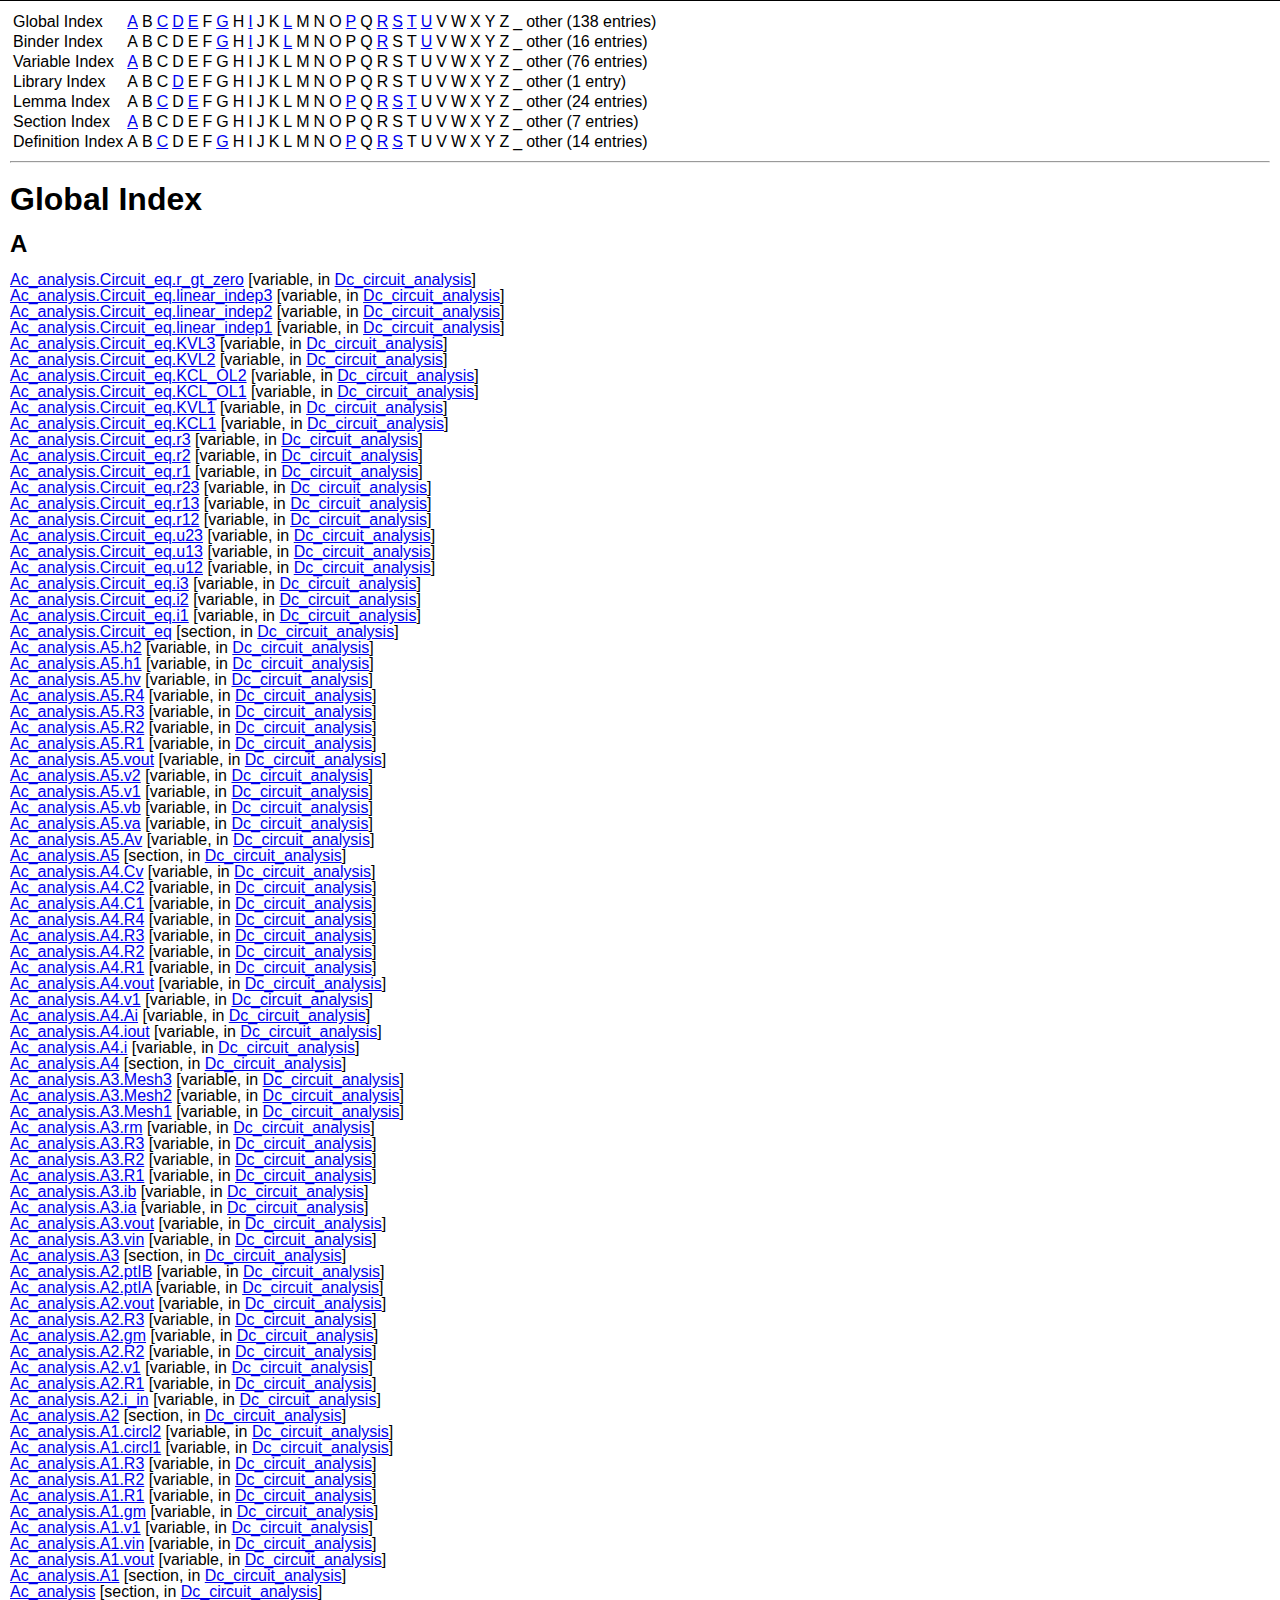
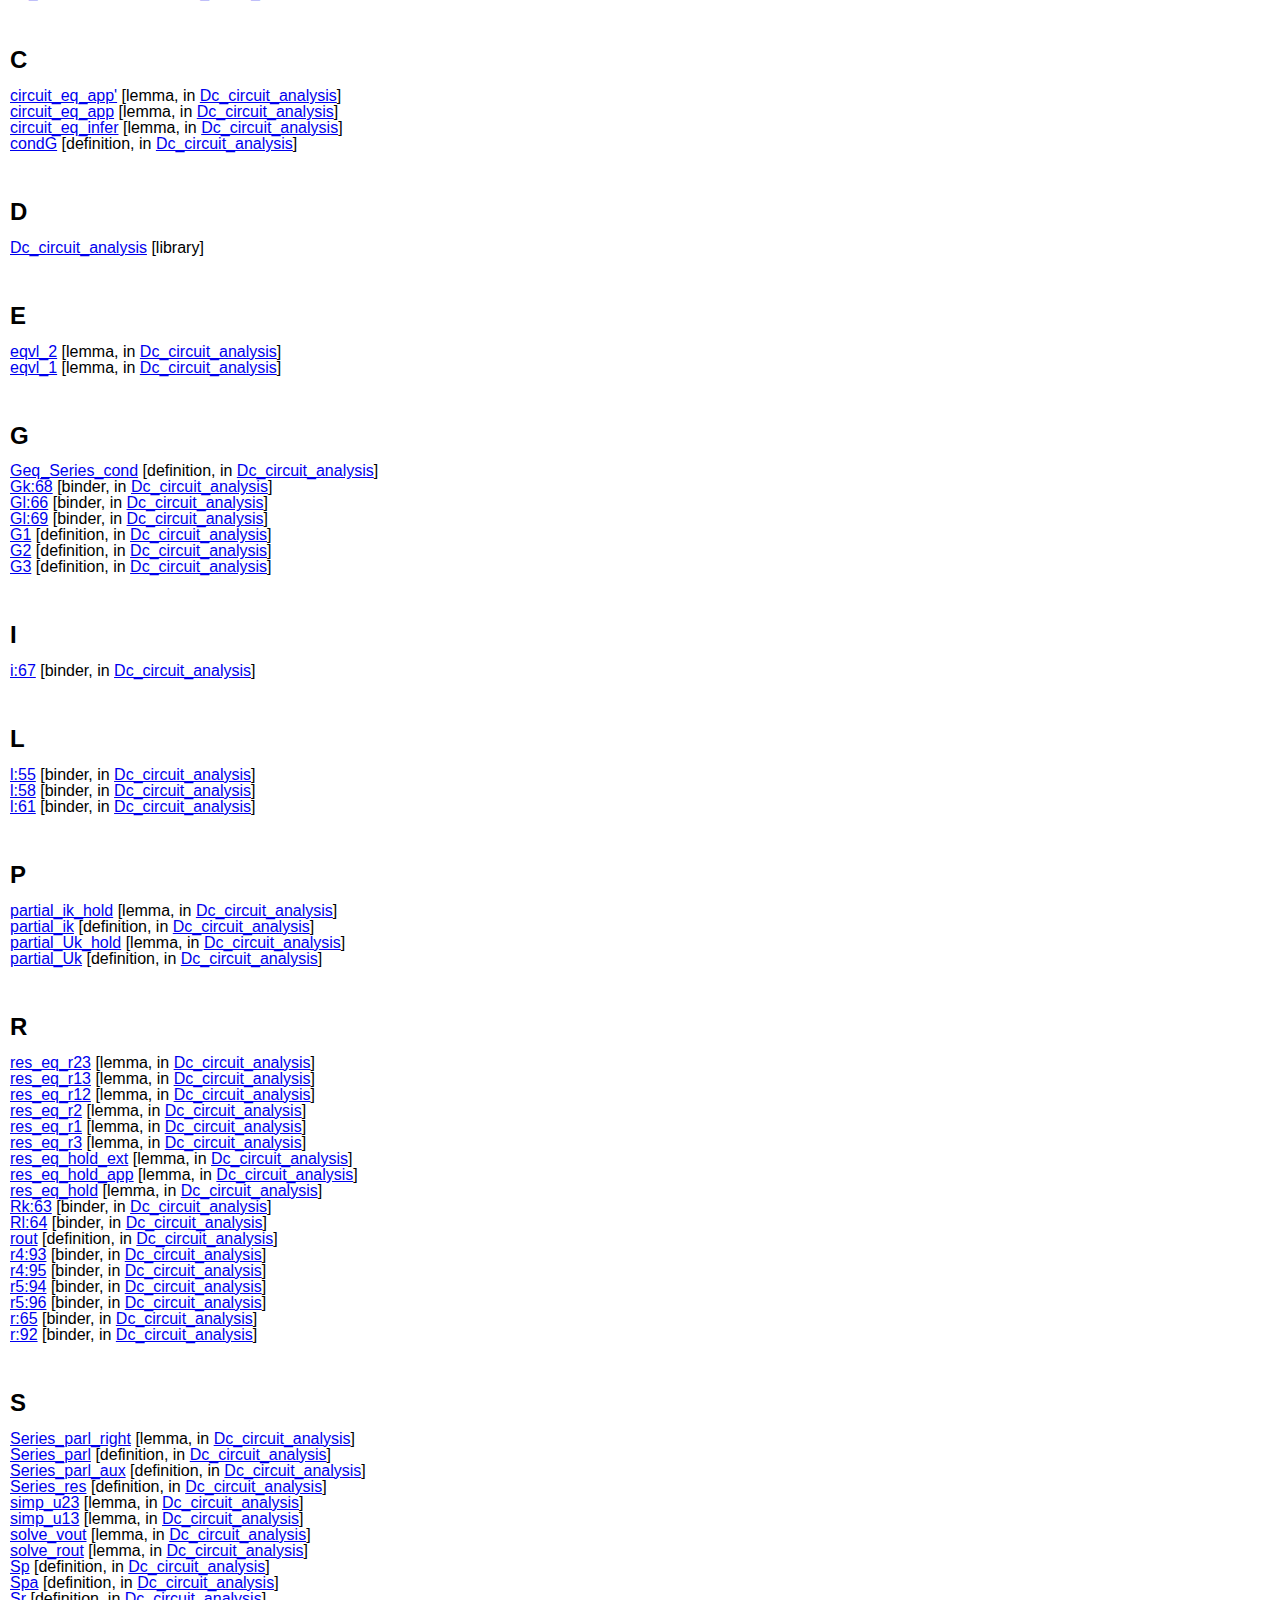
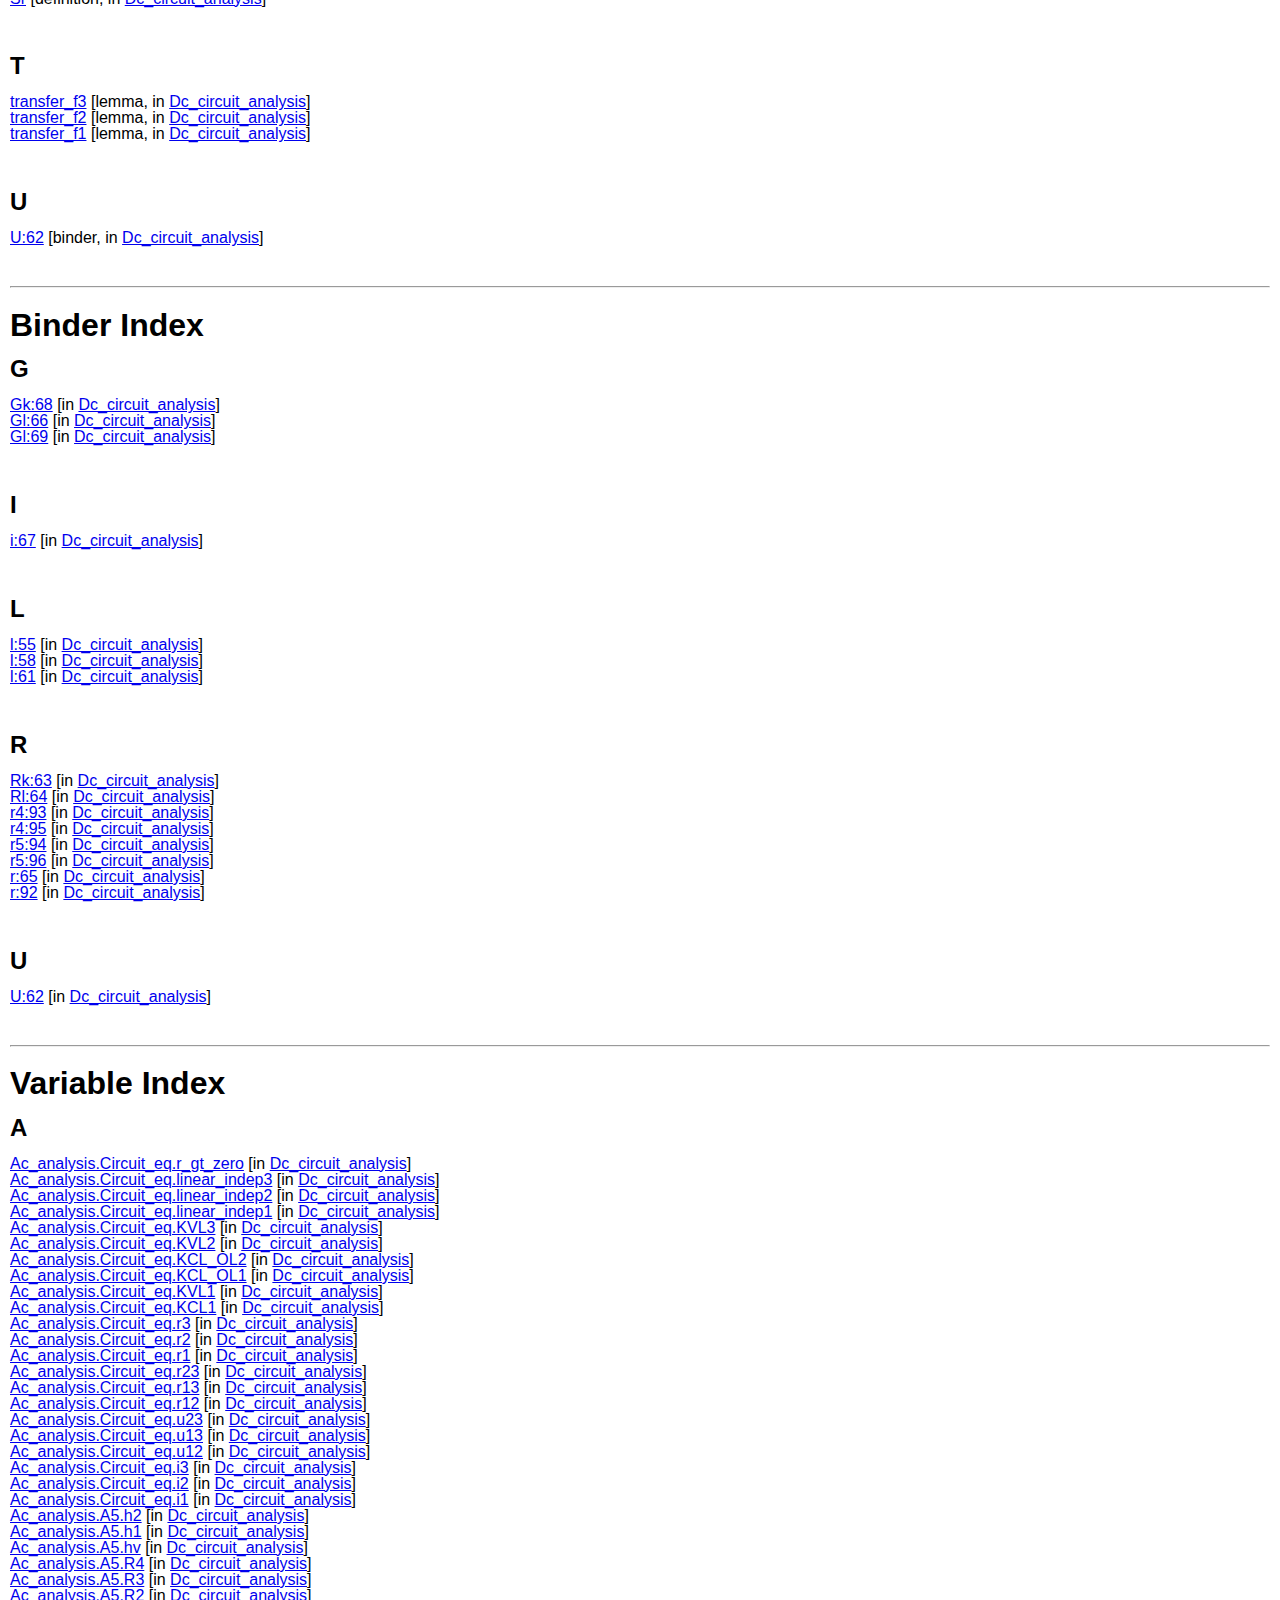
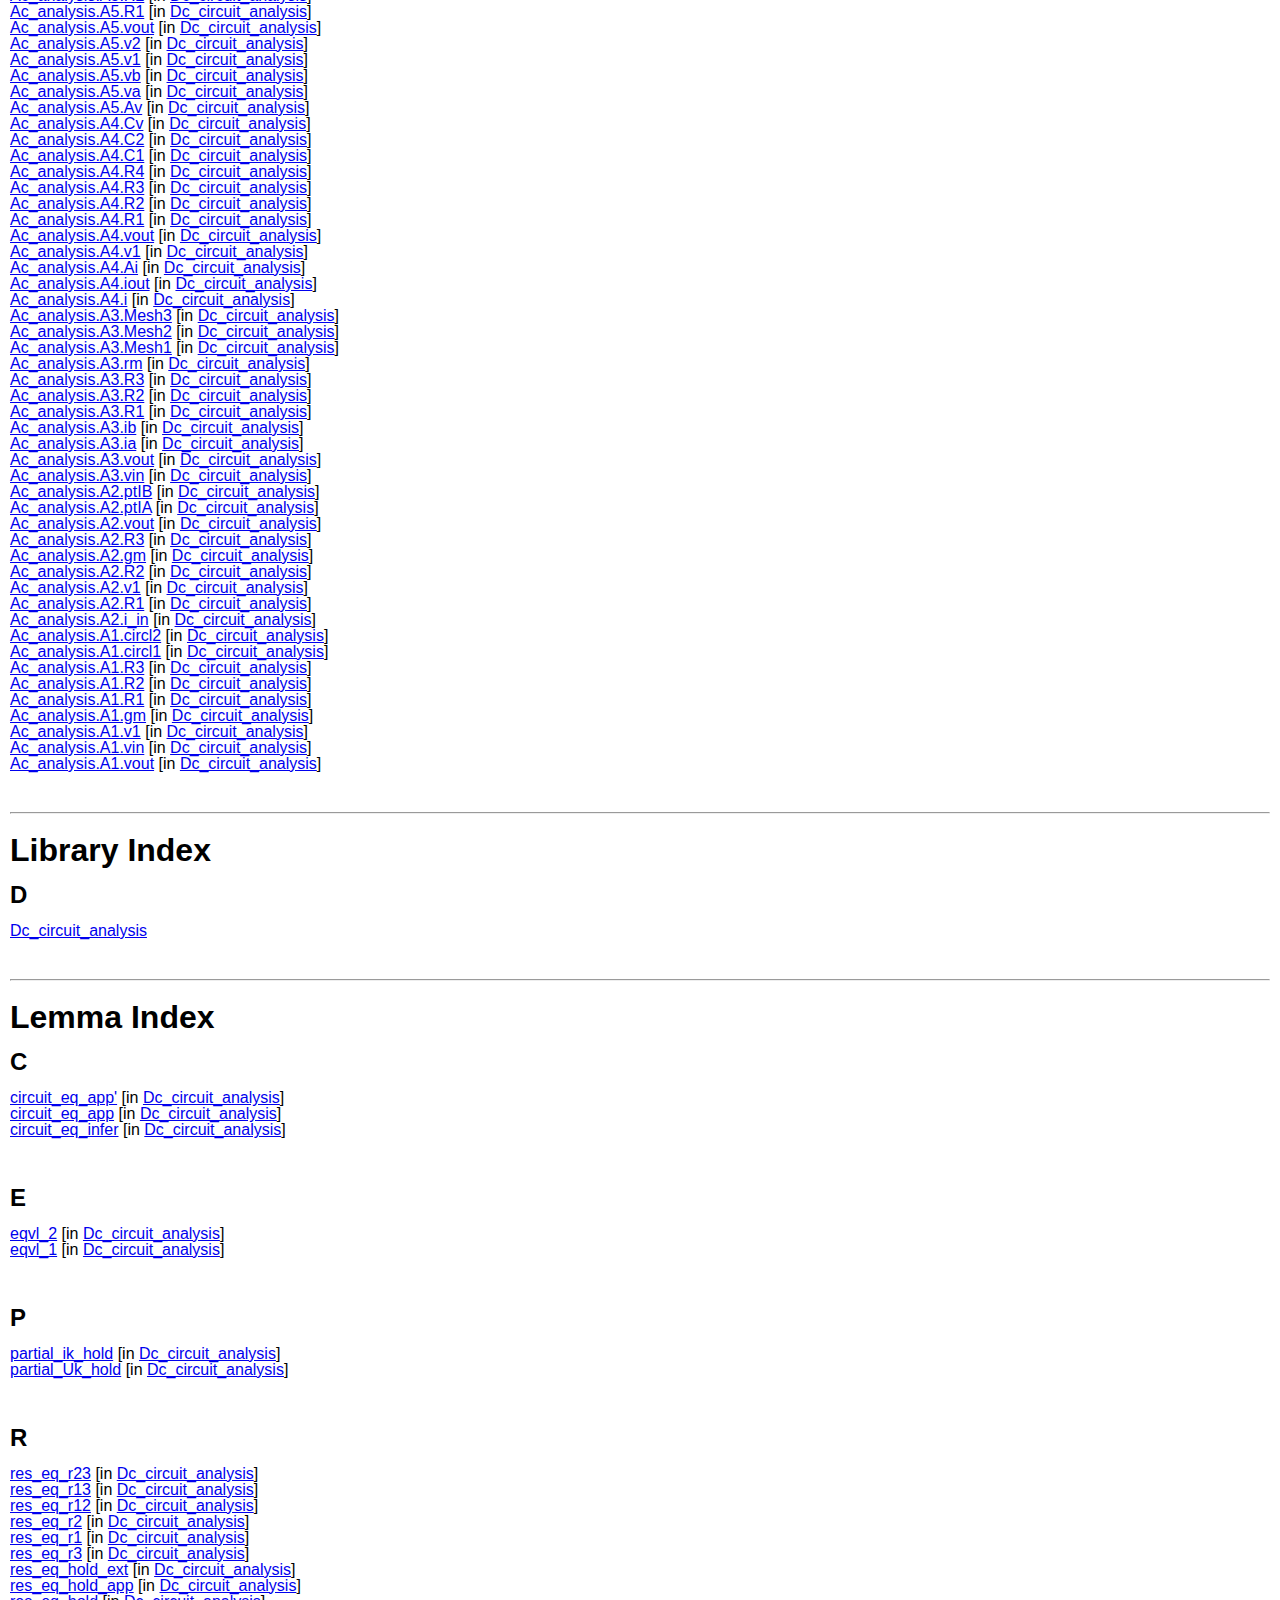
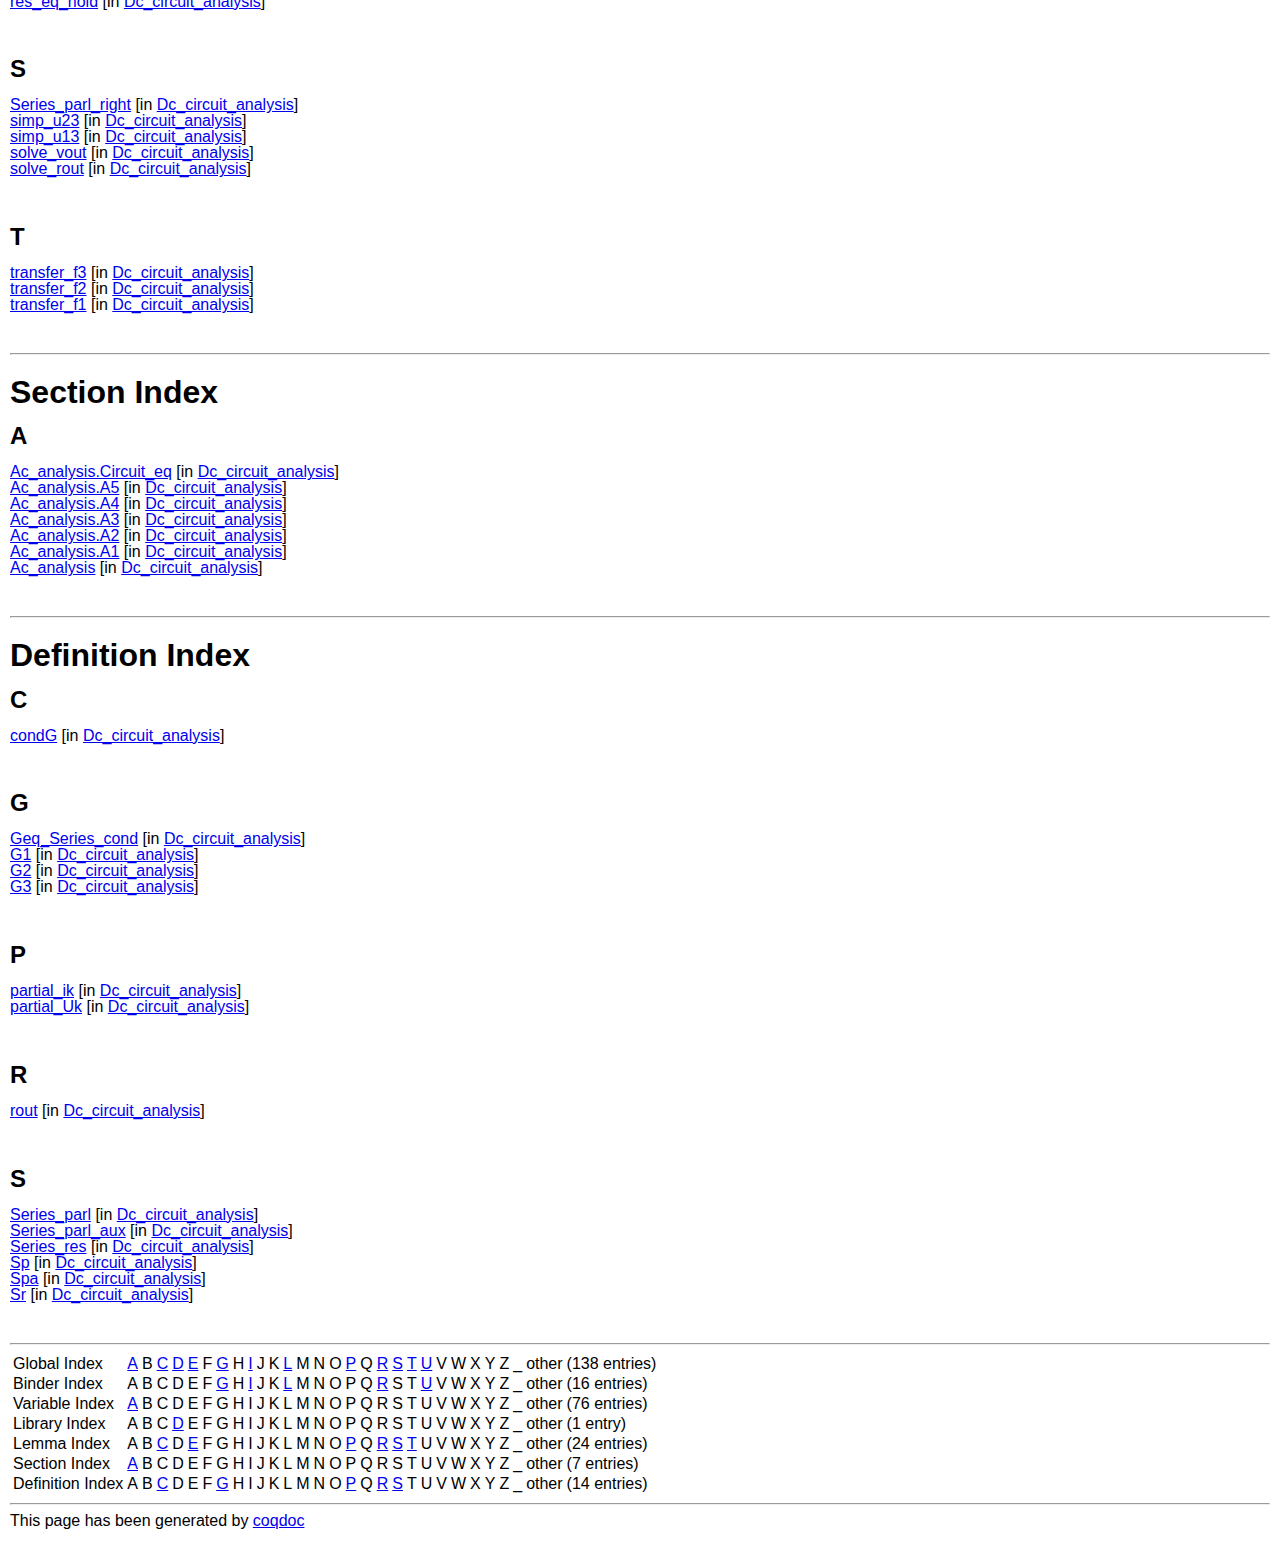
==== index.html @ 387dfbf7 "上传 HTML 文件" ====
<!DOCTYPE html PUBLIC "-//W3C//DTD XHTML 1.0 Strict//EN"
"http://www.w3.org/TR/xhtml1/DTD/xhtml1-strict.dtd">
<html xmlns="http://www.w3.org/1999/xhtml">
<head>
<meta http-equiv="Content-Type" content="text/html; charset=iso-8859-1" />
<link href="coqdoc.css" rel="stylesheet" type="text/css" />
<title>Index</title>
</head>

<body>

<div id="page">

<div id="header">
</div>

<div id="main">

<table>
<tr>
<td>Global Index</td>
<td><a href="index.html#global_A">A</a></td>
<td>B</td>
<td><a href="index.html#global_C">C</a></td>
<td><a href="index.html#global_D">D</a></td>
<td><a href="index.html#global_E">E</a></td>
<td>F</td>
<td><a href="index.html#global_G">G</a></td>
<td>H</td>
<td><a href="index.html#global_I">I</a></td>
<td>J</td>
<td>K</td>
<td><a href="index.html#global_L">L</a></td>
<td>M</td>
<td>N</td>
<td>O</td>
<td><a href="index.html#global_P">P</a></td>
<td>Q</td>
<td><a href="index.html#global_R">R</a></td>
<td><a href="index.html#global_S">S</a></td>
<td><a href="index.html#global_T">T</a></td>
<td><a href="index.html#global_U">U</a></td>
<td>V</td>
<td>W</td>
<td>X</td>
<td>Y</td>
<td>Z</td>
<td>_</td>
<td>other</td>
<td>(138 entries)</td>
</tr>
<tr>
<td>Binder Index</td>
<td>A</td>
<td>B</td>
<td>C</td>
<td>D</td>
<td>E</td>
<td>F</td>
<td><a href="index.html#binder_G">G</a></td>
<td>H</td>
<td><a href="index.html#binder_I">I</a></td>
<td>J</td>
<td>K</td>
<td><a href="index.html#binder_L">L</a></td>
<td>M</td>
<td>N</td>
<td>O</td>
<td>P</td>
<td>Q</td>
<td><a href="index.html#binder_R">R</a></td>
<td>S</td>
<td>T</td>
<td><a href="index.html#binder_U">U</a></td>
<td>V</td>
<td>W</td>
<td>X</td>
<td>Y</td>
<td>Z</td>
<td>_</td>
<td>other</td>
<td>(16 entries)</td>
</tr>
<tr>
<td>Variable Index</td>
<td><a href="index.html#variable_A">A</a></td>
<td>B</td>
<td>C</td>
<td>D</td>
<td>E</td>
<td>F</td>
<td>G</td>
<td>H</td>
<td>I</td>
<td>J</td>
<td>K</td>
<td>L</td>
<td>M</td>
<td>N</td>
<td>O</td>
<td>P</td>
<td>Q</td>
<td>R</td>
<td>S</td>
<td>T</td>
<td>U</td>
<td>V</td>
<td>W</td>
<td>X</td>
<td>Y</td>
<td>Z</td>
<td>_</td>
<td>other</td>
<td>(76 entries)</td>
</tr>
<tr>
<td>Library Index</td>
<td>A</td>
<td>B</td>
<td>C</td>
<td><a href="index.html#library_D">D</a></td>
<td>E</td>
<td>F</td>
<td>G</td>
<td>H</td>
<td>I</td>
<td>J</td>
<td>K</td>
<td>L</td>
<td>M</td>
<td>N</td>
<td>O</td>
<td>P</td>
<td>Q</td>
<td>R</td>
<td>S</td>
<td>T</td>
<td>U</td>
<td>V</td>
<td>W</td>
<td>X</td>
<td>Y</td>
<td>Z</td>
<td>_</td>
<td>other</td>
<td>(1 entry)</td>
</tr>
<tr>
<td>Lemma Index</td>
<td>A</td>
<td>B</td>
<td><a href="index.html#lemma_C">C</a></td>
<td>D</td>
<td><a href="index.html#lemma_E">E</a></td>
<td>F</td>
<td>G</td>
<td>H</td>
<td>I</td>
<td>J</td>
<td>K</td>
<td>L</td>
<td>M</td>
<td>N</td>
<td>O</td>
<td><a href="index.html#lemma_P">P</a></td>
<td>Q</td>
<td><a href="index.html#lemma_R">R</a></td>
<td><a href="index.html#lemma_S">S</a></td>
<td><a href="index.html#lemma_T">T</a></td>
<td>U</td>
<td>V</td>
<td>W</td>
<td>X</td>
<td>Y</td>
<td>Z</td>
<td>_</td>
<td>other</td>
<td>(24 entries)</td>
</tr>
<tr>
<td>Section Index</td>
<td><a href="index.html#section_A">A</a></td>
<td>B</td>
<td>C</td>
<td>D</td>
<td>E</td>
<td>F</td>
<td>G</td>
<td>H</td>
<td>I</td>
<td>J</td>
<td>K</td>
<td>L</td>
<td>M</td>
<td>N</td>
<td>O</td>
<td>P</td>
<td>Q</td>
<td>R</td>
<td>S</td>
<td>T</td>
<td>U</td>
<td>V</td>
<td>W</td>
<td>X</td>
<td>Y</td>
<td>Z</td>
<td>_</td>
<td>other</td>
<td>(7 entries)</td>
</tr>
<tr>
<td>Definition Index</td>
<td>A</td>
<td>B</td>
<td><a href="index.html#definition_C">C</a></td>
<td>D</td>
<td>E</td>
<td>F</td>
<td><a href="index.html#definition_G">G</a></td>
<td>H</td>
<td>I</td>
<td>J</td>
<td>K</td>
<td>L</td>
<td>M</td>
<td>N</td>
<td>O</td>
<td><a href="index.html#definition_P">P</a></td>
<td>Q</td>
<td><a href="index.html#definition_R">R</a></td>
<td><a href="index.html#definition_S">S</a></td>
<td>T</td>
<td>U</td>
<td>V</td>
<td>W</td>
<td>X</td>
<td>Y</td>
<td>Z</td>
<td>_</td>
<td>other</td>
<td>(14 entries)</td>
</tr>
</table>
<hr/>
<h1>Global Index</h1>
<a id="global_A"></a><h2>A </h2>
<a href="Dc_circuit_analysis.html#Ac_analysis.Circuit_eq.r_gt_zero">Ac_analysis.Circuit_eq.r_gt_zero</a> [variable, in <a href="Dc_circuit_analysis.html">Dc_circuit_analysis</a>]<br/>
<a href="Dc_circuit_analysis.html#Ac_analysis.Circuit_eq.linear_indep3">Ac_analysis.Circuit_eq.linear_indep3</a> [variable, in <a href="Dc_circuit_analysis.html">Dc_circuit_analysis</a>]<br/>
<a href="Dc_circuit_analysis.html#Ac_analysis.Circuit_eq.linear_indep2">Ac_analysis.Circuit_eq.linear_indep2</a> [variable, in <a href="Dc_circuit_analysis.html">Dc_circuit_analysis</a>]<br/>
<a href="Dc_circuit_analysis.html#Ac_analysis.Circuit_eq.linear_indep1">Ac_analysis.Circuit_eq.linear_indep1</a> [variable, in <a href="Dc_circuit_analysis.html">Dc_circuit_analysis</a>]<br/>
<a href="Dc_circuit_analysis.html#Ac_analysis.Circuit_eq.KVL3">Ac_analysis.Circuit_eq.KVL3</a> [variable, in <a href="Dc_circuit_analysis.html">Dc_circuit_analysis</a>]<br/>
<a href="Dc_circuit_analysis.html#Ac_analysis.Circuit_eq.KVL2">Ac_analysis.Circuit_eq.KVL2</a> [variable, in <a href="Dc_circuit_analysis.html">Dc_circuit_analysis</a>]<br/>
<a href="Dc_circuit_analysis.html#Ac_analysis.Circuit_eq.KCL_OL2">Ac_analysis.Circuit_eq.KCL_OL2</a> [variable, in <a href="Dc_circuit_analysis.html">Dc_circuit_analysis</a>]<br/>
<a href="Dc_circuit_analysis.html#Ac_analysis.Circuit_eq.KCL_OL1">Ac_analysis.Circuit_eq.KCL_OL1</a> [variable, in <a href="Dc_circuit_analysis.html">Dc_circuit_analysis</a>]<br/>
<a href="Dc_circuit_analysis.html#Ac_analysis.Circuit_eq.KVL1">Ac_analysis.Circuit_eq.KVL1</a> [variable, in <a href="Dc_circuit_analysis.html">Dc_circuit_analysis</a>]<br/>
<a href="Dc_circuit_analysis.html#Ac_analysis.Circuit_eq.KCL1">Ac_analysis.Circuit_eq.KCL1</a> [variable, in <a href="Dc_circuit_analysis.html">Dc_circuit_analysis</a>]<br/>
<a href="Dc_circuit_analysis.html#Ac_analysis.Circuit_eq.r3">Ac_analysis.Circuit_eq.r3</a> [variable, in <a href="Dc_circuit_analysis.html">Dc_circuit_analysis</a>]<br/>
<a href="Dc_circuit_analysis.html#Ac_analysis.Circuit_eq.r2">Ac_analysis.Circuit_eq.r2</a> [variable, in <a href="Dc_circuit_analysis.html">Dc_circuit_analysis</a>]<br/>
<a href="Dc_circuit_analysis.html#Ac_analysis.Circuit_eq.r1">Ac_analysis.Circuit_eq.r1</a> [variable, in <a href="Dc_circuit_analysis.html">Dc_circuit_analysis</a>]<br/>
<a href="Dc_circuit_analysis.html#Ac_analysis.Circuit_eq.r23">Ac_analysis.Circuit_eq.r23</a> [variable, in <a href="Dc_circuit_analysis.html">Dc_circuit_analysis</a>]<br/>
<a href="Dc_circuit_analysis.html#Ac_analysis.Circuit_eq.r13">Ac_analysis.Circuit_eq.r13</a> [variable, in <a href="Dc_circuit_analysis.html">Dc_circuit_analysis</a>]<br/>
<a href="Dc_circuit_analysis.html#Ac_analysis.Circuit_eq.r12">Ac_analysis.Circuit_eq.r12</a> [variable, in <a href="Dc_circuit_analysis.html">Dc_circuit_analysis</a>]<br/>
<a href="Dc_circuit_analysis.html#Ac_analysis.Circuit_eq.u23">Ac_analysis.Circuit_eq.u23</a> [variable, in <a href="Dc_circuit_analysis.html">Dc_circuit_analysis</a>]<br/>
<a href="Dc_circuit_analysis.html#Ac_analysis.Circuit_eq.u13">Ac_analysis.Circuit_eq.u13</a> [variable, in <a href="Dc_circuit_analysis.html">Dc_circuit_analysis</a>]<br/>
<a href="Dc_circuit_analysis.html#Ac_analysis.Circuit_eq.u12">Ac_analysis.Circuit_eq.u12</a> [variable, in <a href="Dc_circuit_analysis.html">Dc_circuit_analysis</a>]<br/>
<a href="Dc_circuit_analysis.html#Ac_analysis.Circuit_eq.i3">Ac_analysis.Circuit_eq.i3</a> [variable, in <a href="Dc_circuit_analysis.html">Dc_circuit_analysis</a>]<br/>
<a href="Dc_circuit_analysis.html#Ac_analysis.Circuit_eq.i2">Ac_analysis.Circuit_eq.i2</a> [variable, in <a href="Dc_circuit_analysis.html">Dc_circuit_analysis</a>]<br/>
<a href="Dc_circuit_analysis.html#Ac_analysis.Circuit_eq.i1">Ac_analysis.Circuit_eq.i1</a> [variable, in <a href="Dc_circuit_analysis.html">Dc_circuit_analysis</a>]<br/>
<a href="Dc_circuit_analysis.html#Ac_analysis.Circuit_eq">Ac_analysis.Circuit_eq</a> [section, in <a href="Dc_circuit_analysis.html">Dc_circuit_analysis</a>]<br/>
<a href="Dc_circuit_analysis.html#Ac_analysis.A5.h2">Ac_analysis.A5.h2</a> [variable, in <a href="Dc_circuit_analysis.html">Dc_circuit_analysis</a>]<br/>
<a href="Dc_circuit_analysis.html#Ac_analysis.A5.h1">Ac_analysis.A5.h1</a> [variable, in <a href="Dc_circuit_analysis.html">Dc_circuit_analysis</a>]<br/>
<a href="Dc_circuit_analysis.html#Ac_analysis.A5.hv">Ac_analysis.A5.hv</a> [variable, in <a href="Dc_circuit_analysis.html">Dc_circuit_analysis</a>]<br/>
<a href="Dc_circuit_analysis.html#Ac_analysis.A5.R4">Ac_analysis.A5.R4</a> [variable, in <a href="Dc_circuit_analysis.html">Dc_circuit_analysis</a>]<br/>
<a href="Dc_circuit_analysis.html#Ac_analysis.A5.R3">Ac_analysis.A5.R3</a> [variable, in <a href="Dc_circuit_analysis.html">Dc_circuit_analysis</a>]<br/>
<a href="Dc_circuit_analysis.html#Ac_analysis.A5.R2">Ac_analysis.A5.R2</a> [variable, in <a href="Dc_circuit_analysis.html">Dc_circuit_analysis</a>]<br/>
<a href="Dc_circuit_analysis.html#Ac_analysis.A5.R1">Ac_analysis.A5.R1</a> [variable, in <a href="Dc_circuit_analysis.html">Dc_circuit_analysis</a>]<br/>
<a href="Dc_circuit_analysis.html#Ac_analysis.A5.vout">Ac_analysis.A5.vout</a> [variable, in <a href="Dc_circuit_analysis.html">Dc_circuit_analysis</a>]<br/>
<a href="Dc_circuit_analysis.html#Ac_analysis.A5.v2">Ac_analysis.A5.v2</a> [variable, in <a href="Dc_circuit_analysis.html">Dc_circuit_analysis</a>]<br/>
<a href="Dc_circuit_analysis.html#Ac_analysis.A5.v1">Ac_analysis.A5.v1</a> [variable, in <a href="Dc_circuit_analysis.html">Dc_circuit_analysis</a>]<br/>
<a href="Dc_circuit_analysis.html#Ac_analysis.A5.vb">Ac_analysis.A5.vb</a> [variable, in <a href="Dc_circuit_analysis.html">Dc_circuit_analysis</a>]<br/>
<a href="Dc_circuit_analysis.html#Ac_analysis.A5.va">Ac_analysis.A5.va</a> [variable, in <a href="Dc_circuit_analysis.html">Dc_circuit_analysis</a>]<br/>
<a href="Dc_circuit_analysis.html#Ac_analysis.A5.Av">Ac_analysis.A5.Av</a> [variable, in <a href="Dc_circuit_analysis.html">Dc_circuit_analysis</a>]<br/>
<a href="Dc_circuit_analysis.html#Ac_analysis.A5">Ac_analysis.A5</a> [section, in <a href="Dc_circuit_analysis.html">Dc_circuit_analysis</a>]<br/>
<a href="Dc_circuit_analysis.html#Ac_analysis.A4.Cv">Ac_analysis.A4.Cv</a> [variable, in <a href="Dc_circuit_analysis.html">Dc_circuit_analysis</a>]<br/>
<a href="Dc_circuit_analysis.html#Ac_analysis.A4.C2">Ac_analysis.A4.C2</a> [variable, in <a href="Dc_circuit_analysis.html">Dc_circuit_analysis</a>]<br/>
<a href="Dc_circuit_analysis.html#Ac_analysis.A4.C1">Ac_analysis.A4.C1</a> [variable, in <a href="Dc_circuit_analysis.html">Dc_circuit_analysis</a>]<br/>
<a href="Dc_circuit_analysis.html#Ac_analysis.A4.R4">Ac_analysis.A4.R4</a> [variable, in <a href="Dc_circuit_analysis.html">Dc_circuit_analysis</a>]<br/>
<a href="Dc_circuit_analysis.html#Ac_analysis.A4.R3">Ac_analysis.A4.R3</a> [variable, in <a href="Dc_circuit_analysis.html">Dc_circuit_analysis</a>]<br/>
<a href="Dc_circuit_analysis.html#Ac_analysis.A4.R2">Ac_analysis.A4.R2</a> [variable, in <a href="Dc_circuit_analysis.html">Dc_circuit_analysis</a>]<br/>
<a href="Dc_circuit_analysis.html#Ac_analysis.A4.R1">Ac_analysis.A4.R1</a> [variable, in <a href="Dc_circuit_analysis.html">Dc_circuit_analysis</a>]<br/>
<a href="Dc_circuit_analysis.html#Ac_analysis.A4.vout">Ac_analysis.A4.vout</a> [variable, in <a href="Dc_circuit_analysis.html">Dc_circuit_analysis</a>]<br/>
<a href="Dc_circuit_analysis.html#Ac_analysis.A4.v1">Ac_analysis.A4.v1</a> [variable, in <a href="Dc_circuit_analysis.html">Dc_circuit_analysis</a>]<br/>
<a href="Dc_circuit_analysis.html#Ac_analysis.A4.Ai">Ac_analysis.A4.Ai</a> [variable, in <a href="Dc_circuit_analysis.html">Dc_circuit_analysis</a>]<br/>
<a href="Dc_circuit_analysis.html#Ac_analysis.A4.iout">Ac_analysis.A4.iout</a> [variable, in <a href="Dc_circuit_analysis.html">Dc_circuit_analysis</a>]<br/>
<a href="Dc_circuit_analysis.html#Ac_analysis.A4.i">Ac_analysis.A4.i</a> [variable, in <a href="Dc_circuit_analysis.html">Dc_circuit_analysis</a>]<br/>
<a href="Dc_circuit_analysis.html#Ac_analysis.A4">Ac_analysis.A4</a> [section, in <a href="Dc_circuit_analysis.html">Dc_circuit_analysis</a>]<br/>
<a href="Dc_circuit_analysis.html#Ac_analysis.A3.Mesh3">Ac_analysis.A3.Mesh3</a> [variable, in <a href="Dc_circuit_analysis.html">Dc_circuit_analysis</a>]<br/>
<a href="Dc_circuit_analysis.html#Ac_analysis.A3.Mesh2">Ac_analysis.A3.Mesh2</a> [variable, in <a href="Dc_circuit_analysis.html">Dc_circuit_analysis</a>]<br/>
<a href="Dc_circuit_analysis.html#Ac_analysis.A3.Mesh1">Ac_analysis.A3.Mesh1</a> [variable, in <a href="Dc_circuit_analysis.html">Dc_circuit_analysis</a>]<br/>
<a href="Dc_circuit_analysis.html#Ac_analysis.A3.rm">Ac_analysis.A3.rm</a> [variable, in <a href="Dc_circuit_analysis.html">Dc_circuit_analysis</a>]<br/>
<a href="Dc_circuit_analysis.html#Ac_analysis.A3.R3">Ac_analysis.A3.R3</a> [variable, in <a href="Dc_circuit_analysis.html">Dc_circuit_analysis</a>]<br/>
<a href="Dc_circuit_analysis.html#Ac_analysis.A3.R2">Ac_analysis.A3.R2</a> [variable, in <a href="Dc_circuit_analysis.html">Dc_circuit_analysis</a>]<br/>
<a href="Dc_circuit_analysis.html#Ac_analysis.A3.R1">Ac_analysis.A3.R1</a> [variable, in <a href="Dc_circuit_analysis.html">Dc_circuit_analysis</a>]<br/>
<a href="Dc_circuit_analysis.html#Ac_analysis.A3.ib">Ac_analysis.A3.ib</a> [variable, in <a href="Dc_circuit_analysis.html">Dc_circuit_analysis</a>]<br/>
<a href="Dc_circuit_analysis.html#Ac_analysis.A3.ia">Ac_analysis.A3.ia</a> [variable, in <a href="Dc_circuit_analysis.html">Dc_circuit_analysis</a>]<br/>
<a href="Dc_circuit_analysis.html#Ac_analysis.A3.vout">Ac_analysis.A3.vout</a> [variable, in <a href="Dc_circuit_analysis.html">Dc_circuit_analysis</a>]<br/>
<a href="Dc_circuit_analysis.html#Ac_analysis.A3.vin">Ac_analysis.A3.vin</a> [variable, in <a href="Dc_circuit_analysis.html">Dc_circuit_analysis</a>]<br/>
<a href="Dc_circuit_analysis.html#Ac_analysis.A3">Ac_analysis.A3</a> [section, in <a href="Dc_circuit_analysis.html">Dc_circuit_analysis</a>]<br/>
<a href="Dc_circuit_analysis.html#Ac_analysis.A2.ptIB">Ac_analysis.A2.ptIB</a> [variable, in <a href="Dc_circuit_analysis.html">Dc_circuit_analysis</a>]<br/>
<a href="Dc_circuit_analysis.html#Ac_analysis.A2.ptIA">Ac_analysis.A2.ptIA</a> [variable, in <a href="Dc_circuit_analysis.html">Dc_circuit_analysis</a>]<br/>
<a href="Dc_circuit_analysis.html#Ac_analysis.A2.vout">Ac_analysis.A2.vout</a> [variable, in <a href="Dc_circuit_analysis.html">Dc_circuit_analysis</a>]<br/>
<a href="Dc_circuit_analysis.html#Ac_analysis.A2.R3">Ac_analysis.A2.R3</a> [variable, in <a href="Dc_circuit_analysis.html">Dc_circuit_analysis</a>]<br/>
<a href="Dc_circuit_analysis.html#Ac_analysis.A2.gm">Ac_analysis.A2.gm</a> [variable, in <a href="Dc_circuit_analysis.html">Dc_circuit_analysis</a>]<br/>
<a href="Dc_circuit_analysis.html#Ac_analysis.A2.R2">Ac_analysis.A2.R2</a> [variable, in <a href="Dc_circuit_analysis.html">Dc_circuit_analysis</a>]<br/>
<a href="Dc_circuit_analysis.html#Ac_analysis.A2.v1">Ac_analysis.A2.v1</a> [variable, in <a href="Dc_circuit_analysis.html">Dc_circuit_analysis</a>]<br/>
<a href="Dc_circuit_analysis.html#Ac_analysis.A2.R1">Ac_analysis.A2.R1</a> [variable, in <a href="Dc_circuit_analysis.html">Dc_circuit_analysis</a>]<br/>
<a href="Dc_circuit_analysis.html#Ac_analysis.A2.i_in">Ac_analysis.A2.i_in</a> [variable, in <a href="Dc_circuit_analysis.html">Dc_circuit_analysis</a>]<br/>
<a href="Dc_circuit_analysis.html#Ac_analysis.A2">Ac_analysis.A2</a> [section, in <a href="Dc_circuit_analysis.html">Dc_circuit_analysis</a>]<br/>
<a href="Dc_circuit_analysis.html#Ac_analysis.A1.circl2">Ac_analysis.A1.circl2</a> [variable, in <a href="Dc_circuit_analysis.html">Dc_circuit_analysis</a>]<br/>
<a href="Dc_circuit_analysis.html#Ac_analysis.A1.circl1">Ac_analysis.A1.circl1</a> [variable, in <a href="Dc_circuit_analysis.html">Dc_circuit_analysis</a>]<br/>
<a href="Dc_circuit_analysis.html#Ac_analysis.A1.R3">Ac_analysis.A1.R3</a> [variable, in <a href="Dc_circuit_analysis.html">Dc_circuit_analysis</a>]<br/>
<a href="Dc_circuit_analysis.html#Ac_analysis.A1.R2">Ac_analysis.A1.R2</a> [variable, in <a href="Dc_circuit_analysis.html">Dc_circuit_analysis</a>]<br/>
<a href="Dc_circuit_analysis.html#Ac_analysis.A1.R1">Ac_analysis.A1.R1</a> [variable, in <a href="Dc_circuit_analysis.html">Dc_circuit_analysis</a>]<br/>
<a href="Dc_circuit_analysis.html#Ac_analysis.A1.gm">Ac_analysis.A1.gm</a> [variable, in <a href="Dc_circuit_analysis.html">Dc_circuit_analysis</a>]<br/>
<a href="Dc_circuit_analysis.html#Ac_analysis.A1.v1">Ac_analysis.A1.v1</a> [variable, in <a href="Dc_circuit_analysis.html">Dc_circuit_analysis</a>]<br/>
<a href="Dc_circuit_analysis.html#Ac_analysis.A1.vin">Ac_analysis.A1.vin</a> [variable, in <a href="Dc_circuit_analysis.html">Dc_circuit_analysis</a>]<br/>
<a href="Dc_circuit_analysis.html#Ac_analysis.A1.vout">Ac_analysis.A1.vout</a> [variable, in <a href="Dc_circuit_analysis.html">Dc_circuit_analysis</a>]<br/>
<a href="Dc_circuit_analysis.html#Ac_analysis.A1">Ac_analysis.A1</a> [section, in <a href="Dc_circuit_analysis.html">Dc_circuit_analysis</a>]<br/>
<a href="Dc_circuit_analysis.html#Ac_analysis">Ac_analysis</a> [section, in <a href="Dc_circuit_analysis.html">Dc_circuit_analysis</a>]<br/>
<br/><br/><a id="global_C"></a><h2>C </h2>
<a href="Dc_circuit_analysis.html#circuit_eq_app'">circuit_eq_app'</a> [lemma, in <a href="Dc_circuit_analysis.html">Dc_circuit_analysis</a>]<br/>
<a href="Dc_circuit_analysis.html#circuit_eq_app">circuit_eq_app</a> [lemma, in <a href="Dc_circuit_analysis.html">Dc_circuit_analysis</a>]<br/>
<a href="Dc_circuit_analysis.html#circuit_eq_infer">circuit_eq_infer</a> [lemma, in <a href="Dc_circuit_analysis.html">Dc_circuit_analysis</a>]<br/>
<a href="Dc_circuit_analysis.html#condG">condG</a> [definition, in <a href="Dc_circuit_analysis.html">Dc_circuit_analysis</a>]<br/>
<br/><br/><a id="global_D"></a><h2>D </h2>
<a href="Dc_circuit_analysis.html">Dc_circuit_analysis</a> [library]<br/>
<br/><br/><a id="global_E"></a><h2>E </h2>
<a href="Dc_circuit_analysis.html#eqvl_2">eqvl_2</a> [lemma, in <a href="Dc_circuit_analysis.html">Dc_circuit_analysis</a>]<br/>
<a href="Dc_circuit_analysis.html#eqvl_1">eqvl_1</a> [lemma, in <a href="Dc_circuit_analysis.html">Dc_circuit_analysis</a>]<br/>
<br/><br/><a id="global_G"></a><h2>G </h2>
<a href="Dc_circuit_analysis.html#Geq_Series_cond">Geq_Series_cond</a> [definition, in <a href="Dc_circuit_analysis.html">Dc_circuit_analysis</a>]<br/>
<a href="Dc_circuit_analysis.html#Gk:68">Gk:68</a> [binder, in <a href="Dc_circuit_analysis.html">Dc_circuit_analysis</a>]<br/>
<a href="Dc_circuit_analysis.html#Gl:66">Gl:66</a> [binder, in <a href="Dc_circuit_analysis.html">Dc_circuit_analysis</a>]<br/>
<a href="Dc_circuit_analysis.html#Gl:69">Gl:69</a> [binder, in <a href="Dc_circuit_analysis.html">Dc_circuit_analysis</a>]<br/>
<a href="Dc_circuit_analysis.html#G1">G1</a> [definition, in <a href="Dc_circuit_analysis.html">Dc_circuit_analysis</a>]<br/>
<a href="Dc_circuit_analysis.html#G2">G2</a> [definition, in <a href="Dc_circuit_analysis.html">Dc_circuit_analysis</a>]<br/>
<a href="Dc_circuit_analysis.html#G3">G3</a> [definition, in <a href="Dc_circuit_analysis.html">Dc_circuit_analysis</a>]<br/>
<br/><br/><a id="global_I"></a><h2>I </h2>
<a href="Dc_circuit_analysis.html#i:67">i:67</a> [binder, in <a href="Dc_circuit_analysis.html">Dc_circuit_analysis</a>]<br/>
<br/><br/><a id="global_L"></a><h2>L </h2>
<a href="Dc_circuit_analysis.html#l:55">l:55</a> [binder, in <a href="Dc_circuit_analysis.html">Dc_circuit_analysis</a>]<br/>
<a href="Dc_circuit_analysis.html#l:58">l:58</a> [binder, in <a href="Dc_circuit_analysis.html">Dc_circuit_analysis</a>]<br/>
<a href="Dc_circuit_analysis.html#l:61">l:61</a> [binder, in <a href="Dc_circuit_analysis.html">Dc_circuit_analysis</a>]<br/>
<br/><br/><a id="global_P"></a><h2>P </h2>
<a href="Dc_circuit_analysis.html#partial_ik_hold">partial_ik_hold</a> [lemma, in <a href="Dc_circuit_analysis.html">Dc_circuit_analysis</a>]<br/>
<a href="Dc_circuit_analysis.html#partial_ik">partial_ik</a> [definition, in <a href="Dc_circuit_analysis.html">Dc_circuit_analysis</a>]<br/>
<a href="Dc_circuit_analysis.html#partial_Uk_hold">partial_Uk_hold</a> [lemma, in <a href="Dc_circuit_analysis.html">Dc_circuit_analysis</a>]<br/>
<a href="Dc_circuit_analysis.html#partial_Uk">partial_Uk</a> [definition, in <a href="Dc_circuit_analysis.html">Dc_circuit_analysis</a>]<br/>
<br/><br/><a id="global_R"></a><h2>R </h2>
<a href="Dc_circuit_analysis.html#res_eq_r23">res_eq_r23</a> [lemma, in <a href="Dc_circuit_analysis.html">Dc_circuit_analysis</a>]<br/>
<a href="Dc_circuit_analysis.html#res_eq_r13">res_eq_r13</a> [lemma, in <a href="Dc_circuit_analysis.html">Dc_circuit_analysis</a>]<br/>
<a href="Dc_circuit_analysis.html#res_eq_r12">res_eq_r12</a> [lemma, in <a href="Dc_circuit_analysis.html">Dc_circuit_analysis</a>]<br/>
<a href="Dc_circuit_analysis.html#res_eq_r2">res_eq_r2</a> [lemma, in <a href="Dc_circuit_analysis.html">Dc_circuit_analysis</a>]<br/>
<a href="Dc_circuit_analysis.html#res_eq_r1">res_eq_r1</a> [lemma, in <a href="Dc_circuit_analysis.html">Dc_circuit_analysis</a>]<br/>
<a href="Dc_circuit_analysis.html#res_eq_r3">res_eq_r3</a> [lemma, in <a href="Dc_circuit_analysis.html">Dc_circuit_analysis</a>]<br/>
<a href="Dc_circuit_analysis.html#res_eq_hold_ext">res_eq_hold_ext</a> [lemma, in <a href="Dc_circuit_analysis.html">Dc_circuit_analysis</a>]<br/>
<a href="Dc_circuit_analysis.html#res_eq_hold_app">res_eq_hold_app</a> [lemma, in <a href="Dc_circuit_analysis.html">Dc_circuit_analysis</a>]<br/>
<a href="Dc_circuit_analysis.html#res_eq_hold">res_eq_hold</a> [lemma, in <a href="Dc_circuit_analysis.html">Dc_circuit_analysis</a>]<br/>
<a href="Dc_circuit_analysis.html#Rk:63">Rk:63</a> [binder, in <a href="Dc_circuit_analysis.html">Dc_circuit_analysis</a>]<br/>
<a href="Dc_circuit_analysis.html#Rl:64">Rl:64</a> [binder, in <a href="Dc_circuit_analysis.html">Dc_circuit_analysis</a>]<br/>
<a href="Dc_circuit_analysis.html#rout">rout</a> [definition, in <a href="Dc_circuit_analysis.html">Dc_circuit_analysis</a>]<br/>
<a href="Dc_circuit_analysis.html#r4:93">r4:93</a> [binder, in <a href="Dc_circuit_analysis.html">Dc_circuit_analysis</a>]<br/>
<a href="Dc_circuit_analysis.html#r4:95">r4:95</a> [binder, in <a href="Dc_circuit_analysis.html">Dc_circuit_analysis</a>]<br/>
<a href="Dc_circuit_analysis.html#r5:94">r5:94</a> [binder, in <a href="Dc_circuit_analysis.html">Dc_circuit_analysis</a>]<br/>
<a href="Dc_circuit_analysis.html#r5:96">r5:96</a> [binder, in <a href="Dc_circuit_analysis.html">Dc_circuit_analysis</a>]<br/>
<a href="Dc_circuit_analysis.html#r:65">r:65</a> [binder, in <a href="Dc_circuit_analysis.html">Dc_circuit_analysis</a>]<br/>
<a href="Dc_circuit_analysis.html#r:92">r:92</a> [binder, in <a href="Dc_circuit_analysis.html">Dc_circuit_analysis</a>]<br/>
<br/><br/><a id="global_S"></a><h2>S </h2>
<a href="Dc_circuit_analysis.html#Series_parl_right">Series_parl_right</a> [lemma, in <a href="Dc_circuit_analysis.html">Dc_circuit_analysis</a>]<br/>
<a href="Dc_circuit_analysis.html#Series_parl">Series_parl</a> [definition, in <a href="Dc_circuit_analysis.html">Dc_circuit_analysis</a>]<br/>
<a href="Dc_circuit_analysis.html#Series_parl_aux">Series_parl_aux</a> [definition, in <a href="Dc_circuit_analysis.html">Dc_circuit_analysis</a>]<br/>
<a href="Dc_circuit_analysis.html#Series_res">Series_res</a> [definition, in <a href="Dc_circuit_analysis.html">Dc_circuit_analysis</a>]<br/>
<a href="Dc_circuit_analysis.html#simp_u23">simp_u23</a> [lemma, in <a href="Dc_circuit_analysis.html">Dc_circuit_analysis</a>]<br/>
<a href="Dc_circuit_analysis.html#simp_u13">simp_u13</a> [lemma, in <a href="Dc_circuit_analysis.html">Dc_circuit_analysis</a>]<br/>
<a href="Dc_circuit_analysis.html#solve_vout">solve_vout</a> [lemma, in <a href="Dc_circuit_analysis.html">Dc_circuit_analysis</a>]<br/>
<a href="Dc_circuit_analysis.html#solve_rout">solve_rout</a> [lemma, in <a href="Dc_circuit_analysis.html">Dc_circuit_analysis</a>]<br/>
<a href="Dc_circuit_analysis.html#Sp">Sp</a> [definition, in <a href="Dc_circuit_analysis.html">Dc_circuit_analysis</a>]<br/>
<a href="Dc_circuit_analysis.html#Spa">Spa</a> [definition, in <a href="Dc_circuit_analysis.html">Dc_circuit_analysis</a>]<br/>
<a href="Dc_circuit_analysis.html#Sr">Sr</a> [definition, in <a href="Dc_circuit_analysis.html">Dc_circuit_analysis</a>]<br/>
<br/><br/><a id="global_T"></a><h2>T </h2>
<a href="Dc_circuit_analysis.html#transfer_f3">transfer_f3</a> [lemma, in <a href="Dc_circuit_analysis.html">Dc_circuit_analysis</a>]<br/>
<a href="Dc_circuit_analysis.html#transfer_f2">transfer_f2</a> [lemma, in <a href="Dc_circuit_analysis.html">Dc_circuit_analysis</a>]<br/>
<a href="Dc_circuit_analysis.html#transfer_f1">transfer_f1</a> [lemma, in <a href="Dc_circuit_analysis.html">Dc_circuit_analysis</a>]<br/>
<br/><br/><a id="global_U"></a><h2>U </h2>
<a href="Dc_circuit_analysis.html#U:62">U:62</a> [binder, in <a href="Dc_circuit_analysis.html">Dc_circuit_analysis</a>]<br/>
<br/><br/><hr/>
<h1>Binder Index</h1>
<a id="binder_G"></a><h2>G </h2>
<a href="Dc_circuit_analysis.html#Gk:68">Gk:68</a> [in <a href="Dc_circuit_analysis.html">Dc_circuit_analysis</a>]<br/>
<a href="Dc_circuit_analysis.html#Gl:66">Gl:66</a> [in <a href="Dc_circuit_analysis.html">Dc_circuit_analysis</a>]<br/>
<a href="Dc_circuit_analysis.html#Gl:69">Gl:69</a> [in <a href="Dc_circuit_analysis.html">Dc_circuit_analysis</a>]<br/>
<br/><br/><a id="binder_I"></a><h2>I </h2>
<a href="Dc_circuit_analysis.html#i:67">i:67</a> [in <a href="Dc_circuit_analysis.html">Dc_circuit_analysis</a>]<br/>
<br/><br/><a id="binder_L"></a><h2>L </h2>
<a href="Dc_circuit_analysis.html#l:55">l:55</a> [in <a href="Dc_circuit_analysis.html">Dc_circuit_analysis</a>]<br/>
<a href="Dc_circuit_analysis.html#l:58">l:58</a> [in <a href="Dc_circuit_analysis.html">Dc_circuit_analysis</a>]<br/>
<a href="Dc_circuit_analysis.html#l:61">l:61</a> [in <a href="Dc_circuit_analysis.html">Dc_circuit_analysis</a>]<br/>
<br/><br/><a id="binder_R"></a><h2>R </h2>
<a href="Dc_circuit_analysis.html#Rk:63">Rk:63</a> [in <a href="Dc_circuit_analysis.html">Dc_circuit_analysis</a>]<br/>
<a href="Dc_circuit_analysis.html#Rl:64">Rl:64</a> [in <a href="Dc_circuit_analysis.html">Dc_circuit_analysis</a>]<br/>
<a href="Dc_circuit_analysis.html#r4:93">r4:93</a> [in <a href="Dc_circuit_analysis.html">Dc_circuit_analysis</a>]<br/>
<a href="Dc_circuit_analysis.html#r4:95">r4:95</a> [in <a href="Dc_circuit_analysis.html">Dc_circuit_analysis</a>]<br/>
<a href="Dc_circuit_analysis.html#r5:94">r5:94</a> [in <a href="Dc_circuit_analysis.html">Dc_circuit_analysis</a>]<br/>
<a href="Dc_circuit_analysis.html#r5:96">r5:96</a> [in <a href="Dc_circuit_analysis.html">Dc_circuit_analysis</a>]<br/>
<a href="Dc_circuit_analysis.html#r:65">r:65</a> [in <a href="Dc_circuit_analysis.html">Dc_circuit_analysis</a>]<br/>
<a href="Dc_circuit_analysis.html#r:92">r:92</a> [in <a href="Dc_circuit_analysis.html">Dc_circuit_analysis</a>]<br/>
<br/><br/><a id="binder_U"></a><h2>U </h2>
<a href="Dc_circuit_analysis.html#U:62">U:62</a> [in <a href="Dc_circuit_analysis.html">Dc_circuit_analysis</a>]<br/>
<br/><br/><hr/>
<h1>Variable Index</h1>
<a id="variable_A"></a><h2>A </h2>
<a href="Dc_circuit_analysis.html#Ac_analysis.Circuit_eq.r_gt_zero">Ac_analysis.Circuit_eq.r_gt_zero</a> [in <a href="Dc_circuit_analysis.html">Dc_circuit_analysis</a>]<br/>
<a href="Dc_circuit_analysis.html#Ac_analysis.Circuit_eq.linear_indep3">Ac_analysis.Circuit_eq.linear_indep3</a> [in <a href="Dc_circuit_analysis.html">Dc_circuit_analysis</a>]<br/>
<a href="Dc_circuit_analysis.html#Ac_analysis.Circuit_eq.linear_indep2">Ac_analysis.Circuit_eq.linear_indep2</a> [in <a href="Dc_circuit_analysis.html">Dc_circuit_analysis</a>]<br/>
<a href="Dc_circuit_analysis.html#Ac_analysis.Circuit_eq.linear_indep1">Ac_analysis.Circuit_eq.linear_indep1</a> [in <a href="Dc_circuit_analysis.html">Dc_circuit_analysis</a>]<br/>
<a href="Dc_circuit_analysis.html#Ac_analysis.Circuit_eq.KVL3">Ac_analysis.Circuit_eq.KVL3</a> [in <a href="Dc_circuit_analysis.html">Dc_circuit_analysis</a>]<br/>
<a href="Dc_circuit_analysis.html#Ac_analysis.Circuit_eq.KVL2">Ac_analysis.Circuit_eq.KVL2</a> [in <a href="Dc_circuit_analysis.html">Dc_circuit_analysis</a>]<br/>
<a href="Dc_circuit_analysis.html#Ac_analysis.Circuit_eq.KCL_OL2">Ac_analysis.Circuit_eq.KCL_OL2</a> [in <a href="Dc_circuit_analysis.html">Dc_circuit_analysis</a>]<br/>
<a href="Dc_circuit_analysis.html#Ac_analysis.Circuit_eq.KCL_OL1">Ac_analysis.Circuit_eq.KCL_OL1</a> [in <a href="Dc_circuit_analysis.html">Dc_circuit_analysis</a>]<br/>
<a href="Dc_circuit_analysis.html#Ac_analysis.Circuit_eq.KVL1">Ac_analysis.Circuit_eq.KVL1</a> [in <a href="Dc_circuit_analysis.html">Dc_circuit_analysis</a>]<br/>
<a href="Dc_circuit_analysis.html#Ac_analysis.Circuit_eq.KCL1">Ac_analysis.Circuit_eq.KCL1</a> [in <a href="Dc_circuit_analysis.html">Dc_circuit_analysis</a>]<br/>
<a href="Dc_circuit_analysis.html#Ac_analysis.Circuit_eq.r3">Ac_analysis.Circuit_eq.r3</a> [in <a href="Dc_circuit_analysis.html">Dc_circuit_analysis</a>]<br/>
<a href="Dc_circuit_analysis.html#Ac_analysis.Circuit_eq.r2">Ac_analysis.Circuit_eq.r2</a> [in <a href="Dc_circuit_analysis.html">Dc_circuit_analysis</a>]<br/>
<a href="Dc_circuit_analysis.html#Ac_analysis.Circuit_eq.r1">Ac_analysis.Circuit_eq.r1</a> [in <a href="Dc_circuit_analysis.html">Dc_circuit_analysis</a>]<br/>
<a href="Dc_circuit_analysis.html#Ac_analysis.Circuit_eq.r23">Ac_analysis.Circuit_eq.r23</a> [in <a href="Dc_circuit_analysis.html">Dc_circuit_analysis</a>]<br/>
<a href="Dc_circuit_analysis.html#Ac_analysis.Circuit_eq.r13">Ac_analysis.Circuit_eq.r13</a> [in <a href="Dc_circuit_analysis.html">Dc_circuit_analysis</a>]<br/>
<a href="Dc_circuit_analysis.html#Ac_analysis.Circuit_eq.r12">Ac_analysis.Circuit_eq.r12</a> [in <a href="Dc_circuit_analysis.html">Dc_circuit_analysis</a>]<br/>
<a href="Dc_circuit_analysis.html#Ac_analysis.Circuit_eq.u23">Ac_analysis.Circuit_eq.u23</a> [in <a href="Dc_circuit_analysis.html">Dc_circuit_analysis</a>]<br/>
<a href="Dc_circuit_analysis.html#Ac_analysis.Circuit_eq.u13">Ac_analysis.Circuit_eq.u13</a> [in <a href="Dc_circuit_analysis.html">Dc_circuit_analysis</a>]<br/>
<a href="Dc_circuit_analysis.html#Ac_analysis.Circuit_eq.u12">Ac_analysis.Circuit_eq.u12</a> [in <a href="Dc_circuit_analysis.html">Dc_circuit_analysis</a>]<br/>
<a href="Dc_circuit_analysis.html#Ac_analysis.Circuit_eq.i3">Ac_analysis.Circuit_eq.i3</a> [in <a href="Dc_circuit_analysis.html">Dc_circuit_analysis</a>]<br/>
<a href="Dc_circuit_analysis.html#Ac_analysis.Circuit_eq.i2">Ac_analysis.Circuit_eq.i2</a> [in <a href="Dc_circuit_analysis.html">Dc_circuit_analysis</a>]<br/>
<a href="Dc_circuit_analysis.html#Ac_analysis.Circuit_eq.i1">Ac_analysis.Circuit_eq.i1</a> [in <a href="Dc_circuit_analysis.html">Dc_circuit_analysis</a>]<br/>
<a href="Dc_circuit_analysis.html#Ac_analysis.A5.h2">Ac_analysis.A5.h2</a> [in <a href="Dc_circuit_analysis.html">Dc_circuit_analysis</a>]<br/>
<a href="Dc_circuit_analysis.html#Ac_analysis.A5.h1">Ac_analysis.A5.h1</a> [in <a href="Dc_circuit_analysis.html">Dc_circuit_analysis</a>]<br/>
<a href="Dc_circuit_analysis.html#Ac_analysis.A5.hv">Ac_analysis.A5.hv</a> [in <a href="Dc_circuit_analysis.html">Dc_circuit_analysis</a>]<br/>
<a href="Dc_circuit_analysis.html#Ac_analysis.A5.R4">Ac_analysis.A5.R4</a> [in <a href="Dc_circuit_analysis.html">Dc_circuit_analysis</a>]<br/>
<a href="Dc_circuit_analysis.html#Ac_analysis.A5.R3">Ac_analysis.A5.R3</a> [in <a href="Dc_circuit_analysis.html">Dc_circuit_analysis</a>]<br/>
<a href="Dc_circuit_analysis.html#Ac_analysis.A5.R2">Ac_analysis.A5.R2</a> [in <a href="Dc_circuit_analysis.html">Dc_circuit_analysis</a>]<br/>
<a href="Dc_circuit_analysis.html#Ac_analysis.A5.R1">Ac_analysis.A5.R1</a> [in <a href="Dc_circuit_analysis.html">Dc_circuit_analysis</a>]<br/>
<a href="Dc_circuit_analysis.html#Ac_analysis.A5.vout">Ac_analysis.A5.vout</a> [in <a href="Dc_circuit_analysis.html">Dc_circuit_analysis</a>]<br/>
<a href="Dc_circuit_analysis.html#Ac_analysis.A5.v2">Ac_analysis.A5.v2</a> [in <a href="Dc_circuit_analysis.html">Dc_circuit_analysis</a>]<br/>
<a href="Dc_circuit_analysis.html#Ac_analysis.A5.v1">Ac_analysis.A5.v1</a> [in <a href="Dc_circuit_analysis.html">Dc_circuit_analysis</a>]<br/>
<a href="Dc_circuit_analysis.html#Ac_analysis.A5.vb">Ac_analysis.A5.vb</a> [in <a href="Dc_circuit_analysis.html">Dc_circuit_analysis</a>]<br/>
<a href="Dc_circuit_analysis.html#Ac_analysis.A5.va">Ac_analysis.A5.va</a> [in <a href="Dc_circuit_analysis.html">Dc_circuit_analysis</a>]<br/>
<a href="Dc_circuit_analysis.html#Ac_analysis.A5.Av">Ac_analysis.A5.Av</a> [in <a href="Dc_circuit_analysis.html">Dc_circuit_analysis</a>]<br/>
<a href="Dc_circuit_analysis.html#Ac_analysis.A4.Cv">Ac_analysis.A4.Cv</a> [in <a href="Dc_circuit_analysis.html">Dc_circuit_analysis</a>]<br/>
<a href="Dc_circuit_analysis.html#Ac_analysis.A4.C2">Ac_analysis.A4.C2</a> [in <a href="Dc_circuit_analysis.html">Dc_circuit_analysis</a>]<br/>
<a href="Dc_circuit_analysis.html#Ac_analysis.A4.C1">Ac_analysis.A4.C1</a> [in <a href="Dc_circuit_analysis.html">Dc_circuit_analysis</a>]<br/>
<a href="Dc_circuit_analysis.html#Ac_analysis.A4.R4">Ac_analysis.A4.R4</a> [in <a href="Dc_circuit_analysis.html">Dc_circuit_analysis</a>]<br/>
<a href="Dc_circuit_analysis.html#Ac_analysis.A4.R3">Ac_analysis.A4.R3</a> [in <a href="Dc_circuit_analysis.html">Dc_circuit_analysis</a>]<br/>
<a href="Dc_circuit_analysis.html#Ac_analysis.A4.R2">Ac_analysis.A4.R2</a> [in <a href="Dc_circuit_analysis.html">Dc_circuit_analysis</a>]<br/>
<a href="Dc_circuit_analysis.html#Ac_analysis.A4.R1">Ac_analysis.A4.R1</a> [in <a href="Dc_circuit_analysis.html">Dc_circuit_analysis</a>]<br/>
<a href="Dc_circuit_analysis.html#Ac_analysis.A4.vout">Ac_analysis.A4.vout</a> [in <a href="Dc_circuit_analysis.html">Dc_circuit_analysis</a>]<br/>
<a href="Dc_circuit_analysis.html#Ac_analysis.A4.v1">Ac_analysis.A4.v1</a> [in <a href="Dc_circuit_analysis.html">Dc_circuit_analysis</a>]<br/>
<a href="Dc_circuit_analysis.html#Ac_analysis.A4.Ai">Ac_analysis.A4.Ai</a> [in <a href="Dc_circuit_analysis.html">Dc_circuit_analysis</a>]<br/>
<a href="Dc_circuit_analysis.html#Ac_analysis.A4.iout">Ac_analysis.A4.iout</a> [in <a href="Dc_circuit_analysis.html">Dc_circuit_analysis</a>]<br/>
<a href="Dc_circuit_analysis.html#Ac_analysis.A4.i">Ac_analysis.A4.i</a> [in <a href="Dc_circuit_analysis.html">Dc_circuit_analysis</a>]<br/>
<a href="Dc_circuit_analysis.html#Ac_analysis.A3.Mesh3">Ac_analysis.A3.Mesh3</a> [in <a href="Dc_circuit_analysis.html">Dc_circuit_analysis</a>]<br/>
<a href="Dc_circuit_analysis.html#Ac_analysis.A3.Mesh2">Ac_analysis.A3.Mesh2</a> [in <a href="Dc_circuit_analysis.html">Dc_circuit_analysis</a>]<br/>
<a href="Dc_circuit_analysis.html#Ac_analysis.A3.Mesh1">Ac_analysis.A3.Mesh1</a> [in <a href="Dc_circuit_analysis.html">Dc_circuit_analysis</a>]<br/>
<a href="Dc_circuit_analysis.html#Ac_analysis.A3.rm">Ac_analysis.A3.rm</a> [in <a href="Dc_circuit_analysis.html">Dc_circuit_analysis</a>]<br/>
<a href="Dc_circuit_analysis.html#Ac_analysis.A3.R3">Ac_analysis.A3.R3</a> [in <a href="Dc_circuit_analysis.html">Dc_circuit_analysis</a>]<br/>
<a href="Dc_circuit_analysis.html#Ac_analysis.A3.R2">Ac_analysis.A3.R2</a> [in <a href="Dc_circuit_analysis.html">Dc_circuit_analysis</a>]<br/>
<a href="Dc_circuit_analysis.html#Ac_analysis.A3.R1">Ac_analysis.A3.R1</a> [in <a href="Dc_circuit_analysis.html">Dc_circuit_analysis</a>]<br/>
<a href="Dc_circuit_analysis.html#Ac_analysis.A3.ib">Ac_analysis.A3.ib</a> [in <a href="Dc_circuit_analysis.html">Dc_circuit_analysis</a>]<br/>
<a href="Dc_circuit_analysis.html#Ac_analysis.A3.ia">Ac_analysis.A3.ia</a> [in <a href="Dc_circuit_analysis.html">Dc_circuit_analysis</a>]<br/>
<a href="Dc_circuit_analysis.html#Ac_analysis.A3.vout">Ac_analysis.A3.vout</a> [in <a href="Dc_circuit_analysis.html">Dc_circuit_analysis</a>]<br/>
<a href="Dc_circuit_analysis.html#Ac_analysis.A3.vin">Ac_analysis.A3.vin</a> [in <a href="Dc_circuit_analysis.html">Dc_circuit_analysis</a>]<br/>
<a href="Dc_circuit_analysis.html#Ac_analysis.A2.ptIB">Ac_analysis.A2.ptIB</a> [in <a href="Dc_circuit_analysis.html">Dc_circuit_analysis</a>]<br/>
<a href="Dc_circuit_analysis.html#Ac_analysis.A2.ptIA">Ac_analysis.A2.ptIA</a> [in <a href="Dc_circuit_analysis.html">Dc_circuit_analysis</a>]<br/>
<a href="Dc_circuit_analysis.html#Ac_analysis.A2.vout">Ac_analysis.A2.vout</a> [in <a href="Dc_circuit_analysis.html">Dc_circuit_analysis</a>]<br/>
<a href="Dc_circuit_analysis.html#Ac_analysis.A2.R3">Ac_analysis.A2.R3</a> [in <a href="Dc_circuit_analysis.html">Dc_circuit_analysis</a>]<br/>
<a href="Dc_circuit_analysis.html#Ac_analysis.A2.gm">Ac_analysis.A2.gm</a> [in <a href="Dc_circuit_analysis.html">Dc_circuit_analysis</a>]<br/>
<a href="Dc_circuit_analysis.html#Ac_analysis.A2.R2">Ac_analysis.A2.R2</a> [in <a href="Dc_circuit_analysis.html">Dc_circuit_analysis</a>]<br/>
<a href="Dc_circuit_analysis.html#Ac_analysis.A2.v1">Ac_analysis.A2.v1</a> [in <a href="Dc_circuit_analysis.html">Dc_circuit_analysis</a>]<br/>
<a href="Dc_circuit_analysis.html#Ac_analysis.A2.R1">Ac_analysis.A2.R1</a> [in <a href="Dc_circuit_analysis.html">Dc_circuit_analysis</a>]<br/>
<a href="Dc_circuit_analysis.html#Ac_analysis.A2.i_in">Ac_analysis.A2.i_in</a> [in <a href="Dc_circuit_analysis.html">Dc_circuit_analysis</a>]<br/>
<a href="Dc_circuit_analysis.html#Ac_analysis.A1.circl2">Ac_analysis.A1.circl2</a> [in <a href="Dc_circuit_analysis.html">Dc_circuit_analysis</a>]<br/>
<a href="Dc_circuit_analysis.html#Ac_analysis.A1.circl1">Ac_analysis.A1.circl1</a> [in <a href="Dc_circuit_analysis.html">Dc_circuit_analysis</a>]<br/>
<a href="Dc_circuit_analysis.html#Ac_analysis.A1.R3">Ac_analysis.A1.R3</a> [in <a href="Dc_circuit_analysis.html">Dc_circuit_analysis</a>]<br/>
<a href="Dc_circuit_analysis.html#Ac_analysis.A1.R2">Ac_analysis.A1.R2</a> [in <a href="Dc_circuit_analysis.html">Dc_circuit_analysis</a>]<br/>
<a href="Dc_circuit_analysis.html#Ac_analysis.A1.R1">Ac_analysis.A1.R1</a> [in <a href="Dc_circuit_analysis.html">Dc_circuit_analysis</a>]<br/>
<a href="Dc_circuit_analysis.html#Ac_analysis.A1.gm">Ac_analysis.A1.gm</a> [in <a href="Dc_circuit_analysis.html">Dc_circuit_analysis</a>]<br/>
<a href="Dc_circuit_analysis.html#Ac_analysis.A1.v1">Ac_analysis.A1.v1</a> [in <a href="Dc_circuit_analysis.html">Dc_circuit_analysis</a>]<br/>
<a href="Dc_circuit_analysis.html#Ac_analysis.A1.vin">Ac_analysis.A1.vin</a> [in <a href="Dc_circuit_analysis.html">Dc_circuit_analysis</a>]<br/>
<a href="Dc_circuit_analysis.html#Ac_analysis.A1.vout">Ac_analysis.A1.vout</a> [in <a href="Dc_circuit_analysis.html">Dc_circuit_analysis</a>]<br/>
<br/><br/><hr/>
<h1>Library Index</h1>
<a id="library_D"></a><h2>D </h2>
<a href="Dc_circuit_analysis.html">Dc_circuit_analysis</a> <br/>
<br/><br/><hr/>
<h1>Lemma Index</h1>
<a id="lemma_C"></a><h2>C </h2>
<a href="Dc_circuit_analysis.html#circuit_eq_app'">circuit_eq_app'</a> [in <a href="Dc_circuit_analysis.html">Dc_circuit_analysis</a>]<br/>
<a href="Dc_circuit_analysis.html#circuit_eq_app">circuit_eq_app</a> [in <a href="Dc_circuit_analysis.html">Dc_circuit_analysis</a>]<br/>
<a href="Dc_circuit_analysis.html#circuit_eq_infer">circuit_eq_infer</a> [in <a href="Dc_circuit_analysis.html">Dc_circuit_analysis</a>]<br/>
<br/><br/><a id="lemma_E"></a><h2>E </h2>
<a href="Dc_circuit_analysis.html#eqvl_2">eqvl_2</a> [in <a href="Dc_circuit_analysis.html">Dc_circuit_analysis</a>]<br/>
<a href="Dc_circuit_analysis.html#eqvl_1">eqvl_1</a> [in <a href="Dc_circuit_analysis.html">Dc_circuit_analysis</a>]<br/>
<br/><br/><a id="lemma_P"></a><h2>P </h2>
<a href="Dc_circuit_analysis.html#partial_ik_hold">partial_ik_hold</a> [in <a href="Dc_circuit_analysis.html">Dc_circuit_analysis</a>]<br/>
<a href="Dc_circuit_analysis.html#partial_Uk_hold">partial_Uk_hold</a> [in <a href="Dc_circuit_analysis.html">Dc_circuit_analysis</a>]<br/>
<br/><br/><a id="lemma_R"></a><h2>R </h2>
<a href="Dc_circuit_analysis.html#res_eq_r23">res_eq_r23</a> [in <a href="Dc_circuit_analysis.html">Dc_circuit_analysis</a>]<br/>
<a href="Dc_circuit_analysis.html#res_eq_r13">res_eq_r13</a> [in <a href="Dc_circuit_analysis.html">Dc_circuit_analysis</a>]<br/>
<a href="Dc_circuit_analysis.html#res_eq_r12">res_eq_r12</a> [in <a href="Dc_circuit_analysis.html">Dc_circuit_analysis</a>]<br/>
<a href="Dc_circuit_analysis.html#res_eq_r2">res_eq_r2</a> [in <a href="Dc_circuit_analysis.html">Dc_circuit_analysis</a>]<br/>
<a href="Dc_circuit_analysis.html#res_eq_r1">res_eq_r1</a> [in <a href="Dc_circuit_analysis.html">Dc_circuit_analysis</a>]<br/>
<a href="Dc_circuit_analysis.html#res_eq_r3">res_eq_r3</a> [in <a href="Dc_circuit_analysis.html">Dc_circuit_analysis</a>]<br/>
<a href="Dc_circuit_analysis.html#res_eq_hold_ext">res_eq_hold_ext</a> [in <a href="Dc_circuit_analysis.html">Dc_circuit_analysis</a>]<br/>
<a href="Dc_circuit_analysis.html#res_eq_hold_app">res_eq_hold_app</a> [in <a href="Dc_circuit_analysis.html">Dc_circuit_analysis</a>]<br/>
<a href="Dc_circuit_analysis.html#res_eq_hold">res_eq_hold</a> [in <a href="Dc_circuit_analysis.html">Dc_circuit_analysis</a>]<br/>
<br/><br/><a id="lemma_S"></a><h2>S </h2>
<a href="Dc_circuit_analysis.html#Series_parl_right">Series_parl_right</a> [in <a href="Dc_circuit_analysis.html">Dc_circuit_analysis</a>]<br/>
<a href="Dc_circuit_analysis.html#simp_u23">simp_u23</a> [in <a href="Dc_circuit_analysis.html">Dc_circuit_analysis</a>]<br/>
<a href="Dc_circuit_analysis.html#simp_u13">simp_u13</a> [in <a href="Dc_circuit_analysis.html">Dc_circuit_analysis</a>]<br/>
<a href="Dc_circuit_analysis.html#solve_vout">solve_vout</a> [in <a href="Dc_circuit_analysis.html">Dc_circuit_analysis</a>]<br/>
<a href="Dc_circuit_analysis.html#solve_rout">solve_rout</a> [in <a href="Dc_circuit_analysis.html">Dc_circuit_analysis</a>]<br/>
<br/><br/><a id="lemma_T"></a><h2>T </h2>
<a href="Dc_circuit_analysis.html#transfer_f3">transfer_f3</a> [in <a href="Dc_circuit_analysis.html">Dc_circuit_analysis</a>]<br/>
<a href="Dc_circuit_analysis.html#transfer_f2">transfer_f2</a> [in <a href="Dc_circuit_analysis.html">Dc_circuit_analysis</a>]<br/>
<a href="Dc_circuit_analysis.html#transfer_f1">transfer_f1</a> [in <a href="Dc_circuit_analysis.html">Dc_circuit_analysis</a>]<br/>
<br/><br/><hr/>
<h1>Section Index</h1>
<a id="section_A"></a><h2>A </h2>
<a href="Dc_circuit_analysis.html#Ac_analysis.Circuit_eq">Ac_analysis.Circuit_eq</a> [in <a href="Dc_circuit_analysis.html">Dc_circuit_analysis</a>]<br/>
<a href="Dc_circuit_analysis.html#Ac_analysis.A5">Ac_analysis.A5</a> [in <a href="Dc_circuit_analysis.html">Dc_circuit_analysis</a>]<br/>
<a href="Dc_circuit_analysis.html#Ac_analysis.A4">Ac_analysis.A4</a> [in <a href="Dc_circuit_analysis.html">Dc_circuit_analysis</a>]<br/>
<a href="Dc_circuit_analysis.html#Ac_analysis.A3">Ac_analysis.A3</a> [in <a href="Dc_circuit_analysis.html">Dc_circuit_analysis</a>]<br/>
<a href="Dc_circuit_analysis.html#Ac_analysis.A2">Ac_analysis.A2</a> [in <a href="Dc_circuit_analysis.html">Dc_circuit_analysis</a>]<br/>
<a href="Dc_circuit_analysis.html#Ac_analysis.A1">Ac_analysis.A1</a> [in <a href="Dc_circuit_analysis.html">Dc_circuit_analysis</a>]<br/>
<a href="Dc_circuit_analysis.html#Ac_analysis">Ac_analysis</a> [in <a href="Dc_circuit_analysis.html">Dc_circuit_analysis</a>]<br/>
<br/><br/><hr/>
<h1>Definition Index</h1>
<a id="definition_C"></a><h2>C </h2>
<a href="Dc_circuit_analysis.html#condG">condG</a> [in <a href="Dc_circuit_analysis.html">Dc_circuit_analysis</a>]<br/>
<br/><br/><a id="definition_G"></a><h2>G </h2>
<a href="Dc_circuit_analysis.html#Geq_Series_cond">Geq_Series_cond</a> [in <a href="Dc_circuit_analysis.html">Dc_circuit_analysis</a>]<br/>
<a href="Dc_circuit_analysis.html#G1">G1</a> [in <a href="Dc_circuit_analysis.html">Dc_circuit_analysis</a>]<br/>
<a href="Dc_circuit_analysis.html#G2">G2</a> [in <a href="Dc_circuit_analysis.html">Dc_circuit_analysis</a>]<br/>
<a href="Dc_circuit_analysis.html#G3">G3</a> [in <a href="Dc_circuit_analysis.html">Dc_circuit_analysis</a>]<br/>
<br/><br/><a id="definition_P"></a><h2>P </h2>
<a href="Dc_circuit_analysis.html#partial_ik">partial_ik</a> [in <a href="Dc_circuit_analysis.html">Dc_circuit_analysis</a>]<br/>
<a href="Dc_circuit_analysis.html#partial_Uk">partial_Uk</a> [in <a href="Dc_circuit_analysis.html">Dc_circuit_analysis</a>]<br/>
<br/><br/><a id="definition_R"></a><h2>R </h2>
<a href="Dc_circuit_analysis.html#rout">rout</a> [in <a href="Dc_circuit_analysis.html">Dc_circuit_analysis</a>]<br/>
<br/><br/><a id="definition_S"></a><h2>S </h2>
<a href="Dc_circuit_analysis.html#Series_parl">Series_parl</a> [in <a href="Dc_circuit_analysis.html">Dc_circuit_analysis</a>]<br/>
<a href="Dc_circuit_analysis.html#Series_parl_aux">Series_parl_aux</a> [in <a href="Dc_circuit_analysis.html">Dc_circuit_analysis</a>]<br/>
<a href="Dc_circuit_analysis.html#Series_res">Series_res</a> [in <a href="Dc_circuit_analysis.html">Dc_circuit_analysis</a>]<br/>
<a href="Dc_circuit_analysis.html#Sp">Sp</a> [in <a href="Dc_circuit_analysis.html">Dc_circuit_analysis</a>]<br/>
<a href="Dc_circuit_analysis.html#Spa">Spa</a> [in <a href="Dc_circuit_analysis.html">Dc_circuit_analysis</a>]<br/>
<a href="Dc_circuit_analysis.html#Sr">Sr</a> [in <a href="Dc_circuit_analysis.html">Dc_circuit_analysis</a>]<br/>
<br/><br/><hr/><table>
<tr>
<td>Global Index</td>
<td><a href="index.html#global_A">A</a></td>
<td>B</td>
<td><a href="index.html#global_C">C</a></td>
<td><a href="index.html#global_D">D</a></td>
<td><a href="index.html#global_E">E</a></td>
<td>F</td>
<td><a href="index.html#global_G">G</a></td>
<td>H</td>
<td><a href="index.html#global_I">I</a></td>
<td>J</td>
<td>K</td>
<td><a href="index.html#global_L">L</a></td>
<td>M</td>
<td>N</td>
<td>O</td>
<td><a href="index.html#global_P">P</a></td>
<td>Q</td>
<td><a href="index.html#global_R">R</a></td>
<td><a href="index.html#global_S">S</a></td>
<td><a href="index.html#global_T">T</a></td>
<td><a href="index.html#global_U">U</a></td>
<td>V</td>
<td>W</td>
<td>X</td>
<td>Y</td>
<td>Z</td>
<td>_</td>
<td>other</td>
<td>(138 entries)</td>
</tr>
<tr>
<td>Binder Index</td>
<td>A</td>
<td>B</td>
<td>C</td>
<td>D</td>
<td>E</td>
<td>F</td>
<td><a href="index.html#binder_G">G</a></td>
<td>H</td>
<td><a href="index.html#binder_I">I</a></td>
<td>J</td>
<td>K</td>
<td><a href="index.html#binder_L">L</a></td>
<td>M</td>
<td>N</td>
<td>O</td>
<td>P</td>
<td>Q</td>
<td><a href="index.html#binder_R">R</a></td>
<td>S</td>
<td>T</td>
<td><a href="index.html#binder_U">U</a></td>
<td>V</td>
<td>W</td>
<td>X</td>
<td>Y</td>
<td>Z</td>
<td>_</td>
<td>other</td>
<td>(16 entries)</td>
</tr>
<tr>
<td>Variable Index</td>
<td><a href="index.html#variable_A">A</a></td>
<td>B</td>
<td>C</td>
<td>D</td>
<td>E</td>
<td>F</td>
<td>G</td>
<td>H</td>
<td>I</td>
<td>J</td>
<td>K</td>
<td>L</td>
<td>M</td>
<td>N</td>
<td>O</td>
<td>P</td>
<td>Q</td>
<td>R</td>
<td>S</td>
<td>T</td>
<td>U</td>
<td>V</td>
<td>W</td>
<td>X</td>
<td>Y</td>
<td>Z</td>
<td>_</td>
<td>other</td>
<td>(76 entries)</td>
</tr>
<tr>
<td>Library Index</td>
<td>A</td>
<td>B</td>
<td>C</td>
<td><a href="index.html#library_D">D</a></td>
<td>E</td>
<td>F</td>
<td>G</td>
<td>H</td>
<td>I</td>
<td>J</td>
<td>K</td>
<td>L</td>
<td>M</td>
<td>N</td>
<td>O</td>
<td>P</td>
<td>Q</td>
<td>R</td>
<td>S</td>
<td>T</td>
<td>U</td>
<td>V</td>
<td>W</td>
<td>X</td>
<td>Y</td>
<td>Z</td>
<td>_</td>
<td>other</td>
<td>(1 entry)</td>
</tr>
<tr>
<td>Lemma Index</td>
<td>A</td>
<td>B</td>
<td><a href="index.html#lemma_C">C</a></td>
<td>D</td>
<td><a href="index.html#lemma_E">E</a></td>
<td>F</td>
<td>G</td>
<td>H</td>
<td>I</td>
<td>J</td>
<td>K</td>
<td>L</td>
<td>M</td>
<td>N</td>
<td>O</td>
<td><a href="index.html#lemma_P">P</a></td>
<td>Q</td>
<td><a href="index.html#lemma_R">R</a></td>
<td><a href="index.html#lemma_S">S</a></td>
<td><a href="index.html#lemma_T">T</a></td>
<td>U</td>
<td>V</td>
<td>W</td>
<td>X</td>
<td>Y</td>
<td>Z</td>
<td>_</td>
<td>other</td>
<td>(24 entries)</td>
</tr>
<tr>
<td>Section Index</td>
<td><a href="index.html#section_A">A</a></td>
<td>B</td>
<td>C</td>
<td>D</td>
<td>E</td>
<td>F</td>
<td>G</td>
<td>H</td>
<td>I</td>
<td>J</td>
<td>K</td>
<td>L</td>
<td>M</td>
<td>N</td>
<td>O</td>
<td>P</td>
<td>Q</td>
<td>R</td>
<td>S</td>
<td>T</td>
<td>U</td>
<td>V</td>
<td>W</td>
<td>X</td>
<td>Y</td>
<td>Z</td>
<td>_</td>
<td>other</td>
<td>(7 entries)</td>
</tr>
<tr>
<td>Definition Index</td>
<td>A</td>
<td>B</td>
<td><a href="index.html#definition_C">C</a></td>
<td>D</td>
<td>E</td>
<td>F</td>
<td><a href="index.html#definition_G">G</a></td>
<td>H</td>
<td>I</td>
<td>J</td>
<td>K</td>
<td>L</td>
<td>M</td>
<td>N</td>
<td>O</td>
<td><a href="index.html#definition_P">P</a></td>
<td>Q</td>
<td><a href="index.html#definition_R">R</a></td>
<td><a href="index.html#definition_S">S</a></td>
<td>T</td>
<td>U</td>
<td>V</td>
<td>W</td>
<td>X</td>
<td>Y</td>
<td>Z</td>
<td>_</td>
<td>other</td>
<td>(14 entries)</td>
</tr>
</table>
<hr/>This page has been generated by <a href="http://coq.inria.fr/">coqdoc</a>
</div>

</div>

</body>
</html>
---- coqdoc.css ----
body { padding: 0px 0px;
       margin: 0px 0px; 
       background-color: white }

#page { display: block;
        padding: 0px;
        margin: 0px;
        padding-bottom: 10px; }

#header { display: block;
          position: relative;
          padding: 0;
          margin: 0;
          vertical-align: middle;
          border-bottom-style: solid;
          border-width: thin }

#header h1 { padding: 0; 
             margin: 0;}


/* Contents */

#main{ display: block;
       padding: 10px;
       font-family: sans-serif;
       font-size: 100%;
       line-height: 100% }

#main  h1 { line-height: 95% } /* allow for multi-line headers */

#main  a.idref:visited {color : #416DFF; text-decoration : none; }
#main  a.idref:link {color : #416DFF; text-decoration : none; }
#main  a.idref:hover {text-decoration : none; }
#main  a.idref:active {text-decoration : none; }

#main  a.modref:visited {color : #416DFF; text-decoration : none; }
#main  a.modref:link {color : #416DFF; text-decoration : none; }
#main  a.modref:hover {text-decoration : none; }
#main  a.modref:active {text-decoration : none; }

#main .keyword { color : #cf1d1d }
#main { color: black }

.section { background-color: rgb(60%,60%,100%);
           padding-top: 13px; 
           padding-bottom: 13px; 
           padding-left: 3px; 
           margin-top: 5px;
           margin-bottom: 5px;
           font-size : 175% }

h2.section { background-color: rgb(80%,80%,100%);
             padding-left: 3px; 
             padding-top: 12px; 
             padding-bottom: 10px; 
             font-size : 130% }

h3.section { background-color: rgb(90%,90%,100%);
             padding-left: 3px; 
             padding-top: 7px; 
             padding-bottom: 7px; 
             font-size : 115% }

h4.section { 
/*
                   background-color: rgb(80%,80%,80%);
                   max-width: 20em;
                   padding-left: 5px; 
                   padding-top: 5px; 
                   padding-bottom: 5px; 
*/
                   background-color: white;
                   padding-left: 0px; 
                   padding-top: 0px; 
                   padding-bottom: 0px; 
                   font-size : 100%;
                   font-weight : bold;
                   text-decoration : underline;
 }

#main .doc { margin: 0px;
             font-family: sans-serif;
             font-size: 100%;
	     line-height: 125%;
             max-width: 40em;
             color: black;
	     padding: 10px;
             background-color: #90bdff }

.inlinecode { 
    display: inline;
/*    font-size: 125%; */
    color: #666666;
    font-family: monospace } 

.doc .inlinecode { 
    display: inline;
    font-size: 120%; 
    color: rgb(30%,30%,70%);
    font-family: monospace } 

.doc .inlinecode .id { 
    color: rgb(30%,30%,70%); 
} 

.inlinecodenm { 
    display: inline;
    color: #444444;
}

.doc .code { 
    display: inline;
    font-size: 120%; 
    color: rgb(30%,30%,70%); 
    font-family: monospace } 

.comment { 
    display: inline;
    font-family: monospace;
    color: rgb(50%,50%,80%); 
} 

.code { 
    display: block;
/*  padding-left: 15px; */
    font-size: 110%; 
    font-family: monospace;
 } 

table.infrule {
  border: 0px;
  margin-left: 50px;
  margin-top: 10px;
  margin-bottom: 10px;
}

td.infrule {
    font-family: monospace;
    text-align: center;
/*    color: rgb(35%,35%,70%);  */
    padding: 0px;
    line-height: 100%;
}

tr.infrulemiddle hr {
    margin: 1px 0 1px 0;
}

.infrulenamecol {
    color: rgb(60%,60%,60%); 
    font-size: 80%;
    padding-left: 1em;
    padding-bottom: 0.1em
}

/* Pied de page */

#footer { font-size: 65%;
          font-family: sans-serif; }

/* Identifiers: <span class="id" title="...">) */

.id { display: inline; }

.id[title="constructor"] {
    color: rgb(60%,0%,0%);
}

.id[title="var"] {
    color: rgb(40%,0%,40%);
}

.id[title="variable"] {
    color: rgb(40%,0%,40%);
}

.id[title="definition"] {
    color: rgb(0%,40%,0%);
}

.id[title="abbreviation"] {
    color: rgb(0%,40%,0%);
}

.id[title="lemma"] {
    color: rgb(0%,40%,0%);
}

.id[title="instance"] {
    color: rgb(0%,40%,0%);
}

.id[title="projection"] {
    color: rgb(0%,40%,0%);
}

.id[title="method"] {
    color: rgb(0%,40%,0%);
}

.id[title="inductive"] {
    color: rgb(0%,0%,80%);
}

.id[title="record"] {
    color: rgb(0%,0%,80%);
}

.id[title="class"] {
    color: rgb(0%,0%,80%);
}

.id[title="keyword"] {
 color : #cf1d1d;
/*     color: black; */
}

/* Deprecated rules using the 'type' attribute of <span> (not xhtml valid) */

.id[type="constructor"] { 
    color: rgb(60%,0%,0%);
}

.id[type="var"] { 
    color: rgb(40%,0%,40%);
}

.id[type="variable"] { 
    color: rgb(40%,0%,40%);
}

.id[title="binder"] {
    color: rgb(40%,0%,40%);
}

.id[type="definition"] { 
    color: rgb(0%,40%,0%);
}

.id[type="abbreviation"] { 
    color: rgb(0%,40%,0%);
}

.id[type="lemma"] { 
    color: rgb(0%,40%,0%);
}

.id[type="instance"] { 
    color: rgb(0%,40%,0%);
}

.id[type="projection"] { 
    color: rgb(0%,40%,0%);
}

.id[type="method"] { 
    color: rgb(0%,40%,0%);
}

.id[type="inductive"] { 
    color: rgb(0%,0%,80%);
}

.id[type="record"] { 
    color: rgb(0%,0%,80%);
}

.id[type="class"] { 
    color: rgb(0%,0%,80%);
}

.id[type="keyword"] { 
 color : #cf1d1d;
/*     color: black; */
}

.inlinecode .id {
    color: rgb(0%,0%,0%);
}


/* TOC */

#toc h2 {
    padding: 10px;
    background-color: rgb(60%,60%,100%);
}

#toc li {
    padding-bottom: 8px;
}

/* Index */

#index {
    margin: 0;
    padding: 0;
    width: 100%;
}

#index #frontispiece {
    margin: 1em auto;
    padding: 1em;
    width: 60%;
}

.booktitle { font-size : 140%  }
.authors { font-size : 90%;
	         line-height: 115%;  }
.moreauthors { font-size : 60%  }

#index #entrance {
    text-align: center;
}

#index #entrance .spacer {
    margin: 0 30px 0 30px;
}

#index #footer {
    position: absolute;
    bottom: 0;
}

.paragraph {
    height: 0.75em;
}

ul.doclist {
    margin-top: 0em;
    margin-bottom: 0em;
}

.code :target {
    border: 2px solid #D4D4D4;
    background-color: #e5eecc;
}
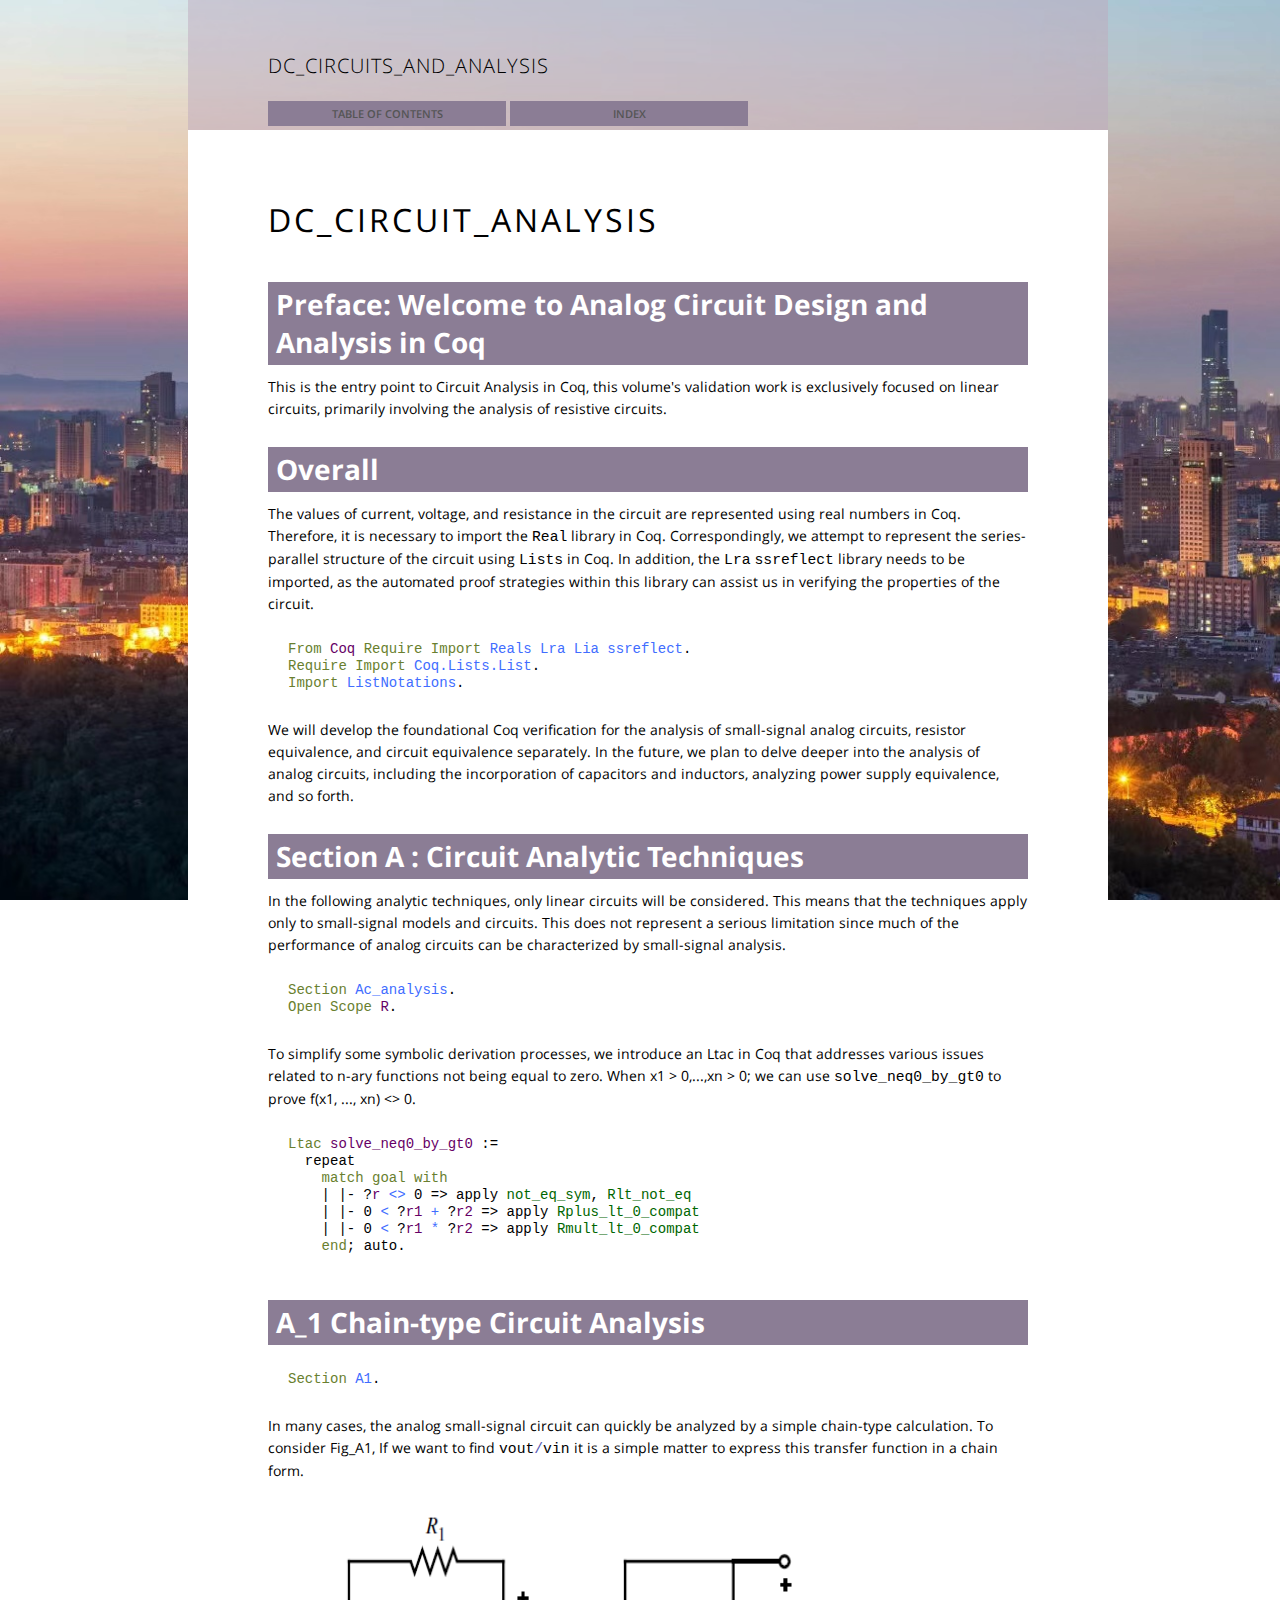
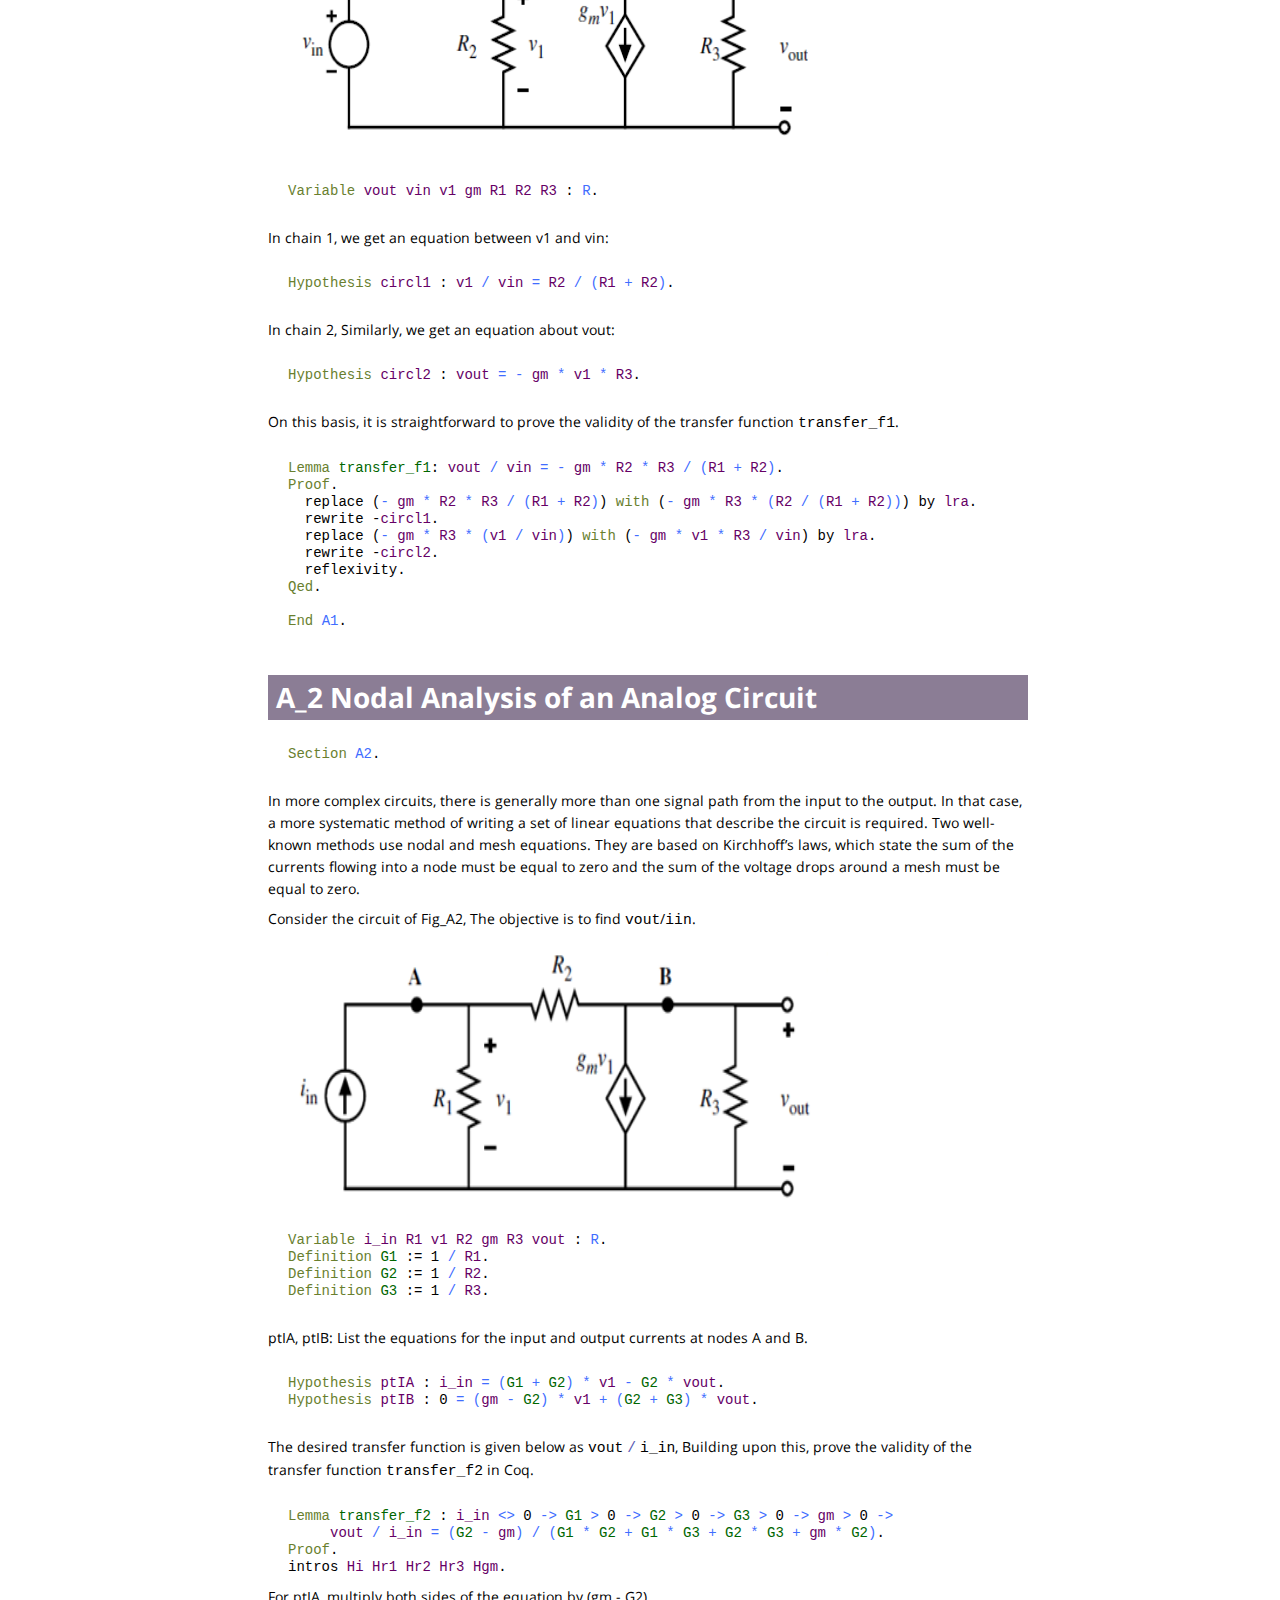
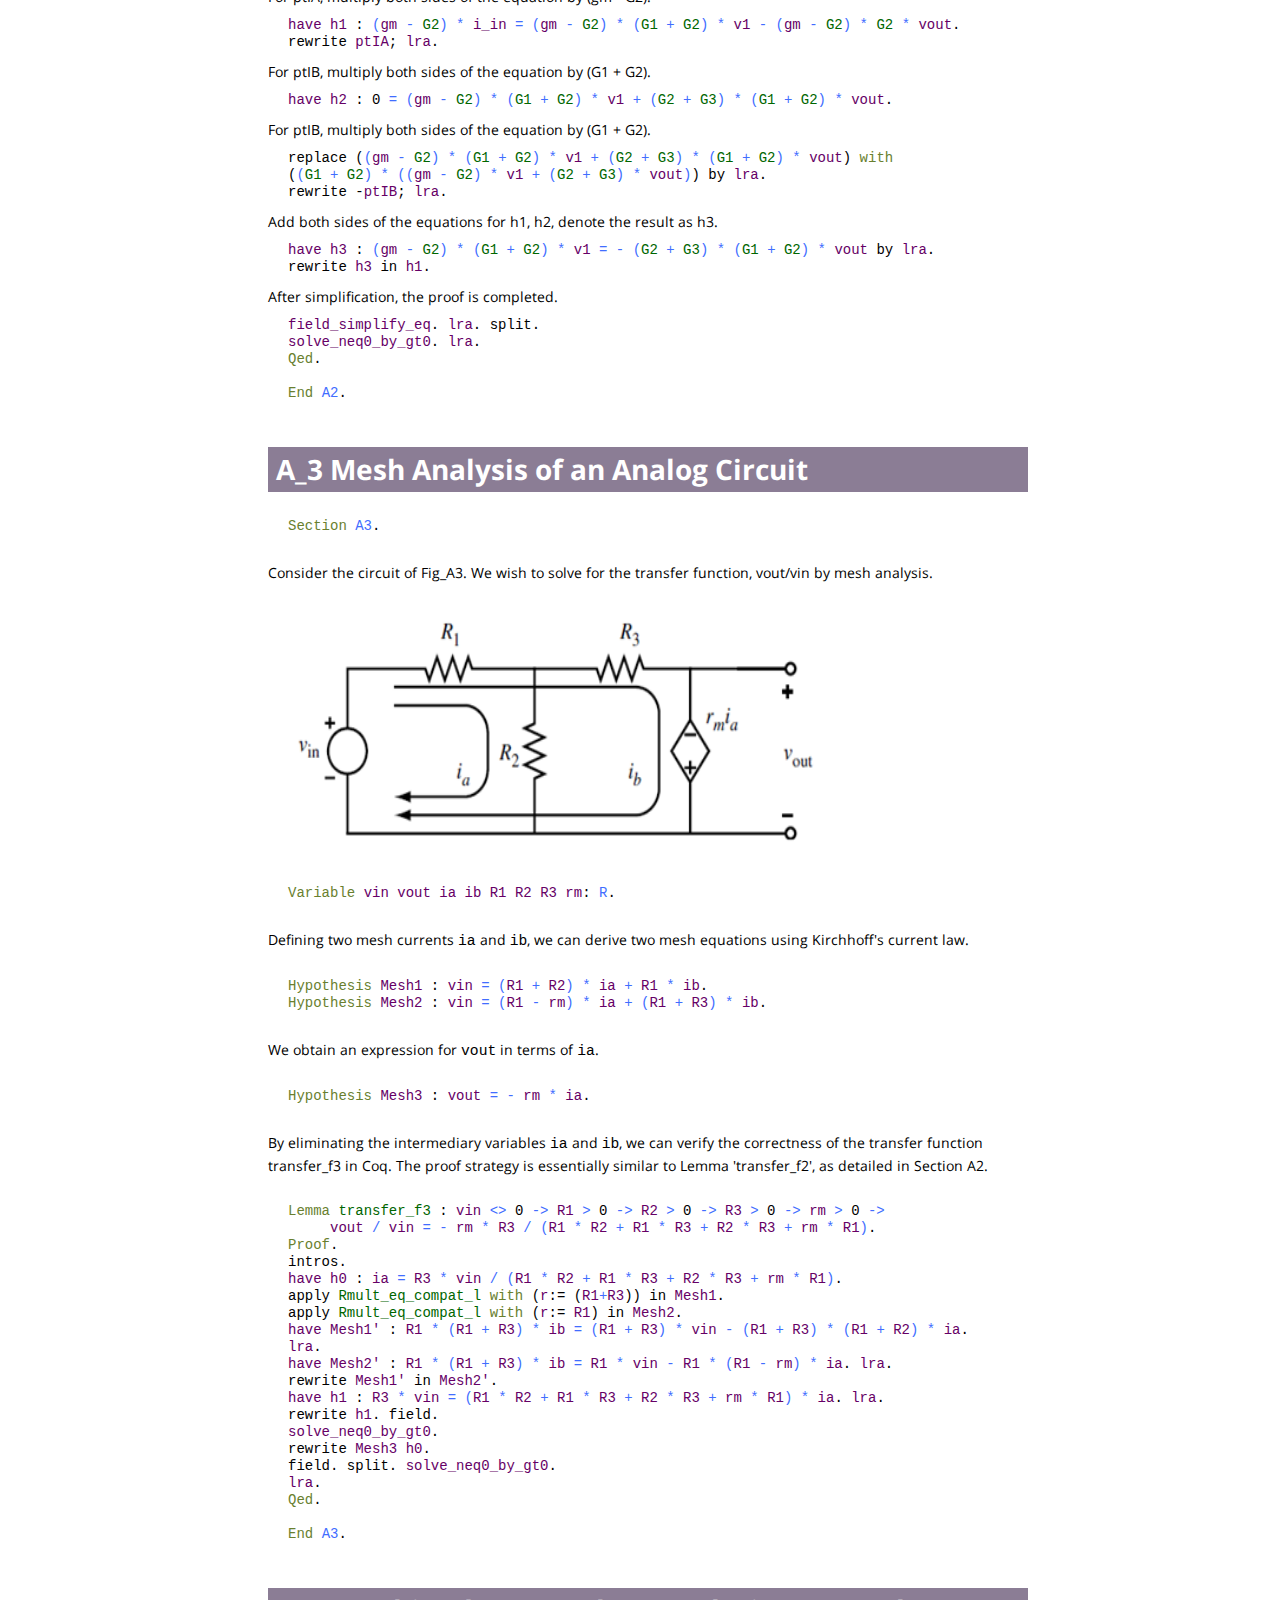
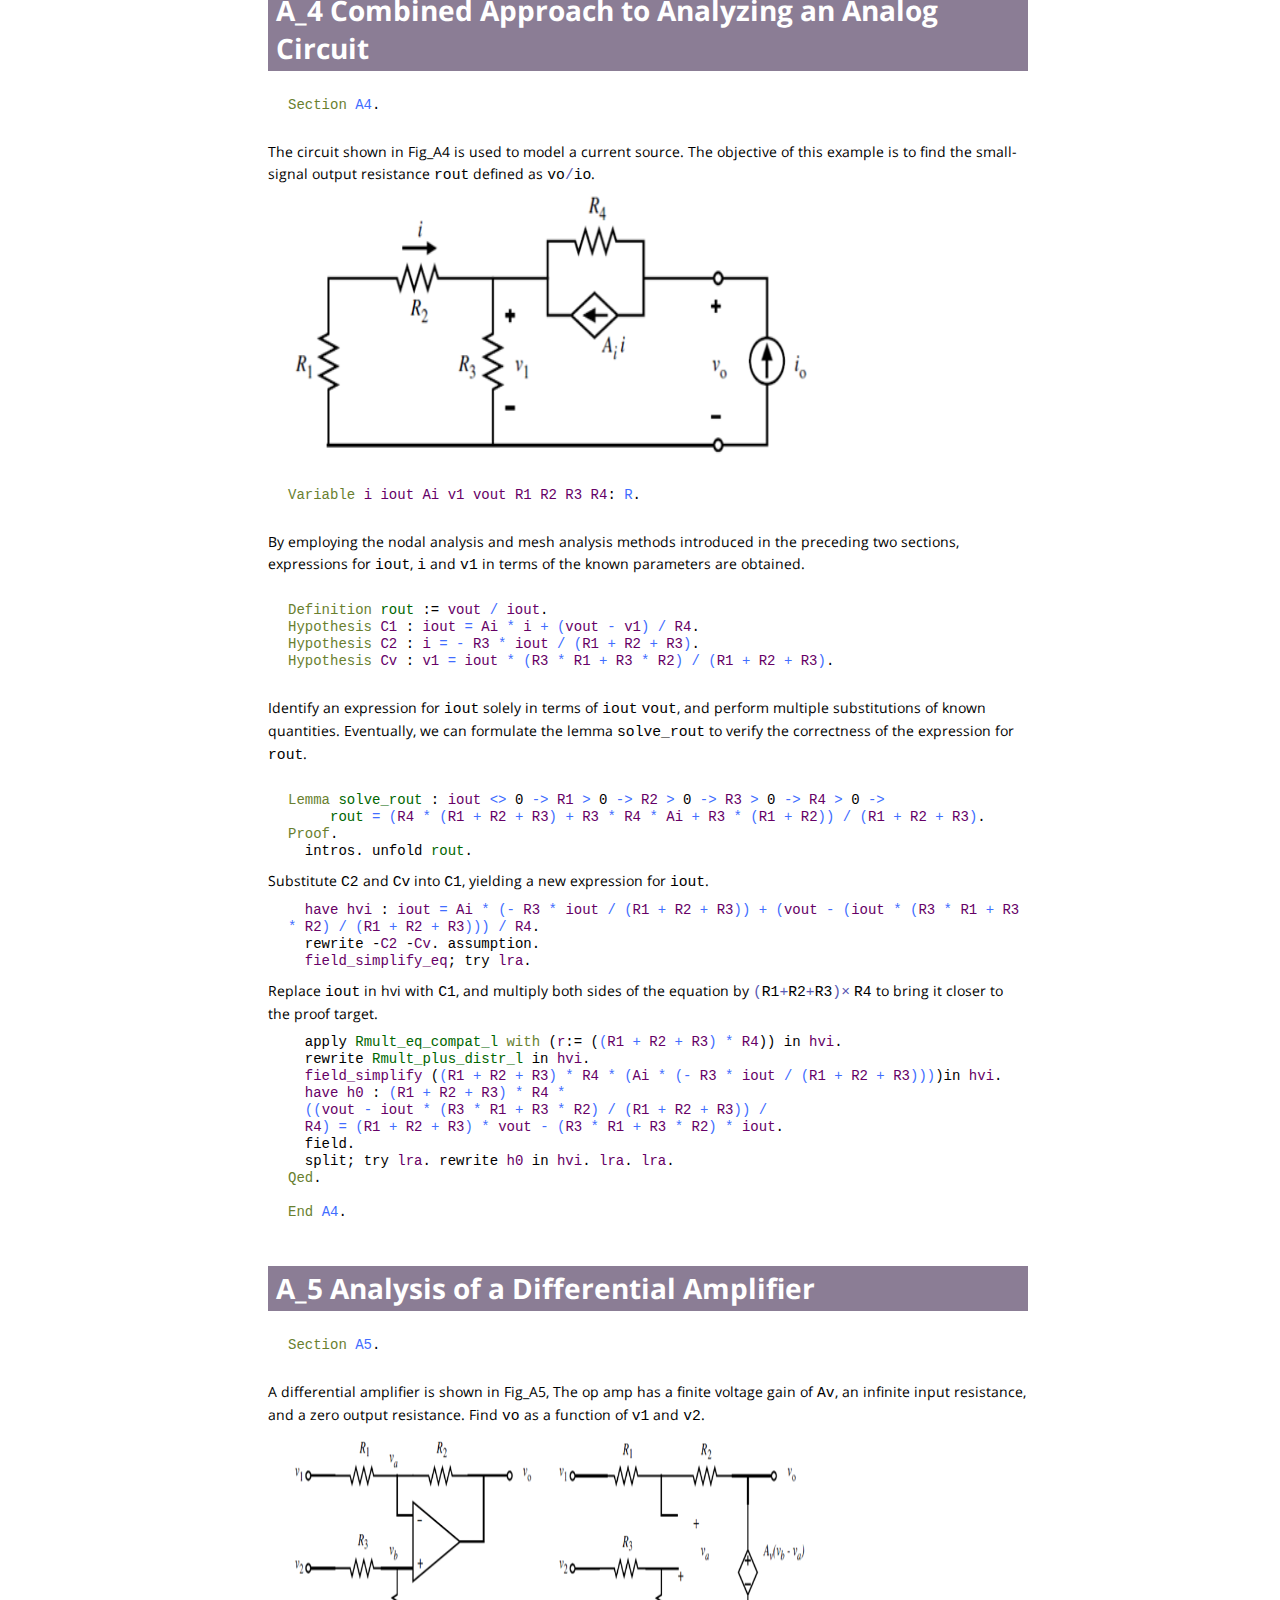
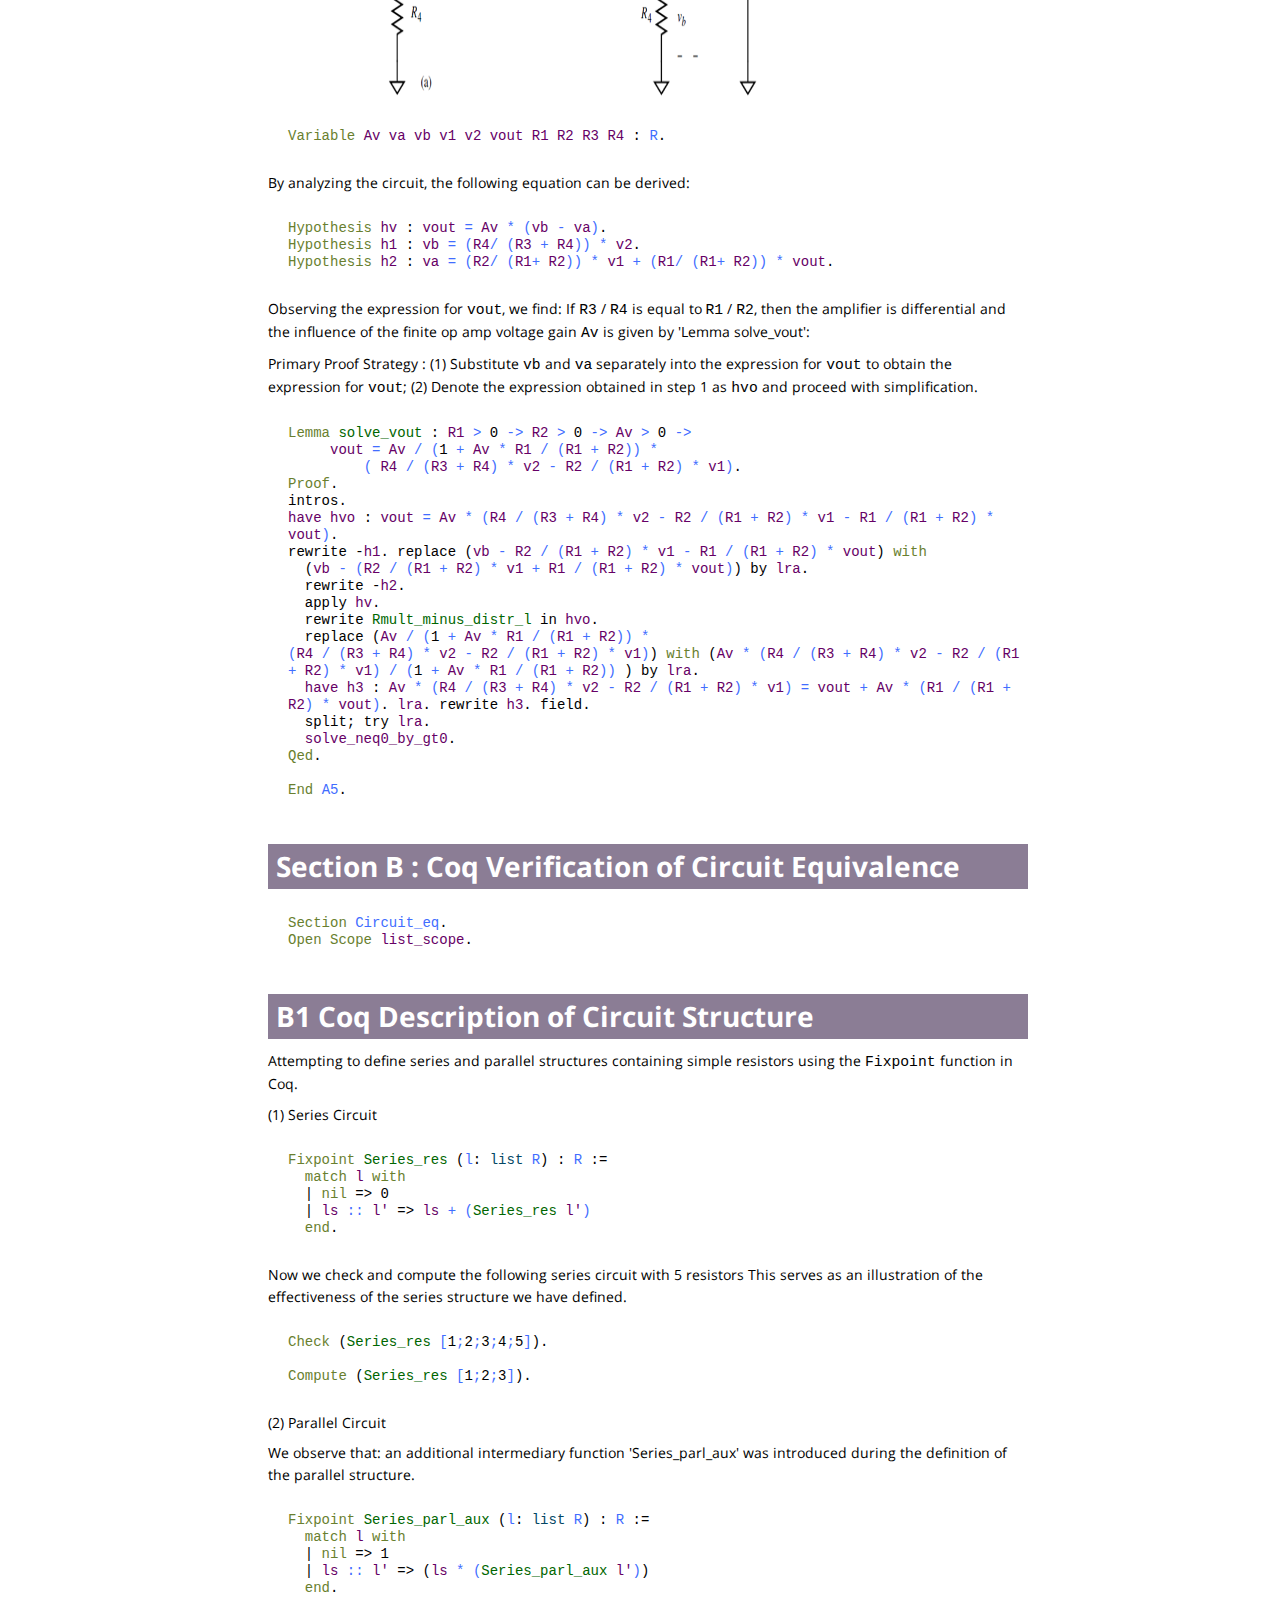
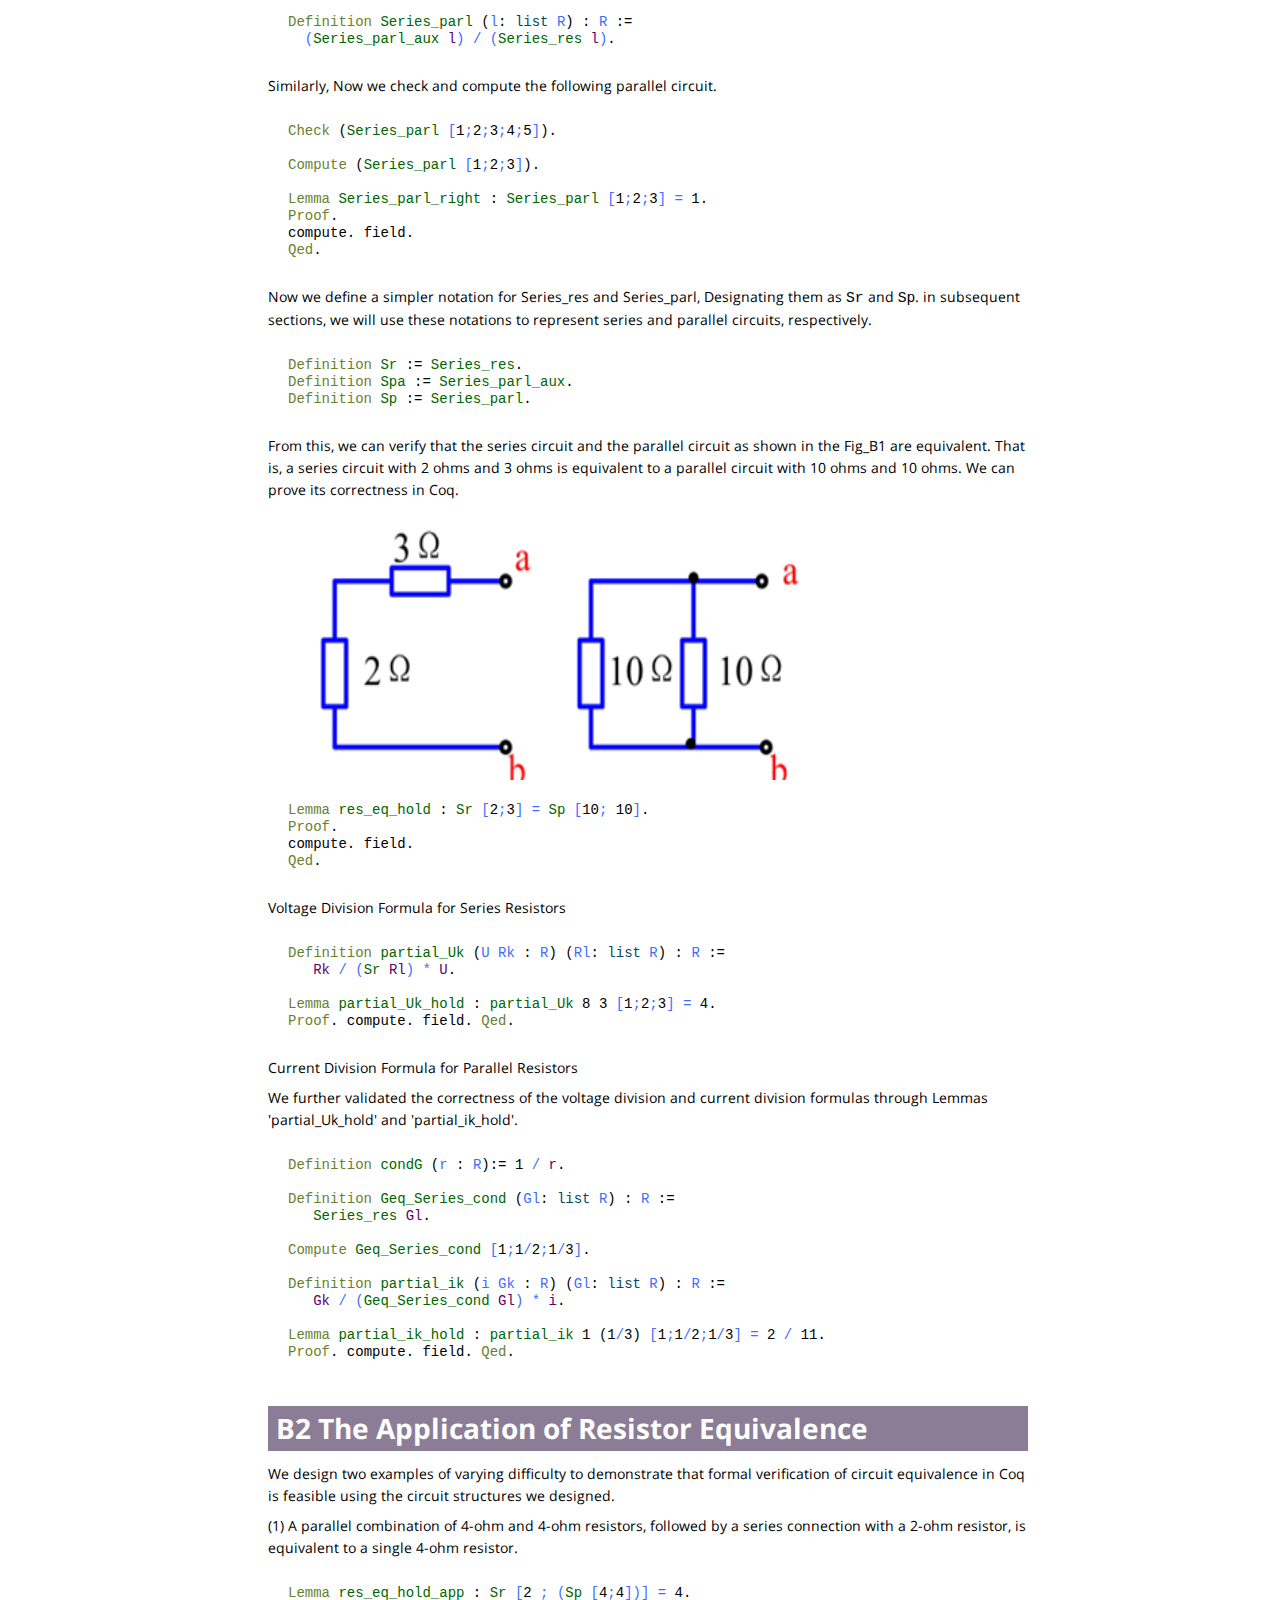
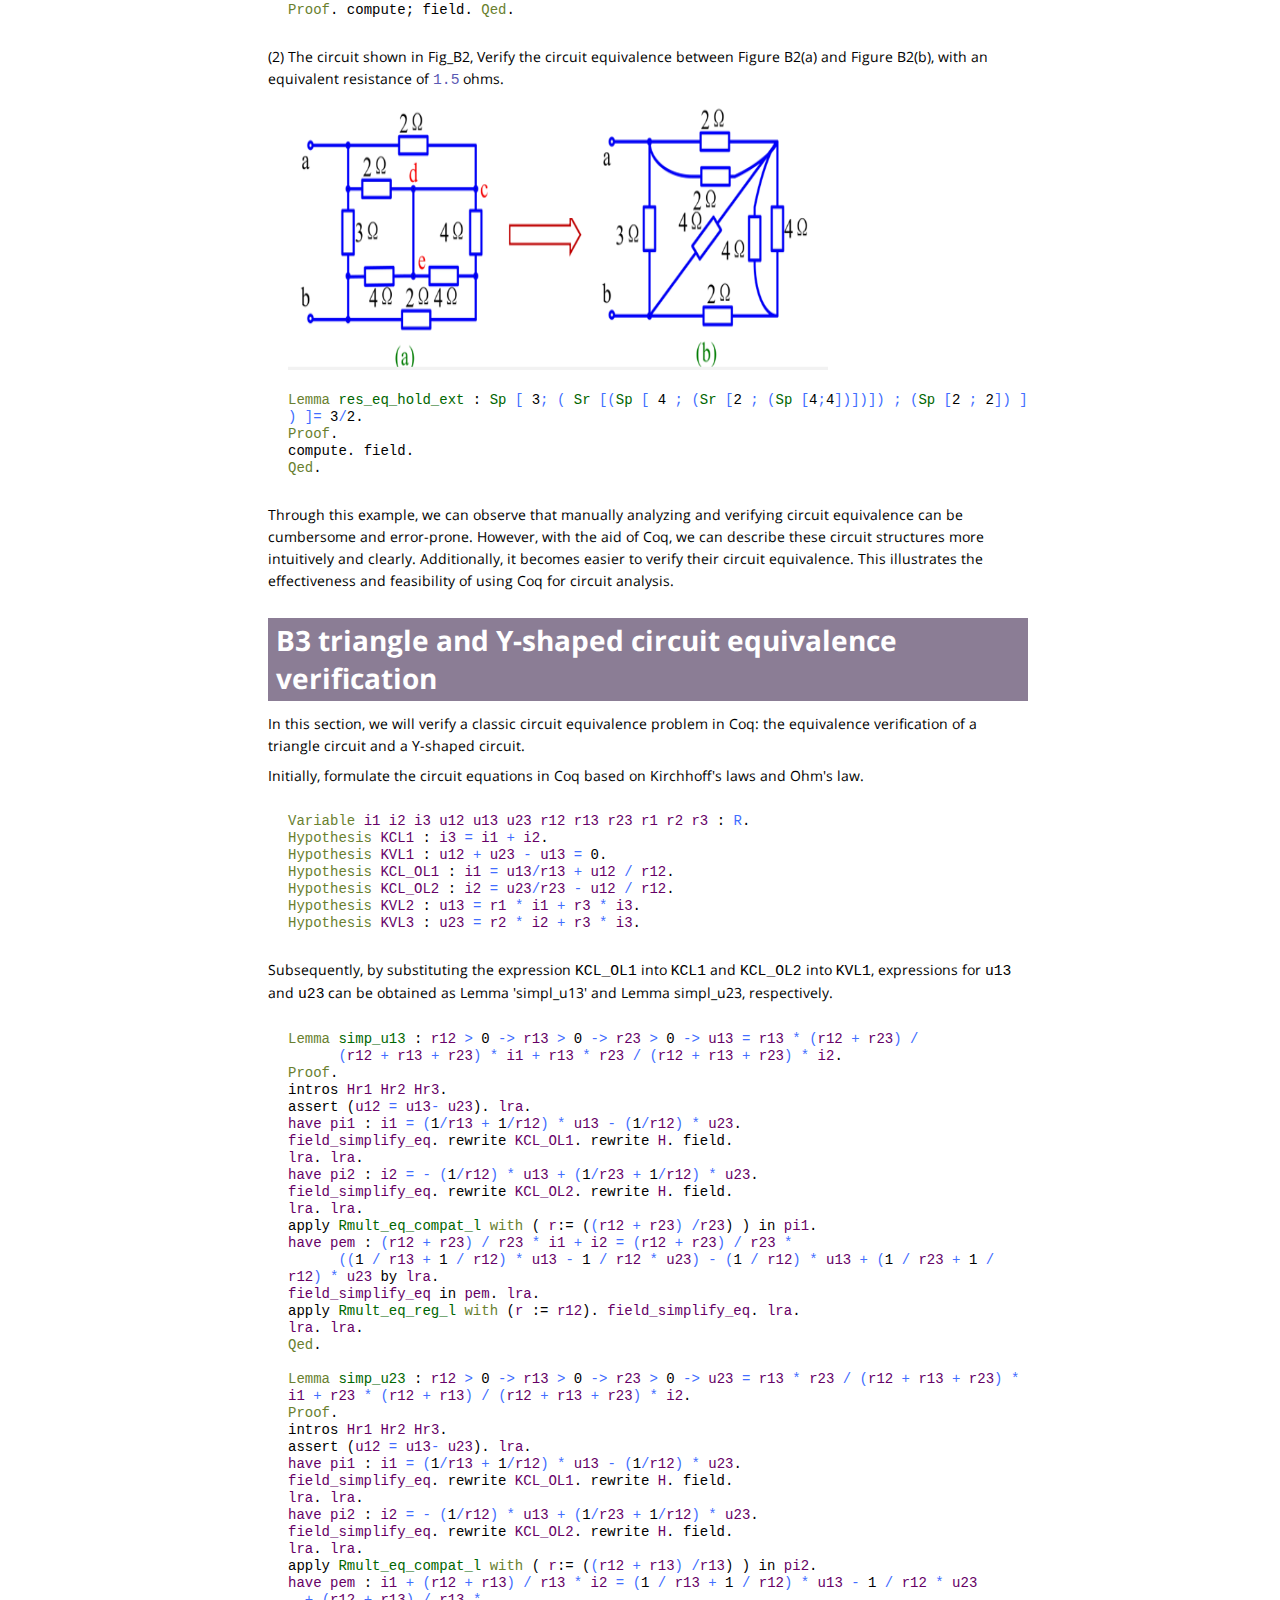
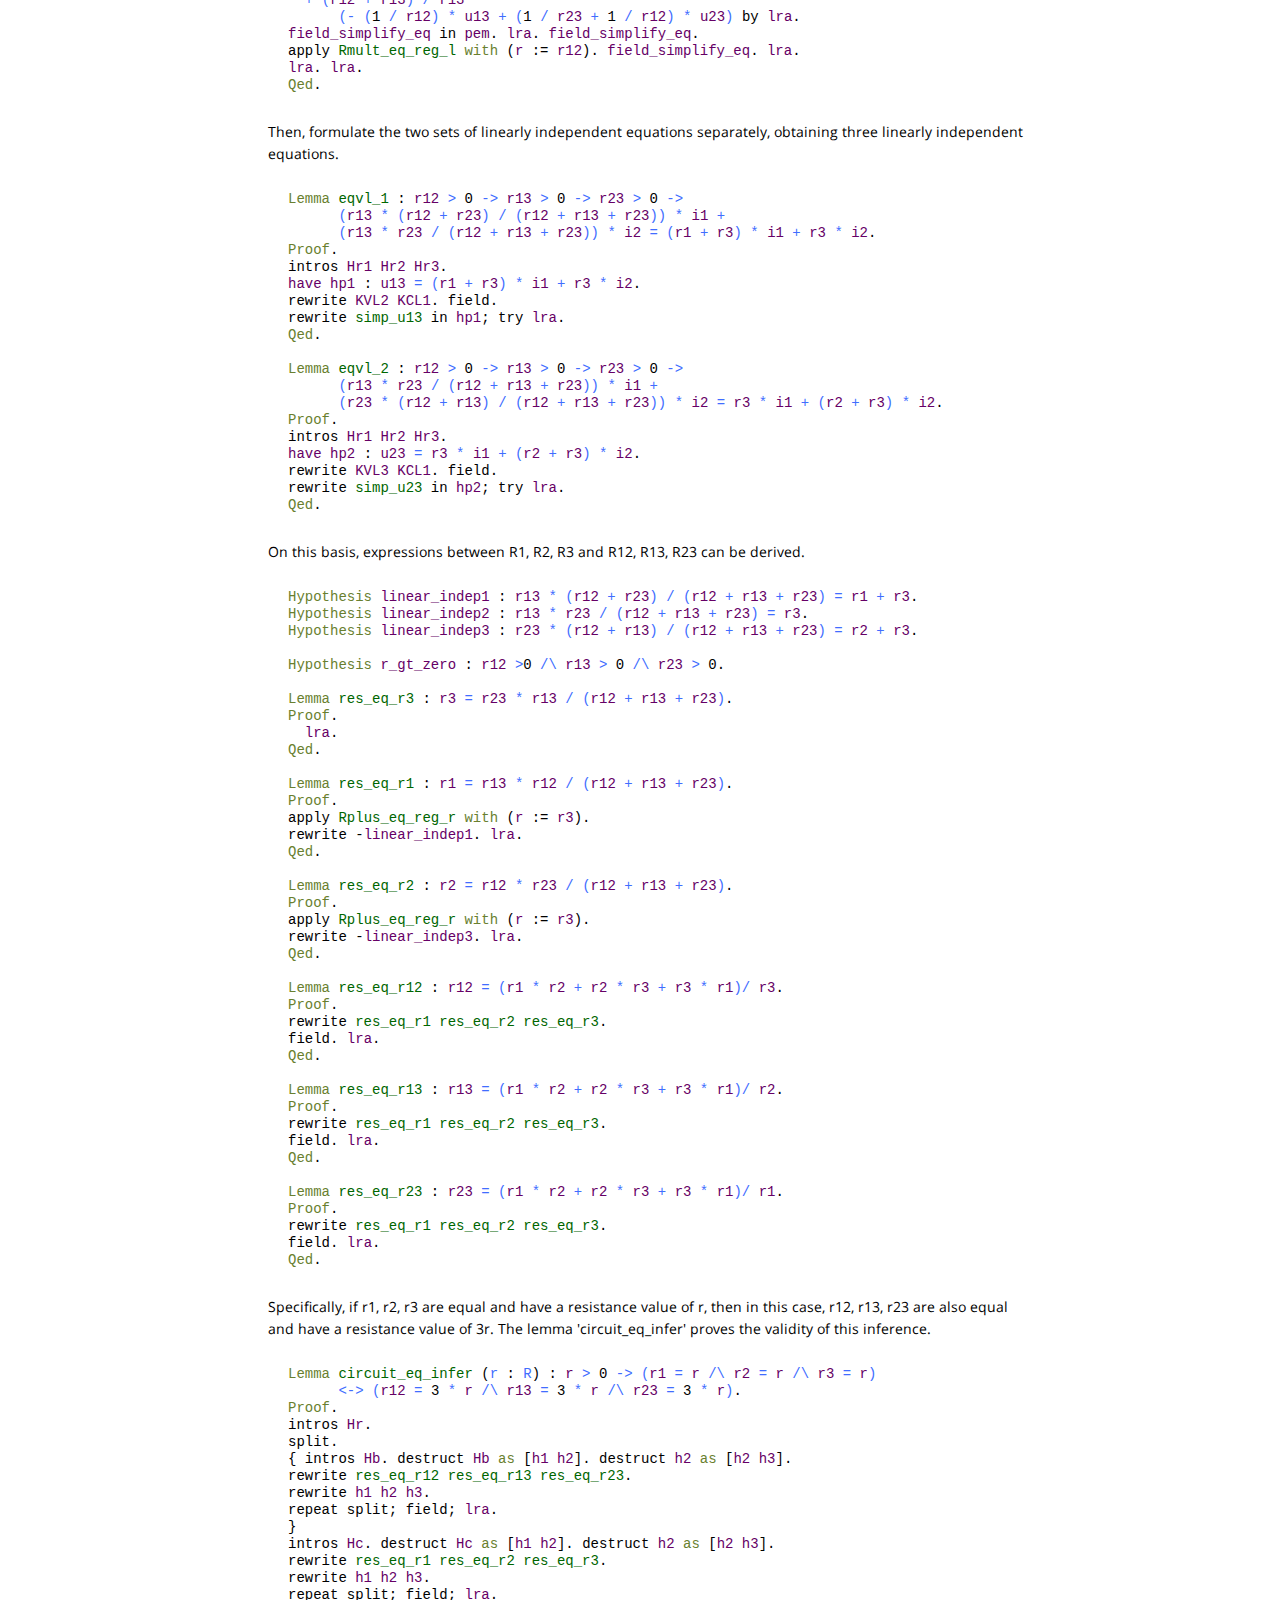
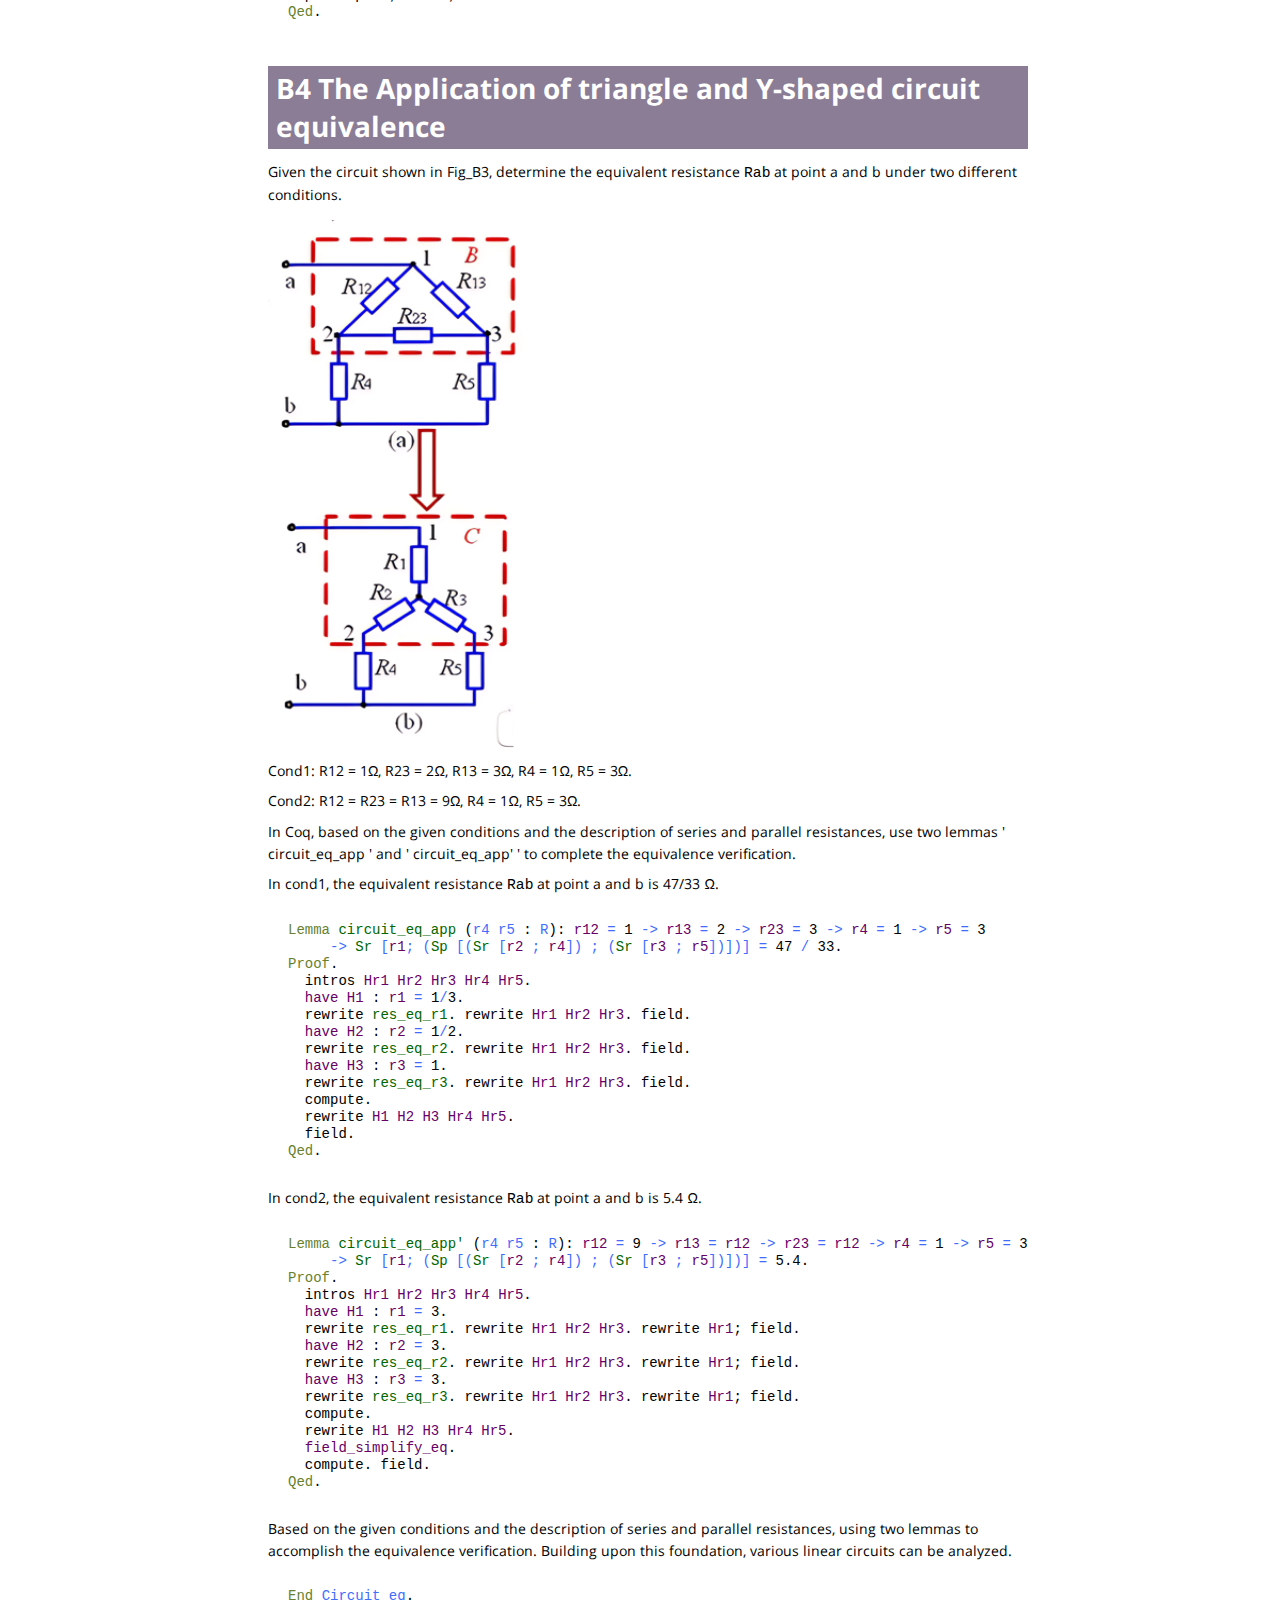
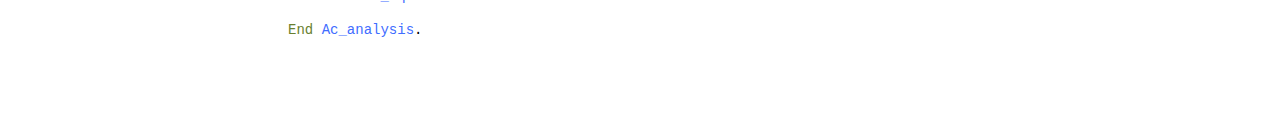
==== commit c621ea93: "Update and rename Dc_circuit_analysis.html to index.html" ====
--- a/index.html
+++ b/index.html
@@ -2,797 +2,986 @@
 "http://www.w3.org/TR/xhtml1/DTD/xhtml1-strict.dtd">
 <html xmlns="http://www.w3.org/1999/xhtml">
 <head>
-<meta http-equiv="Content-Type" content="text/html; charset=iso-8859-1" />
-<link href="coqdoc.css" rel="stylesheet" type="text/css" />
-<title>Index</title>
+<meta http-equiv="Content-Type" content="text/html; charset=utf-8" />
+<link href="common/css/sf.css" rel="stylesheet" type="text/css" />
+<title>Dc_circuit_analysis</title>
+<link href="common/jquery-ui/jquery-ui.css" rel="stylesheet">
+<script src="common/jquery-ui/external/jquery/jquery.js"></script>
+<script src="common/jquery-ui/jquery-ui.js"></script>
+<script src="common/toggleproofs.js"></script>
+<link href="common/css/qc.css" rel="stylesheet" type="text/css"/>
 </head>
 
 <body>
 
 <div id="page">
 
+<!-- 这里面的链接后面统一修改 -->
 <div id="header">
+    <br/>
+    <div class='booktitleinheader'><a href='index.html'>DC_CIRCUITS_AND_ANALYSIS</a></div>
+    <ul id='menu'>
+        <li class='section_name'><a href='toc.html'>Table of Contents</a></li>
+        <li class='section_name'><a href='coqindex.html'>Index</a></li>
+    </ul>
 </div>
 
 <div id="main">
 
-<table>
-<tr>
-<td>Global Index</td>
-<td><a href="index.html#global_A">A</a></td>
-<td>B</td>
-<td><a href="index.html#global_C">C</a></td>
-<td><a href="index.html#global_D">D</a></td>
-<td><a href="index.html#global_E">E</a></td>
-<td>F</td>
-<td><a href="index.html#global_G">G</a></td>
-<td>H</td>
-<td><a href="index.html#global_I">I</a></td>
-<td>J</td>
-<td>K</td>
-<td><a href="index.html#global_L">L</a></td>
-<td>M</td>
-<td>N</td>
-<td>O</td>
-<td><a href="index.html#global_P">P</a></td>
-<td>Q</td>
-<td><a href="index.html#global_R">R</a></td>
-<td><a href="index.html#global_S">S</a></td>
-<td><a href="index.html#global_T">T</a></td>
-<td><a href="index.html#global_U">U</a></td>
-<td>V</td>
-<td>W</td>
-<td>X</td>
-<td>Y</td>
-<td>Z</td>
-<td>_</td>
-<td>other</td>
-<td>(138 entries)</td>
-</tr>
-<tr>
-<td>Binder Index</td>
-<td>A</td>
-<td>B</td>
-<td>C</td>
-<td>D</td>
-<td>E</td>
-<td>F</td>
-<td><a href="index.html#binder_G">G</a></td>
-<td>H</td>
-<td><a href="index.html#binder_I">I</a></td>
-<td>J</td>
-<td>K</td>
-<td><a href="index.html#binder_L">L</a></td>
-<td>M</td>
-<td>N</td>
-<td>O</td>
-<td>P</td>
-<td>Q</td>
-<td><a href="index.html#binder_R">R</a></td>
-<td>S</td>
-<td>T</td>
-<td><a href="index.html#binder_U">U</a></td>
-<td>V</td>
-<td>W</td>
-<td>X</td>
-<td>Y</td>
-<td>Z</td>
-<td>_</td>
-<td>other</td>
-<td>(16 entries)</td>
-</tr>
-<tr>
-<td>Variable Index</td>
-<td><a href="index.html#variable_A">A</a></td>
-<td>B</td>
-<td>C</td>
-<td>D</td>
-<td>E</td>
-<td>F</td>
-<td>G</td>
-<td>H</td>
-<td>I</td>
-<td>J</td>
-<td>K</td>
-<td>L</td>
-<td>M</td>
-<td>N</td>
-<td>O</td>
-<td>P</td>
-<td>Q</td>
-<td>R</td>
-<td>S</td>
-<td>T</td>
-<td>U</td>
-<td>V</td>
-<td>W</td>
-<td>X</td>
-<td>Y</td>
-<td>Z</td>
-<td>_</td>
-<td>other</td>
-<td>(76 entries)</td>
-</tr>
-<tr>
-<td>Library Index</td>
-<td>A</td>
-<td>B</td>
-<td>C</td>
-<td><a href="index.html#library_D">D</a></td>
-<td>E</td>
-<td>F</td>
-<td>G</td>
-<td>H</td>
-<td>I</td>
-<td>J</td>
-<td>K</td>
-<td>L</td>
-<td>M</td>
-<td>N</td>
-<td>O</td>
-<td>P</td>
-<td>Q</td>
-<td>R</td>
-<td>S</td>
-<td>T</td>
-<td>U</td>
-<td>V</td>
-<td>W</td>
-<td>X</td>
-<td>Y</td>
-<td>Z</td>
-<td>_</td>
-<td>other</td>
-<td>(1 entry)</td>
-</tr>
-<tr>
-<td>Lemma Index</td>
-<td>A</td>
-<td>B</td>
-<td><a href="index.html#lemma_C">C</a></td>
-<td>D</td>
-<td><a href="index.html#lemma_E">E</a></td>
-<td>F</td>
-<td>G</td>
-<td>H</td>
-<td>I</td>
-<td>J</td>
-<td>K</td>
-<td>L</td>
-<td>M</td>
-<td>N</td>
-<td>O</td>
-<td><a href="index.html#lemma_P">P</a></td>
-<td>Q</td>
-<td><a href="index.html#lemma_R">R</a></td>
-<td><a href="index.html#lemma_S">S</a></td>
-<td><a href="index.html#lemma_T">T</a></td>
-<td>U</td>
-<td>V</td>
-<td>W</td>
-<td>X</td>
-<td>Y</td>
-<td>Z</td>
-<td>_</td>
-<td>other</td>
-<td>(24 entries)</td>
-</tr>
-<tr>
-<td>Section Index</td>
-<td><a href="index.html#section_A">A</a></td>
-<td>B</td>
-<td>C</td>
-<td>D</td>
-<td>E</td>
-<td>F</td>
-<td>G</td>
-<td>H</td>
-<td>I</td>
-<td>J</td>
-<td>K</td>
-<td>L</td>
-<td>M</td>
-<td>N</td>
-<td>O</td>
-<td>P</td>
-<td>Q</td>
-<td>R</td>
-<td>S</td>
-<td>T</td>
-<td>U</td>
-<td>V</td>
-<td>W</td>
-<td>X</td>
-<td>Y</td>
-<td>Z</td>
-<td>_</td>
-<td>other</td>
-<td>(7 entries)</td>
-</tr>
-<tr>
-<td>Definition Index</td>
-<td>A</td>
-<td>B</td>
-<td><a href="index.html#definition_C">C</a></td>
-<td>D</td>
-<td>E</td>
-<td>F</td>
-<td><a href="index.html#definition_G">G</a></td>
-<td>H</td>
-<td>I</td>
-<td>J</td>
-<td>K</td>
-<td>L</td>
-<td>M</td>
-<td>N</td>
-<td>O</td>
-<td><a href="index.html#definition_P">P</a></td>
-<td>Q</td>
-<td><a href="index.html#definition_R">R</a></td>
-<td><a href="index.html#definition_S">S</a></td>
-<td>T</td>
-<td>U</td>
-<td>V</td>
-<td>W</td>
-<td>X</td>
-<td>Y</td>
-<td>Z</td>
-<td>_</td>
-<td>other</td>
-<td>(14 entries)</td>
-</tr>
-</table>
-<hr/>
-<h1>Global Index</h1>
-<a id="global_A"></a><h2>A </h2>
-<a href="Dc_circuit_analysis.html#Ac_analysis.Circuit_eq.r_gt_zero">Ac_analysis.Circuit_eq.r_gt_zero</a> [variable, in <a href="Dc_circuit_analysis.html">Dc_circuit_analysis</a>]<br/>
-<a href="Dc_circuit_analysis.html#Ac_analysis.Circuit_eq.linear_indep3">Ac_analysis.Circuit_eq.linear_indep3</a> [variable, in <a href="Dc_circuit_analysis.html">Dc_circuit_analysis</a>]<br/>
-<a href="Dc_circuit_analysis.html#Ac_analysis.Circuit_eq.linear_indep2">Ac_analysis.Circuit_eq.linear_indep2</a> [variable, in <a href="Dc_circuit_analysis.html">Dc_circuit_analysis</a>]<br/>
-<a href="Dc_circuit_analysis.html#Ac_analysis.Circuit_eq.linear_indep1">Ac_analysis.Circuit_eq.linear_indep1</a> [variable, in <a href="Dc_circuit_analysis.html">Dc_circuit_analysis</a>]<br/>
-<a href="Dc_circuit_analysis.html#Ac_analysis.Circuit_eq.KVL3">Ac_analysis.Circuit_eq.KVL3</a> [variable, in <a href="Dc_circuit_analysis.html">Dc_circuit_analysis</a>]<br/>
-<a href="Dc_circuit_analysis.html#Ac_analysis.Circuit_eq.KVL2">Ac_analysis.Circuit_eq.KVL2</a> [variable, in <a href="Dc_circuit_analysis.html">Dc_circuit_analysis</a>]<br/>
-<a href="Dc_circuit_analysis.html#Ac_analysis.Circuit_eq.KCL_OL2">Ac_analysis.Circuit_eq.KCL_OL2</a> [variable, in <a href="Dc_circuit_analysis.html">Dc_circuit_analysis</a>]<br/>
-<a href="Dc_circuit_analysis.html#Ac_analysis.Circuit_eq.KCL_OL1">Ac_analysis.Circuit_eq.KCL_OL1</a> [variable, in <a href="Dc_circuit_analysis.html">Dc_circuit_analysis</a>]<br/>
-<a href="Dc_circuit_analysis.html#Ac_analysis.Circuit_eq.KVL1">Ac_analysis.Circuit_eq.KVL1</a> [variable, in <a href="Dc_circuit_analysis.html">Dc_circuit_analysis</a>]<br/>
-<a href="Dc_circuit_analysis.html#Ac_analysis.Circuit_eq.KCL1">Ac_analysis.Circuit_eq.KCL1</a> [variable, in <a href="Dc_circuit_analysis.html">Dc_circuit_analysis</a>]<br/>
-<a href="Dc_circuit_analysis.html#Ac_analysis.Circuit_eq.r3">Ac_analysis.Circuit_eq.r3</a> [variable, in <a href="Dc_circuit_analysis.html">Dc_circuit_analysis</a>]<br/>
-<a href="Dc_circuit_analysis.html#Ac_analysis.Circuit_eq.r2">Ac_analysis.Circuit_eq.r2</a> [variable, in <a href="Dc_circuit_analysis.html">Dc_circuit_analysis</a>]<br/>
-<a href="Dc_circuit_analysis.html#Ac_analysis.Circuit_eq.r1">Ac_analysis.Circuit_eq.r1</a> [variable, in <a href="Dc_circuit_analysis.html">Dc_circuit_analysis</a>]<br/>
-<a href="Dc_circuit_analysis.html#Ac_analysis.Circuit_eq.r23">Ac_analysis.Circuit_eq.r23</a> [variable, in <a href="Dc_circuit_analysis.html">Dc_circuit_analysis</a>]<br/>
-<a href="Dc_circuit_analysis.html#Ac_analysis.Circuit_eq.r13">Ac_analysis.Circuit_eq.r13</a> [variable, in <a href="Dc_circuit_analysis.html">Dc_circuit_analysis</a>]<br/>
-<a href="Dc_circuit_analysis.html#Ac_analysis.Circuit_eq.r12">Ac_analysis.Circuit_eq.r12</a> [variable, in <a href="Dc_circuit_analysis.html">Dc_circuit_analysis</a>]<br/>
-<a href="Dc_circuit_analysis.html#Ac_analysis.Circuit_eq.u23">Ac_analysis.Circuit_eq.u23</a> [variable, in <a href="Dc_circuit_analysis.html">Dc_circuit_analysis</a>]<br/>
-<a href="Dc_circuit_analysis.html#Ac_analysis.Circuit_eq.u13">Ac_analysis.Circuit_eq.u13</a> [variable, in <a href="Dc_circuit_analysis.html">Dc_circuit_analysis</a>]<br/>
-<a href="Dc_circuit_analysis.html#Ac_analysis.Circuit_eq.u12">Ac_analysis.Circuit_eq.u12</a> [variable, in <a href="Dc_circuit_analysis.html">Dc_circuit_analysis</a>]<br/>
-<a href="Dc_circuit_analysis.html#Ac_analysis.Circuit_eq.i3">Ac_analysis.Circuit_eq.i3</a> [variable, in <a href="Dc_circuit_analysis.html">Dc_circuit_analysis</a>]<br/>
-<a href="Dc_circuit_analysis.html#Ac_analysis.Circuit_eq.i2">Ac_analysis.Circuit_eq.i2</a> [variable, in <a href="Dc_circuit_analysis.html">Dc_circuit_analysis</a>]<br/>
-<a href="Dc_circuit_analysis.html#Ac_analysis.Circuit_eq.i1">Ac_analysis.Circuit_eq.i1</a> [variable, in <a href="Dc_circuit_analysis.html">Dc_circuit_analysis</a>]<br/>
-<a href="Dc_circuit_analysis.html#Ac_analysis.Circuit_eq">Ac_analysis.Circuit_eq</a> [section, in <a href="Dc_circuit_analysis.html">Dc_circuit_analysis</a>]<br/>
-<a href="Dc_circuit_analysis.html#Ac_analysis.A5.h2">Ac_analysis.A5.h2</a> [variable, in <a href="Dc_circuit_analysis.html">Dc_circuit_analysis</a>]<br/>
-<a href="Dc_circuit_analysis.html#Ac_analysis.A5.h1">Ac_analysis.A5.h1</a> [variable, in <a href="Dc_circuit_analysis.html">Dc_circuit_analysis</a>]<br/>
-<a href="Dc_circuit_analysis.html#Ac_analysis.A5.hv">Ac_analysis.A5.hv</a> [variable, in <a href="Dc_circuit_analysis.html">Dc_circuit_analysis</a>]<br/>
-<a href="Dc_circuit_analysis.html#Ac_analysis.A5.R4">Ac_analysis.A5.R4</a> [variable, in <a href="Dc_circuit_analysis.html">Dc_circuit_analysis</a>]<br/>
-<a href="Dc_circuit_analysis.html#Ac_analysis.A5.R3">Ac_analysis.A5.R3</a> [variable, in <a href="Dc_circuit_analysis.html">Dc_circuit_analysis</a>]<br/>
-<a href="Dc_circuit_analysis.html#Ac_analysis.A5.R2">Ac_analysis.A5.R2</a> [variable, in <a href="Dc_circuit_analysis.html">Dc_circuit_analysis</a>]<br/>
-<a href="Dc_circuit_analysis.html#Ac_analysis.A5.R1">Ac_analysis.A5.R1</a> [variable, in <a href="Dc_circuit_analysis.html">Dc_circuit_analysis</a>]<br/>
-<a href="Dc_circuit_analysis.html#Ac_analysis.A5.vout">Ac_analysis.A5.vout</a> [variable, in <a href="Dc_circuit_analysis.html">Dc_circuit_analysis</a>]<br/>
-<a href="Dc_circuit_analysis.html#Ac_analysis.A5.v2">Ac_analysis.A5.v2</a> [variable, in <a href="Dc_circuit_analysis.html">Dc_circuit_analysis</a>]<br/>
-<a href="Dc_circuit_analysis.html#Ac_analysis.A5.v1">Ac_analysis.A5.v1</a> [variable, in <a href="Dc_circuit_analysis.html">Dc_circuit_analysis</a>]<br/>
-<a href="Dc_circuit_analysis.html#Ac_analysis.A5.vb">Ac_analysis.A5.vb</a> [variable, in <a href="Dc_circuit_analysis.html">Dc_circuit_analysis</a>]<br/>
-<a href="Dc_circuit_analysis.html#Ac_analysis.A5.va">Ac_analysis.A5.va</a> [variable, in <a href="Dc_circuit_analysis.html">Dc_circuit_analysis</a>]<br/>
-<a href="Dc_circuit_analysis.html#Ac_analysis.A5.Av">Ac_analysis.A5.Av</a> [variable, in <a href="Dc_circuit_analysis.html">Dc_circuit_analysis</a>]<br/>
-<a href="Dc_circuit_analysis.html#Ac_analysis.A5">Ac_analysis.A5</a> [section, in <a href="Dc_circuit_analysis.html">Dc_circuit_analysis</a>]<br/>
-<a href="Dc_circuit_analysis.html#Ac_analysis.A4.Cv">Ac_analysis.A4.Cv</a> [variable, in <a href="Dc_circuit_analysis.html">Dc_circuit_analysis</a>]<br/>
-<a href="Dc_circuit_analysis.html#Ac_analysis.A4.C2">Ac_analysis.A4.C2</a> [variable, in <a href="Dc_circuit_analysis.html">Dc_circuit_analysis</a>]<br/>
-<a href="Dc_circuit_analysis.html#Ac_analysis.A4.C1">Ac_analysis.A4.C1</a> [variable, in <a href="Dc_circuit_analysis.html">Dc_circuit_analysis</a>]<br/>
-<a href="Dc_circuit_analysis.html#Ac_analysis.A4.R4">Ac_analysis.A4.R4</a> [variable, in <a href="Dc_circuit_analysis.html">Dc_circuit_analysis</a>]<br/>
-<a href="Dc_circuit_analysis.html#Ac_analysis.A4.R3">Ac_analysis.A4.R3</a> [variable, in <a href="Dc_circuit_analysis.html">Dc_circuit_analysis</a>]<br/>
-<a href="Dc_circuit_analysis.html#Ac_analysis.A4.R2">Ac_analysis.A4.R2</a> [variable, in <a href="Dc_circuit_analysis.html">Dc_circuit_analysis</a>]<br/>
-<a href="Dc_circuit_analysis.html#Ac_analysis.A4.R1">Ac_analysis.A4.R1</a> [variable, in <a href="Dc_circuit_analysis.html">Dc_circuit_analysis</a>]<br/>
-<a href="Dc_circuit_analysis.html#Ac_analysis.A4.vout">Ac_analysis.A4.vout</a> [variable, in <a href="Dc_circuit_analysis.html">Dc_circuit_analysis</a>]<br/>
-<a href="Dc_circuit_analysis.html#Ac_analysis.A4.v1">Ac_analysis.A4.v1</a> [variable, in <a href="Dc_circuit_analysis.html">Dc_circuit_analysis</a>]<br/>
-<a href="Dc_circuit_analysis.html#Ac_analysis.A4.Ai">Ac_analysis.A4.Ai</a> [variable, in <a href="Dc_circuit_analysis.html">Dc_circuit_analysis</a>]<br/>
-<a href="Dc_circuit_analysis.html#Ac_analysis.A4.iout">Ac_analysis.A4.iout</a> [variable, in <a href="Dc_circuit_analysis.html">Dc_circuit_analysis</a>]<br/>
-<a href="Dc_circuit_analysis.html#Ac_analysis.A4.i">Ac_analysis.A4.i</a> [variable, in <a href="Dc_circuit_analysis.html">Dc_circuit_analysis</a>]<br/>
-<a href="Dc_circuit_analysis.html#Ac_analysis.A4">Ac_analysis.A4</a> [section, in <a href="Dc_circuit_analysis.html">Dc_circuit_analysis</a>]<br/>
-<a href="Dc_circuit_analysis.html#Ac_analysis.A3.Mesh3">Ac_analysis.A3.Mesh3</a> [variable, in <a href="Dc_circuit_analysis.html">Dc_circuit_analysis</a>]<br/>
-<a href="Dc_circuit_analysis.html#Ac_analysis.A3.Mesh2">Ac_analysis.A3.Mesh2</a> [variable, in <a href="Dc_circuit_analysis.html">Dc_circuit_analysis</a>]<br/>
-<a href="Dc_circuit_analysis.html#Ac_analysis.A3.Mesh1">Ac_analysis.A3.Mesh1</a> [variable, in <a href="Dc_circuit_analysis.html">Dc_circuit_analysis</a>]<br/>
-<a href="Dc_circuit_analysis.html#Ac_analysis.A3.rm">Ac_analysis.A3.rm</a> [variable, in <a href="Dc_circuit_analysis.html">Dc_circuit_analysis</a>]<br/>
-<a href="Dc_circuit_analysis.html#Ac_analysis.A3.R3">Ac_analysis.A3.R3</a> [variable, in <a href="Dc_circuit_analysis.html">Dc_circuit_analysis</a>]<br/>
-<a href="Dc_circuit_analysis.html#Ac_analysis.A3.R2">Ac_analysis.A3.R2</a> [variable, in <a href="Dc_circuit_analysis.html">Dc_circuit_analysis</a>]<br/>
-<a href="Dc_circuit_analysis.html#Ac_analysis.A3.R1">Ac_analysis.A3.R1</a> [variable, in <a href="Dc_circuit_analysis.html">Dc_circuit_analysis</a>]<br/>
-<a href="Dc_circuit_analysis.html#Ac_analysis.A3.ib">Ac_analysis.A3.ib</a> [variable, in <a href="Dc_circuit_analysis.html">Dc_circuit_analysis</a>]<br/>
-<a href="Dc_circuit_analysis.html#Ac_analysis.A3.ia">Ac_analysis.A3.ia</a> [variable, in <a href="Dc_circuit_analysis.html">Dc_circuit_analysis</a>]<br/>
-<a href="Dc_circuit_analysis.html#Ac_analysis.A3.vout">Ac_analysis.A3.vout</a> [variable, in <a href="Dc_circuit_analysis.html">Dc_circuit_analysis</a>]<br/>
-<a href="Dc_circuit_analysis.html#Ac_analysis.A3.vin">Ac_analysis.A3.vin</a> [variable, in <a href="Dc_circuit_analysis.html">Dc_circuit_analysis</a>]<br/>
-<a href="Dc_circuit_analysis.html#Ac_analysis.A3">Ac_analysis.A3</a> [section, in <a href="Dc_circuit_analysis.html">Dc_circuit_analysis</a>]<br/>
-<a href="Dc_circuit_analysis.html#Ac_analysis.A2.ptIB">Ac_analysis.A2.ptIB</a> [variable, in <a href="Dc_circuit_analysis.html">Dc_circuit_analysis</a>]<br/>
-<a href="Dc_circuit_analysis.html#Ac_analysis.A2.ptIA">Ac_analysis.A2.ptIA</a> [variable, in <a href="Dc_circuit_analysis.html">Dc_circuit_analysis</a>]<br/>
-<a href="Dc_circuit_analysis.html#Ac_analysis.A2.vout">Ac_analysis.A2.vout</a> [variable, in <a href="Dc_circuit_analysis.html">Dc_circuit_analysis</a>]<br/>
-<a href="Dc_circuit_analysis.html#Ac_analysis.A2.R3">Ac_analysis.A2.R3</a> [variable, in <a href="Dc_circuit_analysis.html">Dc_circuit_analysis</a>]<br/>
-<a href="Dc_circuit_analysis.html#Ac_analysis.A2.gm">Ac_analysis.A2.gm</a> [variable, in <a href="Dc_circuit_analysis.html">Dc_circuit_analysis</a>]<br/>
-<a href="Dc_circuit_analysis.html#Ac_analysis.A2.R2">Ac_analysis.A2.R2</a> [variable, in <a href="Dc_circuit_analysis.html">Dc_circuit_analysis</a>]<br/>
-<a href="Dc_circuit_analysis.html#Ac_analysis.A2.v1">Ac_analysis.A2.v1</a> [variable, in <a href="Dc_circuit_analysis.html">Dc_circuit_analysis</a>]<br/>
-<a href="Dc_circuit_analysis.html#Ac_analysis.A2.R1">Ac_analysis.A2.R1</a> [variable, in <a href="Dc_circuit_analysis.html">Dc_circuit_analysis</a>]<br/>
-<a href="Dc_circuit_analysis.html#Ac_analysis.A2.i_in">Ac_analysis.A2.i_in</a> [variable, in <a href="Dc_circuit_analysis.html">Dc_circuit_analysis</a>]<br/>
-<a href="Dc_circuit_analysis.html#Ac_analysis.A2">Ac_analysis.A2</a> [section, in <a href="Dc_circuit_analysis.html">Dc_circuit_analysis</a>]<br/>
-<a href="Dc_circuit_analysis.html#Ac_analysis.A1.circl2">Ac_analysis.A1.circl2</a> [variable, in <a href="Dc_circuit_analysis.html">Dc_circuit_analysis</a>]<br/>
-<a href="Dc_circuit_analysis.html#Ac_analysis.A1.circl1">Ac_analysis.A1.circl1</a> [variable, in <a href="Dc_circuit_analysis.html">Dc_circuit_analysis</a>]<br/>
-<a href="Dc_circuit_analysis.html#Ac_analysis.A1.R3">Ac_analysis.A1.R3</a> [variable, in <a href="Dc_circuit_analysis.html">Dc_circuit_analysis</a>]<br/>
-<a href="Dc_circuit_analysis.html#Ac_analysis.A1.R2">Ac_analysis.A1.R2</a> [variable, in <a href="Dc_circuit_analysis.html">Dc_circuit_analysis</a>]<br/>
-<a href="Dc_circuit_analysis.html#Ac_analysis.A1.R1">Ac_analysis.A1.R1</a> [variable, in <a href="Dc_circuit_analysis.html">Dc_circuit_analysis</a>]<br/>
-<a href="Dc_circuit_analysis.html#Ac_analysis.A1.gm">Ac_analysis.A1.gm</a> [variable, in <a href="Dc_circuit_analysis.html">Dc_circuit_analysis</a>]<br/>
-<a href="Dc_circuit_analysis.html#Ac_analysis.A1.v1">Ac_analysis.A1.v1</a> [variable, in <a href="Dc_circuit_analysis.html">Dc_circuit_analysis</a>]<br/>
-<a href="Dc_circuit_analysis.html#Ac_analysis.A1.vin">Ac_analysis.A1.vin</a> [variable, in <a href="Dc_circuit_analysis.html">Dc_circuit_analysis</a>]<br/>
-<a href="Dc_circuit_analysis.html#Ac_analysis.A1.vout">Ac_analysis.A1.vout</a> [variable, in <a href="Dc_circuit_analysis.html">Dc_circuit_analysis</a>]<br/>
-<a href="Dc_circuit_analysis.html#Ac_analysis.A1">Ac_analysis.A1</a> [section, in <a href="Dc_circuit_analysis.html">Dc_circuit_analysis</a>]<br/>
-<a href="Dc_circuit_analysis.html#Ac_analysis">Ac_analysis</a> [section, in <a href="Dc_circuit_analysis.html">Dc_circuit_analysis</a>]<br/>
-<br/><br/><a id="global_C"></a><h2>C </h2>
-<a href="Dc_circuit_analysis.html#circuit_eq_app'">circuit_eq_app'</a> [lemma, in <a href="Dc_circuit_analysis.html">Dc_circuit_analysis</a>]<br/>
-<a href="Dc_circuit_analysis.html#circuit_eq_app">circuit_eq_app</a> [lemma, in <a href="Dc_circuit_analysis.html">Dc_circuit_analysis</a>]<br/>
-<a href="Dc_circuit_analysis.html#circuit_eq_infer">circuit_eq_infer</a> [lemma, in <a href="Dc_circuit_analysis.html">Dc_circuit_analysis</a>]<br/>
-<a href="Dc_circuit_analysis.html#condG">condG</a> [definition, in <a href="Dc_circuit_analysis.html">Dc_circuit_analysis</a>]<br/>
-<br/><br/><a id="global_D"></a><h2>D </h2>
-<a href="Dc_circuit_analysis.html">Dc_circuit_analysis</a> [library]<br/>
-<br/><br/><a id="global_E"></a><h2>E </h2>
-<a href="Dc_circuit_analysis.html#eqvl_2">eqvl_2</a> [lemma, in <a href="Dc_circuit_analysis.html">Dc_circuit_analysis</a>]<br/>
-<a href="Dc_circuit_analysis.html#eqvl_1">eqvl_1</a> [lemma, in <a href="Dc_circuit_analysis.html">Dc_circuit_analysis</a>]<br/>
-<br/><br/><a id="global_G"></a><h2>G </h2>
-<a href="Dc_circuit_analysis.html#Geq_Series_cond">Geq_Series_cond</a> [definition, in <a href="Dc_circuit_analysis.html">Dc_circuit_analysis</a>]<br/>
-<a href="Dc_circuit_analysis.html#Gk:68">Gk:68</a> [binder, in <a href="Dc_circuit_analysis.html">Dc_circuit_analysis</a>]<br/>
-<a href="Dc_circuit_analysis.html#Gl:66">Gl:66</a> [binder, in <a href="Dc_circuit_analysis.html">Dc_circuit_analysis</a>]<br/>
-<a href="Dc_circuit_analysis.html#Gl:69">Gl:69</a> [binder, in <a href="Dc_circuit_analysis.html">Dc_circuit_analysis</a>]<br/>
-<a href="Dc_circuit_analysis.html#G1">G1</a> [definition, in <a href="Dc_circuit_analysis.html">Dc_circuit_analysis</a>]<br/>
-<a href="Dc_circuit_analysis.html#G2">G2</a> [definition, in <a href="Dc_circuit_analysis.html">Dc_circuit_analysis</a>]<br/>
-<a href="Dc_circuit_analysis.html#G3">G3</a> [definition, in <a href="Dc_circuit_analysis.html">Dc_circuit_analysis</a>]<br/>
-<br/><br/><a id="global_I"></a><h2>I </h2>
-<a href="Dc_circuit_analysis.html#i:67">i:67</a> [binder, in <a href="Dc_circuit_analysis.html">Dc_circuit_analysis</a>]<br/>
-<br/><br/><a id="global_L"></a><h2>L </h2>
-<a href="Dc_circuit_analysis.html#l:55">l:55</a> [binder, in <a href="Dc_circuit_analysis.html">Dc_circuit_analysis</a>]<br/>
-<a href="Dc_circuit_analysis.html#l:58">l:58</a> [binder, in <a href="Dc_circuit_analysis.html">Dc_circuit_analysis</a>]<br/>
-<a href="Dc_circuit_analysis.html#l:61">l:61</a> [binder, in <a href="Dc_circuit_analysis.html">Dc_circuit_analysis</a>]<br/>
-<br/><br/><a id="global_P"></a><h2>P </h2>
-<a href="Dc_circuit_analysis.html#partial_ik_hold">partial_ik_hold</a> [lemma, in <a href="Dc_circuit_analysis.html">Dc_circuit_analysis</a>]<br/>
-<a href="Dc_circuit_analysis.html#partial_ik">partial_ik</a> [definition, in <a href="Dc_circuit_analysis.html">Dc_circuit_analysis</a>]<br/>
-<a href="Dc_circuit_analysis.html#partial_Uk_hold">partial_Uk_hold</a> [lemma, in <a href="Dc_circuit_analysis.html">Dc_circuit_analysis</a>]<br/>
-<a href="Dc_circuit_analysis.html#partial_Uk">partial_Uk</a> [definition, in <a href="Dc_circuit_analysis.html">Dc_circuit_analysis</a>]<br/>
-<br/><br/><a id="global_R"></a><h2>R </h2>
-<a href="Dc_circuit_analysis.html#res_eq_r23">res_eq_r23</a> [lemma, in <a href="Dc_circuit_analysis.html">Dc_circuit_analysis</a>]<br/>
-<a href="Dc_circuit_analysis.html#res_eq_r13">res_eq_r13</a> [lemma, in <a href="Dc_circuit_analysis.html">Dc_circuit_analysis</a>]<br/>
-<a href="Dc_circuit_analysis.html#res_eq_r12">res_eq_r12</a> [lemma, in <a href="Dc_circuit_analysis.html">Dc_circuit_analysis</a>]<br/>
-<a href="Dc_circuit_analysis.html#res_eq_r2">res_eq_r2</a> [lemma, in <a href="Dc_circuit_analysis.html">Dc_circuit_analysis</a>]<br/>
-<a href="Dc_circuit_analysis.html#res_eq_r1">res_eq_r1</a> [lemma, in <a href="Dc_circuit_analysis.html">Dc_circuit_analysis</a>]<br/>
-<a href="Dc_circuit_analysis.html#res_eq_r3">res_eq_r3</a> [lemma, in <a href="Dc_circuit_analysis.html">Dc_circuit_analysis</a>]<br/>
-<a href="Dc_circuit_analysis.html#res_eq_hold_ext">res_eq_hold_ext</a> [lemma, in <a href="Dc_circuit_analysis.html">Dc_circuit_analysis</a>]<br/>
-<a href="Dc_circuit_analysis.html#res_eq_hold_app">res_eq_hold_app</a> [lemma, in <a href="Dc_circuit_analysis.html">Dc_circuit_analysis</a>]<br/>
-<a href="Dc_circuit_analysis.html#res_eq_hold">res_eq_hold</a> [lemma, in <a href="Dc_circuit_analysis.html">Dc_circuit_analysis</a>]<br/>
-<a href="Dc_circuit_analysis.html#Rk:63">Rk:63</a> [binder, in <a href="Dc_circuit_analysis.html">Dc_circuit_analysis</a>]<br/>
-<a href="Dc_circuit_analysis.html#Rl:64">Rl:64</a> [binder, in <a href="Dc_circuit_analysis.html">Dc_circuit_analysis</a>]<br/>
-<a href="Dc_circuit_analysis.html#rout">rout</a> [definition, in <a href="Dc_circuit_analysis.html">Dc_circuit_analysis</a>]<br/>
-<a href="Dc_circuit_analysis.html#r4:93">r4:93</a> [binder, in <a href="Dc_circuit_analysis.html">Dc_circuit_analysis</a>]<br/>
-<a href="Dc_circuit_analysis.html#r4:95">r4:95</a> [binder, in <a href="Dc_circuit_analysis.html">Dc_circuit_analysis</a>]<br/>
-<a href="Dc_circuit_analysis.html#r5:94">r5:94</a> [binder, in <a href="Dc_circuit_analysis.html">Dc_circuit_analysis</a>]<br/>
-<a href="Dc_circuit_analysis.html#r5:96">r5:96</a> [binder, in <a href="Dc_circuit_analysis.html">Dc_circuit_analysis</a>]<br/>
-<a href="Dc_circuit_analysis.html#r:65">r:65</a> [binder, in <a href="Dc_circuit_analysis.html">Dc_circuit_analysis</a>]<br/>
-<a href="Dc_circuit_analysis.html#r:92">r:92</a> [binder, in <a href="Dc_circuit_analysis.html">Dc_circuit_analysis</a>]<br/>
-<br/><br/><a id="global_S"></a><h2>S </h2>
-<a href="Dc_circuit_analysis.html#Series_parl_right">Series_parl_right</a> [lemma, in <a href="Dc_circuit_analysis.html">Dc_circuit_analysis</a>]<br/>
-<a href="Dc_circuit_analysis.html#Series_parl">Series_parl</a> [definition, in <a href="Dc_circuit_analysis.html">Dc_circuit_analysis</a>]<br/>
-<a href="Dc_circuit_analysis.html#Series_parl_aux">Series_parl_aux</a> [definition, in <a href="Dc_circuit_analysis.html">Dc_circuit_analysis</a>]<br/>
-<a href="Dc_circuit_analysis.html#Series_res">Series_res</a> [definition, in <a href="Dc_circuit_analysis.html">Dc_circuit_analysis</a>]<br/>
-<a href="Dc_circuit_analysis.html#simp_u23">simp_u23</a> [lemma, in <a href="Dc_circuit_analysis.html">Dc_circuit_analysis</a>]<br/>
-<a href="Dc_circuit_analysis.html#simp_u13">simp_u13</a> [lemma, in <a href="Dc_circuit_analysis.html">Dc_circuit_analysis</a>]<br/>
-<a href="Dc_circuit_analysis.html#solve_vout">solve_vout</a> [lemma, in <a href="Dc_circuit_analysis.html">Dc_circuit_analysis</a>]<br/>
-<a href="Dc_circuit_analysis.html#solve_rout">solve_rout</a> [lemma, in <a href="Dc_circuit_analysis.html">Dc_circuit_analysis</a>]<br/>
-<a href="Dc_circuit_analysis.html#Sp">Sp</a> [definition, in <a href="Dc_circuit_analysis.html">Dc_circuit_analysis</a>]<br/>
-<a href="Dc_circuit_analysis.html#Spa">Spa</a> [definition, in <a href="Dc_circuit_analysis.html">Dc_circuit_analysis</a>]<br/>
-<a href="Dc_circuit_analysis.html#Sr">Sr</a> [definition, in <a href="Dc_circuit_analysis.html">Dc_circuit_analysis</a>]<br/>
-<br/><br/><a id="global_T"></a><h2>T </h2>
-<a href="Dc_circuit_analysis.html#transfer_f3">transfer_f3</a> [lemma, in <a href="Dc_circuit_analysis.html">Dc_circuit_analysis</a>]<br/>
-<a href="Dc_circuit_analysis.html#transfer_f2">transfer_f2</a> [lemma, in <a href="Dc_circuit_analysis.html">Dc_circuit_analysis</a>]<br/>
-<a href="Dc_circuit_analysis.html#transfer_f1">transfer_f1</a> [lemma, in <a href="Dc_circuit_analysis.html">Dc_circuit_analysis</a>]<br/>
-<br/><br/><a id="global_U"></a><h2>U </h2>
-<a href="Dc_circuit_analysis.html#U:62">U:62</a> [binder, in <a href="Dc_circuit_analysis.html">Dc_circuit_analysis</a>]<br/>
-<br/><br/><hr/>
-<h1>Binder Index</h1>
-<a id="binder_G"></a><h2>G </h2>
-<a href="Dc_circuit_analysis.html#Gk:68">Gk:68</a> [in <a href="Dc_circuit_analysis.html">Dc_circuit_analysis</a>]<br/>
-<a href="Dc_circuit_analysis.html#Gl:66">Gl:66</a> [in <a href="Dc_circuit_analysis.html">Dc_circuit_analysis</a>]<br/>
-<a href="Dc_circuit_analysis.html#Gl:69">Gl:69</a> [in <a href="Dc_circuit_analysis.html">Dc_circuit_analysis</a>]<br/>
-<br/><br/><a id="binder_I"></a><h2>I </h2>
-<a href="Dc_circuit_analysis.html#i:67">i:67</a> [in <a href="Dc_circuit_analysis.html">Dc_circuit_analysis</a>]<br/>
-<br/><br/><a id="binder_L"></a><h2>L </h2>
-<a href="Dc_circuit_analysis.html#l:55">l:55</a> [in <a href="Dc_circuit_analysis.html">Dc_circuit_analysis</a>]<br/>
-<a href="Dc_circuit_analysis.html#l:58">l:58</a> [in <a href="Dc_circuit_analysis.html">Dc_circuit_analysis</a>]<br/>
-<a href="Dc_circuit_analysis.html#l:61">l:61</a> [in <a href="Dc_circuit_analysis.html">Dc_circuit_analysis</a>]<br/>
-<br/><br/><a id="binder_R"></a><h2>R </h2>
-<a href="Dc_circuit_analysis.html#Rk:63">Rk:63</a> [in <a href="Dc_circuit_analysis.html">Dc_circuit_analysis</a>]<br/>
-<a href="Dc_circuit_analysis.html#Rl:64">Rl:64</a> [in <a href="Dc_circuit_analysis.html">Dc_circuit_analysis</a>]<br/>
-<a href="Dc_circuit_analysis.html#r4:93">r4:93</a> [in <a href="Dc_circuit_analysis.html">Dc_circuit_analysis</a>]<br/>
-<a href="Dc_circuit_analysis.html#r4:95">r4:95</a> [in <a href="Dc_circuit_analysis.html">Dc_circuit_analysis</a>]<br/>
-<a href="Dc_circuit_analysis.html#r5:94">r5:94</a> [in <a href="Dc_circuit_analysis.html">Dc_circuit_analysis</a>]<br/>
-<a href="Dc_circuit_analysis.html#r5:96">r5:96</a> [in <a href="Dc_circuit_analysis.html">Dc_circuit_analysis</a>]<br/>
-<a href="Dc_circuit_analysis.html#r:65">r:65</a> [in <a href="Dc_circuit_analysis.html">Dc_circuit_analysis</a>]<br/>
-<a href="Dc_circuit_analysis.html#r:92">r:92</a> [in <a href="Dc_circuit_analysis.html">Dc_circuit_analysis</a>]<br/>
-<br/><br/><a id="binder_U"></a><h2>U </h2>
-<a href="Dc_circuit_analysis.html#U:62">U:62</a> [in <a href="Dc_circuit_analysis.html">Dc_circuit_analysis</a>]<br/>
-<br/><br/><hr/>
-<h1>Variable Index</h1>
-<a id="variable_A"></a><h2>A </h2>
-<a href="Dc_circuit_analysis.html#Ac_analysis.Circuit_eq.r_gt_zero">Ac_analysis.Circuit_eq.r_gt_zero</a> [in <a href="Dc_circuit_analysis.html">Dc_circuit_analysis</a>]<br/>
-<a href="Dc_circuit_analysis.html#Ac_analysis.Circuit_eq.linear_indep3">Ac_analysis.Circuit_eq.linear_indep3</a> [in <a href="Dc_circuit_analysis.html">Dc_circuit_analysis</a>]<br/>
-<a href="Dc_circuit_analysis.html#Ac_analysis.Circuit_eq.linear_indep2">Ac_analysis.Circuit_eq.linear_indep2</a> [in <a href="Dc_circuit_analysis.html">Dc_circuit_analysis</a>]<br/>
-<a href="Dc_circuit_analysis.html#Ac_analysis.Circuit_eq.linear_indep1">Ac_analysis.Circuit_eq.linear_indep1</a> [in <a href="Dc_circuit_analysis.html">Dc_circuit_analysis</a>]<br/>
-<a href="Dc_circuit_analysis.html#Ac_analysis.Circuit_eq.KVL3">Ac_analysis.Circuit_eq.KVL3</a> [in <a href="Dc_circuit_analysis.html">Dc_circuit_analysis</a>]<br/>
-<a href="Dc_circuit_analysis.html#Ac_analysis.Circuit_eq.KVL2">Ac_analysis.Circuit_eq.KVL2</a> [in <a href="Dc_circuit_analysis.html">Dc_circuit_analysis</a>]<br/>
-<a href="Dc_circuit_analysis.html#Ac_analysis.Circuit_eq.KCL_OL2">Ac_analysis.Circuit_eq.KCL_OL2</a> [in <a href="Dc_circuit_analysis.html">Dc_circuit_analysis</a>]<br/>
-<a href="Dc_circuit_analysis.html#Ac_analysis.Circuit_eq.KCL_OL1">Ac_analysis.Circuit_eq.KCL_OL1</a> [in <a href="Dc_circuit_analysis.html">Dc_circuit_analysis</a>]<br/>
-<a href="Dc_circuit_analysis.html#Ac_analysis.Circuit_eq.KVL1">Ac_analysis.Circuit_eq.KVL1</a> [in <a href="Dc_circuit_analysis.html">Dc_circuit_analysis</a>]<br/>
-<a href="Dc_circuit_analysis.html#Ac_analysis.Circuit_eq.KCL1">Ac_analysis.Circuit_eq.KCL1</a> [in <a href="Dc_circuit_analysis.html">Dc_circuit_analysis</a>]<br/>
-<a href="Dc_circuit_analysis.html#Ac_analysis.Circuit_eq.r3">Ac_analysis.Circuit_eq.r3</a> [in <a href="Dc_circuit_analysis.html">Dc_circuit_analysis</a>]<br/>
-<a href="Dc_circuit_analysis.html#Ac_analysis.Circuit_eq.r2">Ac_analysis.Circuit_eq.r2</a> [in <a href="Dc_circuit_analysis.html">Dc_circuit_analysis</a>]<br/>
-<a href="Dc_circuit_analysis.html#Ac_analysis.Circuit_eq.r1">Ac_analysis.Circuit_eq.r1</a> [in <a href="Dc_circuit_analysis.html">Dc_circuit_analysis</a>]<br/>
-<a href="Dc_circuit_analysis.html#Ac_analysis.Circuit_eq.r23">Ac_analysis.Circuit_eq.r23</a> [in <a href="Dc_circuit_analysis.html">Dc_circuit_analysis</a>]<br/>
-<a href="Dc_circuit_analysis.html#Ac_analysis.Circuit_eq.r13">Ac_analysis.Circuit_eq.r13</a> [in <a href="Dc_circuit_analysis.html">Dc_circuit_analysis</a>]<br/>
-<a href="Dc_circuit_analysis.html#Ac_analysis.Circuit_eq.r12">Ac_analysis.Circuit_eq.r12</a> [in <a href="Dc_circuit_analysis.html">Dc_circuit_analysis</a>]<br/>
-<a href="Dc_circuit_analysis.html#Ac_analysis.Circuit_eq.u23">Ac_analysis.Circuit_eq.u23</a> [in <a href="Dc_circuit_analysis.html">Dc_circuit_analysis</a>]<br/>
-<a href="Dc_circuit_analysis.html#Ac_analysis.Circuit_eq.u13">Ac_analysis.Circuit_eq.u13</a> [in <a href="Dc_circuit_analysis.html">Dc_circuit_analysis</a>]<br/>
-<a href="Dc_circuit_analysis.html#Ac_analysis.Circuit_eq.u12">Ac_analysis.Circuit_eq.u12</a> [in <a href="Dc_circuit_analysis.html">Dc_circuit_analysis</a>]<br/>
-<a href="Dc_circuit_analysis.html#Ac_analysis.Circuit_eq.i3">Ac_analysis.Circuit_eq.i3</a> [in <a href="Dc_circuit_analysis.html">Dc_circuit_analysis</a>]<br/>
-<a href="Dc_circuit_analysis.html#Ac_analysis.Circuit_eq.i2">Ac_analysis.Circuit_eq.i2</a> [in <a href="Dc_circuit_analysis.html">Dc_circuit_analysis</a>]<br/>
-<a href="Dc_circuit_analysis.html#Ac_analysis.Circuit_eq.i1">Ac_analysis.Circuit_eq.i1</a> [in <a href="Dc_circuit_analysis.html">Dc_circuit_analysis</a>]<br/>
-<a href="Dc_circuit_analysis.html#Ac_analysis.A5.h2">Ac_analysis.A5.h2</a> [in <a href="Dc_circuit_analysis.html">Dc_circuit_analysis</a>]<br/>
-<a href="Dc_circuit_analysis.html#Ac_analysis.A5.h1">Ac_analysis.A5.h1</a> [in <a href="Dc_circuit_analysis.html">Dc_circuit_analysis</a>]<br/>
-<a href="Dc_circuit_analysis.html#Ac_analysis.A5.hv">Ac_analysis.A5.hv</a> [in <a href="Dc_circuit_analysis.html">Dc_circuit_analysis</a>]<br/>
-<a href="Dc_circuit_analysis.html#Ac_analysis.A5.R4">Ac_analysis.A5.R4</a> [in <a href="Dc_circuit_analysis.html">Dc_circuit_analysis</a>]<br/>
-<a href="Dc_circuit_analysis.html#Ac_analysis.A5.R3">Ac_analysis.A5.R3</a> [in <a href="Dc_circuit_analysis.html">Dc_circuit_analysis</a>]<br/>
-<a href="Dc_circuit_analysis.html#Ac_analysis.A5.R2">Ac_analysis.A5.R2</a> [in <a href="Dc_circuit_analysis.html">Dc_circuit_analysis</a>]<br/>
-<a href="Dc_circuit_analysis.html#Ac_analysis.A5.R1">Ac_analysis.A5.R1</a> [in <a href="Dc_circuit_analysis.html">Dc_circuit_analysis</a>]<br/>
-<a href="Dc_circuit_analysis.html#Ac_analysis.A5.vout">Ac_analysis.A5.vout</a> [in <a href="Dc_circuit_analysis.html">Dc_circuit_analysis</a>]<br/>
-<a href="Dc_circuit_analysis.html#Ac_analysis.A5.v2">Ac_analysis.A5.v2</a> [in <a href="Dc_circuit_analysis.html">Dc_circuit_analysis</a>]<br/>
-<a href="Dc_circuit_analysis.html#Ac_analysis.A5.v1">Ac_analysis.A5.v1</a> [in <a href="Dc_circuit_analysis.html">Dc_circuit_analysis</a>]<br/>
-<a href="Dc_circuit_analysis.html#Ac_analysis.A5.vb">Ac_analysis.A5.vb</a> [in <a href="Dc_circuit_analysis.html">Dc_circuit_analysis</a>]<br/>
-<a href="Dc_circuit_analysis.html#Ac_analysis.A5.va">Ac_analysis.A5.va</a> [in <a href="Dc_circuit_analysis.html">Dc_circuit_analysis</a>]<br/>
-<a href="Dc_circuit_analysis.html#Ac_analysis.A5.Av">Ac_analysis.A5.Av</a> [in <a href="Dc_circuit_analysis.html">Dc_circuit_analysis</a>]<br/>
-<a href="Dc_circuit_analysis.html#Ac_analysis.A4.Cv">Ac_analysis.A4.Cv</a> [in <a href="Dc_circuit_analysis.html">Dc_circuit_analysis</a>]<br/>
-<a href="Dc_circuit_analysis.html#Ac_analysis.A4.C2">Ac_analysis.A4.C2</a> [in <a href="Dc_circuit_analysis.html">Dc_circuit_analysis</a>]<br/>
-<a href="Dc_circuit_analysis.html#Ac_analysis.A4.C1">Ac_analysis.A4.C1</a> [in <a href="Dc_circuit_analysis.html">Dc_circuit_analysis</a>]<br/>
-<a href="Dc_circuit_analysis.html#Ac_analysis.A4.R4">Ac_analysis.A4.R4</a> [in <a href="Dc_circuit_analysis.html">Dc_circuit_analysis</a>]<br/>
-<a href="Dc_circuit_analysis.html#Ac_analysis.A4.R3">Ac_analysis.A4.R3</a> [in <a href="Dc_circuit_analysis.html">Dc_circuit_analysis</a>]<br/>
-<a href="Dc_circuit_analysis.html#Ac_analysis.A4.R2">Ac_analysis.A4.R2</a> [in <a href="Dc_circuit_analysis.html">Dc_circuit_analysis</a>]<br/>
-<a href="Dc_circuit_analysis.html#Ac_analysis.A4.R1">Ac_analysis.A4.R1</a> [in <a href="Dc_circuit_analysis.html">Dc_circuit_analysis</a>]<br/>
-<a href="Dc_circuit_analysis.html#Ac_analysis.A4.vout">Ac_analysis.A4.vout</a> [in <a href="Dc_circuit_analysis.html">Dc_circuit_analysis</a>]<br/>
-<a href="Dc_circuit_analysis.html#Ac_analysis.A4.v1">Ac_analysis.A4.v1</a> [in <a href="Dc_circuit_analysis.html">Dc_circuit_analysis</a>]<br/>
-<a href="Dc_circuit_analysis.html#Ac_analysis.A4.Ai">Ac_analysis.A4.Ai</a> [in <a href="Dc_circuit_analysis.html">Dc_circuit_analysis</a>]<br/>
-<a href="Dc_circuit_analysis.html#Ac_analysis.A4.iout">Ac_analysis.A4.iout</a> [in <a href="Dc_circuit_analysis.html">Dc_circuit_analysis</a>]<br/>
-<a href="Dc_circuit_analysis.html#Ac_analysis.A4.i">Ac_analysis.A4.i</a> [in <a href="Dc_circuit_analysis.html">Dc_circuit_analysis</a>]<br/>
-<a href="Dc_circuit_analysis.html#Ac_analysis.A3.Mesh3">Ac_analysis.A3.Mesh3</a> [in <a href="Dc_circuit_analysis.html">Dc_circuit_analysis</a>]<br/>
-<a href="Dc_circuit_analysis.html#Ac_analysis.A3.Mesh2">Ac_analysis.A3.Mesh2</a> [in <a href="Dc_circuit_analysis.html">Dc_circuit_analysis</a>]<br/>
-<a href="Dc_circuit_analysis.html#Ac_analysis.A3.Mesh1">Ac_analysis.A3.Mesh1</a> [in <a href="Dc_circuit_analysis.html">Dc_circuit_analysis</a>]<br/>
-<a href="Dc_circuit_analysis.html#Ac_analysis.A3.rm">Ac_analysis.A3.rm</a> [in <a href="Dc_circuit_analysis.html">Dc_circuit_analysis</a>]<br/>
-<a href="Dc_circuit_analysis.html#Ac_analysis.A3.R3">Ac_analysis.A3.R3</a> [in <a href="Dc_circuit_analysis.html">Dc_circuit_analysis</a>]<br/>
-<a href="Dc_circuit_analysis.html#Ac_analysis.A3.R2">Ac_analysis.A3.R2</a> [in <a href="Dc_circuit_analysis.html">Dc_circuit_analysis</a>]<br/>
-<a href="Dc_circuit_analysis.html#Ac_analysis.A3.R1">Ac_analysis.A3.R1</a> [in <a href="Dc_circuit_analysis.html">Dc_circuit_analysis</a>]<br/>
-<a href="Dc_circuit_analysis.html#Ac_analysis.A3.ib">Ac_analysis.A3.ib</a> [in <a href="Dc_circuit_analysis.html">Dc_circuit_analysis</a>]<br/>
-<a href="Dc_circuit_analysis.html#Ac_analysis.A3.ia">Ac_analysis.A3.ia</a> [in <a href="Dc_circuit_analysis.html">Dc_circuit_analysis</a>]<br/>
-<a href="Dc_circuit_analysis.html#Ac_analysis.A3.vout">Ac_analysis.A3.vout</a> [in <a href="Dc_circuit_analysis.html">Dc_circuit_analysis</a>]<br/>
-<a href="Dc_circuit_analysis.html#Ac_analysis.A3.vin">Ac_analysis.A3.vin</a> [in <a href="Dc_circuit_analysis.html">Dc_circuit_analysis</a>]<br/>
-<a href="Dc_circuit_analysis.html#Ac_analysis.A2.ptIB">Ac_analysis.A2.ptIB</a> [in <a href="Dc_circuit_analysis.html">Dc_circuit_analysis</a>]<br/>
-<a href="Dc_circuit_analysis.html#Ac_analysis.A2.ptIA">Ac_analysis.A2.ptIA</a> [in <a href="Dc_circuit_analysis.html">Dc_circuit_analysis</a>]<br/>
-<a href="Dc_circuit_analysis.html#Ac_analysis.A2.vout">Ac_analysis.A2.vout</a> [in <a href="Dc_circuit_analysis.html">Dc_circuit_analysis</a>]<br/>
-<a href="Dc_circuit_analysis.html#Ac_analysis.A2.R3">Ac_analysis.A2.R3</a> [in <a href="Dc_circuit_analysis.html">Dc_circuit_analysis</a>]<br/>
-<a href="Dc_circuit_analysis.html#Ac_analysis.A2.gm">Ac_analysis.A2.gm</a> [in <a href="Dc_circuit_analysis.html">Dc_circuit_analysis</a>]<br/>
-<a href="Dc_circuit_analysis.html#Ac_analysis.A2.R2">Ac_analysis.A2.R2</a> [in <a href="Dc_circuit_analysis.html">Dc_circuit_analysis</a>]<br/>
-<a href="Dc_circuit_analysis.html#Ac_analysis.A2.v1">Ac_analysis.A2.v1</a> [in <a href="Dc_circuit_analysis.html">Dc_circuit_analysis</a>]<br/>
-<a href="Dc_circuit_analysis.html#Ac_analysis.A2.R1">Ac_analysis.A2.R1</a> [in <a href="Dc_circuit_analysis.html">Dc_circuit_analysis</a>]<br/>
-<a href="Dc_circuit_analysis.html#Ac_analysis.A2.i_in">Ac_analysis.A2.i_in</a> [in <a href="Dc_circuit_analysis.html">Dc_circuit_analysis</a>]<br/>
-<a href="Dc_circuit_analysis.html#Ac_analysis.A1.circl2">Ac_analysis.A1.circl2</a> [in <a href="Dc_circuit_analysis.html">Dc_circuit_analysis</a>]<br/>
-<a href="Dc_circuit_analysis.html#Ac_analysis.A1.circl1">Ac_analysis.A1.circl1</a> [in <a href="Dc_circuit_analysis.html">Dc_circuit_analysis</a>]<br/>
-<a href="Dc_circuit_analysis.html#Ac_analysis.A1.R3">Ac_analysis.A1.R3</a> [in <a href="Dc_circuit_analysis.html">Dc_circuit_analysis</a>]<br/>
-<a href="Dc_circuit_analysis.html#Ac_analysis.A1.R2">Ac_analysis.A1.R2</a> [in <a href="Dc_circuit_analysis.html">Dc_circuit_analysis</a>]<br/>
-<a href="Dc_circuit_analysis.html#Ac_analysis.A1.R1">Ac_analysis.A1.R1</a> [in <a href="Dc_circuit_analysis.html">Dc_circuit_analysis</a>]<br/>
-<a href="Dc_circuit_analysis.html#Ac_analysis.A1.gm">Ac_analysis.A1.gm</a> [in <a href="Dc_circuit_analysis.html">Dc_circuit_analysis</a>]<br/>
-<a href="Dc_circuit_analysis.html#Ac_analysis.A1.v1">Ac_analysis.A1.v1</a> [in <a href="Dc_circuit_analysis.html">Dc_circuit_analysis</a>]<br/>
-<a href="Dc_circuit_analysis.html#Ac_analysis.A1.vin">Ac_analysis.A1.vin</a> [in <a href="Dc_circuit_analysis.html">Dc_circuit_analysis</a>]<br/>
-<a href="Dc_circuit_analysis.html#Ac_analysis.A1.vout">Ac_analysis.A1.vout</a> [in <a href="Dc_circuit_analysis.html">Dc_circuit_analysis</a>]<br/>
-<br/><br/><hr/>
-<h1>Library Index</h1>
-<a id="library_D"></a><h2>D </h2>
-<a href="Dc_circuit_analysis.html">Dc_circuit_analysis</a> <br/>
-<br/><br/><hr/>
-<h1>Lemma Index</h1>
-<a id="lemma_C"></a><h2>C </h2>
-<a href="Dc_circuit_analysis.html#circuit_eq_app'">circuit_eq_app'</a> [in <a href="Dc_circuit_analysis.html">Dc_circuit_analysis</a>]<br/>
-<a href="Dc_circuit_analysis.html#circuit_eq_app">circuit_eq_app</a> [in <a href="Dc_circuit_analysis.html">Dc_circuit_analysis</a>]<br/>
-<a href="Dc_circuit_analysis.html#circuit_eq_infer">circuit_eq_infer</a> [in <a href="Dc_circuit_analysis.html">Dc_circuit_analysis</a>]<br/>
-<br/><br/><a id="lemma_E"></a><h2>E </h2>
-<a href="Dc_circuit_analysis.html#eqvl_2">eqvl_2</a> [in <a href="Dc_circuit_analysis.html">Dc_circuit_analysis</a>]<br/>
-<a href="Dc_circuit_analysis.html#eqvl_1">eqvl_1</a> [in <a href="Dc_circuit_analysis.html">Dc_circuit_analysis</a>]<br/>
-<br/><br/><a id="lemma_P"></a><h2>P </h2>
-<a href="Dc_circuit_analysis.html#partial_ik_hold">partial_ik_hold</a> [in <a href="Dc_circuit_analysis.html">Dc_circuit_analysis</a>]<br/>
-<a href="Dc_circuit_analysis.html#partial_Uk_hold">partial_Uk_hold</a> [in <a href="Dc_circuit_analysis.html">Dc_circuit_analysis</a>]<br/>
-<br/><br/><a id="lemma_R"></a><h2>R </h2>
-<a href="Dc_circuit_analysis.html#res_eq_r23">res_eq_r23</a> [in <a href="Dc_circuit_analysis.html">Dc_circuit_analysis</a>]<br/>
-<a href="Dc_circuit_analysis.html#res_eq_r13">res_eq_r13</a> [in <a href="Dc_circuit_analysis.html">Dc_circuit_analysis</a>]<br/>
-<a href="Dc_circuit_analysis.html#res_eq_r12">res_eq_r12</a> [in <a href="Dc_circuit_analysis.html">Dc_circuit_analysis</a>]<br/>
-<a href="Dc_circuit_analysis.html#res_eq_r2">res_eq_r2</a> [in <a href="Dc_circuit_analysis.html">Dc_circuit_analysis</a>]<br/>
-<a href="Dc_circuit_analysis.html#res_eq_r1">res_eq_r1</a> [in <a href="Dc_circuit_analysis.html">Dc_circuit_analysis</a>]<br/>
-<a href="Dc_circuit_analysis.html#res_eq_r3">res_eq_r3</a> [in <a href="Dc_circuit_analysis.html">Dc_circuit_analysis</a>]<br/>
-<a href="Dc_circuit_analysis.html#res_eq_hold_ext">res_eq_hold_ext</a> [in <a href="Dc_circuit_analysis.html">Dc_circuit_analysis</a>]<br/>
-<a href="Dc_circuit_analysis.html#res_eq_hold_app">res_eq_hold_app</a> [in <a href="Dc_circuit_analysis.html">Dc_circuit_analysis</a>]<br/>
-<a href="Dc_circuit_analysis.html#res_eq_hold">res_eq_hold</a> [in <a href="Dc_circuit_analysis.html">Dc_circuit_analysis</a>]<br/>
-<br/><br/><a id="lemma_S"></a><h2>S </h2>
-<a href="Dc_circuit_analysis.html#Series_parl_right">Series_parl_right</a> [in <a href="Dc_circuit_analysis.html">Dc_circuit_analysis</a>]<br/>
-<a href="Dc_circuit_analysis.html#simp_u23">simp_u23</a> [in <a href="Dc_circuit_analysis.html">Dc_circuit_analysis</a>]<br/>
-<a href="Dc_circuit_analysis.html#simp_u13">simp_u13</a> [in <a href="Dc_circuit_analysis.html">Dc_circuit_analysis</a>]<br/>
-<a href="Dc_circuit_analysis.html#solve_vout">solve_vout</a> [in <a href="Dc_circuit_analysis.html">Dc_circuit_analysis</a>]<br/>
-<a href="Dc_circuit_analysis.html#solve_rout">solve_rout</a> [in <a href="Dc_circuit_analysis.html">Dc_circuit_analysis</a>]<br/>
-<br/><br/><a id="lemma_T"></a><h2>T </h2>
-<a href="Dc_circuit_analysis.html#transfer_f3">transfer_f3</a> [in <a href="Dc_circuit_analysis.html">Dc_circuit_analysis</a>]<br/>
-<a href="Dc_circuit_analysis.html#transfer_f2">transfer_f2</a> [in <a href="Dc_circuit_analysis.html">Dc_circuit_analysis</a>]<br/>
-<a href="Dc_circuit_analysis.html#transfer_f1">transfer_f1</a> [in <a href="Dc_circuit_analysis.html">Dc_circuit_analysis</a>]<br/>
-<br/><br/><hr/>
-<h1>Section Index</h1>
-<a id="section_A"></a><h2>A </h2>
-<a href="Dc_circuit_analysis.html#Ac_analysis.Circuit_eq">Ac_analysis.Circuit_eq</a> [in <a href="Dc_circuit_analysis.html">Dc_circuit_analysis</a>]<br/>
-<a href="Dc_circuit_analysis.html#Ac_analysis.A5">Ac_analysis.A5</a> [in <a href="Dc_circuit_analysis.html">Dc_circuit_analysis</a>]<br/>
-<a href="Dc_circuit_analysis.html#Ac_analysis.A4">Ac_analysis.A4</a> [in <a href="Dc_circuit_analysis.html">Dc_circuit_analysis</a>]<br/>
-<a href="Dc_circuit_analysis.html#Ac_analysis.A3">Ac_analysis.A3</a> [in <a href="Dc_circuit_analysis.html">Dc_circuit_analysis</a>]<br/>
-<a href="Dc_circuit_analysis.html#Ac_analysis.A2">Ac_analysis.A2</a> [in <a href="Dc_circuit_analysis.html">Dc_circuit_analysis</a>]<br/>
-<a href="Dc_circuit_analysis.html#Ac_analysis.A1">Ac_analysis.A1</a> [in <a href="Dc_circuit_analysis.html">Dc_circuit_analysis</a>]<br/>
-<a href="Dc_circuit_analysis.html#Ac_analysis">Ac_analysis</a> [in <a href="Dc_circuit_analysis.html">Dc_circuit_analysis</a>]<br/>
-<br/><br/><hr/>
-<h1>Definition Index</h1>
-<a id="definition_C"></a><h2>C </h2>
-<a href="Dc_circuit_analysis.html#condG">condG</a> [in <a href="Dc_circuit_analysis.html">Dc_circuit_analysis</a>]<br/>
-<br/><br/><a id="definition_G"></a><h2>G </h2>
-<a href="Dc_circuit_analysis.html#Geq_Series_cond">Geq_Series_cond</a> [in <a href="Dc_circuit_analysis.html">Dc_circuit_analysis</a>]<br/>
-<a href="Dc_circuit_analysis.html#G1">G1</a> [in <a href="Dc_circuit_analysis.html">Dc_circuit_analysis</a>]<br/>
-<a href="Dc_circuit_analysis.html#G2">G2</a> [in <a href="Dc_circuit_analysis.html">Dc_circuit_analysis</a>]<br/>
-<a href="Dc_circuit_analysis.html#G3">G3</a> [in <a href="Dc_circuit_analysis.html">Dc_circuit_analysis</a>]<br/>
-<br/><br/><a id="definition_P"></a><h2>P </h2>
-<a href="Dc_circuit_analysis.html#partial_ik">partial_ik</a> [in <a href="Dc_circuit_analysis.html">Dc_circuit_analysis</a>]<br/>
-<a href="Dc_circuit_analysis.html#partial_Uk">partial_Uk</a> [in <a href="Dc_circuit_analysis.html">Dc_circuit_analysis</a>]<br/>
-<br/><br/><a id="definition_R"></a><h2>R </h2>
-<a href="Dc_circuit_analysis.html#rout">rout</a> [in <a href="Dc_circuit_analysis.html">Dc_circuit_analysis</a>]<br/>
-<br/><br/><a id="definition_S"></a><h2>S </h2>
-<a href="Dc_circuit_analysis.html#Series_parl">Series_parl</a> [in <a href="Dc_circuit_analysis.html">Dc_circuit_analysis</a>]<br/>
-<a href="Dc_circuit_analysis.html#Series_parl_aux">Series_parl_aux</a> [in <a href="Dc_circuit_analysis.html">Dc_circuit_analysis</a>]<br/>
-<a href="Dc_circuit_analysis.html#Series_res">Series_res</a> [in <a href="Dc_circuit_analysis.html">Dc_circuit_analysis</a>]<br/>
-<a href="Dc_circuit_analysis.html#Sp">Sp</a> [in <a href="Dc_circuit_analysis.html">Dc_circuit_analysis</a>]<br/>
-<a href="Dc_circuit_analysis.html#Spa">Spa</a> [in <a href="Dc_circuit_analysis.html">Dc_circuit_analysis</a>]<br/>
-<a href="Dc_circuit_analysis.html#Sr">Sr</a> [in <a href="Dc_circuit_analysis.html">Dc_circuit_analysis</a>]<br/>
-<br/><br/><hr/><table>
-<tr>
-<td>Global Index</td>
-<td><a href="index.html#global_A">A</a></td>
-<td>B</td>
-<td><a href="index.html#global_C">C</a></td>
-<td><a href="index.html#global_D">D</a></td>
-<td><a href="index.html#global_E">E</a></td>
-<td>F</td>
-<td><a href="index.html#global_G">G</a></td>
-<td>H</td>
-<td><a href="index.html#global_I">I</a></td>
-<td>J</td>
-<td>K</td>
-<td><a href="index.html#global_L">L</a></td>
-<td>M</td>
-<td>N</td>
-<td>O</td>
-<td><a href="index.html#global_P">P</a></td>
-<td>Q</td>
-<td><a href="index.html#global_R">R</a></td>
-<td><a href="index.html#global_S">S</a></td>
-<td><a href="index.html#global_T">T</a></td>
-<td><a href="index.html#global_U">U</a></td>
-<td>V</td>
-<td>W</td>
-<td>X</td>
-<td>Y</td>
-<td>Z</td>
-<td>_</td>
-<td>other</td>
-<td>(138 entries)</td>
-</tr>
-<tr>
-<td>Binder Index</td>
-<td>A</td>
-<td>B</td>
-<td>C</td>
-<td>D</td>
-<td>E</td>
-<td>F</td>
-<td><a href="index.html#binder_G">G</a></td>
-<td>H</td>
-<td><a href="index.html#binder_I">I</a></td>
-<td>J</td>
-<td>K</td>
-<td><a href="index.html#binder_L">L</a></td>
-<td>M</td>
-<td>N</td>
-<td>O</td>
-<td>P</td>
-<td>Q</td>
-<td><a href="index.html#binder_R">R</a></td>
-<td>S</td>
-<td>T</td>
-<td><a href="index.html#binder_U">U</a></td>
-<td>V</td>
-<td>W</td>
-<td>X</td>
-<td>Y</td>
-<td>Z</td>
-<td>_</td>
-<td>other</td>
-<td>(16 entries)</td>
-</tr>
-<tr>
-<td>Variable Index</td>
-<td><a href="index.html#variable_A">A</a></td>
-<td>B</td>
-<td>C</td>
-<td>D</td>
-<td>E</td>
-<td>F</td>
-<td>G</td>
-<td>H</td>
-<td>I</td>
-<td>J</td>
-<td>K</td>
-<td>L</td>
-<td>M</td>
-<td>N</td>
-<td>O</td>
-<td>P</td>
-<td>Q</td>
-<td>R</td>
-<td>S</td>
-<td>T</td>
-<td>U</td>
-<td>V</td>
-<td>W</td>
-<td>X</td>
-<td>Y</td>
-<td>Z</td>
-<td>_</td>
-<td>other</td>
-<td>(76 entries)</td>
-</tr>
-<tr>
-<td>Library Index</td>
-<td>A</td>
-<td>B</td>
-<td>C</td>
-<td><a href="index.html#library_D">D</a></td>
-<td>E</td>
-<td>F</td>
-<td>G</td>
-<td>H</td>
-<td>I</td>
-<td>J</td>
-<td>K</td>
-<td>L</td>
-<td>M</td>
-<td>N</td>
-<td>O</td>
-<td>P</td>
-<td>Q</td>
-<td>R</td>
-<td>S</td>
-<td>T</td>
-<td>U</td>
-<td>V</td>
-<td>W</td>
-<td>X</td>
-<td>Y</td>
-<td>Z</td>
-<td>_</td>
-<td>other</td>
-<td>(1 entry)</td>
-</tr>
-<tr>
-<td>Lemma Index</td>
-<td>A</td>
-<td>B</td>
-<td><a href="index.html#lemma_C">C</a></td>
-<td>D</td>
-<td><a href="index.html#lemma_E">E</a></td>
-<td>F</td>
-<td>G</td>
-<td>H</td>
-<td>I</td>
-<td>J</td>
-<td>K</td>
-<td>L</td>
-<td>M</td>
-<td>N</td>
-<td>O</td>
-<td><a href="index.html#lemma_P">P</a></td>
-<td>Q</td>
-<td><a href="index.html#lemma_R">R</a></td>
-<td><a href="index.html#lemma_S">S</a></td>
-<td><a href="index.html#lemma_T">T</a></td>
-<td>U</td>
-<td>V</td>
-<td>W</td>
-<td>X</td>
-<td>Y</td>
-<td>Z</td>
-<td>_</td>
-<td>other</td>
-<td>(24 entries)</td>
-</tr>
-<tr>
-<td>Section Index</td>
-<td><a href="index.html#section_A">A</a></td>
-<td>B</td>
-<td>C</td>
-<td>D</td>
-<td>E</td>
-<td>F</td>
-<td>G</td>
-<td>H</td>
-<td>I</td>
-<td>J</td>
-<td>K</td>
-<td>L</td>
-<td>M</td>
-<td>N</td>
-<td>O</td>
-<td>P</td>
-<td>Q</td>
-<td>R</td>
-<td>S</td>
-<td>T</td>
-<td>U</td>
-<td>V</td>
-<td>W</td>
-<td>X</td>
-<td>Y</td>
-<td>Z</td>
-<td>_</td>
-<td>other</td>
-<td>(7 entries)</td>
-</tr>
-<tr>
-<td>Definition Index</td>
-<td>A</td>
-<td>B</td>
-<td><a href="index.html#definition_C">C</a></td>
-<td>D</td>
-<td>E</td>
-<td>F</td>
-<td><a href="index.html#definition_G">G</a></td>
-<td>H</td>
-<td>I</td>
-<td>J</td>
-<td>K</td>
-<td>L</td>
-<td>M</td>
-<td>N</td>
-<td>O</td>
-<td><a href="index.html#definition_P">P</a></td>
-<td>Q</td>
-<td><a href="index.html#definition_R">R</a></td>
-<td><a href="index.html#definition_S">S</a></td>
-<td>T</td>
-<td>U</td>
-<td>V</td>
-<td>W</td>
-<td>X</td>
-<td>Y</td>
-<td>Z</td>
-<td>_</td>
-<td>other</td>
-<td>(14 entries)</td>
-</tr>
-</table>
-<hr/>This page has been generated by <a href="http://coq.inria.fr/">coqdoc</a>
-</div>
+<h1 class="libtitle">Dc_circuit_analysis</h1>
+
+<div class="code">
+</div>
+
+<div class="doc">
+<a id="lab1"></a><h1 class="section">Preface: Welcome to Analog Circuit Design and Analysis in Coq</h1>
+
+<div class="paragraph"> </div>
+
+ This is the entry point to Circuit Analysis in Coq, this volume's validation work is exclusively focused on linear circuits, primarily involving the analysis of resistive circuits. 
+<div class="paragraph"> </div>
+
+<a id="lab2"></a><h1 class="section">Overall</h1>
+
+<div class="paragraph"> </div>
+
+ The values of current, voltage, and resistance in the circuit are represented using real numbers in Coq. Therefore, it is necessary to import the <span class="inlinecode"><span class="id" title="var">Real</span></span> library in Coq. Correspondingly, we attempt to represent the series-parallel structure of the circuit using <span class="inlinecode"><span class="id" title="var">Lists</span></span> in Coq. In addition, the <span class="inlinecode"><span class="id" title="var">Lra</span></span> <span class="inlinecode"><span class="id" title="var">ssreflect</span></span> library needs to be imported, as the automated proof strategies within this library can assist us in verifying the properties of the circuit. 
+</div>
+<div class="code">
+
+<br/>
+<span class="id" title="keyword">From</span> <span class="id" title="var">Coq</span> <span class="id" title="keyword">Require</span> <span class="id" title="keyword">Import</span> <a class="idref" href="http://coq.inria.fr/distrib/V8.17.1/stdlib//Coq.Reals.Reals.html#"><span class="id" title="library">Reals</span></a> <a class="idref" href="http://coq.inria.fr/distrib/V8.17.1/stdlib//Coq.micromega.Lra.html#"><span class="id" title="library">Lra</span></a> <a class="idref" href="http://coq.inria.fr/distrib/V8.17.1/stdlib//Coq.micromega.Lia.html#"><span class="id" title="library">Lia</span></a> <a class="idref" href="http://coq.inria.fr/distrib/V8.17.1/stdlib//Coq.ssr.ssreflect.html#"><span class="id" title="library">ssreflect</span></a>.<br/>
+<span class="id" title="keyword">Require</span> <span class="id" title="keyword">Import</span> <a class="idref" href="http://coq.inria.fr/distrib/V8.17.1/stdlib//Coq.Lists.List.html#"><span class="id" title="library">Coq.Lists.List</span></a>.<br/>
+<span class="id" title="keyword">Import</span> <a class="idref" href="http://coq.inria.fr/distrib/V8.17.1/stdlib//Coq.Lists.List.html#ListNotations"><span class="id" title="module">ListNotations</span></a>.<br/>
+
+<br/>
+</div>
+
+<div class="doc">
+We will develop the foundational Coq verification for the analysis of small-signal analog circuits, resistor equivalence, and circuit equivalence separately. In the future, we plan to delve deeper into the analysis of analog circuits, including the incorporation of capacitors and inductors, analyzing power supply equivalence, and so forth. 
+<div class="paragraph"> </div>
+
+<a id="lab3"></a><h1 class="section">Section A : Circuit Analytic Techniques</h1>
+
+<div class="paragraph"> </div>
+
+ In the following analytic techniques, only linear circuits will be considered. This means that the techniques apply only to small-signal models and circuits. This does not represent a serious limitation since much of the performance of analog circuits can be characterized by small-signal analysis. 
+</div>
+<div class="code">
+
+<br/>
+<span class="id" title="keyword">Section</span> <a id="Ac_analysis" class="idref" href="#Ac_analysis"><span class="id" title="section">Ac_analysis</span></a>.<br/>
+<span class="id" title="keyword">Open</span> <span class="id" title="keyword">Scope</span> <span class="id" title="var">R</span>.<br/>
+
+<br/>
+</div>
+
+<div class="doc">
+To simplify some symbolic derivation processes, we introduce an Ltac in Coq that addresses various issues related to n-ary functions not being equal to zero. When x1 &gt; 0,...,xn &gt; 0; we can use <span class="inlinecode"><span class="id" title="var">solve_neq0_by_gt0</span></span> to prove f(x1, ..., xn) &lt;&gt; 0. 
+</div>
+<div class="code">
+
+<br/>
+<span class="id" title="keyword">Ltac</span> <span class="id" title="var">solve_neq0_by_gt0</span> :=<br/>
+&nbsp;&nbsp;<span class="id" title="tactic">repeat</span><br/>
+&nbsp;&nbsp;&nbsp;&nbsp;<span class="id" title="keyword">match</span> <span class="id" title="keyword">goal</span> <span class="id" title="keyword">with</span><br/>
+&nbsp;&nbsp;&nbsp;&nbsp;| |- ?<span class="id" title="var">r</span> <a class="idref" href="http://coq.inria.fr/distrib/V8.17.1/stdlib//Coq.Init.Logic.html#::type_scope:x_'&lt;&gt;'_x"><span class="id" title="notation">&lt;&gt;</span></a> 0 =&gt; <span class="id" title="tactic">apply</span> <a class="idref" href="http://coq.inria.fr/distrib/V8.17.1/stdlib//Coq.Init.Logic.html#not_eq_sym"><span class="id" title="lemma">not_eq_sym</span></a>, <a class="idref" href="http://coq.inria.fr/distrib/V8.17.1/stdlib//Coq.Reals.RIneq.html#Rlt_not_eq"><span class="id" title="lemma">Rlt_not_eq</span></a><br/>
+&nbsp;&nbsp;&nbsp;&nbsp;| |- 0 <a class="idref" href="http://coq.inria.fr/distrib/V8.17.1/stdlib//Coq.Reals.Rdefinitions.html#::R_scope:x_'&lt;'_x"><span class="id" title="notation">&lt;</span></a> ?<span class="id" title="var">r1</span> <a class="idref" href="http://coq.inria.fr/distrib/V8.17.1/stdlib//Coq.Reals.Rdefinitions.html#3e57074ab0a6a36b253e873a1bdac6ad"><span class="id" title="notation">+</span></a> ?<span class="id" title="var">r2</span> =&gt; <span class="id" title="tactic">apply</span> <a class="idref" href="http://coq.inria.fr/distrib/V8.17.1/stdlib//Coq.Reals.RIneq.html#Rplus_lt_0_compat"><span class="id" title="lemma">Rplus_lt_0_compat</span></a><br/>
+&nbsp;&nbsp;&nbsp;&nbsp;| |- 0 <a class="idref" href="http://coq.inria.fr/distrib/V8.17.1/stdlib//Coq.Reals.Rdefinitions.html#::R_scope:x_'&lt;'_x"><span class="id" title="notation">&lt;</span></a> ?<span class="id" title="var">r1</span> <a class="idref" href="http://coq.inria.fr/distrib/V8.17.1/stdlib//Coq.Reals.Rdefinitions.html#e1dae7ed53bffa765009199d058dd327"><span class="id" title="notation">*</span></a> ?<span class="id" title="var">r2</span> =&gt; <span class="id" title="tactic">apply</span> <a class="idref" href="http://coq.inria.fr/distrib/V8.17.1/stdlib//Coq.Reals.RIneq.html#Rmult_lt_0_compat"><span class="id" title="lemma">Rmult_lt_0_compat</span></a><br/>
+&nbsp;&nbsp;&nbsp;&nbsp;<span class="id" title="keyword">end</span>; <span class="id" title="tactic">auto</span>.<br/>
+
+<br/>
+</div>
+
+<div class="doc">
+<a id="lab4"></a><h1 class="section">A_1 Chain-type Circuit Analysis</h1>
+
+</div>
+<div class="code">
+
+<br/>
+<span class="id" title="keyword">Section</span> <a id="Ac_analysis.A1" class="idref" href="#Ac_analysis.A1"><span class="id" title="section">A1</span></a>.<br/>
+
+<br/>
+</div>
+
+<div class="doc">
+In many cases, the analog small-signal circuit can
+quickly be analyzed by a simple chain-type calculation. To consider Fig_A1, If we want to find <span class="inlinecode"><span class="id" title="var">vout</span>/<span class="id" title="var">vin</span></span> it is a simple matter to express this transfer function in a chain form. 
+</div>
+<div class="code">
+
+<div>
+    <img src="circuit/Fig_A1.png" width="540" height="270" />
+</div>
+
+<br/>
+<span class="id" title="keyword">Variable</span> <a id="Ac_analysis.A1.vout" class="idref" href="#Ac_analysis.A1.vout"><span class="id" title="variable">vout</span></a> <a id="Ac_analysis.A1.vin" class="idref" href="#Ac_analysis.A1.vin"><span class="id" title="variable">vin</span></a> <a id="Ac_analysis.A1.v1" class="idref" href="#Ac_analysis.A1.v1"><span class="id" title="variable">v1</span></a> <a id="Ac_analysis.A1.gm" class="idref" href="#Ac_analysis.A1.gm"><span class="id" title="variable">gm</span></a> <a id="Ac_analysis.A1.R1" class="idref" href="#Ac_analysis.A1.R1"><span class="id" title="variable">R1</span></a> <a id="Ac_analysis.A1.R2" class="idref" href="#Ac_analysis.A1.R2"><span class="id" title="variable">R2</span></a> <a id="Ac_analysis.A1.R3" class="idref" href="#Ac_analysis.A1.R3"><span class="id" title="variable">R3</span></a> : <a class="idref" href="http://coq.inria.fr/distrib/V8.17.1/stdlib//Coq.Reals.Rdefinitions.html#RbaseSymbolsImpl.R"><span class="id" title="axiom">R</span></a>.<br/>
+
+<br/>
+</div>
+
+<div class="doc">
+In chain 1, we get an equation between v1 and vin: 
+</div>
+<div class="code">
+
+<br/>
+<span class="id" title="keyword">Hypothesis</span> <a id="Ac_analysis.A1.circl1" class="idref" href="#Ac_analysis.A1.circl1"><span class="id" title="variable">circl1</span></a> : <a class="idref" href="Dc_circuit_analysis.html#Ac_analysis.A1.v1"><span class="id" title="variable">v1</span></a> <a class="idref" href="http://coq.inria.fr/distrib/V8.17.1/stdlib//Coq.Reals.Rdefinitions.html#3942bfc45fbeaeee49010b741755982b"><span class="id" title="notation">/</span></a> <a class="idref" href="Dc_circuit_analysis.html#Ac_analysis.A1.vin"><span class="id" title="variable">vin</span></a> <a class="idref" href="http://coq.inria.fr/distrib/V8.17.1/stdlib//Coq.Init.Logic.html#6cd0f7b28b6092304087c7049437bb1a"><span class="id" title="notation">=</span></a> <a class="idref" href="Dc_circuit_analysis.html#Ac_analysis.A1.R2"><span class="id" title="variable">R2</span></a> <a class="idref" href="http://coq.inria.fr/distrib/V8.17.1/stdlib//Coq.Reals.Rdefinitions.html#3942bfc45fbeaeee49010b741755982b"><span class="id" title="notation">/</span></a> <a class="idref" href="http://coq.inria.fr/distrib/V8.17.1/stdlib//Coq.Reals.Rdefinitions.html#3942bfc45fbeaeee49010b741755982b"><span class="id" title="notation">(</span></a><a class="idref" href="Dc_circuit_analysis.html#Ac_analysis.A1.R1"><span class="id" title="variable">R1</span></a> <a class="idref" href="http://coq.inria.fr/distrib/V8.17.1/stdlib//Coq.Reals.Rdefinitions.html#3e57074ab0a6a36b253e873a1bdac6ad"><span class="id" title="notation">+</span></a> <a class="idref" href="Dc_circuit_analysis.html#Ac_analysis.A1.R2"><span class="id" title="variable">R2</span></a><a class="idref" href="http://coq.inria.fr/distrib/V8.17.1/stdlib//Coq.Reals.Rdefinitions.html#3942bfc45fbeaeee49010b741755982b"><span class="id" title="notation">)</span></a>.<br/>
+
+<br/>
+</div>
+
+<div class="doc">
+In chain 2, Similarly, we get an equation about vout: 
+</div>
+<div class="code">
+
+<br/>
+<span class="id" title="keyword">Hypothesis</span> <a id="Ac_analysis.A1.circl2" class="idref" href="#Ac_analysis.A1.circl2"><span class="id" title="variable">circl2</span></a> : <a class="idref" href="Dc_circuit_analysis.html#Ac_analysis.A1.vout"><span class="id" title="variable">vout</span></a>  <a class="idref" href="http://coq.inria.fr/distrib/V8.17.1/stdlib//Coq.Init.Logic.html#6cd0f7b28b6092304087c7049437bb1a"><span class="id" title="notation">=</span></a> <a class="idref" href="http://coq.inria.fr/distrib/V8.17.1/stdlib//Coq.Reals.Rdefinitions.html#::R_scope:'-'_x"><span class="id" title="notation">-</span></a> <a class="idref" href="Dc_circuit_analysis.html#Ac_analysis.A1.gm"><span class="id" title="variable">gm</span></a> <a class="idref" href="http://coq.inria.fr/distrib/V8.17.1/stdlib//Coq.Reals.Rdefinitions.html#e1dae7ed53bffa765009199d058dd327"><span class="id" title="notation">*</span></a> <a class="idref" href="Dc_circuit_analysis.html#Ac_analysis.A1.v1"><span class="id" title="variable">v1</span></a> <a class="idref" href="http://coq.inria.fr/distrib/V8.17.1/stdlib//Coq.Reals.Rdefinitions.html#e1dae7ed53bffa765009199d058dd327"><span class="id" title="notation">*</span></a> <a class="idref" href="Dc_circuit_analysis.html#Ac_analysis.A1.R3"><span class="id" title="variable">R3</span></a>.<br/>
+
+<br/>
+</div>
+
+<div class="doc">
+On this basis, it is straightforward to prove the validity of the transfer function <span class="inlinecode"><span class="id" title="var">transfer_f1</span></span>. 
+</div>
+<div class="code">
+
+<br/>
+<span class="id" title="keyword">Lemma</span> <a id="transfer_f1" class="idref" href="#transfer_f1"><span class="id" title="lemma">transfer_f1</span></a>: <a class="idref" href="Dc_circuit_analysis.html#Ac_analysis.A1.vout"><span class="id" title="variable">vout</span></a> <a class="idref" href="http://coq.inria.fr/distrib/V8.17.1/stdlib//Coq.Reals.Rdefinitions.html#3942bfc45fbeaeee49010b741755982b"><span class="id" title="notation">/</span></a> <a class="idref" href="Dc_circuit_analysis.html#Ac_analysis.A1.vin"><span class="id" title="variable">vin</span></a> <a class="idref" href="http://coq.inria.fr/distrib/V8.17.1/stdlib//Coq.Init.Logic.html#6cd0f7b28b6092304087c7049437bb1a"><span class="id" title="notation">=</span></a> <a class="idref" href="http://coq.inria.fr/distrib/V8.17.1/stdlib//Coq.Reals.Rdefinitions.html#::R_scope:'-'_x"><span class="id" title="notation">-</span></a> <a class="idref" href="Dc_circuit_analysis.html#Ac_analysis.A1.gm"><span class="id" title="variable">gm</span></a> <a class="idref" href="http://coq.inria.fr/distrib/V8.17.1/stdlib//Coq.Reals.Rdefinitions.html#e1dae7ed53bffa765009199d058dd327"><span class="id" title="notation">*</span></a> <a class="idref" href="Dc_circuit_analysis.html#Ac_analysis.A1.R2"><span class="id" title="variable">R2</span></a> <a class="idref" href="http://coq.inria.fr/distrib/V8.17.1/stdlib//Coq.Reals.Rdefinitions.html#e1dae7ed53bffa765009199d058dd327"><span class="id" title="notation">*</span></a> <a class="idref" href="Dc_circuit_analysis.html#Ac_analysis.A1.R3"><span class="id" title="variable">R3</span></a> <a class="idref" href="http://coq.inria.fr/distrib/V8.17.1/stdlib//Coq.Reals.Rdefinitions.html#3942bfc45fbeaeee49010b741755982b"><span class="id" title="notation">/</span></a> <a class="idref" href="http://coq.inria.fr/distrib/V8.17.1/stdlib//Coq.Reals.Rdefinitions.html#3942bfc45fbeaeee49010b741755982b"><span class="id" title="notation">(</span></a><a class="idref" href="Dc_circuit_analysis.html#Ac_analysis.A1.R1"><span class="id" title="variable">R1</span></a> <a class="idref" href="http://coq.inria.fr/distrib/V8.17.1/stdlib//Coq.Reals.Rdefinitions.html#3e57074ab0a6a36b253e873a1bdac6ad"><span class="id" title="notation">+</span></a> <a class="idref" href="Dc_circuit_analysis.html#Ac_analysis.A1.R2"><span class="id" title="variable">R2</span></a><a class="idref" href="http://coq.inria.fr/distrib/V8.17.1/stdlib//Coq.Reals.Rdefinitions.html#3942bfc45fbeaeee49010b741755982b"><span class="id" title="notation">)</span></a>.<br/>
+<span class="id" title="keyword">Proof</span>.<br/>
+&nbsp;&nbsp;<span class="id" title="tactic">replace</span> (<a class="idref" href="http://coq.inria.fr/distrib/V8.17.1/stdlib//Coq.Reals.Rdefinitions.html#::R_scope:'-'_x"><span class="id" title="notation">-</span></a> <a class="idref" href="Dc_circuit_analysis.html#Ac_analysis.A1.gm"><span class="id" title="variable">gm</span></a> <a class="idref" href="http://coq.inria.fr/distrib/V8.17.1/stdlib//Coq.Reals.Rdefinitions.html#e1dae7ed53bffa765009199d058dd327"><span class="id" title="notation">*</span></a> <a class="idref" href="Dc_circuit_analysis.html#Ac_analysis.A1.R2"><span class="id" title="variable">R2</span></a> <a class="idref" href="http://coq.inria.fr/distrib/V8.17.1/stdlib//Coq.Reals.Rdefinitions.html#e1dae7ed53bffa765009199d058dd327"><span class="id" title="notation">*</span></a> <a class="idref" href="Dc_circuit_analysis.html#Ac_analysis.A1.R3"><span class="id" title="variable">R3</span></a> <a class="idref" href="http://coq.inria.fr/distrib/V8.17.1/stdlib//Coq.Reals.Rdefinitions.html#3942bfc45fbeaeee49010b741755982b"><span class="id" title="notation">/</span></a> <a class="idref" href="http://coq.inria.fr/distrib/V8.17.1/stdlib//Coq.Reals.Rdefinitions.html#3942bfc45fbeaeee49010b741755982b"><span class="id" title="notation">(</span></a><a class="idref" href="Dc_circuit_analysis.html#Ac_analysis.A1.R1"><span class="id" title="variable">R1</span></a> <a class="idref" href="http://coq.inria.fr/distrib/V8.17.1/stdlib//Coq.Reals.Rdefinitions.html#3e57074ab0a6a36b253e873a1bdac6ad"><span class="id" title="notation">+</span></a> <a class="idref" href="Dc_circuit_analysis.html#Ac_analysis.A1.R2"><span class="id" title="variable">R2</span></a><a class="idref" href="http://coq.inria.fr/distrib/V8.17.1/stdlib//Coq.Reals.Rdefinitions.html#3942bfc45fbeaeee49010b741755982b"><span class="id" title="notation">)</span></a>) <span class="id" title="keyword">with</span> (<a class="idref" href="http://coq.inria.fr/distrib/V8.17.1/stdlib//Coq.Reals.Rdefinitions.html#::R_scope:'-'_x"><span class="id" title="notation">-</span></a> <a class="idref" href="Dc_circuit_analysis.html#Ac_analysis.A1.gm"><span class="id" title="variable">gm</span></a> <a class="idref" href="http://coq.inria.fr/distrib/V8.17.1/stdlib//Coq.Reals.Rdefinitions.html#e1dae7ed53bffa765009199d058dd327"><span class="id" title="notation">*</span></a> <a class="idref" href="Dc_circuit_analysis.html#Ac_analysis.A1.R3"><span class="id" title="variable">R3</span></a> <a class="idref" href="http://coq.inria.fr/distrib/V8.17.1/stdlib//Coq.Reals.Rdefinitions.html#e1dae7ed53bffa765009199d058dd327"><span class="id" title="notation">*</span></a> <a class="idref" href="http://coq.inria.fr/distrib/V8.17.1/stdlib//Coq.Reals.Rdefinitions.html#e1dae7ed53bffa765009199d058dd327"><span class="id" title="notation">(</span></a><a class="idref" href="Dc_circuit_analysis.html#Ac_analysis.A1.R2"><span class="id" title="variable">R2</span></a> <a class="idref" href="http://coq.inria.fr/distrib/V8.17.1/stdlib//Coq.Reals.Rdefinitions.html#3942bfc45fbeaeee49010b741755982b"><span class="id" title="notation">/</span></a> <a class="idref" href="http://coq.inria.fr/distrib/V8.17.1/stdlib//Coq.Reals.Rdefinitions.html#3942bfc45fbeaeee49010b741755982b"><span class="id" title="notation">(</span></a><a class="idref" href="Dc_circuit_analysis.html#Ac_analysis.A1.R1"><span class="id" title="variable">R1</span></a> <a class="idref" href="http://coq.inria.fr/distrib/V8.17.1/stdlib//Coq.Reals.Rdefinitions.html#3e57074ab0a6a36b253e873a1bdac6ad"><span class="id" title="notation">+</span></a> <a class="idref" href="Dc_circuit_analysis.html#Ac_analysis.A1.R2"><span class="id" title="variable">R2</span></a><a class="idref" href="http://coq.inria.fr/distrib/V8.17.1/stdlib//Coq.Reals.Rdefinitions.html#3942bfc45fbeaeee49010b741755982b"><span class="id" title="notation">)</span></a><a class="idref" href="http://coq.inria.fr/distrib/V8.17.1/stdlib//Coq.Reals.Rdefinitions.html#e1dae7ed53bffa765009199d058dd327"><span class="id" title="notation">)</span></a>) <span class="id" title="tactic">by</span> <span class="id" title="var">lra</span>.<br/>
+&nbsp;&nbsp;<span class="id" title="tactic">rewrite</span> -<a class="idref" href="Dc_circuit_analysis.html#Ac_analysis.A1.circl1"><span class="id" title="variable">circl1</span></a>.<br/>
+&nbsp;&nbsp;<span class="id" title="tactic">replace</span> (<a class="idref" href="http://coq.inria.fr/distrib/V8.17.1/stdlib//Coq.Reals.Rdefinitions.html#::R_scope:'-'_x"><span class="id" title="notation">-</span></a> <a class="idref" href="Dc_circuit_analysis.html#Ac_analysis.A1.gm"><span class="id" title="variable">gm</span></a> <a class="idref" href="http://coq.inria.fr/distrib/V8.17.1/stdlib//Coq.Reals.Rdefinitions.html#e1dae7ed53bffa765009199d058dd327"><span class="id" title="notation">*</span></a> <a class="idref" href="Dc_circuit_analysis.html#Ac_analysis.A1.R3"><span class="id" title="variable">R3</span></a> <a class="idref" href="http://coq.inria.fr/distrib/V8.17.1/stdlib//Coq.Reals.Rdefinitions.html#e1dae7ed53bffa765009199d058dd327"><span class="id" title="notation">*</span></a> <a class="idref" href="http://coq.inria.fr/distrib/V8.17.1/stdlib//Coq.Reals.Rdefinitions.html#e1dae7ed53bffa765009199d058dd327"><span class="id" title="notation">(</span></a><a class="idref" href="Dc_circuit_analysis.html#Ac_analysis.A1.v1"><span class="id" title="variable">v1</span></a> <a class="idref" href="http://coq.inria.fr/distrib/V8.17.1/stdlib//Coq.Reals.Rdefinitions.html#3942bfc45fbeaeee49010b741755982b"><span class="id" title="notation">/</span></a> <a class="idref" href="Dc_circuit_analysis.html#Ac_analysis.A1.vin"><span class="id" title="variable">vin</span></a><a class="idref" href="http://coq.inria.fr/distrib/V8.17.1/stdlib//Coq.Reals.Rdefinitions.html#e1dae7ed53bffa765009199d058dd327"><span class="id" title="notation">)</span></a>) <span class="id" title="keyword">with</span> (<a class="idref" href="http://coq.inria.fr/distrib/V8.17.1/stdlib//Coq.Reals.Rdefinitions.html#::R_scope:'-'_x"><span class="id" title="notation">-</span></a> <a class="idref" href="Dc_circuit_analysis.html#Ac_analysis.A1.gm"><span class="id" title="variable">gm</span></a> <a class="idref" href="http://coq.inria.fr/distrib/V8.17.1/stdlib//Coq.Reals.Rdefinitions.html#e1dae7ed53bffa765009199d058dd327"><span class="id" title="notation">*</span></a> <a class="idref" href="Dc_circuit_analysis.html#Ac_analysis.A1.v1"><span class="id" title="variable">v1</span></a> <a class="idref" href="http://coq.inria.fr/distrib/V8.17.1/stdlib//Coq.Reals.Rdefinitions.html#e1dae7ed53bffa765009199d058dd327"><span class="id" title="notation">*</span></a> <a class="idref" href="Dc_circuit_analysis.html#Ac_analysis.A1.R3"><span class="id" title="variable">R3</span></a> <a class="idref" href="http://coq.inria.fr/distrib/V8.17.1/stdlib//Coq.Reals.Rdefinitions.html#3942bfc45fbeaeee49010b741755982b"><span class="id" title="notation">/</span></a> <a class="idref" href="Dc_circuit_analysis.html#Ac_analysis.A1.vin"><span class="id" title="variable">vin</span></a>) <span class="id" title="tactic">by</span> <span class="id" title="var">lra</span>.<br/>
+&nbsp;&nbsp;<span class="id" title="tactic">rewrite</span> -<a class="idref" href="Dc_circuit_analysis.html#Ac_analysis.A1.circl2"><span class="id" title="variable">circl2</span></a>.<br/>
+&nbsp;&nbsp;<span class="id" title="tactic">reflexivity</span>.<br/>
+<span class="id" title="keyword">Qed</span>.<br/>
+
+<br/>
+<span class="id" title="keyword">End</span> <a class="idref" href="Dc_circuit_analysis.html#Ac_analysis.A1"><span class="id" title="section">A1</span></a>.<br/>
+
+<br/>
+</div>
+
+<div class="doc">
+<a id="lab5"></a><h1 class="section">A_2 Nodal Analysis of an Analog Circuit</h1>
+
+</div>
+<div class="code">
+
+<br/>
+<span class="id" title="keyword">Section</span> <a id="Ac_analysis.A2" class="idref" href="#Ac_analysis.A2"><span class="id" title="section">A2</span></a>.<br/>
+
+<br/>
+</div>
+
+<div class="doc">
+In more complex circuits, there is generally more than one signal path from the input to the output. In that case, a more systematic method of writing a set of linear equations that describe the circuit is required. Two well-known methods use nodal and mesh equations. They are based on Kirchhoff’s laws, which state the sum of the currents flowing into a node must be equal to zero and the sum of the voltage drops around a mesh must be equal to zero. 
+<div class="paragraph"> </div>
+
+ Consider the circuit of Fig_A2, The objective is to find <span class="inlinecode"><span class="id" title="var">vout</span></span>/<span class="inlinecode"><span class="id" title="var">iin</span></span>. 
+</div>
+<div class="code">
+
+<div>
+    <img src="circuit/Fig_A2.png" width="540" height="270" />
+</div>
+
+<br/>
+<span class="id" title="keyword">Variable</span> <a id="Ac_analysis.A2.i_in" class="idref" href="#Ac_analysis.A2.i_in"><span class="id" title="variable">i_in</span></a> <a id="Ac_analysis.A2.R1" class="idref" href="#Ac_analysis.A2.R1"><span class="id" title="variable">R1</span></a> <a id="Ac_analysis.A2.v1" class="idref" href="#Ac_analysis.A2.v1"><span class="id" title="variable">v1</span></a> <a id="Ac_analysis.A2.R2" class="idref" href="#Ac_analysis.A2.R2"><span class="id" title="variable">R2</span></a> <a id="Ac_analysis.A2.gm" class="idref" href="#Ac_analysis.A2.gm"><span class="id" title="variable">gm</span></a> <a id="Ac_analysis.A2.R3" class="idref" href="#Ac_analysis.A2.R3"><span class="id" title="variable">R3</span></a> <a id="Ac_analysis.A2.vout" class="idref" href="#Ac_analysis.A2.vout"><span class="id" title="variable">vout</span></a> : <a class="idref" href="http://coq.inria.fr/distrib/V8.17.1/stdlib//Coq.Reals.Rdefinitions.html#RbaseSymbolsImpl.R"><span class="id" title="axiom">R</span></a>.<br/>
+<span class="id" title="keyword">Definition</span> <a id="G1" class="idref" href="#G1"><span class="id" title="definition">G1</span></a> := 1 <a class="idref" href="http://coq.inria.fr/distrib/V8.17.1/stdlib//Coq.Reals.Rdefinitions.html#3942bfc45fbeaeee49010b741755982b"><span class="id" title="notation">/</span></a> <a class="idref" href="Dc_circuit_analysis.html#Ac_analysis.A2.R1"><span class="id" title="variable">R1</span></a>.<br/>
+<span class="id" title="keyword">Definition</span> <a id="G2" class="idref" href="#G2"><span class="id" title="definition">G2</span></a> := 1 <a class="idref" href="http://coq.inria.fr/distrib/V8.17.1/stdlib//Coq.Reals.Rdefinitions.html#3942bfc45fbeaeee49010b741755982b"><span class="id" title="notation">/</span></a> <a class="idref" href="Dc_circuit_analysis.html#Ac_analysis.A2.R2"><span class="id" title="variable">R2</span></a>.<br/>
+<span class="id" title="keyword">Definition</span> <a id="G3" class="idref" href="#G3"><span class="id" title="definition">G3</span></a> := 1 <a class="idref" href="http://coq.inria.fr/distrib/V8.17.1/stdlib//Coq.Reals.Rdefinitions.html#3942bfc45fbeaeee49010b741755982b"><span class="id" title="notation">/</span></a> <a class="idref" href="Dc_circuit_analysis.html#Ac_analysis.A2.R3"><span class="id" title="variable">R3</span></a>.<br/>
+
+<br/>
+</div>
+
+<div class="doc">
+ptIA, ptIB: List the equations for the input and output currents at nodes A and B. 
+</div>
+<div class="code">
+
+<br/>
+<span class="id" title="keyword">Hypothesis</span> <a id="Ac_analysis.A2.ptIA" class="idref" href="#Ac_analysis.A2.ptIA"><span class="id" title="variable">ptIA</span></a> : <a class="idref" href="Dc_circuit_analysis.html#Ac_analysis.A2.i_in"><span class="id" title="variable">i_in</span></a> <a class="idref" href="http://coq.inria.fr/distrib/V8.17.1/stdlib//Coq.Init.Logic.html#6cd0f7b28b6092304087c7049437bb1a"><span class="id" title="notation">=</span></a> <a class="idref" href="http://coq.inria.fr/distrib/V8.17.1/stdlib//Coq.Reals.Rdefinitions.html#e1dae7ed53bffa765009199d058dd327"><span class="id" title="notation">(</span></a><a class="idref" href="Dc_circuit_analysis.html#G1"><span class="id" title="definition">G1</span></a> <a class="idref" href="http://coq.inria.fr/distrib/V8.17.1/stdlib//Coq.Reals.Rdefinitions.html#3e57074ab0a6a36b253e873a1bdac6ad"><span class="id" title="notation">+</span></a> <a class="idref" href="Dc_circuit_analysis.html#G2"><span class="id" title="definition">G2</span></a><a class="idref" href="http://coq.inria.fr/distrib/V8.17.1/stdlib//Coq.Reals.Rdefinitions.html#e1dae7ed53bffa765009199d058dd327"><span class="id" title="notation">)</span></a> <a class="idref" href="http://coq.inria.fr/distrib/V8.17.1/stdlib//Coq.Reals.Rdefinitions.html#e1dae7ed53bffa765009199d058dd327"><span class="id" title="notation">*</span></a> <a class="idref" href="Dc_circuit_analysis.html#Ac_analysis.A2.v1"><span class="id" title="variable">v1</span></a> <a class="idref" href="http://coq.inria.fr/distrib/V8.17.1/stdlib//Coq.Reals.Rdefinitions.html#::R_scope:x_'-'_x"><span class="id" title="notation">-</span></a> <a class="idref" href="Dc_circuit_analysis.html#G2"><span class="id" title="definition">G2</span></a> <a class="idref" href="http://coq.inria.fr/distrib/V8.17.1/stdlib//Coq.Reals.Rdefinitions.html#e1dae7ed53bffa765009199d058dd327"><span class="id" title="notation">*</span></a> <a class="idref" href="Dc_circuit_analysis.html#Ac_analysis.A2.vout"><span class="id" title="variable">vout</span></a>.<br/>
+<span class="id" title="keyword">Hypothesis</span> <a id="Ac_analysis.A2.ptIB" class="idref" href="#Ac_analysis.A2.ptIB"><span class="id" title="variable">ptIB</span></a> : 0 <a class="idref" href="http://coq.inria.fr/distrib/V8.17.1/stdlib//Coq.Init.Logic.html#6cd0f7b28b6092304087c7049437bb1a"><span class="id" title="notation">=</span></a> <a class="idref" href="http://coq.inria.fr/distrib/V8.17.1/stdlib//Coq.Reals.Rdefinitions.html#e1dae7ed53bffa765009199d058dd327"><span class="id" title="notation">(</span></a><a class="idref" href="Dc_circuit_analysis.html#Ac_analysis.A2.gm"><span class="id" title="variable">gm</span></a> <a class="idref" href="http://coq.inria.fr/distrib/V8.17.1/stdlib//Coq.Reals.Rdefinitions.html#::R_scope:x_'-'_x"><span class="id" title="notation">-</span></a> <a class="idref" href="Dc_circuit_analysis.html#G2"><span class="id" title="definition">G2</span></a><a class="idref" href="http://coq.inria.fr/distrib/V8.17.1/stdlib//Coq.Reals.Rdefinitions.html#e1dae7ed53bffa765009199d058dd327"><span class="id" title="notation">)</span></a> <a class="idref" href="http://coq.inria.fr/distrib/V8.17.1/stdlib//Coq.Reals.Rdefinitions.html#e1dae7ed53bffa765009199d058dd327"><span class="id" title="notation">*</span></a> <a class="idref" href="Dc_circuit_analysis.html#Ac_analysis.A2.v1"><span class="id" title="variable">v1</span></a> <a class="idref" href="http://coq.inria.fr/distrib/V8.17.1/stdlib//Coq.Reals.Rdefinitions.html#3e57074ab0a6a36b253e873a1bdac6ad"><span class="id" title="notation">+</span></a> <a class="idref" href="http://coq.inria.fr/distrib/V8.17.1/stdlib//Coq.Reals.Rdefinitions.html#e1dae7ed53bffa765009199d058dd327"><span class="id" title="notation">(</span></a><a class="idref" href="Dc_circuit_analysis.html#G2"><span class="id" title="definition">G2</span></a> <a class="idref" href="http://coq.inria.fr/distrib/V8.17.1/stdlib//Coq.Reals.Rdefinitions.html#3e57074ab0a6a36b253e873a1bdac6ad"><span class="id" title="notation">+</span></a> <a class="idref" href="Dc_circuit_analysis.html#G3"><span class="id" title="definition">G3</span></a><a class="idref" href="http://coq.inria.fr/distrib/V8.17.1/stdlib//Coq.Reals.Rdefinitions.html#e1dae7ed53bffa765009199d058dd327"><span class="id" title="notation">)</span></a> <a class="idref" href="http://coq.inria.fr/distrib/V8.17.1/stdlib//Coq.Reals.Rdefinitions.html#e1dae7ed53bffa765009199d058dd327"><span class="id" title="notation">*</span></a> <a class="idref" href="Dc_circuit_analysis.html#Ac_analysis.A2.vout"><span class="id" title="variable">vout</span></a>.<br/>
+
+<br/>
+</div>
+
+<div class="doc">
+The desired transfer function is given below as <span class="inlinecode"><span class="id" title="var">vout</span></span> <span class="inlinecode">/</span> <span class="inlinecode"><span class="id" title="var">i_in</span></span>, Building upon this, prove the validity of the transfer function <span class="inlinecode"><span class="id" title="var">transfer_f2</span></span> in Coq. 
+</div>
+<div class="code">
+
+<br/>
+<span class="id" title="keyword">Lemma</span> <a id="transfer_f2" class="idref" href="#transfer_f2"><span class="id" title="lemma">transfer_f2</span></a> : <a class="idref" href="Dc_circuit_analysis.html#Ac_analysis.A2.i_in"><span class="id" title="variable">i_in</span></a> <a class="idref" href="http://coq.inria.fr/distrib/V8.17.1/stdlib//Coq.Init.Logic.html#::type_scope:x_'&lt;&gt;'_x"><span class="id" title="notation">&lt;&gt;</span></a> 0 <a class="idref" href="http://coq.inria.fr/distrib/V8.17.1/stdlib//Coq.Init.Logic.html#::type_scope:x_'-&gt;'_x"><span class="id" title="notation">-&gt;</span></a> <a class="idref" href="Dc_circuit_analysis.html#G1"><span class="id" title="definition">G1</span></a> <a class="idref" href="http://coq.inria.fr/distrib/V8.17.1/stdlib//Coq.Reals.Rdefinitions.html#::R_scope:x_'&gt;'_x"><span class="id" title="notation">&gt;</span></a> 0 <a class="idref" href="http://coq.inria.fr/distrib/V8.17.1/stdlib//Coq.Init.Logic.html#::type_scope:x_'-&gt;'_x"><span class="id" title="notation">-&gt;</span></a> <a class="idref" href="Dc_circuit_analysis.html#G2"><span class="id" title="definition">G2</span></a> <a class="idref" href="http://coq.inria.fr/distrib/V8.17.1/stdlib//Coq.Reals.Rdefinitions.html#::R_scope:x_'&gt;'_x"><span class="id" title="notation">&gt;</span></a> 0 <a class="idref" href="http://coq.inria.fr/distrib/V8.17.1/stdlib//Coq.Init.Logic.html#::type_scope:x_'-&gt;'_x"><span class="id" title="notation">-&gt;</span></a> <a class="idref" href="Dc_circuit_analysis.html#G3"><span class="id" title="definition">G3</span></a> <a class="idref" href="http://coq.inria.fr/distrib/V8.17.1/stdlib//Coq.Reals.Rdefinitions.html#::R_scope:x_'&gt;'_x"><span class="id" title="notation">&gt;</span></a> 0 <a class="idref" href="http://coq.inria.fr/distrib/V8.17.1/stdlib//Coq.Init.Logic.html#::type_scope:x_'-&gt;'_x"><span class="id" title="notation">-&gt;</span></a> <a class="idref" href="Dc_circuit_analysis.html#Ac_analysis.A2.gm"><span class="id" title="variable">gm</span></a> <a class="idref" href="http://coq.inria.fr/distrib/V8.17.1/stdlib//Coq.Reals.Rdefinitions.html#::R_scope:x_'&gt;'_x"><span class="id" title="notation">&gt;</span></a> 0 <a class="idref" href="http://coq.inria.fr/distrib/V8.17.1/stdlib//Coq.Init.Logic.html#::type_scope:x_'-&gt;'_x"><span class="id" title="notation">-&gt;</span></a><br/>
+&nbsp;&nbsp;&nbsp;&nbsp;&nbsp;<a class="idref" href="Dc_circuit_analysis.html#Ac_analysis.A2.vout"><span class="id" title="variable">vout</span></a> <a class="idref" href="http://coq.inria.fr/distrib/V8.17.1/stdlib//Coq.Reals.Rdefinitions.html#3942bfc45fbeaeee49010b741755982b"><span class="id" title="notation">/</span></a> <a class="idref" href="Dc_circuit_analysis.html#Ac_analysis.A2.i_in"><span class="id" title="variable">i_in</span></a> <a class="idref" href="http://coq.inria.fr/distrib/V8.17.1/stdlib//Coq.Init.Logic.html#6cd0f7b28b6092304087c7049437bb1a"><span class="id" title="notation">=</span></a> <a class="idref" href="http://coq.inria.fr/distrib/V8.17.1/stdlib//Coq.Reals.Rdefinitions.html#3942bfc45fbeaeee49010b741755982b"><span class="id" title="notation">(</span></a><a class="idref" href="Dc_circuit_analysis.html#G2"><span class="id" title="definition">G2</span></a> <a class="idref" href="http://coq.inria.fr/distrib/V8.17.1/stdlib//Coq.Reals.Rdefinitions.html#::R_scope:x_'-'_x"><span class="id" title="notation">-</span></a> <a class="idref" href="Dc_circuit_analysis.html#Ac_analysis.A2.gm"><span class="id" title="variable">gm</span></a><a class="idref" href="http://coq.inria.fr/distrib/V8.17.1/stdlib//Coq.Reals.Rdefinitions.html#3942bfc45fbeaeee49010b741755982b"><span class="id" title="notation">)</span></a> <a class="idref" href="http://coq.inria.fr/distrib/V8.17.1/stdlib//Coq.Reals.Rdefinitions.html#3942bfc45fbeaeee49010b741755982b"><span class="id" title="notation">/</span></a> <a class="idref" href="http://coq.inria.fr/distrib/V8.17.1/stdlib//Coq.Reals.Rdefinitions.html#3942bfc45fbeaeee49010b741755982b"><span class="id" title="notation">(</span></a><a class="idref" href="Dc_circuit_analysis.html#G1"><span class="id" title="definition">G1</span></a> <a class="idref" href="http://coq.inria.fr/distrib/V8.17.1/stdlib//Coq.Reals.Rdefinitions.html#e1dae7ed53bffa765009199d058dd327"><span class="id" title="notation">*</span></a> <a class="idref" href="Dc_circuit_analysis.html#G2"><span class="id" title="definition">G2</span></a> <a class="idref" href="http://coq.inria.fr/distrib/V8.17.1/stdlib//Coq.Reals.Rdefinitions.html#3e57074ab0a6a36b253e873a1bdac6ad"><span class="id" title="notation">+</span></a> <a class="idref" href="Dc_circuit_analysis.html#G1"><span class="id" title="definition">G1</span></a> <a class="idref" href="http://coq.inria.fr/distrib/V8.17.1/stdlib//Coq.Reals.Rdefinitions.html#e1dae7ed53bffa765009199d058dd327"><span class="id" title="notation">*</span></a> <a class="idref" href="Dc_circuit_analysis.html#G3"><span class="id" title="definition">G3</span></a> <a class="idref" href="http://coq.inria.fr/distrib/V8.17.1/stdlib//Coq.Reals.Rdefinitions.html#3e57074ab0a6a36b253e873a1bdac6ad"><span class="id" title="notation">+</span></a> <a class="idref" href="Dc_circuit_analysis.html#G2"><span class="id" title="definition">G2</span></a> <a class="idref" href="http://coq.inria.fr/distrib/V8.17.1/stdlib//Coq.Reals.Rdefinitions.html#e1dae7ed53bffa765009199d058dd327"><span class="id" title="notation">*</span></a> <a class="idref" href="Dc_circuit_analysis.html#G3"><span class="id" title="definition">G3</span></a> <a class="idref" href="http://coq.inria.fr/distrib/V8.17.1/stdlib//Coq.Reals.Rdefinitions.html#3e57074ab0a6a36b253e873a1bdac6ad"><span class="id" title="notation">+</span></a> <a class="idref" href="Dc_circuit_analysis.html#Ac_analysis.A2.gm"><span class="id" title="variable">gm</span></a> <a class="idref" href="http://coq.inria.fr/distrib/V8.17.1/stdlib//Coq.Reals.Rdefinitions.html#e1dae7ed53bffa765009199d058dd327"><span class="id" title="notation">*</span></a> <a class="idref" href="Dc_circuit_analysis.html#G2"><span class="id" title="definition">G2</span></a><a class="idref" href="http://coq.inria.fr/distrib/V8.17.1/stdlib//Coq.Reals.Rdefinitions.html#3942bfc45fbeaeee49010b741755982b"><span class="id" title="notation">)</span></a>.<br/>
+<span class="id" title="keyword">Proof</span>.<br/>
+<span class="id" title="tactic">intros</span> <span class="id" title="var">Hi</span> <span class="id" title="var">Hr1</span> <span class="id" title="var">Hr2</span> <span class="id" title="var">Hr3</span> <span class="id" title="var">Hgm</span>.<br/>
+</div>
+
+<div class="doc">
+For ptIA, multiply both sides of the equation by (gm - G2). 
+</div>
+<div class="code">
+<span class="id" title="var">have</span> <span class="id" title="var">h1</span> : <a class="idref" href="http://coq.inria.fr/distrib/V8.17.1/stdlib//Coq.Reals.Rdefinitions.html#e1dae7ed53bffa765009199d058dd327"><span class="id" title="notation">(</span></a><a class="idref" href="Dc_circuit_analysis.html#Ac_analysis.A2.gm"><span class="id" title="variable">gm</span></a> <a class="idref" href="http://coq.inria.fr/distrib/V8.17.1/stdlib//Coq.Reals.Rdefinitions.html#::R_scope:x_'-'_x"><span class="id" title="notation">-</span></a> <a class="idref" href="Dc_circuit_analysis.html#G2"><span class="id" title="definition">G2</span></a><a class="idref" href="http://coq.inria.fr/distrib/V8.17.1/stdlib//Coq.Reals.Rdefinitions.html#e1dae7ed53bffa765009199d058dd327"><span class="id" title="notation">)</span></a> <a class="idref" href="http://coq.inria.fr/distrib/V8.17.1/stdlib//Coq.Reals.Rdefinitions.html#e1dae7ed53bffa765009199d058dd327"><span class="id" title="notation">*</span></a> <a class="idref" href="Dc_circuit_analysis.html#Ac_analysis.A2.i_in"><span class="id" title="variable">i_in</span></a> <a class="idref" href="http://coq.inria.fr/distrib/V8.17.1/stdlib//Coq.Init.Logic.html#6cd0f7b28b6092304087c7049437bb1a"><span class="id" title="notation">=</span></a> <a class="idref" href="http://coq.inria.fr/distrib/V8.17.1/stdlib//Coq.Reals.Rdefinitions.html#e1dae7ed53bffa765009199d058dd327"><span class="id" title="notation">(</span></a><a class="idref" href="Dc_circuit_analysis.html#Ac_analysis.A2.gm"><span class="id" title="variable">gm</span></a> <a class="idref" href="http://coq.inria.fr/distrib/V8.17.1/stdlib//Coq.Reals.Rdefinitions.html#::R_scope:x_'-'_x"><span class="id" title="notation">-</span></a> <a class="idref" href="Dc_circuit_analysis.html#G2"><span class="id" title="definition">G2</span></a><a class="idref" href="http://coq.inria.fr/distrib/V8.17.1/stdlib//Coq.Reals.Rdefinitions.html#e1dae7ed53bffa765009199d058dd327"><span class="id" title="notation">)</span></a> <a class="idref" href="http://coq.inria.fr/distrib/V8.17.1/stdlib//Coq.Reals.Rdefinitions.html#e1dae7ed53bffa765009199d058dd327"><span class="id" title="notation">*</span></a> <a class="idref" href="http://coq.inria.fr/distrib/V8.17.1/stdlib//Coq.Reals.Rdefinitions.html#e1dae7ed53bffa765009199d058dd327"><span class="id" title="notation">(</span></a><a class="idref" href="Dc_circuit_analysis.html#G1"><span class="id" title="definition">G1</span></a> <a class="idref" href="http://coq.inria.fr/distrib/V8.17.1/stdlib//Coq.Reals.Rdefinitions.html#3e57074ab0a6a36b253e873a1bdac6ad"><span class="id" title="notation">+</span></a> <a class="idref" href="Dc_circuit_analysis.html#G2"><span class="id" title="definition">G2</span></a><a class="idref" href="http://coq.inria.fr/distrib/V8.17.1/stdlib//Coq.Reals.Rdefinitions.html#e1dae7ed53bffa765009199d058dd327"><span class="id" title="notation">)</span></a> <a class="idref" href="http://coq.inria.fr/distrib/V8.17.1/stdlib//Coq.Reals.Rdefinitions.html#e1dae7ed53bffa765009199d058dd327"><span class="id" title="notation">*</span></a> <a class="idref" href="Dc_circuit_analysis.html#Ac_analysis.A2.v1"><span class="id" title="variable">v1</span></a> <a class="idref" href="http://coq.inria.fr/distrib/V8.17.1/stdlib//Coq.Reals.Rdefinitions.html#::R_scope:x_'-'_x"><span class="id" title="notation">-</span></a> <a class="idref" href="http://coq.inria.fr/distrib/V8.17.1/stdlib//Coq.Reals.Rdefinitions.html#e1dae7ed53bffa765009199d058dd327"><span class="id" title="notation">(</span></a><a class="idref" href="Dc_circuit_analysis.html#Ac_analysis.A2.gm"><span class="id" title="variable">gm</span></a> <a class="idref" href="http://coq.inria.fr/distrib/V8.17.1/stdlib//Coq.Reals.Rdefinitions.html#::R_scope:x_'-'_x"><span class="id" title="notation">-</span></a> <a class="idref" href="Dc_circuit_analysis.html#G2"><span class="id" title="definition">G2</span></a><a class="idref" href="http://coq.inria.fr/distrib/V8.17.1/stdlib//Coq.Reals.Rdefinitions.html#e1dae7ed53bffa765009199d058dd327"><span class="id" title="notation">)</span></a> <a class="idref" href="http://coq.inria.fr/distrib/V8.17.1/stdlib//Coq.Reals.Rdefinitions.html#e1dae7ed53bffa765009199d058dd327"><span class="id" title="notation">*</span></a> <a class="idref" href="Dc_circuit_analysis.html#G2"><span class="id" title="definition">G2</span></a> <a class="idref" href="http://coq.inria.fr/distrib/V8.17.1/stdlib//Coq.Reals.Rdefinitions.html#e1dae7ed53bffa765009199d058dd327"><span class="id" title="notation">*</span></a> <a class="idref" href="Dc_circuit_analysis.html#Ac_analysis.A2.vout"><span class="id" title="variable">vout</span></a>.<br/>
+<span class="id" title="tactic">rewrite</span> <a class="idref" href="Dc_circuit_analysis.html#Ac_analysis.A2.ptIA"><span class="id" title="variable">ptIA</span></a>; <span class="id" title="var">lra</span>.<br/>
+</div>
+
+<div class="doc">
+For ptIB, multiply both sides of the equation by (G1 + G2). 
+</div>
+<div class="code">
+<span class="id" title="var">have</span> <span class="id" title="var">h2</span> : 0 <a class="idref" href="http://coq.inria.fr/distrib/V8.17.1/stdlib//Coq.Init.Logic.html#6cd0f7b28b6092304087c7049437bb1a"><span class="id" title="notation">=</span></a> <a class="idref" href="http://coq.inria.fr/distrib/V8.17.1/stdlib//Coq.Reals.Rdefinitions.html#e1dae7ed53bffa765009199d058dd327"><span class="id" title="notation">(</span></a><a class="idref" href="Dc_circuit_analysis.html#Ac_analysis.A2.gm"><span class="id" title="variable">gm</span></a> <a class="idref" href="http://coq.inria.fr/distrib/V8.17.1/stdlib//Coq.Reals.Rdefinitions.html#::R_scope:x_'-'_x"><span class="id" title="notation">-</span></a> <a class="idref" href="Dc_circuit_analysis.html#G2"><span class="id" title="definition">G2</span></a><a class="idref" href="http://coq.inria.fr/distrib/V8.17.1/stdlib//Coq.Reals.Rdefinitions.html#e1dae7ed53bffa765009199d058dd327"><span class="id" title="notation">)</span></a> <a class="idref" href="http://coq.inria.fr/distrib/V8.17.1/stdlib//Coq.Reals.Rdefinitions.html#e1dae7ed53bffa765009199d058dd327"><span class="id" title="notation">*</span></a> <a class="idref" href="http://coq.inria.fr/distrib/V8.17.1/stdlib//Coq.Reals.Rdefinitions.html#e1dae7ed53bffa765009199d058dd327"><span class="id" title="notation">(</span></a><a class="idref" href="Dc_circuit_analysis.html#G1"><span class="id" title="definition">G1</span></a> <a class="idref" href="http://coq.inria.fr/distrib/V8.17.1/stdlib//Coq.Reals.Rdefinitions.html#3e57074ab0a6a36b253e873a1bdac6ad"><span class="id" title="notation">+</span></a> <a class="idref" href="Dc_circuit_analysis.html#G2"><span class="id" title="definition">G2</span></a><a class="idref" href="http://coq.inria.fr/distrib/V8.17.1/stdlib//Coq.Reals.Rdefinitions.html#e1dae7ed53bffa765009199d058dd327"><span class="id" title="notation">)</span></a> <a class="idref" href="http://coq.inria.fr/distrib/V8.17.1/stdlib//Coq.Reals.Rdefinitions.html#e1dae7ed53bffa765009199d058dd327"><span class="id" title="notation">*</span></a> <a class="idref" href="Dc_circuit_analysis.html#Ac_analysis.A2.v1"><span class="id" title="variable">v1</span></a> <a class="idref" href="http://coq.inria.fr/distrib/V8.17.1/stdlib//Coq.Reals.Rdefinitions.html#3e57074ab0a6a36b253e873a1bdac6ad"><span class="id" title="notation">+</span></a> <a class="idref" href="http://coq.inria.fr/distrib/V8.17.1/stdlib//Coq.Reals.Rdefinitions.html#e1dae7ed53bffa765009199d058dd327"><span class="id" title="notation">(</span></a><a class="idref" href="Dc_circuit_analysis.html#G2"><span class="id" title="definition">G2</span></a> <a class="idref" href="http://coq.inria.fr/distrib/V8.17.1/stdlib//Coq.Reals.Rdefinitions.html#3e57074ab0a6a36b253e873a1bdac6ad"><span class="id" title="notation">+</span></a> <a class="idref" href="Dc_circuit_analysis.html#G3"><span class="id" title="definition">G3</span></a><a class="idref" href="http://coq.inria.fr/distrib/V8.17.1/stdlib//Coq.Reals.Rdefinitions.html#e1dae7ed53bffa765009199d058dd327"><span class="id" title="notation">)</span></a> <a class="idref" href="http://coq.inria.fr/distrib/V8.17.1/stdlib//Coq.Reals.Rdefinitions.html#e1dae7ed53bffa765009199d058dd327"><span class="id" title="notation">*</span></a> <a class="idref" href="http://coq.inria.fr/distrib/V8.17.1/stdlib//Coq.Reals.Rdefinitions.html#e1dae7ed53bffa765009199d058dd327"><span class="id" title="notation">(</span></a><a class="idref" href="Dc_circuit_analysis.html#G1"><span class="id" title="definition">G1</span></a> <a class="idref" href="http://coq.inria.fr/distrib/V8.17.1/stdlib//Coq.Reals.Rdefinitions.html#3e57074ab0a6a36b253e873a1bdac6ad"><span class="id" title="notation">+</span></a> <a class="idref" href="Dc_circuit_analysis.html#G2"><span class="id" title="definition">G2</span></a><a class="idref" href="http://coq.inria.fr/distrib/V8.17.1/stdlib//Coq.Reals.Rdefinitions.html#e1dae7ed53bffa765009199d058dd327"><span class="id" title="notation">)</span></a>  <a class="idref" href="http://coq.inria.fr/distrib/V8.17.1/stdlib//Coq.Reals.Rdefinitions.html#e1dae7ed53bffa765009199d058dd327"><span class="id" title="notation">*</span></a> <a class="idref" href="Dc_circuit_analysis.html#Ac_analysis.A2.vout"><span class="id" title="variable">vout</span></a>.<br/>
+</div>
+
+<div class="doc">
+For ptIB, multiply both sides of the equation by (G1 + G2). 
+</div>
+<div class="code">
+<span class="id" title="tactic">replace</span> (<a class="idref" href="http://coq.inria.fr/distrib/V8.17.1/stdlib//Coq.Reals.Rdefinitions.html#e1dae7ed53bffa765009199d058dd327"><span class="id" title="notation">(</span></a><a class="idref" href="Dc_circuit_analysis.html#Ac_analysis.A2.gm"><span class="id" title="variable">gm</span></a> <a class="idref" href="http://coq.inria.fr/distrib/V8.17.1/stdlib//Coq.Reals.Rdefinitions.html#::R_scope:x_'-'_x"><span class="id" title="notation">-</span></a> <a class="idref" href="Dc_circuit_analysis.html#G2"><span class="id" title="definition">G2</span></a><a class="idref" href="http://coq.inria.fr/distrib/V8.17.1/stdlib//Coq.Reals.Rdefinitions.html#e1dae7ed53bffa765009199d058dd327"><span class="id" title="notation">)</span></a> <a class="idref" href="http://coq.inria.fr/distrib/V8.17.1/stdlib//Coq.Reals.Rdefinitions.html#e1dae7ed53bffa765009199d058dd327"><span class="id" title="notation">*</span></a> <a class="idref" href="http://coq.inria.fr/distrib/V8.17.1/stdlib//Coq.Reals.Rdefinitions.html#e1dae7ed53bffa765009199d058dd327"><span class="id" title="notation">(</span></a><a class="idref" href="Dc_circuit_analysis.html#G1"><span class="id" title="definition">G1</span></a> <a class="idref" href="http://coq.inria.fr/distrib/V8.17.1/stdlib//Coq.Reals.Rdefinitions.html#3e57074ab0a6a36b253e873a1bdac6ad"><span class="id" title="notation">+</span></a> <a class="idref" href="Dc_circuit_analysis.html#G2"><span class="id" title="definition">G2</span></a><a class="idref" href="http://coq.inria.fr/distrib/V8.17.1/stdlib//Coq.Reals.Rdefinitions.html#e1dae7ed53bffa765009199d058dd327"><span class="id" title="notation">)</span></a> <a class="idref" href="http://coq.inria.fr/distrib/V8.17.1/stdlib//Coq.Reals.Rdefinitions.html#e1dae7ed53bffa765009199d058dd327"><span class="id" title="notation">*</span></a> <a class="idref" href="Dc_circuit_analysis.html#Ac_analysis.A2.v1"><span class="id" title="variable">v1</span></a> <a class="idref" href="http://coq.inria.fr/distrib/V8.17.1/stdlib//Coq.Reals.Rdefinitions.html#3e57074ab0a6a36b253e873a1bdac6ad"><span class="id" title="notation">+</span></a> <a class="idref" href="http://coq.inria.fr/distrib/V8.17.1/stdlib//Coq.Reals.Rdefinitions.html#e1dae7ed53bffa765009199d058dd327"><span class="id" title="notation">(</span></a><a class="idref" href="Dc_circuit_analysis.html#G2"><span class="id" title="definition">G2</span></a> <a class="idref" href="http://coq.inria.fr/distrib/V8.17.1/stdlib//Coq.Reals.Rdefinitions.html#3e57074ab0a6a36b253e873a1bdac6ad"><span class="id" title="notation">+</span></a> <a class="idref" href="Dc_circuit_analysis.html#G3"><span class="id" title="definition">G3</span></a><a class="idref" href="http://coq.inria.fr/distrib/V8.17.1/stdlib//Coq.Reals.Rdefinitions.html#e1dae7ed53bffa765009199d058dd327"><span class="id" title="notation">)</span></a> <a class="idref" href="http://coq.inria.fr/distrib/V8.17.1/stdlib//Coq.Reals.Rdefinitions.html#e1dae7ed53bffa765009199d058dd327"><span class="id" title="notation">*</span></a> <a class="idref" href="http://coq.inria.fr/distrib/V8.17.1/stdlib//Coq.Reals.Rdefinitions.html#e1dae7ed53bffa765009199d058dd327"><span class="id" title="notation">(</span></a><a class="idref" href="Dc_circuit_analysis.html#G1"><span class="id" title="definition">G1</span></a> <a class="idref" href="http://coq.inria.fr/distrib/V8.17.1/stdlib//Coq.Reals.Rdefinitions.html#3e57074ab0a6a36b253e873a1bdac6ad"><span class="id" title="notation">+</span></a> <a class="idref" href="Dc_circuit_analysis.html#G2"><span class="id" title="definition">G2</span></a><a class="idref" href="http://coq.inria.fr/distrib/V8.17.1/stdlib//Coq.Reals.Rdefinitions.html#e1dae7ed53bffa765009199d058dd327"><span class="id" title="notation">)</span></a> <a class="idref" href="http://coq.inria.fr/distrib/V8.17.1/stdlib//Coq.Reals.Rdefinitions.html#e1dae7ed53bffa765009199d058dd327"><span class="id" title="notation">*</span></a> <a class="idref" href="Dc_circuit_analysis.html#Ac_analysis.A2.vout"><span class="id" title="variable">vout</span></a>) <span class="id" title="keyword">with</span> <br/>
+(<a class="idref" href="http://coq.inria.fr/distrib/V8.17.1/stdlib//Coq.Reals.Rdefinitions.html#e1dae7ed53bffa765009199d058dd327"><span class="id" title="notation">(</span></a><a class="idref" href="Dc_circuit_analysis.html#G1"><span class="id" title="definition">G1</span></a> <a class="idref" href="http://coq.inria.fr/distrib/V8.17.1/stdlib//Coq.Reals.Rdefinitions.html#3e57074ab0a6a36b253e873a1bdac6ad"><span class="id" title="notation">+</span></a> <a class="idref" href="Dc_circuit_analysis.html#G2"><span class="id" title="definition">G2</span></a><a class="idref" href="http://coq.inria.fr/distrib/V8.17.1/stdlib//Coq.Reals.Rdefinitions.html#e1dae7ed53bffa765009199d058dd327"><span class="id" title="notation">)</span></a> <a class="idref" href="http://coq.inria.fr/distrib/V8.17.1/stdlib//Coq.Reals.Rdefinitions.html#e1dae7ed53bffa765009199d058dd327"><span class="id" title="notation">*</span></a> <a class="idref" href="http://coq.inria.fr/distrib/V8.17.1/stdlib//Coq.Reals.Rdefinitions.html#e1dae7ed53bffa765009199d058dd327"><span class="id" title="notation">((</span></a><a class="idref" href="Dc_circuit_analysis.html#Ac_analysis.A2.gm"><span class="id" title="variable">gm</span></a> <a class="idref" href="http://coq.inria.fr/distrib/V8.17.1/stdlib//Coq.Reals.Rdefinitions.html#::R_scope:x_'-'_x"><span class="id" title="notation">-</span></a> <a class="idref" href="Dc_circuit_analysis.html#G2"><span class="id" title="definition">G2</span></a><a class="idref" href="http://coq.inria.fr/distrib/V8.17.1/stdlib//Coq.Reals.Rdefinitions.html#e1dae7ed53bffa765009199d058dd327"><span class="id" title="notation">)</span></a> <a class="idref" href="http://coq.inria.fr/distrib/V8.17.1/stdlib//Coq.Reals.Rdefinitions.html#e1dae7ed53bffa765009199d058dd327"><span class="id" title="notation">*</span></a> <a class="idref" href="Dc_circuit_analysis.html#Ac_analysis.A2.v1"><span class="id" title="variable">v1</span></a> <a class="idref" href="http://coq.inria.fr/distrib/V8.17.1/stdlib//Coq.Reals.Rdefinitions.html#3e57074ab0a6a36b253e873a1bdac6ad"><span class="id" title="notation">+</span></a> <a class="idref" href="http://coq.inria.fr/distrib/V8.17.1/stdlib//Coq.Reals.Rdefinitions.html#e1dae7ed53bffa765009199d058dd327"><span class="id" title="notation">(</span></a><a class="idref" href="Dc_circuit_analysis.html#G2"><span class="id" title="definition">G2</span></a> <a class="idref" href="http://coq.inria.fr/distrib/V8.17.1/stdlib//Coq.Reals.Rdefinitions.html#3e57074ab0a6a36b253e873a1bdac6ad"><span class="id" title="notation">+</span></a> <a class="idref" href="Dc_circuit_analysis.html#G3"><span class="id" title="definition">G3</span></a><a class="idref" href="http://coq.inria.fr/distrib/V8.17.1/stdlib//Coq.Reals.Rdefinitions.html#e1dae7ed53bffa765009199d058dd327"><span class="id" title="notation">)</span></a> <a class="idref" href="http://coq.inria.fr/distrib/V8.17.1/stdlib//Coq.Reals.Rdefinitions.html#e1dae7ed53bffa765009199d058dd327"><span class="id" title="notation">*</span></a> <a class="idref" href="Dc_circuit_analysis.html#Ac_analysis.A2.vout"><span class="id" title="variable">vout</span></a><a class="idref" href="http://coq.inria.fr/distrib/V8.17.1/stdlib//Coq.Reals.Rdefinitions.html#e1dae7ed53bffa765009199d058dd327"><span class="id" title="notation">)</span></a>) <span class="id" title="tactic">by</span> <span class="id" title="var">lra</span>.<br/>
+<span class="id" title="tactic">rewrite</span> -<a class="idref" href="Dc_circuit_analysis.html#Ac_analysis.A2.ptIB"><span class="id" title="variable">ptIB</span></a>; <span class="id" title="var">lra</span>.<br/>
+</div>
+
+<div class="doc">
+Add both sides of the equations for h1, h2, denote the result as h3. 
+</div>
+<div class="code">
+<span class="id" title="var">have</span> <span class="id" title="var">h3</span> : <a class="idref" href="http://coq.inria.fr/distrib/V8.17.1/stdlib//Coq.Reals.Rdefinitions.html#e1dae7ed53bffa765009199d058dd327"><span class="id" title="notation">(</span></a><a class="idref" href="Dc_circuit_analysis.html#Ac_analysis.A2.gm"><span class="id" title="variable">gm</span></a> <a class="idref" href="http://coq.inria.fr/distrib/V8.17.1/stdlib//Coq.Reals.Rdefinitions.html#::R_scope:x_'-'_x"><span class="id" title="notation">-</span></a> <a class="idref" href="Dc_circuit_analysis.html#G2"><span class="id" title="definition">G2</span></a><a class="idref" href="http://coq.inria.fr/distrib/V8.17.1/stdlib//Coq.Reals.Rdefinitions.html#e1dae7ed53bffa765009199d058dd327"><span class="id" title="notation">)</span></a> <a class="idref" href="http://coq.inria.fr/distrib/V8.17.1/stdlib//Coq.Reals.Rdefinitions.html#e1dae7ed53bffa765009199d058dd327"><span class="id" title="notation">*</span></a> <a class="idref" href="http://coq.inria.fr/distrib/V8.17.1/stdlib//Coq.Reals.Rdefinitions.html#e1dae7ed53bffa765009199d058dd327"><span class="id" title="notation">(</span></a><a class="idref" href="Dc_circuit_analysis.html#G1"><span class="id" title="definition">G1</span></a> <a class="idref" href="http://coq.inria.fr/distrib/V8.17.1/stdlib//Coq.Reals.Rdefinitions.html#3e57074ab0a6a36b253e873a1bdac6ad"><span class="id" title="notation">+</span></a> <a class="idref" href="Dc_circuit_analysis.html#G2"><span class="id" title="definition">G2</span></a><a class="idref" href="http://coq.inria.fr/distrib/V8.17.1/stdlib//Coq.Reals.Rdefinitions.html#e1dae7ed53bffa765009199d058dd327"><span class="id" title="notation">)</span></a> <a class="idref" href="http://coq.inria.fr/distrib/V8.17.1/stdlib//Coq.Reals.Rdefinitions.html#e1dae7ed53bffa765009199d058dd327"><span class="id" title="notation">*</span></a> <a class="idref" href="Dc_circuit_analysis.html#Ac_analysis.A2.v1"><span class="id" title="variable">v1</span></a> <a class="idref" href="http://coq.inria.fr/distrib/V8.17.1/stdlib//Coq.Init.Logic.html#6cd0f7b28b6092304087c7049437bb1a"><span class="id" title="notation">=</span></a> <a class="idref" href="http://coq.inria.fr/distrib/V8.17.1/stdlib//Coq.Reals.Rdefinitions.html#::R_scope:'-'_x"><span class="id" title="notation">-</span></a> <a class="idref" href="http://coq.inria.fr/distrib/V8.17.1/stdlib//Coq.Reals.Rdefinitions.html#::R_scope:'-'_x"><span class="id" title="notation">(</span></a><a class="idref" href="Dc_circuit_analysis.html#G2"><span class="id" title="definition">G2</span></a> <a class="idref" href="http://coq.inria.fr/distrib/V8.17.1/stdlib//Coq.Reals.Rdefinitions.html#3e57074ab0a6a36b253e873a1bdac6ad"><span class="id" title="notation">+</span></a> <a class="idref" href="Dc_circuit_analysis.html#G3"><span class="id" title="definition">G3</span></a><a class="idref" href="http://coq.inria.fr/distrib/V8.17.1/stdlib//Coq.Reals.Rdefinitions.html#::R_scope:'-'_x"><span class="id" title="notation">)</span></a> <a class="idref" href="http://coq.inria.fr/distrib/V8.17.1/stdlib//Coq.Reals.Rdefinitions.html#e1dae7ed53bffa765009199d058dd327"><span class="id" title="notation">*</span></a> <a class="idref" href="http://coq.inria.fr/distrib/V8.17.1/stdlib//Coq.Reals.Rdefinitions.html#e1dae7ed53bffa765009199d058dd327"><span class="id" title="notation">(</span></a><a class="idref" href="Dc_circuit_analysis.html#G1"><span class="id" title="definition">G1</span></a> <a class="idref" href="http://coq.inria.fr/distrib/V8.17.1/stdlib//Coq.Reals.Rdefinitions.html#3e57074ab0a6a36b253e873a1bdac6ad"><span class="id" title="notation">+</span></a> <a class="idref" href="Dc_circuit_analysis.html#G2"><span class="id" title="definition">G2</span></a><a class="idref" href="http://coq.inria.fr/distrib/V8.17.1/stdlib//Coq.Reals.Rdefinitions.html#e1dae7ed53bffa765009199d058dd327"><span class="id" title="notation">)</span></a> <a class="idref" href="http://coq.inria.fr/distrib/V8.17.1/stdlib//Coq.Reals.Rdefinitions.html#e1dae7ed53bffa765009199d058dd327"><span class="id" title="notation">*</span></a> <a class="idref" href="Dc_circuit_analysis.html#Ac_analysis.A2.vout"><span class="id" title="variable">vout</span></a> <span class="id" title="tactic">by</span> <span class="id" title="var">lra</span>.<br/>
+<span class="id" title="tactic">rewrite</span> <span class="id" title="var">h3</span> <span class="id" title="tactic">in</span> <span class="id" title="var">h1</span>.<br/>
+</div>
+
+<div class="doc">
+After simplification, the proof is completed. 
+</div>
+<div class="code">
+<span class="id" title="var">field_simplify_eq</span>. <span class="id" title="var">lra</span>. <span class="id" title="tactic">split</span>.<br/>
+<span class="id" title="var">solve_neq0_by_gt0</span>. <span class="id" title="var">lra</span>.<br/>
+<span class="id" title="keyword">Qed</span>.<br/>
+
+<br/>
+<span class="id" title="keyword">End</span> <a class="idref" href="Dc_circuit_analysis.html#Ac_analysis.A2"><span class="id" title="section">A2</span></a>.<br/>
+
+<br/>
+</div>
+
+<div class="doc">
+<a id="lab6"></a><h1 class="section">A_3 Mesh Analysis of an Analog Circuit</h1>
+
+</div>
+<div class="code">
+
+<br/>
+<span class="id" title="keyword">Section</span> <a id="Ac_analysis.A3" class="idref" href="#Ac_analysis.A3"><span class="id" title="section">A3</span></a>.<br/>
+
+<br/>
+</div>
+
+<div class="doc">
+Consider the circuit of Fig_A3. We wish to solve for the transfer function, vout/vin by mesh analysis. 
+</div>
+<div class="code">
+
+<div>
+     <img src="circuit/Fig_A3.png" width="540" height="270" />
+</div>
+
+<br/>
+<span class="id" title="keyword">Variable</span> <a id="Ac_analysis.A3.vin" class="idref" href="#Ac_analysis.A3.vin"><span class="id" title="variable">vin</span></a> <a id="Ac_analysis.A3.vout" class="idref" href="#Ac_analysis.A3.vout"><span class="id" title="variable">vout</span></a> <a id="Ac_analysis.A3.ia" class="idref" href="#Ac_analysis.A3.ia"><span class="id" title="variable">ia</span></a> <a id="Ac_analysis.A3.ib" class="idref" href="#Ac_analysis.A3.ib"><span class="id" title="variable">ib</span></a> <a id="Ac_analysis.A3.R1" class="idref" href="#Ac_analysis.A3.R1"><span class="id" title="variable">R1</span></a> <a id="Ac_analysis.A3.R2" class="idref" href="#Ac_analysis.A3.R2"><span class="id" title="variable">R2</span></a> <a id="Ac_analysis.A3.R3" class="idref" href="#Ac_analysis.A3.R3"><span class="id" title="variable">R3</span></a> <a id="Ac_analysis.A3.rm" class="idref" href="#Ac_analysis.A3.rm"><span class="id" title="variable">rm</span></a>: <a class="idref" href="http://coq.inria.fr/distrib/V8.17.1/stdlib//Coq.Reals.Rdefinitions.html#RbaseSymbolsImpl.R"><span class="id" title="axiom">R</span></a>.<br/>
+
+<br/>
+</div>
+
+<div class="doc">
+Defining two mesh currents <span class="inlinecode"><span class="id" title="var">ia</span></span> and <span class="inlinecode"><span class="id" title="var">ib</span></span>, we can derive two mesh equations using Kirchhoff's current law. 
+</div>
+<div class="code">
+
+<br/>
+<span class="id" title="keyword">Hypothesis</span> <a id="Ac_analysis.A3.Mesh1" class="idref" href="#Ac_analysis.A3.Mesh1"><span class="id" title="variable">Mesh1</span></a> : <a class="idref" href="Dc_circuit_analysis.html#Ac_analysis.A3.vin"><span class="id" title="variable">vin</span></a> <a class="idref" href="http://coq.inria.fr/distrib/V8.17.1/stdlib//Coq.Init.Logic.html#6cd0f7b28b6092304087c7049437bb1a"><span class="id" title="notation">=</span></a> <a class="idref" href="http://coq.inria.fr/distrib/V8.17.1/stdlib//Coq.Reals.Rdefinitions.html#e1dae7ed53bffa765009199d058dd327"><span class="id" title="notation">(</span></a><a class="idref" href="Dc_circuit_analysis.html#Ac_analysis.A3.R1"><span class="id" title="variable">R1</span></a> <a class="idref" href="http://coq.inria.fr/distrib/V8.17.1/stdlib//Coq.Reals.Rdefinitions.html#3e57074ab0a6a36b253e873a1bdac6ad"><span class="id" title="notation">+</span></a> <a class="idref" href="Dc_circuit_analysis.html#Ac_analysis.A3.R2"><span class="id" title="variable">R2</span></a><a class="idref" href="http://coq.inria.fr/distrib/V8.17.1/stdlib//Coq.Reals.Rdefinitions.html#e1dae7ed53bffa765009199d058dd327"><span class="id" title="notation">)</span></a> <a class="idref" href="http://coq.inria.fr/distrib/V8.17.1/stdlib//Coq.Reals.Rdefinitions.html#e1dae7ed53bffa765009199d058dd327"><span class="id" title="notation">*</span></a> <a class="idref" href="Dc_circuit_analysis.html#Ac_analysis.A3.ia"><span class="id" title="variable">ia</span></a> <a class="idref" href="http://coq.inria.fr/distrib/V8.17.1/stdlib//Coq.Reals.Rdefinitions.html#3e57074ab0a6a36b253e873a1bdac6ad"><span class="id" title="notation">+</span></a> <a class="idref" href="Dc_circuit_analysis.html#Ac_analysis.A3.R1"><span class="id" title="variable">R1</span></a> <a class="idref" href="http://coq.inria.fr/distrib/V8.17.1/stdlib//Coq.Reals.Rdefinitions.html#e1dae7ed53bffa765009199d058dd327"><span class="id" title="notation">*</span></a> <a class="idref" href="Dc_circuit_analysis.html#Ac_analysis.A3.ib"><span class="id" title="variable">ib</span></a>.<br/>
+<span class="id" title="keyword">Hypothesis</span> <a id="Ac_analysis.A3.Mesh2" class="idref" href="#Ac_analysis.A3.Mesh2"><span class="id" title="variable">Mesh2</span></a> : <a class="idref" href="Dc_circuit_analysis.html#Ac_analysis.A3.vin"><span class="id" title="variable">vin</span></a> <a class="idref" href="http://coq.inria.fr/distrib/V8.17.1/stdlib//Coq.Init.Logic.html#6cd0f7b28b6092304087c7049437bb1a"><span class="id" title="notation">=</span></a> <a class="idref" href="http://coq.inria.fr/distrib/V8.17.1/stdlib//Coq.Reals.Rdefinitions.html#e1dae7ed53bffa765009199d058dd327"><span class="id" title="notation">(</span></a><a class="idref" href="Dc_circuit_analysis.html#Ac_analysis.A3.R1"><span class="id" title="variable">R1</span></a> <a class="idref" href="http://coq.inria.fr/distrib/V8.17.1/stdlib//Coq.Reals.Rdefinitions.html#::R_scope:x_'-'_x"><span class="id" title="notation">-</span></a> <a class="idref" href="Dc_circuit_analysis.html#Ac_analysis.A3.rm"><span class="id" title="variable">rm</span></a><a class="idref" href="http://coq.inria.fr/distrib/V8.17.1/stdlib//Coq.Reals.Rdefinitions.html#e1dae7ed53bffa765009199d058dd327"><span class="id" title="notation">)</span></a> <a class="idref" href="http://coq.inria.fr/distrib/V8.17.1/stdlib//Coq.Reals.Rdefinitions.html#e1dae7ed53bffa765009199d058dd327"><span class="id" title="notation">*</span></a> <a class="idref" href="Dc_circuit_analysis.html#Ac_analysis.A3.ia"><span class="id" title="variable">ia</span></a> <a class="idref" href="http://coq.inria.fr/distrib/V8.17.1/stdlib//Coq.Reals.Rdefinitions.html#3e57074ab0a6a36b253e873a1bdac6ad"><span class="id" title="notation">+</span></a> <a class="idref" href="http://coq.inria.fr/distrib/V8.17.1/stdlib//Coq.Reals.Rdefinitions.html#e1dae7ed53bffa765009199d058dd327"><span class="id" title="notation">(</span></a><a class="idref" href="Dc_circuit_analysis.html#Ac_analysis.A3.R1"><span class="id" title="variable">R1</span></a> <a class="idref" href="http://coq.inria.fr/distrib/V8.17.1/stdlib//Coq.Reals.Rdefinitions.html#3e57074ab0a6a36b253e873a1bdac6ad"><span class="id" title="notation">+</span></a> <a class="idref" href="Dc_circuit_analysis.html#Ac_analysis.A3.R3"><span class="id" title="variable">R3</span></a><a class="idref" href="http://coq.inria.fr/distrib/V8.17.1/stdlib//Coq.Reals.Rdefinitions.html#e1dae7ed53bffa765009199d058dd327"><span class="id" title="notation">)</span></a> <a class="idref" href="http://coq.inria.fr/distrib/V8.17.1/stdlib//Coq.Reals.Rdefinitions.html#e1dae7ed53bffa765009199d058dd327"><span class="id" title="notation">*</span></a> <a class="idref" href="Dc_circuit_analysis.html#Ac_analysis.A3.ib"><span class="id" title="variable">ib</span></a>.<br/>
+
+<br/>
+</div>
+
+<div class="doc">
+We obtain an expression for <span class="inlinecode"><span class="id" title="var">vout</span></span> in terms of <span class="inlinecode"><span class="id" title="var">ia</span></span>. 
+</div>
+<div class="code">
+
+<br/>
+<span class="id" title="keyword">Hypothesis</span> <a id="Ac_analysis.A3.Mesh3" class="idref" href="#Ac_analysis.A3.Mesh3"><span class="id" title="variable">Mesh3</span></a> : <a class="idref" href="Dc_circuit_analysis.html#Ac_analysis.A3.vout"><span class="id" title="variable">vout</span></a> <a class="idref" href="http://coq.inria.fr/distrib/V8.17.1/stdlib//Coq.Init.Logic.html#6cd0f7b28b6092304087c7049437bb1a"><span class="id" title="notation">=</span></a> <a class="idref" href="http://coq.inria.fr/distrib/V8.17.1/stdlib//Coq.Reals.Rdefinitions.html#::R_scope:'-'_x"><span class="id" title="notation">-</span></a> <a class="idref" href="Dc_circuit_analysis.html#Ac_analysis.A3.rm"><span class="id" title="variable">rm</span></a> <a class="idref" href="http://coq.inria.fr/distrib/V8.17.1/stdlib//Coq.Reals.Rdefinitions.html#e1dae7ed53bffa765009199d058dd327"><span class="id" title="notation">*</span></a> <a class="idref" href="Dc_circuit_analysis.html#Ac_analysis.A3.ia"><span class="id" title="variable">ia</span></a>.<br/>
+
+<br/>
+</div>
+
+<div class="doc">
+By eliminating the intermediary variables <span class="inlinecode"><span class="id" title="var">ia</span></span> and <span class="inlinecode"><span class="id" title="var">ib</span></span>, we can verify the correctness of the transfer function transfer_f3 in Coq. The proof strategy is essentially similar to Lemma 'transfer_f2', as detailed in Section A2. 
+</div>
+<div class="code">
+
+<br/>
+<span class="id" title="keyword">Lemma</span> <a id="transfer_f3" class="idref" href="#transfer_f3"><span class="id" title="lemma">transfer_f3</span></a> :  <a class="idref" href="Dc_circuit_analysis.html#Ac_analysis.A3.vin"><span class="id" title="variable">vin</span></a> <a class="idref" href="http://coq.inria.fr/distrib/V8.17.1/stdlib//Coq.Init.Logic.html#::type_scope:x_'&lt;&gt;'_x"><span class="id" title="notation">&lt;&gt;</span></a> 0 <a class="idref" href="http://coq.inria.fr/distrib/V8.17.1/stdlib//Coq.Init.Logic.html#::type_scope:x_'-&gt;'_x"><span class="id" title="notation">-&gt;</span></a> <a class="idref" href="Dc_circuit_analysis.html#Ac_analysis.A3.R1"><span class="id" title="variable">R1</span></a> <a class="idref" href="http://coq.inria.fr/distrib/V8.17.1/stdlib//Coq.Reals.Rdefinitions.html#::R_scope:x_'&gt;'_x"><span class="id" title="notation">&gt;</span></a> 0 <a class="idref" href="http://coq.inria.fr/distrib/V8.17.1/stdlib//Coq.Init.Logic.html#::type_scope:x_'-&gt;'_x"><span class="id" title="notation">-&gt;</span></a> <a class="idref" href="Dc_circuit_analysis.html#Ac_analysis.A3.R2"><span class="id" title="variable">R2</span></a> <a class="idref" href="http://coq.inria.fr/distrib/V8.17.1/stdlib//Coq.Reals.Rdefinitions.html#::R_scope:x_'&gt;'_x"><span class="id" title="notation">&gt;</span></a> 0 <a class="idref" href="http://coq.inria.fr/distrib/V8.17.1/stdlib//Coq.Init.Logic.html#::type_scope:x_'-&gt;'_x"><span class="id" title="notation">-&gt;</span></a> <a class="idref" href="Dc_circuit_analysis.html#Ac_analysis.A3.R3"><span class="id" title="variable">R3</span></a> <a class="idref" href="http://coq.inria.fr/distrib/V8.17.1/stdlib//Coq.Reals.Rdefinitions.html#::R_scope:x_'&gt;'_x"><span class="id" title="notation">&gt;</span></a> 0 <a class="idref" href="http://coq.inria.fr/distrib/V8.17.1/stdlib//Coq.Init.Logic.html#::type_scope:x_'-&gt;'_x"><span class="id" title="notation">-&gt;</span></a> <a class="idref" href="Dc_circuit_analysis.html#Ac_analysis.A3.rm"><span class="id" title="variable">rm</span></a> <a class="idref" href="http://coq.inria.fr/distrib/V8.17.1/stdlib//Coq.Reals.Rdefinitions.html#::R_scope:x_'&gt;'_x"><span class="id" title="notation">&gt;</span></a> 0 <a class="idref" href="http://coq.inria.fr/distrib/V8.17.1/stdlib//Coq.Init.Logic.html#::type_scope:x_'-&gt;'_x"><span class="id" title="notation">-&gt;</span></a><br/>
+&nbsp;&nbsp;&nbsp;&nbsp;&nbsp;<a class="idref" href="Dc_circuit_analysis.html#Ac_analysis.A3.vout"><span class="id" title="variable">vout</span></a> <a class="idref" href="http://coq.inria.fr/distrib/V8.17.1/stdlib//Coq.Reals.Rdefinitions.html#3942bfc45fbeaeee49010b741755982b"><span class="id" title="notation">/</span></a> <a class="idref" href="Dc_circuit_analysis.html#Ac_analysis.A3.vin"><span class="id" title="variable">vin</span></a> <a class="idref" href="http://coq.inria.fr/distrib/V8.17.1/stdlib//Coq.Init.Logic.html#6cd0f7b28b6092304087c7049437bb1a"><span class="id" title="notation">=</span></a> <a class="idref" href="http://coq.inria.fr/distrib/V8.17.1/stdlib//Coq.Reals.Rdefinitions.html#::R_scope:'-'_x"><span class="id" title="notation">-</span></a> <a class="idref" href="Dc_circuit_analysis.html#Ac_analysis.A3.rm"><span class="id" title="variable">rm</span></a> <a class="idref" href="http://coq.inria.fr/distrib/V8.17.1/stdlib//Coq.Reals.Rdefinitions.html#e1dae7ed53bffa765009199d058dd327"><span class="id" title="notation">*</span></a> <a class="idref" href="Dc_circuit_analysis.html#Ac_analysis.A3.R3"><span class="id" title="variable">R3</span></a> <a class="idref" href="http://coq.inria.fr/distrib/V8.17.1/stdlib//Coq.Reals.Rdefinitions.html#3942bfc45fbeaeee49010b741755982b"><span class="id" title="notation">/</span></a> <a class="idref" href="http://coq.inria.fr/distrib/V8.17.1/stdlib//Coq.Reals.Rdefinitions.html#3942bfc45fbeaeee49010b741755982b"><span class="id" title="notation">(</span></a><a class="idref" href="Dc_circuit_analysis.html#Ac_analysis.A3.R1"><span class="id" title="variable">R1</span></a> <a class="idref" href="http://coq.inria.fr/distrib/V8.17.1/stdlib//Coq.Reals.Rdefinitions.html#e1dae7ed53bffa765009199d058dd327"><span class="id" title="notation">*</span></a> <a class="idref" href="Dc_circuit_analysis.html#Ac_analysis.A3.R2"><span class="id" title="variable">R2</span></a> <a class="idref" href="http://coq.inria.fr/distrib/V8.17.1/stdlib//Coq.Reals.Rdefinitions.html#3e57074ab0a6a36b253e873a1bdac6ad"><span class="id" title="notation">+</span></a> <a class="idref" href="Dc_circuit_analysis.html#Ac_analysis.A3.R1"><span class="id" title="variable">R1</span></a> <a class="idref" href="http://coq.inria.fr/distrib/V8.17.1/stdlib//Coq.Reals.Rdefinitions.html#e1dae7ed53bffa765009199d058dd327"><span class="id" title="notation">*</span></a> <a class="idref" href="Dc_circuit_analysis.html#Ac_analysis.A3.R3"><span class="id" title="variable">R3</span></a> <a class="idref" href="http://coq.inria.fr/distrib/V8.17.1/stdlib//Coq.Reals.Rdefinitions.html#3e57074ab0a6a36b253e873a1bdac6ad"><span class="id" title="notation">+</span></a> <a class="idref" href="Dc_circuit_analysis.html#Ac_analysis.A3.R2"><span class="id" title="variable">R2</span></a> <a class="idref" href="http://coq.inria.fr/distrib/V8.17.1/stdlib//Coq.Reals.Rdefinitions.html#e1dae7ed53bffa765009199d058dd327"><span class="id" title="notation">*</span></a> <a class="idref" href="Dc_circuit_analysis.html#Ac_analysis.A3.R3"><span class="id" title="variable">R3</span></a> <a class="idref" href="http://coq.inria.fr/distrib/V8.17.1/stdlib//Coq.Reals.Rdefinitions.html#3e57074ab0a6a36b253e873a1bdac6ad"><span class="id" title="notation">+</span></a> <a class="idref" href="Dc_circuit_analysis.html#Ac_analysis.A3.rm"><span class="id" title="variable">rm</span></a> <a class="idref" href="http://coq.inria.fr/distrib/V8.17.1/stdlib//Coq.Reals.Rdefinitions.html#e1dae7ed53bffa765009199d058dd327"><span class="id" title="notation">*</span></a> <a class="idref" href="Dc_circuit_analysis.html#Ac_analysis.A3.R1"><span class="id" title="variable">R1</span></a><a class="idref" href="http://coq.inria.fr/distrib/V8.17.1/stdlib//Coq.Reals.Rdefinitions.html#3942bfc45fbeaeee49010b741755982b"><span class="id" title="notation">)</span></a>.<br/>
+<span class="id" title="keyword">Proof</span>.<br/>
+<span class="id" title="tactic">intros</span>.<br/>
+<span class="id" title="var">have</span> <span class="id" title="var">h0</span> : <a class="idref" href="Dc_circuit_analysis.html#Ac_analysis.A3.ia"><span class="id" title="variable">ia</span></a> <a class="idref" href="http://coq.inria.fr/distrib/V8.17.1/stdlib//Coq.Init.Logic.html#6cd0f7b28b6092304087c7049437bb1a"><span class="id" title="notation">=</span></a> <a class="idref" href="Dc_circuit_analysis.html#Ac_analysis.A3.R3"><span class="id" title="variable">R3</span></a> <a class="idref" href="http://coq.inria.fr/distrib/V8.17.1/stdlib//Coq.Reals.Rdefinitions.html#e1dae7ed53bffa765009199d058dd327"><span class="id" title="notation">*</span></a> <a class="idref" href="Dc_circuit_analysis.html#Ac_analysis.A3.vin"><span class="id" title="variable">vin</span></a> <a class="idref" href="http://coq.inria.fr/distrib/V8.17.1/stdlib//Coq.Reals.Rdefinitions.html#3942bfc45fbeaeee49010b741755982b"><span class="id" title="notation">/</span></a> <a class="idref" href="http://coq.inria.fr/distrib/V8.17.1/stdlib//Coq.Reals.Rdefinitions.html#3942bfc45fbeaeee49010b741755982b"><span class="id" title="notation">(</span></a><a class="idref" href="Dc_circuit_analysis.html#Ac_analysis.A3.R1"><span class="id" title="variable">R1</span></a> <a class="idref" href="http://coq.inria.fr/distrib/V8.17.1/stdlib//Coq.Reals.Rdefinitions.html#e1dae7ed53bffa765009199d058dd327"><span class="id" title="notation">*</span></a> <a class="idref" href="Dc_circuit_analysis.html#Ac_analysis.A3.R2"><span class="id" title="variable">R2</span></a> <a class="idref" href="http://coq.inria.fr/distrib/V8.17.1/stdlib//Coq.Reals.Rdefinitions.html#3e57074ab0a6a36b253e873a1bdac6ad"><span class="id" title="notation">+</span></a> <a class="idref" href="Dc_circuit_analysis.html#Ac_analysis.A3.R1"><span class="id" title="variable">R1</span></a> <a class="idref" href="http://coq.inria.fr/distrib/V8.17.1/stdlib//Coq.Reals.Rdefinitions.html#e1dae7ed53bffa765009199d058dd327"><span class="id" title="notation">*</span></a> <a class="idref" href="Dc_circuit_analysis.html#Ac_analysis.A3.R3"><span class="id" title="variable">R3</span></a> <a class="idref" href="http://coq.inria.fr/distrib/V8.17.1/stdlib//Coq.Reals.Rdefinitions.html#3e57074ab0a6a36b253e873a1bdac6ad"><span class="id" title="notation">+</span></a> <a class="idref" href="Dc_circuit_analysis.html#Ac_analysis.A3.R2"><span class="id" title="variable">R2</span></a> <a class="idref" href="http://coq.inria.fr/distrib/V8.17.1/stdlib//Coq.Reals.Rdefinitions.html#e1dae7ed53bffa765009199d058dd327"><span class="id" title="notation">*</span></a> <a class="idref" href="Dc_circuit_analysis.html#Ac_analysis.A3.R3"><span class="id" title="variable">R3</span></a> <a class="idref" href="http://coq.inria.fr/distrib/V8.17.1/stdlib//Coq.Reals.Rdefinitions.html#3e57074ab0a6a36b253e873a1bdac6ad"><span class="id" title="notation">+</span></a> <a class="idref" href="Dc_circuit_analysis.html#Ac_analysis.A3.rm"><span class="id" title="variable">rm</span></a> <a class="idref" href="http://coq.inria.fr/distrib/V8.17.1/stdlib//Coq.Reals.Rdefinitions.html#e1dae7ed53bffa765009199d058dd327"><span class="id" title="notation">*</span></a> <a class="idref" href="Dc_circuit_analysis.html#Ac_analysis.A3.R1"><span class="id" title="variable">R1</span></a><a class="idref" href="http://coq.inria.fr/distrib/V8.17.1/stdlib//Coq.Reals.Rdefinitions.html#3942bfc45fbeaeee49010b741755982b"><span class="id" title="notation">)</span></a>.<br/>
+<span class="id" title="tactic">apply</span> <a class="idref" href="http://coq.inria.fr/distrib/V8.17.1/stdlib//Coq.Reals.RIneq.html#Rmult_eq_compat_l"><span class="id" title="lemma">Rmult_eq_compat_l</span></a> <span class="id" title="keyword">with</span> (<span class="id" title="var">r</span>:= (<a class="idref" href="Dc_circuit_analysis.html#Ac_analysis.A3.R1"><span class="id" title="variable">R1</span></a><a class="idref" href="http://coq.inria.fr/distrib/V8.17.1/stdlib//Coq.Reals.Rdefinitions.html#3e57074ab0a6a36b253e873a1bdac6ad"><span class="id" title="notation">+</span></a><a class="idref" href="Dc_circuit_analysis.html#Ac_analysis.A3.R3"><span class="id" title="variable">R3</span></a>)) <span class="id" title="tactic">in</span> <span class="id" title="var">Mesh1</span>.<br/>
+<span class="id" title="tactic">apply</span> <a class="idref" href="http://coq.inria.fr/distrib/V8.17.1/stdlib//Coq.Reals.RIneq.html#Rmult_eq_compat_l"><span class="id" title="lemma">Rmult_eq_compat_l</span></a> <span class="id" title="keyword">with</span> (<span class="id" title="var">r</span>:= <a class="idref" href="Dc_circuit_analysis.html#Ac_analysis.A3.R1"><span class="id" title="variable">R1</span></a>) <span class="id" title="tactic">in</span> <span class="id" title="var">Mesh2</span>.<br/>
+<span class="id" title="var">have</span> <span class="id" title="var">Mesh1'</span> : <a class="idref" href="Dc_circuit_analysis.html#Ac_analysis.A3.R1"><span class="id" title="variable">R1</span></a> <a class="idref" href="http://coq.inria.fr/distrib/V8.17.1/stdlib//Coq.Reals.Rdefinitions.html#e1dae7ed53bffa765009199d058dd327"><span class="id" title="notation">*</span></a> <a class="idref" href="http://coq.inria.fr/distrib/V8.17.1/stdlib//Coq.Reals.Rdefinitions.html#e1dae7ed53bffa765009199d058dd327"><span class="id" title="notation">(</span></a><a class="idref" href="Dc_circuit_analysis.html#Ac_analysis.A3.R1"><span class="id" title="variable">R1</span></a> <a class="idref" href="http://coq.inria.fr/distrib/V8.17.1/stdlib//Coq.Reals.Rdefinitions.html#3e57074ab0a6a36b253e873a1bdac6ad"><span class="id" title="notation">+</span></a> <a class="idref" href="Dc_circuit_analysis.html#Ac_analysis.A3.R3"><span class="id" title="variable">R3</span></a><a class="idref" href="http://coq.inria.fr/distrib/V8.17.1/stdlib//Coq.Reals.Rdefinitions.html#e1dae7ed53bffa765009199d058dd327"><span class="id" title="notation">)</span></a> <a class="idref" href="http://coq.inria.fr/distrib/V8.17.1/stdlib//Coq.Reals.Rdefinitions.html#e1dae7ed53bffa765009199d058dd327"><span class="id" title="notation">*</span></a> <a class="idref" href="Dc_circuit_analysis.html#Ac_analysis.A3.ib"><span class="id" title="variable">ib</span></a> <a class="idref" href="http://coq.inria.fr/distrib/V8.17.1/stdlib//Coq.Init.Logic.html#6cd0f7b28b6092304087c7049437bb1a"><span class="id" title="notation">=</span></a> <a class="idref" href="http://coq.inria.fr/distrib/V8.17.1/stdlib//Coq.Reals.Rdefinitions.html#e1dae7ed53bffa765009199d058dd327"><span class="id" title="notation">(</span></a><a class="idref" href="Dc_circuit_analysis.html#Ac_analysis.A3.R1"><span class="id" title="variable">R1</span></a> <a class="idref" href="http://coq.inria.fr/distrib/V8.17.1/stdlib//Coq.Reals.Rdefinitions.html#3e57074ab0a6a36b253e873a1bdac6ad"><span class="id" title="notation">+</span></a> <a class="idref" href="Dc_circuit_analysis.html#Ac_analysis.A3.R3"><span class="id" title="variable">R3</span></a><a class="idref" href="http://coq.inria.fr/distrib/V8.17.1/stdlib//Coq.Reals.Rdefinitions.html#e1dae7ed53bffa765009199d058dd327"><span class="id" title="notation">)</span></a> <a class="idref" href="http://coq.inria.fr/distrib/V8.17.1/stdlib//Coq.Reals.Rdefinitions.html#e1dae7ed53bffa765009199d058dd327"><span class="id" title="notation">*</span></a> <a class="idref" href="Dc_circuit_analysis.html#Ac_analysis.A3.vin"><span class="id" title="variable">vin</span></a> <a class="idref" href="http://coq.inria.fr/distrib/V8.17.1/stdlib//Coq.Reals.Rdefinitions.html#::R_scope:x_'-'_x"><span class="id" title="notation">-</span></a> <a class="idref" href="http://coq.inria.fr/distrib/V8.17.1/stdlib//Coq.Reals.Rdefinitions.html#e1dae7ed53bffa765009199d058dd327"><span class="id" title="notation">(</span></a><a class="idref" href="Dc_circuit_analysis.html#Ac_analysis.A3.R1"><span class="id" title="variable">R1</span></a> <a class="idref" href="http://coq.inria.fr/distrib/V8.17.1/stdlib//Coq.Reals.Rdefinitions.html#3e57074ab0a6a36b253e873a1bdac6ad"><span class="id" title="notation">+</span></a> <a class="idref" href="Dc_circuit_analysis.html#Ac_analysis.A3.R3"><span class="id" title="variable">R3</span></a><a class="idref" href="http://coq.inria.fr/distrib/V8.17.1/stdlib//Coq.Reals.Rdefinitions.html#e1dae7ed53bffa765009199d058dd327"><span class="id" title="notation">)</span></a> <a class="idref" href="http://coq.inria.fr/distrib/V8.17.1/stdlib//Coq.Reals.Rdefinitions.html#e1dae7ed53bffa765009199d058dd327"><span class="id" title="notation">*</span></a> <a class="idref" href="http://coq.inria.fr/distrib/V8.17.1/stdlib//Coq.Reals.Rdefinitions.html#e1dae7ed53bffa765009199d058dd327"><span class="id" title="notation">(</span></a><a class="idref" href="Dc_circuit_analysis.html#Ac_analysis.A3.R1"><span class="id" title="variable">R1</span></a> <a class="idref" href="http://coq.inria.fr/distrib/V8.17.1/stdlib//Coq.Reals.Rdefinitions.html#3e57074ab0a6a36b253e873a1bdac6ad"><span class="id" title="notation">+</span></a> <a class="idref" href="Dc_circuit_analysis.html#Ac_analysis.A3.R2"><span class="id" title="variable">R2</span></a><a class="idref" href="http://coq.inria.fr/distrib/V8.17.1/stdlib//Coq.Reals.Rdefinitions.html#e1dae7ed53bffa765009199d058dd327"><span class="id" title="notation">)</span></a> <a class="idref" href="http://coq.inria.fr/distrib/V8.17.1/stdlib//Coq.Reals.Rdefinitions.html#e1dae7ed53bffa765009199d058dd327"><span class="id" title="notation">*</span></a> <a class="idref" href="Dc_circuit_analysis.html#Ac_analysis.A3.ia"><span class="id" title="variable">ia</span></a>.<br/>
+<span class="id" title="var">lra</span>.<br/>
+<span class="id" title="var">have</span> <span class="id" title="var">Mesh2'</span> : <a class="idref" href="Dc_circuit_analysis.html#Ac_analysis.A3.R1"><span class="id" title="variable">R1</span></a> <a class="idref" href="http://coq.inria.fr/distrib/V8.17.1/stdlib//Coq.Reals.Rdefinitions.html#e1dae7ed53bffa765009199d058dd327"><span class="id" title="notation">*</span></a> <a class="idref" href="http://coq.inria.fr/distrib/V8.17.1/stdlib//Coq.Reals.Rdefinitions.html#e1dae7ed53bffa765009199d058dd327"><span class="id" title="notation">(</span></a><a class="idref" href="Dc_circuit_analysis.html#Ac_analysis.A3.R1"><span class="id" title="variable">R1</span></a> <a class="idref" href="http://coq.inria.fr/distrib/V8.17.1/stdlib//Coq.Reals.Rdefinitions.html#3e57074ab0a6a36b253e873a1bdac6ad"><span class="id" title="notation">+</span></a> <a class="idref" href="Dc_circuit_analysis.html#Ac_analysis.A3.R3"><span class="id" title="variable">R3</span></a><a class="idref" href="http://coq.inria.fr/distrib/V8.17.1/stdlib//Coq.Reals.Rdefinitions.html#e1dae7ed53bffa765009199d058dd327"><span class="id" title="notation">)</span></a> <a class="idref" href="http://coq.inria.fr/distrib/V8.17.1/stdlib//Coq.Reals.Rdefinitions.html#e1dae7ed53bffa765009199d058dd327"><span class="id" title="notation">*</span></a> <a class="idref" href="Dc_circuit_analysis.html#Ac_analysis.A3.ib"><span class="id" title="variable">ib</span></a> <a class="idref" href="http://coq.inria.fr/distrib/V8.17.1/stdlib//Coq.Init.Logic.html#6cd0f7b28b6092304087c7049437bb1a"><span class="id" title="notation">=</span></a> <a class="idref" href="Dc_circuit_analysis.html#Ac_analysis.A3.R1"><span class="id" title="variable">R1</span></a> <a class="idref" href="http://coq.inria.fr/distrib/V8.17.1/stdlib//Coq.Reals.Rdefinitions.html#e1dae7ed53bffa765009199d058dd327"><span class="id" title="notation">*</span></a> <a class="idref" href="Dc_circuit_analysis.html#Ac_analysis.A3.vin"><span class="id" title="variable">vin</span></a> <a class="idref" href="http://coq.inria.fr/distrib/V8.17.1/stdlib//Coq.Reals.Rdefinitions.html#::R_scope:x_'-'_x"><span class="id" title="notation">-</span></a> <a class="idref" href="Dc_circuit_analysis.html#Ac_analysis.A3.R1"><span class="id" title="variable">R1</span></a> <a class="idref" href="http://coq.inria.fr/distrib/V8.17.1/stdlib//Coq.Reals.Rdefinitions.html#e1dae7ed53bffa765009199d058dd327"><span class="id" title="notation">*</span></a> <a class="idref" href="http://coq.inria.fr/distrib/V8.17.1/stdlib//Coq.Reals.Rdefinitions.html#e1dae7ed53bffa765009199d058dd327"><span class="id" title="notation">(</span></a><a class="idref" href="Dc_circuit_analysis.html#Ac_analysis.A3.R1"><span class="id" title="variable">R1</span></a> <a class="idref" href="http://coq.inria.fr/distrib/V8.17.1/stdlib//Coq.Reals.Rdefinitions.html#::R_scope:x_'-'_x"><span class="id" title="notation">-</span></a> <a class="idref" href="Dc_circuit_analysis.html#Ac_analysis.A3.rm"><span class="id" title="variable">rm</span></a><a class="idref" href="http://coq.inria.fr/distrib/V8.17.1/stdlib//Coq.Reals.Rdefinitions.html#e1dae7ed53bffa765009199d058dd327"><span class="id" title="notation">)</span></a> <a class="idref" href="http://coq.inria.fr/distrib/V8.17.1/stdlib//Coq.Reals.Rdefinitions.html#e1dae7ed53bffa765009199d058dd327"><span class="id" title="notation">*</span></a> <a class="idref" href="Dc_circuit_analysis.html#Ac_analysis.A3.ia"><span class="id" title="variable">ia</span></a>. <span class="id" title="var">lra</span>.<br/>
+<span class="id" title="tactic">rewrite</span> <span class="id" title="var">Mesh1'</span> <span class="id" title="tactic">in</span> <span class="id" title="var">Mesh2'</span>.<br/>
+<span class="id" title="var">have</span> <span class="id" title="var">h1</span> : <a class="idref" href="Dc_circuit_analysis.html#Ac_analysis.A3.R3"><span class="id" title="variable">R3</span></a> <a class="idref" href="http://coq.inria.fr/distrib/V8.17.1/stdlib//Coq.Reals.Rdefinitions.html#e1dae7ed53bffa765009199d058dd327"><span class="id" title="notation">*</span></a> <a class="idref" href="Dc_circuit_analysis.html#Ac_analysis.A3.vin"><span class="id" title="variable">vin</span></a> <a class="idref" href="http://coq.inria.fr/distrib/V8.17.1/stdlib//Coq.Init.Logic.html#6cd0f7b28b6092304087c7049437bb1a"><span class="id" title="notation">=</span></a> <a class="idref" href="http://coq.inria.fr/distrib/V8.17.1/stdlib//Coq.Reals.Rdefinitions.html#e1dae7ed53bffa765009199d058dd327"><span class="id" title="notation">(</span></a><a class="idref" href="Dc_circuit_analysis.html#Ac_analysis.A3.R1"><span class="id" title="variable">R1</span></a> <a class="idref" href="http://coq.inria.fr/distrib/V8.17.1/stdlib//Coq.Reals.Rdefinitions.html#e1dae7ed53bffa765009199d058dd327"><span class="id" title="notation">*</span></a> <a class="idref" href="Dc_circuit_analysis.html#Ac_analysis.A3.R2"><span class="id" title="variable">R2</span></a> <a class="idref" href="http://coq.inria.fr/distrib/V8.17.1/stdlib//Coq.Reals.Rdefinitions.html#3e57074ab0a6a36b253e873a1bdac6ad"><span class="id" title="notation">+</span></a> <a class="idref" href="Dc_circuit_analysis.html#Ac_analysis.A3.R1"><span class="id" title="variable">R1</span></a> <a class="idref" href="http://coq.inria.fr/distrib/V8.17.1/stdlib//Coq.Reals.Rdefinitions.html#e1dae7ed53bffa765009199d058dd327"><span class="id" title="notation">*</span></a> <a class="idref" href="Dc_circuit_analysis.html#Ac_analysis.A3.R3"><span class="id" title="variable">R3</span></a> <a class="idref" href="http://coq.inria.fr/distrib/V8.17.1/stdlib//Coq.Reals.Rdefinitions.html#3e57074ab0a6a36b253e873a1bdac6ad"><span class="id" title="notation">+</span></a> <a class="idref" href="Dc_circuit_analysis.html#Ac_analysis.A3.R2"><span class="id" title="variable">R2</span></a> <a class="idref" href="http://coq.inria.fr/distrib/V8.17.1/stdlib//Coq.Reals.Rdefinitions.html#e1dae7ed53bffa765009199d058dd327"><span class="id" title="notation">*</span></a> <a class="idref" href="Dc_circuit_analysis.html#Ac_analysis.A3.R3"><span class="id" title="variable">R3</span></a> <a class="idref" href="http://coq.inria.fr/distrib/V8.17.1/stdlib//Coq.Reals.Rdefinitions.html#3e57074ab0a6a36b253e873a1bdac6ad"><span class="id" title="notation">+</span></a> <a class="idref" href="Dc_circuit_analysis.html#Ac_analysis.A3.rm"><span class="id" title="variable">rm</span></a> <a class="idref" href="http://coq.inria.fr/distrib/V8.17.1/stdlib//Coq.Reals.Rdefinitions.html#e1dae7ed53bffa765009199d058dd327"><span class="id" title="notation">*</span></a> <a class="idref" href="Dc_circuit_analysis.html#Ac_analysis.A3.R1"><span class="id" title="variable">R1</span></a><a class="idref" href="http://coq.inria.fr/distrib/V8.17.1/stdlib//Coq.Reals.Rdefinitions.html#e1dae7ed53bffa765009199d058dd327"><span class="id" title="notation">)</span></a> <a class="idref" href="http://coq.inria.fr/distrib/V8.17.1/stdlib//Coq.Reals.Rdefinitions.html#e1dae7ed53bffa765009199d058dd327"><span class="id" title="notation">*</span></a> <a class="idref" href="Dc_circuit_analysis.html#Ac_analysis.A3.ia"><span class="id" title="variable">ia</span></a>. <span class="id" title="var">lra</span>.<br/>
+<span class="id" title="tactic">rewrite</span> <span class="id" title="var">h1</span>. <span class="id" title="tactic">field</span>.<br/>
+<span class="id" title="var">solve_neq0_by_gt0</span>.<br/>
+<span class="id" title="tactic">rewrite</span> <a class="idref" href="Dc_circuit_analysis.html#Ac_analysis.A3.Mesh3"><span class="id" title="variable">Mesh3</span></a> <span class="id" title="var">h0</span>.<br/>
+<span class="id" title="tactic">field</span>. <span class="id" title="tactic">split</span>. <span class="id" title="var">solve_neq0_by_gt0</span>.<br/>
+<span class="id" title="var">lra</span>.<br/>
+<span class="id" title="keyword">Qed</span>.<br/>
+
+<br/>
+<span class="id" title="keyword">End</span> <a class="idref" href="Dc_circuit_analysis.html#Ac_analysis.A3"><span class="id" title="section">A3</span></a>.<br/>
+
+<br/>
+</div>
+
+<div class="doc">
+<a id="lab7"></a><h1 class="section">A_4 Combined Approach to Analyzing an Analog Circuit</h1>
+
+</div>
+<div class="code">
+
+<br/>
+<span class="id" title="keyword">Section</span> <a id="Ac_analysis.A4" class="idref" href="#Ac_analysis.A4"><span class="id" title="section">A4</span></a>.<br/>
+
+<br/>
+</div>
+
+<div class="doc">
+The circuit shown in Fig_A4 is used to model a current source. The objective of this example is to find the small-signal output resistance <span class="inlinecode"><span class="id" title="var">rout</span></span> defined as <span class="inlinecode"><span class="id" title="var">vo</span>/<span class="id" title="var">io</span></span>. 
+</div>
+<div class="code">
+
+<div>
+    <img src="circuit/Fig_A4.png" width="540" height="270" />
+</div>
+
+<br/>
+<span class="id" title="keyword">Variable</span> <a id="Ac_analysis.A4.i" class="idref" href="#Ac_analysis.A4.i"><span class="id" title="variable">i</span></a> <a id="Ac_analysis.A4.iout" class="idref" href="#Ac_analysis.A4.iout"><span class="id" title="variable">iout</span></a> <a id="Ac_analysis.A4.Ai" class="idref" href="#Ac_analysis.A4.Ai"><span class="id" title="variable">Ai</span></a> <a id="Ac_analysis.A4.v1" class="idref" href="#Ac_analysis.A4.v1"><span class="id" title="variable">v1</span></a> <a id="Ac_analysis.A4.vout" class="idref" href="#Ac_analysis.A4.vout"><span class="id" title="variable">vout</span></a> <a id="Ac_analysis.A4.R1" class="idref" href="#Ac_analysis.A4.R1"><span class="id" title="variable">R1</span></a> <a id="Ac_analysis.A4.R2" class="idref" href="#Ac_analysis.A4.R2"><span class="id" title="variable">R2</span></a> <a id="Ac_analysis.A4.R3" class="idref" href="#Ac_analysis.A4.R3"><span class="id" title="variable">R3</span></a> <a id="Ac_analysis.A4.R4" class="idref" href="#Ac_analysis.A4.R4"><span class="id" title="variable">R4</span></a>: <a class="idref" href="http://coq.inria.fr/distrib/V8.17.1/stdlib//Coq.Reals.Rdefinitions.html#RbaseSymbolsImpl.R"><span class="id" title="axiom">R</span></a>.<br/>
+
+<br/>
+</div>
+
+<div class="doc">
+By employing the nodal analysis and mesh analysis methods introduced in the preceding two sections, expressions for <span class="inlinecode"><span class="id" title="var">iout</span></span>, <span class="inlinecode"><span class="id" title="var">i</span></span> and <span class="inlinecode"><span class="id" title="var">v1</span></span> in terms of the known parameters are obtained. 
+</div>
+<div class="code">
+
+<br/>
+<span class="id" title="keyword">Definition</span> <a id="rout" class="idref" href="#rout"><span class="id" title="definition">rout</span></a> := <a class="idref" href="Dc_circuit_analysis.html#Ac_analysis.A4.vout"><span class="id" title="variable">vout</span></a> <a class="idref" href="http://coq.inria.fr/distrib/V8.17.1/stdlib//Coq.Reals.Rdefinitions.html#3942bfc45fbeaeee49010b741755982b"><span class="id" title="notation">/</span></a> <a class="idref" href="Dc_circuit_analysis.html#Ac_analysis.A4.iout"><span class="id" title="variable">iout</span></a>.<br/>
+<span class="id" title="keyword">Hypothesis</span> <a id="Ac_analysis.A4.C1" class="idref" href="#Ac_analysis.A4.C1"><span class="id" title="variable">C1</span></a> : <a class="idref" href="Dc_circuit_analysis.html#Ac_analysis.A4.iout"><span class="id" title="variable">iout</span></a> <a class="idref" href="http://coq.inria.fr/distrib/V8.17.1/stdlib//Coq.Init.Logic.html#6cd0f7b28b6092304087c7049437bb1a"><span class="id" title="notation">=</span></a> <a class="idref" href="Dc_circuit_analysis.html#Ac_analysis.A4.Ai"><span class="id" title="variable">Ai</span></a> <a class="idref" href="http://coq.inria.fr/distrib/V8.17.1/stdlib//Coq.Reals.Rdefinitions.html#e1dae7ed53bffa765009199d058dd327"><span class="id" title="notation">*</span></a> <a class="idref" href="Dc_circuit_analysis.html#Ac_analysis.A4.i"><span class="id" title="variable">i</span></a> <a class="idref" href="http://coq.inria.fr/distrib/V8.17.1/stdlib//Coq.Reals.Rdefinitions.html#3e57074ab0a6a36b253e873a1bdac6ad"><span class="id" title="notation">+</span></a> <a class="idref" href="http://coq.inria.fr/distrib/V8.17.1/stdlib//Coq.Reals.Rdefinitions.html#3942bfc45fbeaeee49010b741755982b"><span class="id" title="notation">(</span></a><a class="idref" href="Dc_circuit_analysis.html#Ac_analysis.A4.vout"><span class="id" title="variable">vout</span></a> <a class="idref" href="http://coq.inria.fr/distrib/V8.17.1/stdlib//Coq.Reals.Rdefinitions.html#::R_scope:x_'-'_x"><span class="id" title="notation">-</span></a> <a class="idref" href="Dc_circuit_analysis.html#Ac_analysis.A4.v1"><span class="id" title="variable">v1</span></a><a class="idref" href="http://coq.inria.fr/distrib/V8.17.1/stdlib//Coq.Reals.Rdefinitions.html#3942bfc45fbeaeee49010b741755982b"><span class="id" title="notation">)</span></a> <a class="idref" href="http://coq.inria.fr/distrib/V8.17.1/stdlib//Coq.Reals.Rdefinitions.html#3942bfc45fbeaeee49010b741755982b"><span class="id" title="notation">/</span></a> <a class="idref" href="Dc_circuit_analysis.html#Ac_analysis.A4.R4"><span class="id" title="variable">R4</span></a>.<br/>
+<span class="id" title="keyword">Hypothesis</span> <a id="Ac_analysis.A4.C2" class="idref" href="#Ac_analysis.A4.C2"><span class="id" title="variable">C2</span></a> : <a class="idref" href="Dc_circuit_analysis.html#Ac_analysis.A4.i"><span class="id" title="variable">i</span></a> <a class="idref" href="http://coq.inria.fr/distrib/V8.17.1/stdlib//Coq.Init.Logic.html#6cd0f7b28b6092304087c7049437bb1a"><span class="id" title="notation">=</span></a> <a class="idref" href="http://coq.inria.fr/distrib/V8.17.1/stdlib//Coq.Reals.Rdefinitions.html#::R_scope:'-'_x"><span class="id" title="notation">-</span></a> <a class="idref" href="Dc_circuit_analysis.html#Ac_analysis.A4.R3"><span class="id" title="variable">R3</span></a> <a class="idref" href="http://coq.inria.fr/distrib/V8.17.1/stdlib//Coq.Reals.Rdefinitions.html#e1dae7ed53bffa765009199d058dd327"><span class="id" title="notation">*</span></a> <a class="idref" href="Dc_circuit_analysis.html#Ac_analysis.A4.iout"><span class="id" title="variable">iout</span></a> <a class="idref" href="http://coq.inria.fr/distrib/V8.17.1/stdlib//Coq.Reals.Rdefinitions.html#3942bfc45fbeaeee49010b741755982b"><span class="id" title="notation">/</span></a> <a class="idref" href="http://coq.inria.fr/distrib/V8.17.1/stdlib//Coq.Reals.Rdefinitions.html#3942bfc45fbeaeee49010b741755982b"><span class="id" title="notation">(</span></a><a class="idref" href="Dc_circuit_analysis.html#Ac_analysis.A4.R1"><span class="id" title="variable">R1</span></a> <a class="idref" href="http://coq.inria.fr/distrib/V8.17.1/stdlib//Coq.Reals.Rdefinitions.html#3e57074ab0a6a36b253e873a1bdac6ad"><span class="id" title="notation">+</span></a> <a class="idref" href="Dc_circuit_analysis.html#Ac_analysis.A4.R2"><span class="id" title="variable">R2</span></a> <a class="idref" href="http://coq.inria.fr/distrib/V8.17.1/stdlib//Coq.Reals.Rdefinitions.html#3e57074ab0a6a36b253e873a1bdac6ad"><span class="id" title="notation">+</span></a> <a class="idref" href="Dc_circuit_analysis.html#Ac_analysis.A4.R3"><span class="id" title="variable">R3</span></a><a class="idref" href="http://coq.inria.fr/distrib/V8.17.1/stdlib//Coq.Reals.Rdefinitions.html#3942bfc45fbeaeee49010b741755982b"><span class="id" title="notation">)</span></a>.<br/>
+<span class="id" title="keyword">Hypothesis</span> <a id="Ac_analysis.A4.Cv" class="idref" href="#Ac_analysis.A4.Cv"><span class="id" title="variable">Cv</span></a> : <a class="idref" href="Dc_circuit_analysis.html#Ac_analysis.A4.v1"><span class="id" title="variable">v1</span></a> <a class="idref" href="http://coq.inria.fr/distrib/V8.17.1/stdlib//Coq.Init.Logic.html#6cd0f7b28b6092304087c7049437bb1a"><span class="id" title="notation">=</span></a> <a class="idref" href="Dc_circuit_analysis.html#Ac_analysis.A4.iout"><span class="id" title="variable">iout</span></a> <a class="idref" href="http://coq.inria.fr/distrib/V8.17.1/stdlib//Coq.Reals.Rdefinitions.html#e1dae7ed53bffa765009199d058dd327"><span class="id" title="notation">*</span></a> <a class="idref" href="http://coq.inria.fr/distrib/V8.17.1/stdlib//Coq.Reals.Rdefinitions.html#e1dae7ed53bffa765009199d058dd327"><span class="id" title="notation">(</span></a><a class="idref" href="Dc_circuit_analysis.html#Ac_analysis.A4.R3"><span class="id" title="variable">R3</span></a> <a class="idref" href="http://coq.inria.fr/distrib/V8.17.1/stdlib//Coq.Reals.Rdefinitions.html#e1dae7ed53bffa765009199d058dd327"><span class="id" title="notation">*</span></a> <a class="idref" href="Dc_circuit_analysis.html#Ac_analysis.A4.R1"><span class="id" title="variable">R1</span></a> <a class="idref" href="http://coq.inria.fr/distrib/V8.17.1/stdlib//Coq.Reals.Rdefinitions.html#3e57074ab0a6a36b253e873a1bdac6ad"><span class="id" title="notation">+</span></a> <a class="idref" href="Dc_circuit_analysis.html#Ac_analysis.A4.R3"><span class="id" title="variable">R3</span></a> <a class="idref" href="http://coq.inria.fr/distrib/V8.17.1/stdlib//Coq.Reals.Rdefinitions.html#e1dae7ed53bffa765009199d058dd327"><span class="id" title="notation">*</span></a> <a class="idref" href="Dc_circuit_analysis.html#Ac_analysis.A4.R2"><span class="id" title="variable">R2</span></a><a class="idref" href="http://coq.inria.fr/distrib/V8.17.1/stdlib//Coq.Reals.Rdefinitions.html#e1dae7ed53bffa765009199d058dd327"><span class="id" title="notation">)</span></a> <a class="idref" href="http://coq.inria.fr/distrib/V8.17.1/stdlib//Coq.Reals.Rdefinitions.html#3942bfc45fbeaeee49010b741755982b"><span class="id" title="notation">/</span></a> <a class="idref" href="http://coq.inria.fr/distrib/V8.17.1/stdlib//Coq.Reals.Rdefinitions.html#3942bfc45fbeaeee49010b741755982b"><span class="id" title="notation">(</span></a><a class="idref" href="Dc_circuit_analysis.html#Ac_analysis.A4.R1"><span class="id" title="variable">R1</span></a> <a class="idref" href="http://coq.inria.fr/distrib/V8.17.1/stdlib//Coq.Reals.Rdefinitions.html#3e57074ab0a6a36b253e873a1bdac6ad"><span class="id" title="notation">+</span></a> <a class="idref" href="Dc_circuit_analysis.html#Ac_analysis.A4.R2"><span class="id" title="variable">R2</span></a> <a class="idref" href="http://coq.inria.fr/distrib/V8.17.1/stdlib//Coq.Reals.Rdefinitions.html#3e57074ab0a6a36b253e873a1bdac6ad"><span class="id" title="notation">+</span></a> <a class="idref" href="Dc_circuit_analysis.html#Ac_analysis.A4.R3"><span class="id" title="variable">R3</span></a><a class="idref" href="http://coq.inria.fr/distrib/V8.17.1/stdlib//Coq.Reals.Rdefinitions.html#3942bfc45fbeaeee49010b741755982b"><span class="id" title="notation">)</span></a>.<br/>
+
+<br/>
+</div>
+
+<div class="doc">
+Identify an expression for <span class="inlinecode"><span class="id" title="var">iout</span></span> solely in terms of <span class="inlinecode"><span class="id" title="var">iout</span></span> <span class="inlinecode"><span class="id" title="var">vout</span></span>, and perform multiple substitutions of known quantities. Eventually, we can formulate the lemma <span class="inlinecode"><span class="id" title="var">solve_rout</span></span> to verify the correctness of the expression for <span class="inlinecode"><span class="id" title="var">rout</span></span>. 
+</div>
+<div class="code">
+
+<br/>
+<span class="id" title="keyword">Lemma</span> <a id="solve_rout" class="idref" href="#solve_rout"><span class="id" title="lemma">solve_rout</span></a> : <a class="idref" href="Dc_circuit_analysis.html#Ac_analysis.A4.iout"><span class="id" title="variable">iout</span></a> <a class="idref" href="http://coq.inria.fr/distrib/V8.17.1/stdlib//Coq.Init.Logic.html#::type_scope:x_'&lt;&gt;'_x"><span class="id" title="notation">&lt;&gt;</span></a> 0 <a class="idref" href="http://coq.inria.fr/distrib/V8.17.1/stdlib//Coq.Init.Logic.html#::type_scope:x_'-&gt;'_x"><span class="id" title="notation">-&gt;</span></a> <a class="idref" href="Dc_circuit_analysis.html#Ac_analysis.A4.R1"><span class="id" title="variable">R1</span></a> <a class="idref" href="http://coq.inria.fr/distrib/V8.17.1/stdlib//Coq.Reals.Rdefinitions.html#::R_scope:x_'&gt;'_x"><span class="id" title="notation">&gt;</span></a> 0 <a class="idref" href="http://coq.inria.fr/distrib/V8.17.1/stdlib//Coq.Init.Logic.html#::type_scope:x_'-&gt;'_x"><span class="id" title="notation">-&gt;</span></a> <a class="idref" href="Dc_circuit_analysis.html#Ac_analysis.A4.R2"><span class="id" title="variable">R2</span></a> <a class="idref" href="http://coq.inria.fr/distrib/V8.17.1/stdlib//Coq.Reals.Rdefinitions.html#::R_scope:x_'&gt;'_x"><span class="id" title="notation">&gt;</span></a> 0 <a class="idref" href="http://coq.inria.fr/distrib/V8.17.1/stdlib//Coq.Init.Logic.html#::type_scope:x_'-&gt;'_x"><span class="id" title="notation">-&gt;</span></a> <a class="idref" href="Dc_circuit_analysis.html#Ac_analysis.A4.R3"><span class="id" title="variable">R3</span></a> <a class="idref" href="http://coq.inria.fr/distrib/V8.17.1/stdlib//Coq.Reals.Rdefinitions.html#::R_scope:x_'&gt;'_x"><span class="id" title="notation">&gt;</span></a> 0 <a class="idref" href="http://coq.inria.fr/distrib/V8.17.1/stdlib//Coq.Init.Logic.html#::type_scope:x_'-&gt;'_x"><span class="id" title="notation">-&gt;</span></a> <a class="idref" href="Dc_circuit_analysis.html#Ac_analysis.A4.R4"><span class="id" title="variable">R4</span></a> <a class="idref" href="http://coq.inria.fr/distrib/V8.17.1/stdlib//Coq.Reals.Rdefinitions.html#::R_scope:x_'&gt;'_x"><span class="id" title="notation">&gt;</span></a> 0 <a class="idref" href="http://coq.inria.fr/distrib/V8.17.1/stdlib//Coq.Init.Logic.html#::type_scope:x_'-&gt;'_x"><span class="id" title="notation">-&gt;</span></a><br/>
+&nbsp;&nbsp;&nbsp;&nbsp;&nbsp;<a class="idref" href="Dc_circuit_analysis.html#rout"><span class="id" title="definition">rout</span></a> <a class="idref" href="http://coq.inria.fr/distrib/V8.17.1/stdlib//Coq.Init.Logic.html#6cd0f7b28b6092304087c7049437bb1a"><span class="id" title="notation">=</span></a> <a class="idref" href="http://coq.inria.fr/distrib/V8.17.1/stdlib//Coq.Reals.Rdefinitions.html#3942bfc45fbeaeee49010b741755982b"><span class="id" title="notation">(</span></a><a class="idref" href="Dc_circuit_analysis.html#Ac_analysis.A4.R4"><span class="id" title="variable">R4</span></a> <a class="idref" href="http://coq.inria.fr/distrib/V8.17.1/stdlib//Coq.Reals.Rdefinitions.html#e1dae7ed53bffa765009199d058dd327"><span class="id" title="notation">*</span></a> <a class="idref" href="http://coq.inria.fr/distrib/V8.17.1/stdlib//Coq.Reals.Rdefinitions.html#e1dae7ed53bffa765009199d058dd327"><span class="id" title="notation">(</span></a><a class="idref" href="Dc_circuit_analysis.html#Ac_analysis.A4.R1"><span class="id" title="variable">R1</span></a> <a class="idref" href="http://coq.inria.fr/distrib/V8.17.1/stdlib//Coq.Reals.Rdefinitions.html#3e57074ab0a6a36b253e873a1bdac6ad"><span class="id" title="notation">+</span></a> <a class="idref" href="Dc_circuit_analysis.html#Ac_analysis.A4.R2"><span class="id" title="variable">R2</span></a> <a class="idref" href="http://coq.inria.fr/distrib/V8.17.1/stdlib//Coq.Reals.Rdefinitions.html#3e57074ab0a6a36b253e873a1bdac6ad"><span class="id" title="notation">+</span></a> <a class="idref" href="Dc_circuit_analysis.html#Ac_analysis.A4.R3"><span class="id" title="variable">R3</span></a><a class="idref" href="http://coq.inria.fr/distrib/V8.17.1/stdlib//Coq.Reals.Rdefinitions.html#e1dae7ed53bffa765009199d058dd327"><span class="id" title="notation">)</span></a> <a class="idref" href="http://coq.inria.fr/distrib/V8.17.1/stdlib//Coq.Reals.Rdefinitions.html#3e57074ab0a6a36b253e873a1bdac6ad"><span class="id" title="notation">+</span></a> <a class="idref" href="Dc_circuit_analysis.html#Ac_analysis.A4.R3"><span class="id" title="variable">R3</span></a> <a class="idref" href="http://coq.inria.fr/distrib/V8.17.1/stdlib//Coq.Reals.Rdefinitions.html#e1dae7ed53bffa765009199d058dd327"><span class="id" title="notation">*</span></a> <a class="idref" href="Dc_circuit_analysis.html#Ac_analysis.A4.R4"><span class="id" title="variable">R4</span></a> <a class="idref" href="http://coq.inria.fr/distrib/V8.17.1/stdlib//Coq.Reals.Rdefinitions.html#e1dae7ed53bffa765009199d058dd327"><span class="id" title="notation">*</span></a> <a class="idref" href="Dc_circuit_analysis.html#Ac_analysis.A4.Ai"><span class="id" title="variable">Ai</span></a> <a class="idref" href="http://coq.inria.fr/distrib/V8.17.1/stdlib//Coq.Reals.Rdefinitions.html#3e57074ab0a6a36b253e873a1bdac6ad"><span class="id" title="notation">+</span></a> <a class="idref" href="Dc_circuit_analysis.html#Ac_analysis.A4.R3"><span class="id" title="variable">R3</span></a> <a class="idref" href="http://coq.inria.fr/distrib/V8.17.1/stdlib//Coq.Reals.Rdefinitions.html#e1dae7ed53bffa765009199d058dd327"><span class="id" title="notation">*</span></a> <a class="idref" href="http://coq.inria.fr/distrib/V8.17.1/stdlib//Coq.Reals.Rdefinitions.html#e1dae7ed53bffa765009199d058dd327"><span class="id" title="notation">(</span></a><a class="idref" href="Dc_circuit_analysis.html#Ac_analysis.A4.R1"><span class="id" title="variable">R1</span></a> <a class="idref" href="http://coq.inria.fr/distrib/V8.17.1/stdlib//Coq.Reals.Rdefinitions.html#3e57074ab0a6a36b253e873a1bdac6ad"><span class="id" title="notation">+</span></a> <a class="idref" href="Dc_circuit_analysis.html#Ac_analysis.A4.R2"><span class="id" title="variable">R2</span></a><a class="idref" href="http://coq.inria.fr/distrib/V8.17.1/stdlib//Coq.Reals.Rdefinitions.html#e1dae7ed53bffa765009199d058dd327"><span class="id" title="notation">)</span></a><a class="idref" href="http://coq.inria.fr/distrib/V8.17.1/stdlib//Coq.Reals.Rdefinitions.html#3942bfc45fbeaeee49010b741755982b"><span class="id" title="notation">)</span></a> <a class="idref" href="http://coq.inria.fr/distrib/V8.17.1/stdlib//Coq.Reals.Rdefinitions.html#3942bfc45fbeaeee49010b741755982b"><span class="id" title="notation">/</span></a> <a class="idref" href="http://coq.inria.fr/distrib/V8.17.1/stdlib//Coq.Reals.Rdefinitions.html#3942bfc45fbeaeee49010b741755982b"><span class="id" title="notation">(</span></a><a class="idref" href="Dc_circuit_analysis.html#Ac_analysis.A4.R1"><span class="id" title="variable">R1</span></a> <a class="idref" href="http://coq.inria.fr/distrib/V8.17.1/stdlib//Coq.Reals.Rdefinitions.html#3e57074ab0a6a36b253e873a1bdac6ad"><span class="id" title="notation">+</span></a> <a class="idref" href="Dc_circuit_analysis.html#Ac_analysis.A4.R2"><span class="id" title="variable">R2</span></a> <a class="idref" href="http://coq.inria.fr/distrib/V8.17.1/stdlib//Coq.Reals.Rdefinitions.html#3e57074ab0a6a36b253e873a1bdac6ad"><span class="id" title="notation">+</span></a> <a class="idref" href="Dc_circuit_analysis.html#Ac_analysis.A4.R3"><span class="id" title="variable">R3</span></a><a class="idref" href="http://coq.inria.fr/distrib/V8.17.1/stdlib//Coq.Reals.Rdefinitions.html#3942bfc45fbeaeee49010b741755982b"><span class="id" title="notation">)</span></a>.<br/>
+<span class="id" title="keyword">Proof</span>.<br/>
+&nbsp;&nbsp;<span class="id" title="tactic">intros</span>. <span class="id" title="tactic">unfold</span> <a class="idref" href="Dc_circuit_analysis.html#rout"><span class="id" title="definition">rout</span></a>.<br/>
+</div>
+
+<div class="doc">
+Substitute <span class="inlinecode"><span class="id" title="var">C2</span></span> and <span class="inlinecode"><span class="id" title="var">Cv</span></span> into <span class="inlinecode"><span class="id" title="var">C1</span></span>, yielding a new expression for <span class="inlinecode"><span class="id" title="var">iout</span></span>.
+</div>
+<div class="code">
+&nbsp;&nbsp;<span class="id" title="var">have</span> <span class="id" title="var">hvi</span> : <a class="idref" href="Dc_circuit_analysis.html#Ac_analysis.A4.iout"><span class="id" title="variable">iout</span></a> <a class="idref" href="http://coq.inria.fr/distrib/V8.17.1/stdlib//Coq.Init.Logic.html#6cd0f7b28b6092304087c7049437bb1a"><span class="id" title="notation">=</span></a> <a class="idref" href="Dc_circuit_analysis.html#Ac_analysis.A4.Ai"><span class="id" title="variable">Ai</span></a> <a class="idref" href="http://coq.inria.fr/distrib/V8.17.1/stdlib//Coq.Reals.Rdefinitions.html#e1dae7ed53bffa765009199d058dd327"><span class="id" title="notation">*</span></a> <a class="idref" href="http://coq.inria.fr/distrib/V8.17.1/stdlib//Coq.Reals.Rdefinitions.html#e1dae7ed53bffa765009199d058dd327"><span class="id" title="notation">(</span></a><a class="idref" href="http://coq.inria.fr/distrib/V8.17.1/stdlib//Coq.Reals.Rdefinitions.html#::R_scope:'-'_x"><span class="id" title="notation">-</span></a> <a class="idref" href="Dc_circuit_analysis.html#Ac_analysis.A4.R3"><span class="id" title="variable">R3</span></a> <a class="idref" href="http://coq.inria.fr/distrib/V8.17.1/stdlib//Coq.Reals.Rdefinitions.html#e1dae7ed53bffa765009199d058dd327"><span class="id" title="notation">*</span></a> <a class="idref" href="Dc_circuit_analysis.html#Ac_analysis.A4.iout"><span class="id" title="variable">iout</span></a> <a class="idref" href="http://coq.inria.fr/distrib/V8.17.1/stdlib//Coq.Reals.Rdefinitions.html#3942bfc45fbeaeee49010b741755982b"><span class="id" title="notation">/</span></a> <a class="idref" href="http://coq.inria.fr/distrib/V8.17.1/stdlib//Coq.Reals.Rdefinitions.html#3942bfc45fbeaeee49010b741755982b"><span class="id" title="notation">(</span></a><a class="idref" href="Dc_circuit_analysis.html#Ac_analysis.A4.R1"><span class="id" title="variable">R1</span></a> <a class="idref" href="http://coq.inria.fr/distrib/V8.17.1/stdlib//Coq.Reals.Rdefinitions.html#3e57074ab0a6a36b253e873a1bdac6ad"><span class="id" title="notation">+</span></a> <a class="idref" href="Dc_circuit_analysis.html#Ac_analysis.A4.R2"><span class="id" title="variable">R2</span></a> <a class="idref" href="http://coq.inria.fr/distrib/V8.17.1/stdlib//Coq.Reals.Rdefinitions.html#3e57074ab0a6a36b253e873a1bdac6ad"><span class="id" title="notation">+</span></a> <a class="idref" href="Dc_circuit_analysis.html#Ac_analysis.A4.R3"><span class="id" title="variable">R3</span></a><a class="idref" href="http://coq.inria.fr/distrib/V8.17.1/stdlib//Coq.Reals.Rdefinitions.html#3942bfc45fbeaeee49010b741755982b"><span class="id" title="notation">)</span></a><a class="idref" href="http://coq.inria.fr/distrib/V8.17.1/stdlib//Coq.Reals.Rdefinitions.html#e1dae7ed53bffa765009199d058dd327"><span class="id" title="notation">)</span></a> <a class="idref" href="http://coq.inria.fr/distrib/V8.17.1/stdlib//Coq.Reals.Rdefinitions.html#3e57074ab0a6a36b253e873a1bdac6ad"><span class="id" title="notation">+</span></a> <a class="idref" href="http://coq.inria.fr/distrib/V8.17.1/stdlib//Coq.Reals.Rdefinitions.html#3942bfc45fbeaeee49010b741755982b"><span class="id" title="notation">(</span></a><a class="idref" href="Dc_circuit_analysis.html#Ac_analysis.A4.vout"><span class="id" title="variable">vout</span></a> <a class="idref" href="http://coq.inria.fr/distrib/V8.17.1/stdlib//Coq.Reals.Rdefinitions.html#::R_scope:x_'-'_x"><span class="id" title="notation">-</span></a> <a class="idref" href="http://coq.inria.fr/distrib/V8.17.1/stdlib//Coq.Reals.Rdefinitions.html#::R_scope:x_'-'_x"><span class="id" title="notation">(</span></a><a class="idref" href="Dc_circuit_analysis.html#Ac_analysis.A4.iout"><span class="id" title="variable">iout</span></a> <a class="idref" href="http://coq.inria.fr/distrib/V8.17.1/stdlib//Coq.Reals.Rdefinitions.html#e1dae7ed53bffa765009199d058dd327"><span class="id" title="notation">*</span></a> <a class="idref" href="http://coq.inria.fr/distrib/V8.17.1/stdlib//Coq.Reals.Rdefinitions.html#e1dae7ed53bffa765009199d058dd327"><span class="id" title="notation">(</span></a><a class="idref" href="Dc_circuit_analysis.html#Ac_analysis.A4.R3"><span class="id" title="variable">R3</span></a> <a class="idref" href="http://coq.inria.fr/distrib/V8.17.1/stdlib//Coq.Reals.Rdefinitions.html#e1dae7ed53bffa765009199d058dd327"><span class="id" title="notation">*</span></a> <a class="idref" href="Dc_circuit_analysis.html#Ac_analysis.A4.R1"><span class="id" title="variable">R1</span></a> <a class="idref" href="http://coq.inria.fr/distrib/V8.17.1/stdlib//Coq.Reals.Rdefinitions.html#3e57074ab0a6a36b253e873a1bdac6ad"><span class="id" title="notation">+</span></a> <a class="idref" href="Dc_circuit_analysis.html#Ac_analysis.A4.R3"><span class="id" title="variable">R3</span></a> <a class="idref" href="http://coq.inria.fr/distrib/V8.17.1/stdlib//Coq.Reals.Rdefinitions.html#e1dae7ed53bffa765009199d058dd327"><span class="id" title="notation">*</span></a> <a class="idref" href="Dc_circuit_analysis.html#Ac_analysis.A4.R2"><span class="id" title="variable">R2</span></a><a class="idref" href="http://coq.inria.fr/distrib/V8.17.1/stdlib//Coq.Reals.Rdefinitions.html#e1dae7ed53bffa765009199d058dd327"><span class="id" title="notation">)</span></a> <a class="idref" href="http://coq.inria.fr/distrib/V8.17.1/stdlib//Coq.Reals.Rdefinitions.html#3942bfc45fbeaeee49010b741755982b"><span class="id" title="notation">/</span></a> <a class="idref" href="http://coq.inria.fr/distrib/V8.17.1/stdlib//Coq.Reals.Rdefinitions.html#3942bfc45fbeaeee49010b741755982b"><span class="id" title="notation">(</span></a><a class="idref" href="Dc_circuit_analysis.html#Ac_analysis.A4.R1"><span class="id" title="variable">R1</span></a> <a class="idref" href="http://coq.inria.fr/distrib/V8.17.1/stdlib//Coq.Reals.Rdefinitions.html#3e57074ab0a6a36b253e873a1bdac6ad"><span class="id" title="notation">+</span></a> <a class="idref" href="Dc_circuit_analysis.html#Ac_analysis.A4.R2"><span class="id" title="variable">R2</span></a> <a class="idref" href="http://coq.inria.fr/distrib/V8.17.1/stdlib//Coq.Reals.Rdefinitions.html#3e57074ab0a6a36b253e873a1bdac6ad"><span class="id" title="notation">+</span></a> <a class="idref" href="Dc_circuit_analysis.html#Ac_analysis.A4.R3"><span class="id" title="variable">R3</span></a><a class="idref" href="http://coq.inria.fr/distrib/V8.17.1/stdlib//Coq.Reals.Rdefinitions.html#3942bfc45fbeaeee49010b741755982b"><span class="id" title="notation">)</span></a><a class="idref" href="http://coq.inria.fr/distrib/V8.17.1/stdlib//Coq.Reals.Rdefinitions.html#::R_scope:x_'-'_x"><span class="id" title="notation">)</span></a><a class="idref" href="http://coq.inria.fr/distrib/V8.17.1/stdlib//Coq.Reals.Rdefinitions.html#3942bfc45fbeaeee49010b741755982b"><span class="id" title="notation">)</span></a> <a class="idref" href="http://coq.inria.fr/distrib/V8.17.1/stdlib//Coq.Reals.Rdefinitions.html#3942bfc45fbeaeee49010b741755982b"><span class="id" title="notation">/</span></a> <a class="idref" href="Dc_circuit_analysis.html#Ac_analysis.A4.R4"><span class="id" title="variable">R4</span></a>.<br/>
+&nbsp;&nbsp;<span class="id" title="tactic">rewrite</span> -<a class="idref" href="Dc_circuit_analysis.html#Ac_analysis.A4.C2"><span class="id" title="variable">C2</span></a> -<a class="idref" href="Dc_circuit_analysis.html#Ac_analysis.A4.Cv"><span class="id" title="variable">Cv</span></a>. <span class="id" title="tactic">assumption</span>.<br/>
+&nbsp;&nbsp;<span class="id" title="var">field_simplify_eq</span>; <span class="id" title="tactic">try</span> <span class="id" title="var">lra</span>.<br/>
+</div>
+
+<div class="doc">
+Replace <span class="inlinecode"><span class="id" title="var">iout</span></span> in hvi with <span class="inlinecode"><span class="id" title="var">C1</span></span>, and multiply both sides of the equation by 
+<span class="inlinecode"></span> <span class="inlinecode">(<span class="id" title="var">R1</span>+<span class="id" title="var">R2</span>+<span class="id" title="var">R3</span>)×</span> <span class="inlinecode"><span class="id" title="var">R4</span></span> to bring it closer to the proof target. 
+</div>
+<div class="code">
+&nbsp;&nbsp;<span class="id" title="tactic">apply</span> <a class="idref" href="http://coq.inria.fr/distrib/V8.17.1/stdlib//Coq.Reals.RIneq.html#Rmult_eq_compat_l"><span class="id" title="lemma">Rmult_eq_compat_l</span></a> <span class="id" title="keyword">with</span> (<span class="id" title="var">r</span>:= (<a class="idref" href="http://coq.inria.fr/distrib/V8.17.1/stdlib//Coq.Reals.Rdefinitions.html#e1dae7ed53bffa765009199d058dd327"><span class="id" title="notation">(</span></a><a class="idref" href="Dc_circuit_analysis.html#Ac_analysis.A4.R1"><span class="id" title="variable">R1</span></a> <a class="idref" href="http://coq.inria.fr/distrib/V8.17.1/stdlib//Coq.Reals.Rdefinitions.html#3e57074ab0a6a36b253e873a1bdac6ad"><span class="id" title="notation">+</span></a> <a class="idref" href="Dc_circuit_analysis.html#Ac_analysis.A4.R2"><span class="id" title="variable">R2</span></a> <a class="idref" href="http://coq.inria.fr/distrib/V8.17.1/stdlib//Coq.Reals.Rdefinitions.html#3e57074ab0a6a36b253e873a1bdac6ad"><span class="id" title="notation">+</span></a> <a class="idref" href="Dc_circuit_analysis.html#Ac_analysis.A4.R3"><span class="id" title="variable">R3</span></a><a class="idref" href="http://coq.inria.fr/distrib/V8.17.1/stdlib//Coq.Reals.Rdefinitions.html#e1dae7ed53bffa765009199d058dd327"><span class="id" title="notation">)</span></a> <a class="idref" href="http://coq.inria.fr/distrib/V8.17.1/stdlib//Coq.Reals.Rdefinitions.html#e1dae7ed53bffa765009199d058dd327"><span class="id" title="notation">*</span></a> <a class="idref" href="Dc_circuit_analysis.html#Ac_analysis.A4.R4"><span class="id" title="variable">R4</span></a>)) <span class="id" title="tactic">in</span> <span class="id" title="var">hvi</span>.<br/>
+&nbsp;&nbsp;<span class="id" title="tactic">rewrite</span> <a class="idref" href="http://coq.inria.fr/distrib/V8.17.1/stdlib//Coq.Reals.Raxioms.html#Rmult_plus_distr_l"><span class="id" title="lemma">Rmult_plus_distr_l</span></a> <span class="id" title="tactic">in</span> <span class="id" title="var">hvi</span>.<br/>
+&nbsp;&nbsp;<span class="id" title="var">field_simplify</span> (<a class="idref" href="http://coq.inria.fr/distrib/V8.17.1/stdlib//Coq.Reals.Rdefinitions.html#e1dae7ed53bffa765009199d058dd327"><span class="id" title="notation">(</span></a><a class="idref" href="Dc_circuit_analysis.html#Ac_analysis.A4.R1"><span class="id" title="variable">R1</span></a> <a class="idref" href="http://coq.inria.fr/distrib/V8.17.1/stdlib//Coq.Reals.Rdefinitions.html#3e57074ab0a6a36b253e873a1bdac6ad"><span class="id" title="notation">+</span></a> <a class="idref" href="Dc_circuit_analysis.html#Ac_analysis.A4.R2"><span class="id" title="variable">R2</span></a> <a class="idref" href="http://coq.inria.fr/distrib/V8.17.1/stdlib//Coq.Reals.Rdefinitions.html#3e57074ab0a6a36b253e873a1bdac6ad"><span class="id" title="notation">+</span></a> <a class="idref" href="Dc_circuit_analysis.html#Ac_analysis.A4.R3"><span class="id" title="variable">R3</span></a><a class="idref" href="http://coq.inria.fr/distrib/V8.17.1/stdlib//Coq.Reals.Rdefinitions.html#e1dae7ed53bffa765009199d058dd327"><span class="id" title="notation">)</span></a> <a class="idref" href="http://coq.inria.fr/distrib/V8.17.1/stdlib//Coq.Reals.Rdefinitions.html#e1dae7ed53bffa765009199d058dd327"><span class="id" title="notation">*</span></a> <a class="idref" href="Dc_circuit_analysis.html#Ac_analysis.A4.R4"><span class="id" title="variable">R4</span></a> <a class="idref" href="http://coq.inria.fr/distrib/V8.17.1/stdlib//Coq.Reals.Rdefinitions.html#e1dae7ed53bffa765009199d058dd327"><span class="id" title="notation">*</span></a> <a class="idref" href="http://coq.inria.fr/distrib/V8.17.1/stdlib//Coq.Reals.Rdefinitions.html#e1dae7ed53bffa765009199d058dd327"><span class="id" title="notation">(</span></a><a class="idref" href="Dc_circuit_analysis.html#Ac_analysis.A4.Ai"><span class="id" title="variable">Ai</span></a> <a class="idref" href="http://coq.inria.fr/distrib/V8.17.1/stdlib//Coq.Reals.Rdefinitions.html#e1dae7ed53bffa765009199d058dd327"><span class="id" title="notation">*</span></a> <a class="idref" href="http://coq.inria.fr/distrib/V8.17.1/stdlib//Coq.Reals.Rdefinitions.html#e1dae7ed53bffa765009199d058dd327"><span class="id" title="notation">(</span></a><a class="idref" href="http://coq.inria.fr/distrib/V8.17.1/stdlib//Coq.Reals.Rdefinitions.html#::R_scope:'-'_x"><span class="id" title="notation">-</span></a> <a class="idref" href="Dc_circuit_analysis.html#Ac_analysis.A4.R3"><span class="id" title="variable">R3</span></a> <a class="idref" href="http://coq.inria.fr/distrib/V8.17.1/stdlib//Coq.Reals.Rdefinitions.html#e1dae7ed53bffa765009199d058dd327"><span class="id" title="notation">*</span></a> <a class="idref" href="Dc_circuit_analysis.html#Ac_analysis.A4.iout"><span class="id" title="variable">iout</span></a> <a class="idref" href="http://coq.inria.fr/distrib/V8.17.1/stdlib//Coq.Reals.Rdefinitions.html#3942bfc45fbeaeee49010b741755982b"><span class="id" title="notation">/</span></a> <a class="idref" href="http://coq.inria.fr/distrib/V8.17.1/stdlib//Coq.Reals.Rdefinitions.html#3942bfc45fbeaeee49010b741755982b"><span class="id" title="notation">(</span></a><a class="idref" href="Dc_circuit_analysis.html#Ac_analysis.A4.R1"><span class="id" title="variable">R1</span></a> <a class="idref" href="http://coq.inria.fr/distrib/V8.17.1/stdlib//Coq.Reals.Rdefinitions.html#3e57074ab0a6a36b253e873a1bdac6ad"><span class="id" title="notation">+</span></a> <a class="idref" href="Dc_circuit_analysis.html#Ac_analysis.A4.R2"><span class="id" title="variable">R2</span></a> <a class="idref" href="http://coq.inria.fr/distrib/V8.17.1/stdlib//Coq.Reals.Rdefinitions.html#3e57074ab0a6a36b253e873a1bdac6ad"><span class="id" title="notation">+</span></a> <a class="idref" href="Dc_circuit_analysis.html#Ac_analysis.A4.R3"><span class="id" title="variable">R3</span></a><a class="idref" href="http://coq.inria.fr/distrib/V8.17.1/stdlib//Coq.Reals.Rdefinitions.html#3942bfc45fbeaeee49010b741755982b"><span class="id" title="notation">)</span></a><a class="idref" href="http://coq.inria.fr/distrib/V8.17.1/stdlib//Coq.Reals.Rdefinitions.html#e1dae7ed53bffa765009199d058dd327"><span class="id" title="notation">))</span></a>)<span class="id" title="tactic">in</span> <span class="id" title="var">hvi</span>.<br/>
+&nbsp;&nbsp;<span class="id" title="var">have</span> <span class="id" title="var">h0</span> : <a class="idref" href="http://coq.inria.fr/distrib/V8.17.1/stdlib//Coq.Reals.Rdefinitions.html#e1dae7ed53bffa765009199d058dd327"><span class="id" title="notation">(</span></a><a class="idref" href="Dc_circuit_analysis.html#Ac_analysis.A4.R1"><span class="id" title="variable">R1</span></a> <a class="idref" href="http://coq.inria.fr/distrib/V8.17.1/stdlib//Coq.Reals.Rdefinitions.html#3e57074ab0a6a36b253e873a1bdac6ad"><span class="id" title="notation">+</span></a> <a class="idref" href="Dc_circuit_analysis.html#Ac_analysis.A4.R2"><span class="id" title="variable">R2</span></a> <a class="idref" href="http://coq.inria.fr/distrib/V8.17.1/stdlib//Coq.Reals.Rdefinitions.html#3e57074ab0a6a36b253e873a1bdac6ad"><span class="id" title="notation">+</span></a> <a class="idref" href="Dc_circuit_analysis.html#Ac_analysis.A4.R3"><span class="id" title="variable">R3</span></a><a class="idref" href="http://coq.inria.fr/distrib/V8.17.1/stdlib//Coq.Reals.Rdefinitions.html#e1dae7ed53bffa765009199d058dd327"><span class="id" title="notation">)</span></a> <a class="idref" href="http://coq.inria.fr/distrib/V8.17.1/stdlib//Coq.Reals.Rdefinitions.html#e1dae7ed53bffa765009199d058dd327"><span class="id" title="notation">*</span></a> <a class="idref" href="Dc_circuit_analysis.html#Ac_analysis.A4.R4"><span class="id" title="variable">R4</span></a> <a class="idref" href="http://coq.inria.fr/distrib/V8.17.1/stdlib//Coq.Reals.Rdefinitions.html#e1dae7ed53bffa765009199d058dd327"><span class="id" title="notation">*</span></a><br/>
+&nbsp;&nbsp;<a class="idref" href="http://coq.inria.fr/distrib/V8.17.1/stdlib//Coq.Reals.Rdefinitions.html#e1dae7ed53bffa765009199d058dd327"><span class="id" title="notation">(</span></a><a class="idref" href="http://coq.inria.fr/distrib/V8.17.1/stdlib//Coq.Reals.Rdefinitions.html#3942bfc45fbeaeee49010b741755982b"><span class="id" title="notation">(</span></a><a class="idref" href="Dc_circuit_analysis.html#Ac_analysis.A4.vout"><span class="id" title="variable">vout</span></a> <a class="idref" href="http://coq.inria.fr/distrib/V8.17.1/stdlib//Coq.Reals.Rdefinitions.html#::R_scope:x_'-'_x"><span class="id" title="notation">-</span></a> <a class="idref" href="Dc_circuit_analysis.html#Ac_analysis.A4.iout"><span class="id" title="variable">iout</span></a> <a class="idref" href="http://coq.inria.fr/distrib/V8.17.1/stdlib//Coq.Reals.Rdefinitions.html#e1dae7ed53bffa765009199d058dd327"><span class="id" title="notation">*</span></a> <a class="idref" href="http://coq.inria.fr/distrib/V8.17.1/stdlib//Coq.Reals.Rdefinitions.html#e1dae7ed53bffa765009199d058dd327"><span class="id" title="notation">(</span></a><a class="idref" href="Dc_circuit_analysis.html#Ac_analysis.A4.R3"><span class="id" title="variable">R3</span></a> <a class="idref" href="http://coq.inria.fr/distrib/V8.17.1/stdlib//Coq.Reals.Rdefinitions.html#e1dae7ed53bffa765009199d058dd327"><span class="id" title="notation">*</span></a> <a class="idref" href="Dc_circuit_analysis.html#Ac_analysis.A4.R1"><span class="id" title="variable">R1</span></a> <a class="idref" href="http://coq.inria.fr/distrib/V8.17.1/stdlib//Coq.Reals.Rdefinitions.html#3e57074ab0a6a36b253e873a1bdac6ad"><span class="id" title="notation">+</span></a> <a class="idref" href="Dc_circuit_analysis.html#Ac_analysis.A4.R3"><span class="id" title="variable">R3</span></a> <a class="idref" href="http://coq.inria.fr/distrib/V8.17.1/stdlib//Coq.Reals.Rdefinitions.html#e1dae7ed53bffa765009199d058dd327"><span class="id" title="notation">*</span></a> <a class="idref" href="Dc_circuit_analysis.html#Ac_analysis.A4.R2"><span class="id" title="variable">R2</span></a><a class="idref" href="http://coq.inria.fr/distrib/V8.17.1/stdlib//Coq.Reals.Rdefinitions.html#e1dae7ed53bffa765009199d058dd327"><span class="id" title="notation">)</span></a> <a class="idref" href="http://coq.inria.fr/distrib/V8.17.1/stdlib//Coq.Reals.Rdefinitions.html#3942bfc45fbeaeee49010b741755982b"><span class="id" title="notation">/</span></a> <a class="idref" href="http://coq.inria.fr/distrib/V8.17.1/stdlib//Coq.Reals.Rdefinitions.html#3942bfc45fbeaeee49010b741755982b"><span class="id" title="notation">(</span></a><a class="idref" href="Dc_circuit_analysis.html#Ac_analysis.A4.R1"><span class="id" title="variable">R1</span></a> <a class="idref" href="http://coq.inria.fr/distrib/V8.17.1/stdlib//Coq.Reals.Rdefinitions.html#3e57074ab0a6a36b253e873a1bdac6ad"><span class="id" title="notation">+</span></a> <a class="idref" href="Dc_circuit_analysis.html#Ac_analysis.A4.R2"><span class="id" title="variable">R2</span></a> <a class="idref" href="http://coq.inria.fr/distrib/V8.17.1/stdlib//Coq.Reals.Rdefinitions.html#3e57074ab0a6a36b253e873a1bdac6ad"><span class="id" title="notation">+</span></a> <a class="idref" href="Dc_circuit_analysis.html#Ac_analysis.A4.R3"><span class="id" title="variable">R3</span></a><a class="idref" href="http://coq.inria.fr/distrib/V8.17.1/stdlib//Coq.Reals.Rdefinitions.html#3942bfc45fbeaeee49010b741755982b"><span class="id" title="notation">))</span></a> <a class="idref" href="http://coq.inria.fr/distrib/V8.17.1/stdlib//Coq.Reals.Rdefinitions.html#3942bfc45fbeaeee49010b741755982b"><span class="id" title="notation">/</span></a><br/>
+&nbsp;&nbsp;<a class="idref" href="Dc_circuit_analysis.html#Ac_analysis.A4.R4"><span class="id" title="variable">R4</span></a><a class="idref" href="http://coq.inria.fr/distrib/V8.17.1/stdlib//Coq.Reals.Rdefinitions.html#e1dae7ed53bffa765009199d058dd327"><span class="id" title="notation">)</span></a> <a class="idref" href="http://coq.inria.fr/distrib/V8.17.1/stdlib//Coq.Init.Logic.html#6cd0f7b28b6092304087c7049437bb1a"><span class="id" title="notation">=</span></a> <a class="idref" href="http://coq.inria.fr/distrib/V8.17.1/stdlib//Coq.Reals.Rdefinitions.html#e1dae7ed53bffa765009199d058dd327"><span class="id" title="notation">(</span></a><a class="idref" href="Dc_circuit_analysis.html#Ac_analysis.A4.R1"><span class="id" title="variable">R1</span></a> <a class="idref" href="http://coq.inria.fr/distrib/V8.17.1/stdlib//Coq.Reals.Rdefinitions.html#3e57074ab0a6a36b253e873a1bdac6ad"><span class="id" title="notation">+</span></a> <a class="idref" href="Dc_circuit_analysis.html#Ac_analysis.A4.R2"><span class="id" title="variable">R2</span></a> <a class="idref" href="http://coq.inria.fr/distrib/V8.17.1/stdlib//Coq.Reals.Rdefinitions.html#3e57074ab0a6a36b253e873a1bdac6ad"><span class="id" title="notation">+</span></a> <a class="idref" href="Dc_circuit_analysis.html#Ac_analysis.A4.R3"><span class="id" title="variable">R3</span></a><a class="idref" href="http://coq.inria.fr/distrib/V8.17.1/stdlib//Coq.Reals.Rdefinitions.html#e1dae7ed53bffa765009199d058dd327"><span class="id" title="notation">)</span></a> <a class="idref" href="http://coq.inria.fr/distrib/V8.17.1/stdlib//Coq.Reals.Rdefinitions.html#e1dae7ed53bffa765009199d058dd327"><span class="id" title="notation">*</span></a> <a class="idref" href="Dc_circuit_analysis.html#Ac_analysis.A4.vout"><span class="id" title="variable">vout</span></a> <a class="idref" href="http://coq.inria.fr/distrib/V8.17.1/stdlib//Coq.Reals.Rdefinitions.html#::R_scope:x_'-'_x"><span class="id" title="notation">-</span></a> <a class="idref" href="http://coq.inria.fr/distrib/V8.17.1/stdlib//Coq.Reals.Rdefinitions.html#e1dae7ed53bffa765009199d058dd327"><span class="id" title="notation">(</span></a><a class="idref" href="Dc_circuit_analysis.html#Ac_analysis.A4.R3"><span class="id" title="variable">R3</span></a> <a class="idref" href="http://coq.inria.fr/distrib/V8.17.1/stdlib//Coq.Reals.Rdefinitions.html#e1dae7ed53bffa765009199d058dd327"><span class="id" title="notation">*</span></a> <a class="idref" href="Dc_circuit_analysis.html#Ac_analysis.A4.R1"><span class="id" title="variable">R1</span></a> <a class="idref" href="http://coq.inria.fr/distrib/V8.17.1/stdlib//Coq.Reals.Rdefinitions.html#3e57074ab0a6a36b253e873a1bdac6ad"><span class="id" title="notation">+</span></a> <a class="idref" href="Dc_circuit_analysis.html#Ac_analysis.A4.R3"><span class="id" title="variable">R3</span></a> <a class="idref" href="http://coq.inria.fr/distrib/V8.17.1/stdlib//Coq.Reals.Rdefinitions.html#e1dae7ed53bffa765009199d058dd327"><span class="id" title="notation">*</span></a> <a class="idref" href="Dc_circuit_analysis.html#Ac_analysis.A4.R2"><span class="id" title="variable">R2</span></a><a class="idref" href="http://coq.inria.fr/distrib/V8.17.1/stdlib//Coq.Reals.Rdefinitions.html#e1dae7ed53bffa765009199d058dd327"><span class="id" title="notation">)</span></a> <a class="idref" href="http://coq.inria.fr/distrib/V8.17.1/stdlib//Coq.Reals.Rdefinitions.html#e1dae7ed53bffa765009199d058dd327"><span class="id" title="notation">*</span></a> <a class="idref" href="Dc_circuit_analysis.html#Ac_analysis.A4.iout"><span class="id" title="variable">iout</span></a>.<br/>
+&nbsp;&nbsp;<span class="id" title="tactic">field</span>.<br/>
+&nbsp;&nbsp;<span class="id" title="tactic">split</span>; <span class="id" title="tactic">try</span> <span class="id" title="var">lra</span>. <span class="id" title="tactic">rewrite</span> <span class="id" title="var">h0</span> <span class="id" title="tactic">in</span> <span class="id" title="var">hvi</span>. <span class="id" title="var">lra</span>. <span class="id" title="var">lra</span>.<br/>
+<span class="id" title="keyword">Qed</span>.<br/>
+
+<br/>
+<span class="id" title="keyword">End</span> <a class="idref" href="Dc_circuit_analysis.html#Ac_analysis.A4"><span class="id" title="section">A4</span></a>.<br/>
+
+<br/>
+</div>
+
+<div class="doc">
+<a id="lab8"></a><h1 class="section">A_5 Analysis of a Differential Amplifier</h1>
+
+</div>
+<div class="code">
+
+<br/>
+<span class="id" title="keyword">Section</span> <a id="Ac_analysis.A5" class="idref" href="#Ac_analysis.A5"><span class="id" title="section">A5</span></a>.<br/>
+
+<br/>
+</div>
+
+<div class="doc">
+A differential amplifier is shown in Fig_A5, The op amp has a finite voltage gain of <span class="inlinecode"><span class="id" title="var">Av</span></span>, an infinite input resistance, and a zero output resistance. Find <span class="inlinecode"><span class="id" title="var">vo</span></span> as a function of <span class="inlinecode"><span class="id" title="var">v1</span></span> and <span class="inlinecode"><span class="id" title="var">v2</span></span>. 
+</div>
+<div class="code">
+
+ <div>
+    <img src="circuit/Fig_A5.png" width="540" height="270" />
+</div> 
+
+<br/>
+<span class="id" title="keyword">Variable</span> <a id="Ac_analysis.A5.Av" class="idref" href="#Ac_analysis.A5.Av"><span class="id" title="variable">Av</span></a> <a id="Ac_analysis.A5.va" class="idref" href="#Ac_analysis.A5.va"><span class="id" title="variable">va</span></a> <a id="Ac_analysis.A5.vb" class="idref" href="#Ac_analysis.A5.vb"><span class="id" title="variable">vb</span></a> <a id="Ac_analysis.A5.v1" class="idref" href="#Ac_analysis.A5.v1"><span class="id" title="variable">v1</span></a> <a id="Ac_analysis.A5.v2" class="idref" href="#Ac_analysis.A5.v2"><span class="id" title="variable">v2</span></a> <a id="Ac_analysis.A5.vout" class="idref" href="#Ac_analysis.A5.vout"><span class="id" title="variable">vout</span></a> <a id="Ac_analysis.A5.R1" class="idref" href="#Ac_analysis.A5.R1"><span class="id" title="variable">R1</span></a> <a id="Ac_analysis.A5.R2" class="idref" href="#Ac_analysis.A5.R2"><span class="id" title="variable">R2</span></a> <a id="Ac_analysis.A5.R3" class="idref" href="#Ac_analysis.A5.R3"><span class="id" title="variable">R3</span></a> <a id="Ac_analysis.A5.R4" class="idref" href="#Ac_analysis.A5.R4"><span class="id" title="variable">R4</span></a> : <a class="idref" href="http://coq.inria.fr/distrib/V8.17.1/stdlib//Coq.Reals.Rdefinitions.html#RbaseSymbolsImpl.R"><span class="id" title="axiom">R</span></a>.<br/>
+
+<br/>
+</div>
+
+<div class="doc">
+By analyzing the circuit, the following equation can be derived: 
+</div>
+<div class="code">
+
+<br/>
+<span class="id" title="keyword">Hypothesis</span> <a id="Ac_analysis.A5.hv" class="idref" href="#Ac_analysis.A5.hv"><span class="id" title="variable">hv</span></a> : <a class="idref" href="Dc_circuit_analysis.html#Ac_analysis.A5.vout"><span class="id" title="variable">vout</span></a> <a class="idref" href="http://coq.inria.fr/distrib/V8.17.1/stdlib//Coq.Init.Logic.html#6cd0f7b28b6092304087c7049437bb1a"><span class="id" title="notation">=</span></a> <a class="idref" href="Dc_circuit_analysis.html#Ac_analysis.A5.Av"><span class="id" title="variable">Av</span></a> <a class="idref" href="http://coq.inria.fr/distrib/V8.17.1/stdlib//Coq.Reals.Rdefinitions.html#e1dae7ed53bffa765009199d058dd327"><span class="id" title="notation">*</span></a> <a class="idref" href="http://coq.inria.fr/distrib/V8.17.1/stdlib//Coq.Reals.Rdefinitions.html#e1dae7ed53bffa765009199d058dd327"><span class="id" title="notation">(</span></a><a class="idref" href="Dc_circuit_analysis.html#Ac_analysis.A5.vb"><span class="id" title="variable">vb</span></a> <a class="idref" href="http://coq.inria.fr/distrib/V8.17.1/stdlib//Coq.Reals.Rdefinitions.html#::R_scope:x_'-'_x"><span class="id" title="notation">-</span></a> <a class="idref" href="Dc_circuit_analysis.html#Ac_analysis.A5.va"><span class="id" title="variable">va</span></a><a class="idref" href="http://coq.inria.fr/distrib/V8.17.1/stdlib//Coq.Reals.Rdefinitions.html#e1dae7ed53bffa765009199d058dd327"><span class="id" title="notation">)</span></a>.<br/>
+<span class="id" title="keyword">Hypothesis</span> <a id="Ac_analysis.A5.h1" class="idref" href="#Ac_analysis.A5.h1"><span class="id" title="variable">h1</span></a> : <a class="idref" href="Dc_circuit_analysis.html#Ac_analysis.A5.vb"><span class="id" title="variable">vb</span></a> <a class="idref" href="http://coq.inria.fr/distrib/V8.17.1/stdlib//Coq.Init.Logic.html#6cd0f7b28b6092304087c7049437bb1a"><span class="id" title="notation">=</span></a> <a class="idref" href="http://coq.inria.fr/distrib/V8.17.1/stdlib//Coq.Reals.Rdefinitions.html#e1dae7ed53bffa765009199d058dd327"><span class="id" title="notation">(</span></a><a class="idref" href="Dc_circuit_analysis.html#Ac_analysis.A5.R4"><span class="id" title="variable">R4</span></a><a class="idref" href="http://coq.inria.fr/distrib/V8.17.1/stdlib//Coq.Reals.Rdefinitions.html#3942bfc45fbeaeee49010b741755982b"><span class="id" title="notation">/</span></a> <a class="idref" href="http://coq.inria.fr/distrib/V8.17.1/stdlib//Coq.Reals.Rdefinitions.html#3942bfc45fbeaeee49010b741755982b"><span class="id" title="notation">(</span></a><a class="idref" href="Dc_circuit_analysis.html#Ac_analysis.A5.R3"><span class="id" title="variable">R3</span></a> <a class="idref" href="http://coq.inria.fr/distrib/V8.17.1/stdlib//Coq.Reals.Rdefinitions.html#3e57074ab0a6a36b253e873a1bdac6ad"><span class="id" title="notation">+</span></a> <a class="idref" href="Dc_circuit_analysis.html#Ac_analysis.A5.R4"><span class="id" title="variable">R4</span></a><a class="idref" href="http://coq.inria.fr/distrib/V8.17.1/stdlib//Coq.Reals.Rdefinitions.html#3942bfc45fbeaeee49010b741755982b"><span class="id" title="notation">)</span></a><a class="idref" href="http://coq.inria.fr/distrib/V8.17.1/stdlib//Coq.Reals.Rdefinitions.html#e1dae7ed53bffa765009199d058dd327"><span class="id" title="notation">)</span></a> <a class="idref" href="http://coq.inria.fr/distrib/V8.17.1/stdlib//Coq.Reals.Rdefinitions.html#e1dae7ed53bffa765009199d058dd327"><span class="id" title="notation">*</span></a> <a class="idref" href="Dc_circuit_analysis.html#Ac_analysis.A5.v2"><span class="id" title="variable">v2</span></a>.<br/>
+<span class="id" title="keyword">Hypothesis</span> <a id="Ac_analysis.A5.h2" class="idref" href="#Ac_analysis.A5.h2"><span class="id" title="variable">h2</span></a> : <a class="idref" href="Dc_circuit_analysis.html#Ac_analysis.A5.va"><span class="id" title="variable">va</span></a> <a class="idref" href="http://coq.inria.fr/distrib/V8.17.1/stdlib//Coq.Init.Logic.html#6cd0f7b28b6092304087c7049437bb1a"><span class="id" title="notation">=</span></a> <a class="idref" href="http://coq.inria.fr/distrib/V8.17.1/stdlib//Coq.Reals.Rdefinitions.html#e1dae7ed53bffa765009199d058dd327"><span class="id" title="notation">(</span></a><a class="idref" href="Dc_circuit_analysis.html#Ac_analysis.A5.R2"><span class="id" title="variable">R2</span></a><a class="idref" href="http://coq.inria.fr/distrib/V8.17.1/stdlib//Coq.Reals.Rdefinitions.html#3942bfc45fbeaeee49010b741755982b"><span class="id" title="notation">/</span></a> <a class="idref" href="http://coq.inria.fr/distrib/V8.17.1/stdlib//Coq.Reals.Rdefinitions.html#3942bfc45fbeaeee49010b741755982b"><span class="id" title="notation">(</span></a><a class="idref" href="Dc_circuit_analysis.html#Ac_analysis.A5.R1"><span class="id" title="variable">R1</span></a><a class="idref" href="http://coq.inria.fr/distrib/V8.17.1/stdlib//Coq.Reals.Rdefinitions.html#3e57074ab0a6a36b253e873a1bdac6ad"><span class="id" title="notation">+</span></a> <a class="idref" href="Dc_circuit_analysis.html#Ac_analysis.A5.R2"><span class="id" title="variable">R2</span></a><a class="idref" href="http://coq.inria.fr/distrib/V8.17.1/stdlib//Coq.Reals.Rdefinitions.html#3942bfc45fbeaeee49010b741755982b"><span class="id" title="notation">)</span></a><a class="idref" href="http://coq.inria.fr/distrib/V8.17.1/stdlib//Coq.Reals.Rdefinitions.html#e1dae7ed53bffa765009199d058dd327"><span class="id" title="notation">)</span></a> <a class="idref" href="http://coq.inria.fr/distrib/V8.17.1/stdlib//Coq.Reals.Rdefinitions.html#e1dae7ed53bffa765009199d058dd327"><span class="id" title="notation">*</span></a> <a class="idref" href="Dc_circuit_analysis.html#Ac_analysis.A5.v1"><span class="id" title="variable">v1</span></a> <a class="idref" href="http://coq.inria.fr/distrib/V8.17.1/stdlib//Coq.Reals.Rdefinitions.html#3e57074ab0a6a36b253e873a1bdac6ad"><span class="id" title="notation">+</span></a> <a class="idref" href="http://coq.inria.fr/distrib/V8.17.1/stdlib//Coq.Reals.Rdefinitions.html#e1dae7ed53bffa765009199d058dd327"><span class="id" title="notation">(</span></a><a class="idref" href="Dc_circuit_analysis.html#Ac_analysis.A5.R1"><span class="id" title="variable">R1</span></a><a class="idref" href="http://coq.inria.fr/distrib/V8.17.1/stdlib//Coq.Reals.Rdefinitions.html#3942bfc45fbeaeee49010b741755982b"><span class="id" title="notation">/</span></a> <a class="idref" href="http://coq.inria.fr/distrib/V8.17.1/stdlib//Coq.Reals.Rdefinitions.html#3942bfc45fbeaeee49010b741755982b"><span class="id" title="notation">(</span></a><a class="idref" href="Dc_circuit_analysis.html#Ac_analysis.A5.R1"><span class="id" title="variable">R1</span></a><a class="idref" href="http://coq.inria.fr/distrib/V8.17.1/stdlib//Coq.Reals.Rdefinitions.html#3e57074ab0a6a36b253e873a1bdac6ad"><span class="id" title="notation">+</span></a> <a class="idref" href="Dc_circuit_analysis.html#Ac_analysis.A5.R2"><span class="id" title="variable">R2</span></a><a class="idref" href="http://coq.inria.fr/distrib/V8.17.1/stdlib//Coq.Reals.Rdefinitions.html#3942bfc45fbeaeee49010b741755982b"><span class="id" title="notation">)</span></a><a class="idref" href="http://coq.inria.fr/distrib/V8.17.1/stdlib//Coq.Reals.Rdefinitions.html#e1dae7ed53bffa765009199d058dd327"><span class="id" title="notation">)</span></a> <a class="idref" href="http://coq.inria.fr/distrib/V8.17.1/stdlib//Coq.Reals.Rdefinitions.html#e1dae7ed53bffa765009199d058dd327"><span class="id" title="notation">*</span></a> <a class="idref" href="Dc_circuit_analysis.html#Ac_analysis.A5.vout"><span class="id" title="variable">vout</span></a>.<br/>
+
+<br/>
+</div>
+
+<div class="doc">
+Observing the expression for <span class="inlinecode"><span class="id" title="var">vout</span></span>, we find: If <span class="inlinecode"><span class="id" title="var">R3</span></span> / <span class="inlinecode"><span class="id" title="var">R4</span></span> is equal to <span class="inlinecode"><span class="id" title="var">R1</span></span> / <span class="inlinecode"><span class="id" title="var">R2</span></span>, then the amplifier is differential and the influence of the finite op amp voltage gain <span class="inlinecode"><span class="id" title="var">Av</span></span> is given by 'Lemma solve_vout': 
+<div class="paragraph"> </div>
+
+ Primary Proof Strategy :  (1) Substitute <span class="inlinecode"><span class="id" title="var">vb</span></span> and <span class="inlinecode"><span class="id" title="var">va</span></span> separately into the expression for <span class="inlinecode"><span class="id" title="var">vout</span></span> to obtain the expression for <span class="inlinecode"><span class="id" title="var">vout</span></span>;  (2) Denote the expression obtained in step 1 as <span class="inlinecode"><span class="id" title="var">hvo</span></span> and proceed with simplification. 
+</div>
+<div class="code">
+
+<br/>
+<span class="id" title="keyword">Lemma</span> <a id="solve_vout" class="idref" href="#solve_vout"><span class="id" title="lemma">solve_vout</span></a> : <a class="idref" href="Dc_circuit_analysis.html#Ac_analysis.A5.R1"><span class="id" title="variable">R1</span></a> <a class="idref" href="http://coq.inria.fr/distrib/V8.17.1/stdlib//Coq.Reals.Rdefinitions.html#::R_scope:x_'&gt;'_x"><span class="id" title="notation">&gt;</span></a> 0 <a class="idref" href="http://coq.inria.fr/distrib/V8.17.1/stdlib//Coq.Init.Logic.html#::type_scope:x_'-&gt;'_x"><span class="id" title="notation">-&gt;</span></a> <a class="idref" href="Dc_circuit_analysis.html#Ac_analysis.A5.R2"><span class="id" title="variable">R2</span></a> <a class="idref" href="http://coq.inria.fr/distrib/V8.17.1/stdlib//Coq.Reals.Rdefinitions.html#::R_scope:x_'&gt;'_x"><span class="id" title="notation">&gt;</span></a> 0 <a class="idref" href="http://coq.inria.fr/distrib/V8.17.1/stdlib//Coq.Init.Logic.html#::type_scope:x_'-&gt;'_x"><span class="id" title="notation">-&gt;</span></a> <a class="idref" href="Dc_circuit_analysis.html#Ac_analysis.A5.Av"><span class="id" title="variable">Av</span></a> <a class="idref" href="http://coq.inria.fr/distrib/V8.17.1/stdlib//Coq.Reals.Rdefinitions.html#::R_scope:x_'&gt;'_x"><span class="id" title="notation">&gt;</span></a> 0 <a class="idref" href="http://coq.inria.fr/distrib/V8.17.1/stdlib//Coq.Init.Logic.html#::type_scope:x_'-&gt;'_x"><span class="id" title="notation">-&gt;</span></a><br/>
+&nbsp;&nbsp;&nbsp;&nbsp;&nbsp;<a class="idref" href="Dc_circuit_analysis.html#Ac_analysis.A5.vout"><span class="id" title="variable">vout</span></a> <a class="idref" href="http://coq.inria.fr/distrib/V8.17.1/stdlib//Coq.Init.Logic.html#6cd0f7b28b6092304087c7049437bb1a"><span class="id" title="notation">=</span></a> <a class="idref" href="Dc_circuit_analysis.html#Ac_analysis.A5.Av"><span class="id" title="variable">Av</span></a> <a class="idref" href="http://coq.inria.fr/distrib/V8.17.1/stdlib//Coq.Reals.Rdefinitions.html#3942bfc45fbeaeee49010b741755982b"><span class="id" title="notation">/</span></a> <a class="idref" href="http://coq.inria.fr/distrib/V8.17.1/stdlib//Coq.Reals.Rdefinitions.html#3942bfc45fbeaeee49010b741755982b"><span class="id" title="notation">(</span></a>1 <a class="idref" href="http://coq.inria.fr/distrib/V8.17.1/stdlib//Coq.Reals.Rdefinitions.html#3e57074ab0a6a36b253e873a1bdac6ad"><span class="id" title="notation">+</span></a> <a class="idref" href="Dc_circuit_analysis.html#Ac_analysis.A5.Av"><span class="id" title="variable">Av</span></a> <a class="idref" href="http://coq.inria.fr/distrib/V8.17.1/stdlib//Coq.Reals.Rdefinitions.html#e1dae7ed53bffa765009199d058dd327"><span class="id" title="notation">*</span></a> <a class="idref" href="Dc_circuit_analysis.html#Ac_analysis.A5.R1"><span class="id" title="variable">R1</span></a> <a class="idref" href="http://coq.inria.fr/distrib/V8.17.1/stdlib//Coq.Reals.Rdefinitions.html#3942bfc45fbeaeee49010b741755982b"><span class="id" title="notation">/</span></a> <a class="idref" href="http://coq.inria.fr/distrib/V8.17.1/stdlib//Coq.Reals.Rdefinitions.html#3942bfc45fbeaeee49010b741755982b"><span class="id" title="notation">(</span></a><a class="idref" href="Dc_circuit_analysis.html#Ac_analysis.A5.R1"><span class="id" title="variable">R1</span></a> <a class="idref" href="http://coq.inria.fr/distrib/V8.17.1/stdlib//Coq.Reals.Rdefinitions.html#3e57074ab0a6a36b253e873a1bdac6ad"><span class="id" title="notation">+</span></a> <a class="idref" href="Dc_circuit_analysis.html#Ac_analysis.A5.R2"><span class="id" title="variable">R2</span></a><a class="idref" href="http://coq.inria.fr/distrib/V8.17.1/stdlib//Coq.Reals.Rdefinitions.html#3942bfc45fbeaeee49010b741755982b"><span class="id" title="notation">))</span></a> <a class="idref" href="http://coq.inria.fr/distrib/V8.17.1/stdlib//Coq.Reals.Rdefinitions.html#e1dae7ed53bffa765009199d058dd327"><span class="id" title="notation">*</span></a> <br/>
+&nbsp;&nbsp;&nbsp;&nbsp;&nbsp;&nbsp;&nbsp;&nbsp;&nbsp;<a class="idref" href="http://coq.inria.fr/distrib/V8.17.1/stdlib//Coq.Reals.Rdefinitions.html#e1dae7ed53bffa765009199d058dd327"><span class="id" title="notation">(</span></a> <a class="idref" href="Dc_circuit_analysis.html#Ac_analysis.A5.R4"><span class="id" title="variable">R4</span></a> <a class="idref" href="http://coq.inria.fr/distrib/V8.17.1/stdlib//Coq.Reals.Rdefinitions.html#3942bfc45fbeaeee49010b741755982b"><span class="id" title="notation">/</span></a> <a class="idref" href="http://coq.inria.fr/distrib/V8.17.1/stdlib//Coq.Reals.Rdefinitions.html#3942bfc45fbeaeee49010b741755982b"><span class="id" title="notation">(</span></a><a class="idref" href="Dc_circuit_analysis.html#Ac_analysis.A5.R3"><span class="id" title="variable">R3</span></a> <a class="idref" href="http://coq.inria.fr/distrib/V8.17.1/stdlib//Coq.Reals.Rdefinitions.html#3e57074ab0a6a36b253e873a1bdac6ad"><span class="id" title="notation">+</span></a> <a class="idref" href="Dc_circuit_analysis.html#Ac_analysis.A5.R4"><span class="id" title="variable">R4</span></a><a class="idref" href="http://coq.inria.fr/distrib/V8.17.1/stdlib//Coq.Reals.Rdefinitions.html#3942bfc45fbeaeee49010b741755982b"><span class="id" title="notation">)</span></a> <a class="idref" href="http://coq.inria.fr/distrib/V8.17.1/stdlib//Coq.Reals.Rdefinitions.html#e1dae7ed53bffa765009199d058dd327"><span class="id" title="notation">*</span></a> <a class="idref" href="Dc_circuit_analysis.html#Ac_analysis.A5.v2"><span class="id" title="variable">v2</span></a> <a class="idref" href="http://coq.inria.fr/distrib/V8.17.1/stdlib//Coq.Reals.Rdefinitions.html#::R_scope:x_'-'_x"><span class="id" title="notation">-</span></a> <a class="idref" href="Dc_circuit_analysis.html#Ac_analysis.A5.R2"><span class="id" title="variable">R2</span></a> <a class="idref" href="http://coq.inria.fr/distrib/V8.17.1/stdlib//Coq.Reals.Rdefinitions.html#3942bfc45fbeaeee49010b741755982b"><span class="id" title="notation">/</span></a> <a class="idref" href="http://coq.inria.fr/distrib/V8.17.1/stdlib//Coq.Reals.Rdefinitions.html#3942bfc45fbeaeee49010b741755982b"><span class="id" title="notation">(</span></a><a class="idref" href="Dc_circuit_analysis.html#Ac_analysis.A5.R1"><span class="id" title="variable">R1</span></a> <a class="idref" href="http://coq.inria.fr/distrib/V8.17.1/stdlib//Coq.Reals.Rdefinitions.html#3e57074ab0a6a36b253e873a1bdac6ad"><span class="id" title="notation">+</span></a> <a class="idref" href="Dc_circuit_analysis.html#Ac_analysis.A5.R2"><span class="id" title="variable">R2</span></a><a class="idref" href="http://coq.inria.fr/distrib/V8.17.1/stdlib//Coq.Reals.Rdefinitions.html#3942bfc45fbeaeee49010b741755982b"><span class="id" title="notation">)</span></a> <a class="idref" href="http://coq.inria.fr/distrib/V8.17.1/stdlib//Coq.Reals.Rdefinitions.html#e1dae7ed53bffa765009199d058dd327"><span class="id" title="notation">*</span></a> <a class="idref" href="Dc_circuit_analysis.html#Ac_analysis.A5.v1"><span class="id" title="variable">v1</span></a><a class="idref" href="http://coq.inria.fr/distrib/V8.17.1/stdlib//Coq.Reals.Rdefinitions.html#e1dae7ed53bffa765009199d058dd327"><span class="id" title="notation">)</span></a>.<br/>
+<span class="id" title="keyword">Proof</span>.<br/>
+<span class="id" title="tactic">intros</span>.<br/>
+<span class="id" title="var">have</span> <span class="id" title="var">hvo</span> : <a class="idref" href="Dc_circuit_analysis.html#Ac_analysis.A5.vout"><span class="id" title="variable">vout</span></a> <a class="idref" href="http://coq.inria.fr/distrib/V8.17.1/stdlib//Coq.Init.Logic.html#6cd0f7b28b6092304087c7049437bb1a"><span class="id" title="notation">=</span></a> <a class="idref" href="Dc_circuit_analysis.html#Ac_analysis.A5.Av"><span class="id" title="variable">Av</span></a> <a class="idref" href="http://coq.inria.fr/distrib/V8.17.1/stdlib//Coq.Reals.Rdefinitions.html#e1dae7ed53bffa765009199d058dd327"><span class="id" title="notation">*</span></a> <a class="idref" href="http://coq.inria.fr/distrib/V8.17.1/stdlib//Coq.Reals.Rdefinitions.html#e1dae7ed53bffa765009199d058dd327"><span class="id" title="notation">(</span></a><a class="idref" href="Dc_circuit_analysis.html#Ac_analysis.A5.R4"><span class="id" title="variable">R4</span></a> <a class="idref" href="http://coq.inria.fr/distrib/V8.17.1/stdlib//Coq.Reals.Rdefinitions.html#3942bfc45fbeaeee49010b741755982b"><span class="id" title="notation">/</span></a> <a class="idref" href="http://coq.inria.fr/distrib/V8.17.1/stdlib//Coq.Reals.Rdefinitions.html#3942bfc45fbeaeee49010b741755982b"><span class="id" title="notation">(</span></a><a class="idref" href="Dc_circuit_analysis.html#Ac_analysis.A5.R3"><span class="id" title="variable">R3</span></a> <a class="idref" href="http://coq.inria.fr/distrib/V8.17.1/stdlib//Coq.Reals.Rdefinitions.html#3e57074ab0a6a36b253e873a1bdac6ad"><span class="id" title="notation">+</span></a> <a class="idref" href="Dc_circuit_analysis.html#Ac_analysis.A5.R4"><span class="id" title="variable">R4</span></a><a class="idref" href="http://coq.inria.fr/distrib/V8.17.1/stdlib//Coq.Reals.Rdefinitions.html#3942bfc45fbeaeee49010b741755982b"><span class="id" title="notation">)</span></a> <a class="idref" href="http://coq.inria.fr/distrib/V8.17.1/stdlib//Coq.Reals.Rdefinitions.html#e1dae7ed53bffa765009199d058dd327"><span class="id" title="notation">*</span></a> <a class="idref" href="Dc_circuit_analysis.html#Ac_analysis.A5.v2"><span class="id" title="variable">v2</span></a> <a class="idref" href="http://coq.inria.fr/distrib/V8.17.1/stdlib//Coq.Reals.Rdefinitions.html#::R_scope:x_'-'_x"><span class="id" title="notation">-</span></a> <a class="idref" href="Dc_circuit_analysis.html#Ac_analysis.A5.R2"><span class="id" title="variable">R2</span></a> <a class="idref" href="http://coq.inria.fr/distrib/V8.17.1/stdlib//Coq.Reals.Rdefinitions.html#3942bfc45fbeaeee49010b741755982b"><span class="id" title="notation">/</span></a> <a class="idref" href="http://coq.inria.fr/distrib/V8.17.1/stdlib//Coq.Reals.Rdefinitions.html#3942bfc45fbeaeee49010b741755982b"><span class="id" title="notation">(</span></a><a class="idref" href="Dc_circuit_analysis.html#Ac_analysis.A5.R1"><span class="id" title="variable">R1</span></a> <a class="idref" href="http://coq.inria.fr/distrib/V8.17.1/stdlib//Coq.Reals.Rdefinitions.html#3e57074ab0a6a36b253e873a1bdac6ad"><span class="id" title="notation">+</span></a> <a class="idref" href="Dc_circuit_analysis.html#Ac_analysis.A5.R2"><span class="id" title="variable">R2</span></a><a class="idref" href="http://coq.inria.fr/distrib/V8.17.1/stdlib//Coq.Reals.Rdefinitions.html#3942bfc45fbeaeee49010b741755982b"><span class="id" title="notation">)</span></a> <a class="idref" href="http://coq.inria.fr/distrib/V8.17.1/stdlib//Coq.Reals.Rdefinitions.html#e1dae7ed53bffa765009199d058dd327"><span class="id" title="notation">*</span></a> <a class="idref" href="Dc_circuit_analysis.html#Ac_analysis.A5.v1"><span class="id" title="variable">v1</span></a> <a class="idref" href="http://coq.inria.fr/distrib/V8.17.1/stdlib//Coq.Reals.Rdefinitions.html#::R_scope:x_'-'_x"><span class="id" title="notation">-</span></a> <a class="idref" href="Dc_circuit_analysis.html#Ac_analysis.A5.R1"><span class="id" title="variable">R1</span></a> <a class="idref" href="http://coq.inria.fr/distrib/V8.17.1/stdlib//Coq.Reals.Rdefinitions.html#3942bfc45fbeaeee49010b741755982b"><span class="id" title="notation">/</span></a> <a class="idref" href="http://coq.inria.fr/distrib/V8.17.1/stdlib//Coq.Reals.Rdefinitions.html#3942bfc45fbeaeee49010b741755982b"><span class="id" title="notation">(</span></a><a class="idref" href="Dc_circuit_analysis.html#Ac_analysis.A5.R1"><span class="id" title="variable">R1</span></a> <a class="idref" href="http://coq.inria.fr/distrib/V8.17.1/stdlib//Coq.Reals.Rdefinitions.html#3e57074ab0a6a36b253e873a1bdac6ad"><span class="id" title="notation">+</span></a> <a class="idref" href="Dc_circuit_analysis.html#Ac_analysis.A5.R2"><span class="id" title="variable">R2</span></a><a class="idref" href="http://coq.inria.fr/distrib/V8.17.1/stdlib//Coq.Reals.Rdefinitions.html#3942bfc45fbeaeee49010b741755982b"><span class="id" title="notation">)</span></a> <a class="idref" href="http://coq.inria.fr/distrib/V8.17.1/stdlib//Coq.Reals.Rdefinitions.html#e1dae7ed53bffa765009199d058dd327"><span class="id" title="notation">*</span></a> <a class="idref" href="Dc_circuit_analysis.html#Ac_analysis.A5.vout"><span class="id" title="variable">vout</span></a><a class="idref" href="http://coq.inria.fr/distrib/V8.17.1/stdlib//Coq.Reals.Rdefinitions.html#e1dae7ed53bffa765009199d058dd327"><span class="id" title="notation">)</span></a>.<br/>
+<span class="id" title="tactic">rewrite</span> -<a class="idref" href="Dc_circuit_analysis.html#Ac_analysis.A5.h1"><span class="id" title="variable">h1</span></a>. <span class="id" title="tactic">replace</span> (<a class="idref" href="Dc_circuit_analysis.html#Ac_analysis.A5.vb"><span class="id" title="variable">vb</span></a> <a class="idref" href="http://coq.inria.fr/distrib/V8.17.1/stdlib//Coq.Reals.Rdefinitions.html#::R_scope:x_'-'_x"><span class="id" title="notation">-</span></a> <a class="idref" href="Dc_circuit_analysis.html#Ac_analysis.A5.R2"><span class="id" title="variable">R2</span></a> <a class="idref" href="http://coq.inria.fr/distrib/V8.17.1/stdlib//Coq.Reals.Rdefinitions.html#3942bfc45fbeaeee49010b741755982b"><span class="id" title="notation">/</span></a> <a class="idref" href="http://coq.inria.fr/distrib/V8.17.1/stdlib//Coq.Reals.Rdefinitions.html#3942bfc45fbeaeee49010b741755982b"><span class="id" title="notation">(</span></a><a class="idref" href="Dc_circuit_analysis.html#Ac_analysis.A5.R1"><span class="id" title="variable">R1</span></a> <a class="idref" href="http://coq.inria.fr/distrib/V8.17.1/stdlib//Coq.Reals.Rdefinitions.html#3e57074ab0a6a36b253e873a1bdac6ad"><span class="id" title="notation">+</span></a> <a class="idref" href="Dc_circuit_analysis.html#Ac_analysis.A5.R2"><span class="id" title="variable">R2</span></a><a class="idref" href="http://coq.inria.fr/distrib/V8.17.1/stdlib//Coq.Reals.Rdefinitions.html#3942bfc45fbeaeee49010b741755982b"><span class="id" title="notation">)</span></a> <a class="idref" href="http://coq.inria.fr/distrib/V8.17.1/stdlib//Coq.Reals.Rdefinitions.html#e1dae7ed53bffa765009199d058dd327"><span class="id" title="notation">*</span></a> <a class="idref" href="Dc_circuit_analysis.html#Ac_analysis.A5.v1"><span class="id" title="variable">v1</span></a> <a class="idref" href="http://coq.inria.fr/distrib/V8.17.1/stdlib//Coq.Reals.Rdefinitions.html#::R_scope:x_'-'_x"><span class="id" title="notation">-</span></a> <a class="idref" href="Dc_circuit_analysis.html#Ac_analysis.A5.R1"><span class="id" title="variable">R1</span></a> <a class="idref" href="http://coq.inria.fr/distrib/V8.17.1/stdlib//Coq.Reals.Rdefinitions.html#3942bfc45fbeaeee49010b741755982b"><span class="id" title="notation">/</span></a> <a class="idref" href="http://coq.inria.fr/distrib/V8.17.1/stdlib//Coq.Reals.Rdefinitions.html#3942bfc45fbeaeee49010b741755982b"><span class="id" title="notation">(</span></a><a class="idref" href="Dc_circuit_analysis.html#Ac_analysis.A5.R1"><span class="id" title="variable">R1</span></a> <a class="idref" href="http://coq.inria.fr/distrib/V8.17.1/stdlib//Coq.Reals.Rdefinitions.html#3e57074ab0a6a36b253e873a1bdac6ad"><span class="id" title="notation">+</span></a> <a class="idref" href="Dc_circuit_analysis.html#Ac_analysis.A5.R2"><span class="id" title="variable">R2</span></a><a class="idref" href="http://coq.inria.fr/distrib/V8.17.1/stdlib//Coq.Reals.Rdefinitions.html#3942bfc45fbeaeee49010b741755982b"><span class="id" title="notation">)</span></a> <a class="idref" href="http://coq.inria.fr/distrib/V8.17.1/stdlib//Coq.Reals.Rdefinitions.html#e1dae7ed53bffa765009199d058dd327"><span class="id" title="notation">*</span></a> <a class="idref" href="Dc_circuit_analysis.html#Ac_analysis.A5.vout"><span class="id" title="variable">vout</span></a>) <span class="id" title="keyword">with</span> <br/>
+&nbsp;&nbsp;(<a class="idref" href="Dc_circuit_analysis.html#Ac_analysis.A5.vb"><span class="id" title="variable">vb</span></a> <a class="idref" href="http://coq.inria.fr/distrib/V8.17.1/stdlib//Coq.Reals.Rdefinitions.html#::R_scope:x_'-'_x"><span class="id" title="notation">-</span></a> <a class="idref" href="http://coq.inria.fr/distrib/V8.17.1/stdlib//Coq.Reals.Rdefinitions.html#::R_scope:x_'-'_x"><span class="id" title="notation">(</span></a><a class="idref" href="Dc_circuit_analysis.html#Ac_analysis.A5.R2"><span class="id" title="variable">R2</span></a> <a class="idref" href="http://coq.inria.fr/distrib/V8.17.1/stdlib//Coq.Reals.Rdefinitions.html#3942bfc45fbeaeee49010b741755982b"><span class="id" title="notation">/</span></a> <a class="idref" href="http://coq.inria.fr/distrib/V8.17.1/stdlib//Coq.Reals.Rdefinitions.html#3942bfc45fbeaeee49010b741755982b"><span class="id" title="notation">(</span></a><a class="idref" href="Dc_circuit_analysis.html#Ac_analysis.A5.R1"><span class="id" title="variable">R1</span></a> <a class="idref" href="http://coq.inria.fr/distrib/V8.17.1/stdlib//Coq.Reals.Rdefinitions.html#3e57074ab0a6a36b253e873a1bdac6ad"><span class="id" title="notation">+</span></a> <a class="idref" href="Dc_circuit_analysis.html#Ac_analysis.A5.R2"><span class="id" title="variable">R2</span></a><a class="idref" href="http://coq.inria.fr/distrib/V8.17.1/stdlib//Coq.Reals.Rdefinitions.html#3942bfc45fbeaeee49010b741755982b"><span class="id" title="notation">)</span></a> <a class="idref" href="http://coq.inria.fr/distrib/V8.17.1/stdlib//Coq.Reals.Rdefinitions.html#e1dae7ed53bffa765009199d058dd327"><span class="id" title="notation">*</span></a> <a class="idref" href="Dc_circuit_analysis.html#Ac_analysis.A5.v1"><span class="id" title="variable">v1</span></a> <a class="idref" href="http://coq.inria.fr/distrib/V8.17.1/stdlib//Coq.Reals.Rdefinitions.html#3e57074ab0a6a36b253e873a1bdac6ad"><span class="id" title="notation">+</span></a> <a class="idref" href="Dc_circuit_analysis.html#Ac_analysis.A5.R1"><span class="id" title="variable">R1</span></a> <a class="idref" href="http://coq.inria.fr/distrib/V8.17.1/stdlib//Coq.Reals.Rdefinitions.html#3942bfc45fbeaeee49010b741755982b"><span class="id" title="notation">/</span></a> <a class="idref" href="http://coq.inria.fr/distrib/V8.17.1/stdlib//Coq.Reals.Rdefinitions.html#3942bfc45fbeaeee49010b741755982b"><span class="id" title="notation">(</span></a><a class="idref" href="Dc_circuit_analysis.html#Ac_analysis.A5.R1"><span class="id" title="variable">R1</span></a> <a class="idref" href="http://coq.inria.fr/distrib/V8.17.1/stdlib//Coq.Reals.Rdefinitions.html#3e57074ab0a6a36b253e873a1bdac6ad"><span class="id" title="notation">+</span></a> <a class="idref" href="Dc_circuit_analysis.html#Ac_analysis.A5.R2"><span class="id" title="variable">R2</span></a><a class="idref" href="http://coq.inria.fr/distrib/V8.17.1/stdlib//Coq.Reals.Rdefinitions.html#3942bfc45fbeaeee49010b741755982b"><span class="id" title="notation">)</span></a> <a class="idref" href="http://coq.inria.fr/distrib/V8.17.1/stdlib//Coq.Reals.Rdefinitions.html#e1dae7ed53bffa765009199d058dd327"><span class="id" title="notation">*</span></a> <a class="idref" href="Dc_circuit_analysis.html#Ac_analysis.A5.vout"><span class="id" title="variable">vout</span></a><a class="idref" href="http://coq.inria.fr/distrib/V8.17.1/stdlib//Coq.Reals.Rdefinitions.html#::R_scope:x_'-'_x"><span class="id" title="notation">)</span></a>) <span class="id" title="tactic">by</span> <span class="id" title="var">lra</span>.<br/>
+&nbsp;&nbsp;<span class="id" title="tactic">rewrite</span> -<a class="idref" href="Dc_circuit_analysis.html#Ac_analysis.A5.h2"><span class="id" title="variable">h2</span></a>.<br/>
+&nbsp;&nbsp;<span class="id" title="tactic">apply</span> <a class="idref" href="Dc_circuit_analysis.html#Ac_analysis.A5.hv"><span class="id" title="variable">hv</span></a>.<br/>
+&nbsp;&nbsp;<span class="id" title="tactic">rewrite</span> <a class="idref" href="http://coq.inria.fr/distrib/V8.17.1/stdlib//Coq.Reals.RIneq.html#Rmult_minus_distr_l"><span class="id" title="lemma">Rmult_minus_distr_l</span></a> <span class="id" title="tactic">in</span> <span class="id" title="var">hvo</span>.<br/>
+&nbsp;&nbsp;<span class="id" title="tactic">replace</span> (<a class="idref" href="Dc_circuit_analysis.html#Ac_analysis.A5.Av"><span class="id" title="variable">Av</span></a> <a class="idref" href="http://coq.inria.fr/distrib/V8.17.1/stdlib//Coq.Reals.Rdefinitions.html#3942bfc45fbeaeee49010b741755982b"><span class="id" title="notation">/</span></a> <a class="idref" href="http://coq.inria.fr/distrib/V8.17.1/stdlib//Coq.Reals.Rdefinitions.html#3942bfc45fbeaeee49010b741755982b"><span class="id" title="notation">(</span></a>1 <a class="idref" href="http://coq.inria.fr/distrib/V8.17.1/stdlib//Coq.Reals.Rdefinitions.html#3e57074ab0a6a36b253e873a1bdac6ad"><span class="id" title="notation">+</span></a> <a class="idref" href="Dc_circuit_analysis.html#Ac_analysis.A5.Av"><span class="id" title="variable">Av</span></a> <a class="idref" href="http://coq.inria.fr/distrib/V8.17.1/stdlib//Coq.Reals.Rdefinitions.html#e1dae7ed53bffa765009199d058dd327"><span class="id" title="notation">*</span></a> <a class="idref" href="Dc_circuit_analysis.html#Ac_analysis.A5.R1"><span class="id" title="variable">R1</span></a> <a class="idref" href="http://coq.inria.fr/distrib/V8.17.1/stdlib//Coq.Reals.Rdefinitions.html#3942bfc45fbeaeee49010b741755982b"><span class="id" title="notation">/</span></a> <a class="idref" href="http://coq.inria.fr/distrib/V8.17.1/stdlib//Coq.Reals.Rdefinitions.html#3942bfc45fbeaeee49010b741755982b"><span class="id" title="notation">(</span></a><a class="idref" href="Dc_circuit_analysis.html#Ac_analysis.A5.R1"><span class="id" title="variable">R1</span></a> <a class="idref" href="http://coq.inria.fr/distrib/V8.17.1/stdlib//Coq.Reals.Rdefinitions.html#3e57074ab0a6a36b253e873a1bdac6ad"><span class="id" title="notation">+</span></a> <a class="idref" href="Dc_circuit_analysis.html#Ac_analysis.A5.R2"><span class="id" title="variable">R2</span></a><a class="idref" href="http://coq.inria.fr/distrib/V8.17.1/stdlib//Coq.Reals.Rdefinitions.html#3942bfc45fbeaeee49010b741755982b"><span class="id" title="notation">))</span></a> <a class="idref" href="http://coq.inria.fr/distrib/V8.17.1/stdlib//Coq.Reals.Rdefinitions.html#e1dae7ed53bffa765009199d058dd327"><span class="id" title="notation">*</span></a><br/>
+<a class="idref" href="http://coq.inria.fr/distrib/V8.17.1/stdlib//Coq.Reals.Rdefinitions.html#e1dae7ed53bffa765009199d058dd327"><span class="id" title="notation">(</span></a><a class="idref" href="Dc_circuit_analysis.html#Ac_analysis.A5.R4"><span class="id" title="variable">R4</span></a> <a class="idref" href="http://coq.inria.fr/distrib/V8.17.1/stdlib//Coq.Reals.Rdefinitions.html#3942bfc45fbeaeee49010b741755982b"><span class="id" title="notation">/</span></a> <a class="idref" href="http://coq.inria.fr/distrib/V8.17.1/stdlib//Coq.Reals.Rdefinitions.html#3942bfc45fbeaeee49010b741755982b"><span class="id" title="notation">(</span></a><a class="idref" href="Dc_circuit_analysis.html#Ac_analysis.A5.R3"><span class="id" title="variable">R3</span></a> <a class="idref" href="http://coq.inria.fr/distrib/V8.17.1/stdlib//Coq.Reals.Rdefinitions.html#3e57074ab0a6a36b253e873a1bdac6ad"><span class="id" title="notation">+</span></a> <a class="idref" href="Dc_circuit_analysis.html#Ac_analysis.A5.R4"><span class="id" title="variable">R4</span></a><a class="idref" href="http://coq.inria.fr/distrib/V8.17.1/stdlib//Coq.Reals.Rdefinitions.html#3942bfc45fbeaeee49010b741755982b"><span class="id" title="notation">)</span></a> <a class="idref" href="http://coq.inria.fr/distrib/V8.17.1/stdlib//Coq.Reals.Rdefinitions.html#e1dae7ed53bffa765009199d058dd327"><span class="id" title="notation">*</span></a> <a class="idref" href="Dc_circuit_analysis.html#Ac_analysis.A5.v2"><span class="id" title="variable">v2</span></a> <a class="idref" href="http://coq.inria.fr/distrib/V8.17.1/stdlib//Coq.Reals.Rdefinitions.html#::R_scope:x_'-'_x"><span class="id" title="notation">-</span></a> <a class="idref" href="Dc_circuit_analysis.html#Ac_analysis.A5.R2"><span class="id" title="variable">R2</span></a> <a class="idref" href="http://coq.inria.fr/distrib/V8.17.1/stdlib//Coq.Reals.Rdefinitions.html#3942bfc45fbeaeee49010b741755982b"><span class="id" title="notation">/</span></a> <a class="idref" href="http://coq.inria.fr/distrib/V8.17.1/stdlib//Coq.Reals.Rdefinitions.html#3942bfc45fbeaeee49010b741755982b"><span class="id" title="notation">(</span></a><a class="idref" href="Dc_circuit_analysis.html#Ac_analysis.A5.R1"><span class="id" title="variable">R1</span></a> <a class="idref" href="http://coq.inria.fr/distrib/V8.17.1/stdlib//Coq.Reals.Rdefinitions.html#3e57074ab0a6a36b253e873a1bdac6ad"><span class="id" title="notation">+</span></a> <a class="idref" href="Dc_circuit_analysis.html#Ac_analysis.A5.R2"><span class="id" title="variable">R2</span></a><a class="idref" href="http://coq.inria.fr/distrib/V8.17.1/stdlib//Coq.Reals.Rdefinitions.html#3942bfc45fbeaeee49010b741755982b"><span class="id" title="notation">)</span></a> <a class="idref" href="http://coq.inria.fr/distrib/V8.17.1/stdlib//Coq.Reals.Rdefinitions.html#e1dae7ed53bffa765009199d058dd327"><span class="id" title="notation">*</span></a> <a class="idref" href="Dc_circuit_analysis.html#Ac_analysis.A5.v1"><span class="id" title="variable">v1</span></a><a class="idref" href="http://coq.inria.fr/distrib/V8.17.1/stdlib//Coq.Reals.Rdefinitions.html#e1dae7ed53bffa765009199d058dd327"><span class="id" title="notation">)</span></a>) <span class="id" title="keyword">with</span> (<a class="idref" href="Dc_circuit_analysis.html#Ac_analysis.A5.Av"><span class="id" title="variable">Av</span></a> <a class="idref" href="http://coq.inria.fr/distrib/V8.17.1/stdlib//Coq.Reals.Rdefinitions.html#e1dae7ed53bffa765009199d058dd327"><span class="id" title="notation">*</span></a> <a class="idref" href="http://coq.inria.fr/distrib/V8.17.1/stdlib//Coq.Reals.Rdefinitions.html#e1dae7ed53bffa765009199d058dd327"><span class="id" title="notation">(</span></a><a class="idref" href="Dc_circuit_analysis.html#Ac_analysis.A5.R4"><span class="id" title="variable">R4</span></a> <a class="idref" href="http://coq.inria.fr/distrib/V8.17.1/stdlib//Coq.Reals.Rdefinitions.html#3942bfc45fbeaeee49010b741755982b"><span class="id" title="notation">/</span></a> <a class="idref" href="http://coq.inria.fr/distrib/V8.17.1/stdlib//Coq.Reals.Rdefinitions.html#3942bfc45fbeaeee49010b741755982b"><span class="id" title="notation">(</span></a><a class="idref" href="Dc_circuit_analysis.html#Ac_analysis.A5.R3"><span class="id" title="variable">R3</span></a> <a class="idref" href="http://coq.inria.fr/distrib/V8.17.1/stdlib//Coq.Reals.Rdefinitions.html#3e57074ab0a6a36b253e873a1bdac6ad"><span class="id" title="notation">+</span></a> <a class="idref" href="Dc_circuit_analysis.html#Ac_analysis.A5.R4"><span class="id" title="variable">R4</span></a><a class="idref" href="http://coq.inria.fr/distrib/V8.17.1/stdlib//Coq.Reals.Rdefinitions.html#3942bfc45fbeaeee49010b741755982b"><span class="id" title="notation">)</span></a> <a class="idref" href="http://coq.inria.fr/distrib/V8.17.1/stdlib//Coq.Reals.Rdefinitions.html#e1dae7ed53bffa765009199d058dd327"><span class="id" title="notation">*</span></a> <a class="idref" href="Dc_circuit_analysis.html#Ac_analysis.A5.v2"><span class="id" title="variable">v2</span></a> <a class="idref" href="http://coq.inria.fr/distrib/V8.17.1/stdlib//Coq.Reals.Rdefinitions.html#::R_scope:x_'-'_x"><span class="id" title="notation">-</span></a> <a class="idref" href="Dc_circuit_analysis.html#Ac_analysis.A5.R2"><span class="id" title="variable">R2</span></a> <a class="idref" href="http://coq.inria.fr/distrib/V8.17.1/stdlib//Coq.Reals.Rdefinitions.html#3942bfc45fbeaeee49010b741755982b"><span class="id" title="notation">/</span></a> <a class="idref" href="http://coq.inria.fr/distrib/V8.17.1/stdlib//Coq.Reals.Rdefinitions.html#3942bfc45fbeaeee49010b741755982b"><span class="id" title="notation">(</span></a><a class="idref" href="Dc_circuit_analysis.html#Ac_analysis.A5.R1"><span class="id" title="variable">R1</span></a> <a class="idref" href="http://coq.inria.fr/distrib/V8.17.1/stdlib//Coq.Reals.Rdefinitions.html#3e57074ab0a6a36b253e873a1bdac6ad"><span class="id" title="notation">+</span></a> <a class="idref" href="Dc_circuit_analysis.html#Ac_analysis.A5.R2"><span class="id" title="variable">R2</span></a><a class="idref" href="http://coq.inria.fr/distrib/V8.17.1/stdlib//Coq.Reals.Rdefinitions.html#3942bfc45fbeaeee49010b741755982b"><span class="id" title="notation">)</span></a> <a class="idref" href="http://coq.inria.fr/distrib/V8.17.1/stdlib//Coq.Reals.Rdefinitions.html#e1dae7ed53bffa765009199d058dd327"><span class="id" title="notation">*</span></a> <a class="idref" href="Dc_circuit_analysis.html#Ac_analysis.A5.v1"><span class="id" title="variable">v1</span></a><a class="idref" href="http://coq.inria.fr/distrib/V8.17.1/stdlib//Coq.Reals.Rdefinitions.html#e1dae7ed53bffa765009199d058dd327"><span class="id" title="notation">)</span></a> <a class="idref" href="http://coq.inria.fr/distrib/V8.17.1/stdlib//Coq.Reals.Rdefinitions.html#3942bfc45fbeaeee49010b741755982b"><span class="id" title="notation">/</span></a> <a class="idref" href="http://coq.inria.fr/distrib/V8.17.1/stdlib//Coq.Reals.Rdefinitions.html#3942bfc45fbeaeee49010b741755982b"><span class="id" title="notation">(</span></a>1 <a class="idref" href="http://coq.inria.fr/distrib/V8.17.1/stdlib//Coq.Reals.Rdefinitions.html#3e57074ab0a6a36b253e873a1bdac6ad"><span class="id" title="notation">+</span></a> <a class="idref" href="Dc_circuit_analysis.html#Ac_analysis.A5.Av"><span class="id" title="variable">Av</span></a> <a class="idref" href="http://coq.inria.fr/distrib/V8.17.1/stdlib//Coq.Reals.Rdefinitions.html#e1dae7ed53bffa765009199d058dd327"><span class="id" title="notation">*</span></a> <a class="idref" href="Dc_circuit_analysis.html#Ac_analysis.A5.R1"><span class="id" title="variable">R1</span></a> <a class="idref" href="http://coq.inria.fr/distrib/V8.17.1/stdlib//Coq.Reals.Rdefinitions.html#3942bfc45fbeaeee49010b741755982b"><span class="id" title="notation">/</span></a> <a class="idref" href="http://coq.inria.fr/distrib/V8.17.1/stdlib//Coq.Reals.Rdefinitions.html#3942bfc45fbeaeee49010b741755982b"><span class="id" title="notation">(</span></a><a class="idref" href="Dc_circuit_analysis.html#Ac_analysis.A5.R1"><span class="id" title="variable">R1</span></a> <a class="idref" href="http://coq.inria.fr/distrib/V8.17.1/stdlib//Coq.Reals.Rdefinitions.html#3e57074ab0a6a36b253e873a1bdac6ad"><span class="id" title="notation">+</span></a> <a class="idref" href="Dc_circuit_analysis.html#Ac_analysis.A5.R2"><span class="id" title="variable">R2</span></a><a class="idref" href="http://coq.inria.fr/distrib/V8.17.1/stdlib//Coq.Reals.Rdefinitions.html#3942bfc45fbeaeee49010b741755982b"><span class="id" title="notation">))</span></a> ) <span class="id" title="tactic">by</span> <span class="id" title="var">lra</span>.<br/>
+&nbsp;&nbsp;<span class="id" title="var">have</span> <span class="id" title="var">h3</span> : <a class="idref" href="Dc_circuit_analysis.html#Ac_analysis.A5.Av"><span class="id" title="variable">Av</span></a> <a class="idref" href="http://coq.inria.fr/distrib/V8.17.1/stdlib//Coq.Reals.Rdefinitions.html#e1dae7ed53bffa765009199d058dd327"><span class="id" title="notation">*</span></a> <a class="idref" href="http://coq.inria.fr/distrib/V8.17.1/stdlib//Coq.Reals.Rdefinitions.html#e1dae7ed53bffa765009199d058dd327"><span class="id" title="notation">(</span></a><a class="idref" href="Dc_circuit_analysis.html#Ac_analysis.A5.R4"><span class="id" title="variable">R4</span></a> <a class="idref" href="http://coq.inria.fr/distrib/V8.17.1/stdlib//Coq.Reals.Rdefinitions.html#3942bfc45fbeaeee49010b741755982b"><span class="id" title="notation">/</span></a> <a class="idref" href="http://coq.inria.fr/distrib/V8.17.1/stdlib//Coq.Reals.Rdefinitions.html#3942bfc45fbeaeee49010b741755982b"><span class="id" title="notation">(</span></a><a class="idref" href="Dc_circuit_analysis.html#Ac_analysis.A5.R3"><span class="id" title="variable">R3</span></a> <a class="idref" href="http://coq.inria.fr/distrib/V8.17.1/stdlib//Coq.Reals.Rdefinitions.html#3e57074ab0a6a36b253e873a1bdac6ad"><span class="id" title="notation">+</span></a> <a class="idref" href="Dc_circuit_analysis.html#Ac_analysis.A5.R4"><span class="id" title="variable">R4</span></a><a class="idref" href="http://coq.inria.fr/distrib/V8.17.1/stdlib//Coq.Reals.Rdefinitions.html#3942bfc45fbeaeee49010b741755982b"><span class="id" title="notation">)</span></a> <a class="idref" href="http://coq.inria.fr/distrib/V8.17.1/stdlib//Coq.Reals.Rdefinitions.html#e1dae7ed53bffa765009199d058dd327"><span class="id" title="notation">*</span></a> <a class="idref" href="Dc_circuit_analysis.html#Ac_analysis.A5.v2"><span class="id" title="variable">v2</span></a> <a class="idref" href="http://coq.inria.fr/distrib/V8.17.1/stdlib//Coq.Reals.Rdefinitions.html#::R_scope:x_'-'_x"><span class="id" title="notation">-</span></a> <a class="idref" href="Dc_circuit_analysis.html#Ac_analysis.A5.R2"><span class="id" title="variable">R2</span></a> <a class="idref" href="http://coq.inria.fr/distrib/V8.17.1/stdlib//Coq.Reals.Rdefinitions.html#3942bfc45fbeaeee49010b741755982b"><span class="id" title="notation">/</span></a> <a class="idref" href="http://coq.inria.fr/distrib/V8.17.1/stdlib//Coq.Reals.Rdefinitions.html#3942bfc45fbeaeee49010b741755982b"><span class="id" title="notation">(</span></a><a class="idref" href="Dc_circuit_analysis.html#Ac_analysis.A5.R1"><span class="id" title="variable">R1</span></a> <a class="idref" href="http://coq.inria.fr/distrib/V8.17.1/stdlib//Coq.Reals.Rdefinitions.html#3e57074ab0a6a36b253e873a1bdac6ad"><span class="id" title="notation">+</span></a> <a class="idref" href="Dc_circuit_analysis.html#Ac_analysis.A5.R2"><span class="id" title="variable">R2</span></a><a class="idref" href="http://coq.inria.fr/distrib/V8.17.1/stdlib//Coq.Reals.Rdefinitions.html#3942bfc45fbeaeee49010b741755982b"><span class="id" title="notation">)</span></a> <a class="idref" href="http://coq.inria.fr/distrib/V8.17.1/stdlib//Coq.Reals.Rdefinitions.html#e1dae7ed53bffa765009199d058dd327"><span class="id" title="notation">*</span></a> <a class="idref" href="Dc_circuit_analysis.html#Ac_analysis.A5.v1"><span class="id" title="variable">v1</span></a><a class="idref" href="http://coq.inria.fr/distrib/V8.17.1/stdlib//Coq.Reals.Rdefinitions.html#e1dae7ed53bffa765009199d058dd327"><span class="id" title="notation">)</span></a> <a class="idref" href="http://coq.inria.fr/distrib/V8.17.1/stdlib//Coq.Init.Logic.html#6cd0f7b28b6092304087c7049437bb1a"><span class="id" title="notation">=</span></a> <a class="idref" href="Dc_circuit_analysis.html#Ac_analysis.A5.vout"><span class="id" title="variable">vout</span></a> <a class="idref" href="http://coq.inria.fr/distrib/V8.17.1/stdlib//Coq.Reals.Rdefinitions.html#3e57074ab0a6a36b253e873a1bdac6ad"><span class="id" title="notation">+</span></a> <a class="idref" href="Dc_circuit_analysis.html#Ac_analysis.A5.Av"><span class="id" title="variable">Av</span></a> <a class="idref" href="http://coq.inria.fr/distrib/V8.17.1/stdlib//Coq.Reals.Rdefinitions.html#e1dae7ed53bffa765009199d058dd327"><span class="id" title="notation">*</span></a> <a class="idref" href="http://coq.inria.fr/distrib/V8.17.1/stdlib//Coq.Reals.Rdefinitions.html#e1dae7ed53bffa765009199d058dd327"><span class="id" title="notation">(</span></a><a class="idref" href="Dc_circuit_analysis.html#Ac_analysis.A5.R1"><span class="id" title="variable">R1</span></a> <a class="idref" href="http://coq.inria.fr/distrib/V8.17.1/stdlib//Coq.Reals.Rdefinitions.html#3942bfc45fbeaeee49010b741755982b"><span class="id" title="notation">/</span></a> <a class="idref" href="http://coq.inria.fr/distrib/V8.17.1/stdlib//Coq.Reals.Rdefinitions.html#3942bfc45fbeaeee49010b741755982b"><span class="id" title="notation">(</span></a><a class="idref" href="Dc_circuit_analysis.html#Ac_analysis.A5.R1"><span class="id" title="variable">R1</span></a> <a class="idref" href="http://coq.inria.fr/distrib/V8.17.1/stdlib//Coq.Reals.Rdefinitions.html#3e57074ab0a6a36b253e873a1bdac6ad"><span class="id" title="notation">+</span></a> <a class="idref" href="Dc_circuit_analysis.html#Ac_analysis.A5.R2"><span class="id" title="variable">R2</span></a><a class="idref" href="http://coq.inria.fr/distrib/V8.17.1/stdlib//Coq.Reals.Rdefinitions.html#3942bfc45fbeaeee49010b741755982b"><span class="id" title="notation">)</span></a> <a class="idref" href="http://coq.inria.fr/distrib/V8.17.1/stdlib//Coq.Reals.Rdefinitions.html#e1dae7ed53bffa765009199d058dd327"><span class="id" title="notation">*</span></a> <a class="idref" href="Dc_circuit_analysis.html#Ac_analysis.A5.vout"><span class="id" title="variable">vout</span></a><a class="idref" href="http://coq.inria.fr/distrib/V8.17.1/stdlib//Coq.Reals.Rdefinitions.html#e1dae7ed53bffa765009199d058dd327"><span class="id" title="notation">)</span></a>. <span class="id" title="var">lra</span>. <span class="id" title="tactic">rewrite</span> <span class="id" title="var">h3</span>. <span class="id" title="tactic">field</span>.<br/>
+&nbsp;&nbsp;<span class="id" title="tactic">split</span>; <span class="id" title="tactic">try</span> <span class="id" title="var">lra</span>.<br/>
+&nbsp;&nbsp;<span class="id" title="var">solve_neq0_by_gt0</span>.<br/>
+<span class="id" title="keyword">Qed</span>.<br/>
+
+<br/>
+<span class="id" title="keyword">End</span> <a class="idref" href="Dc_circuit_analysis.html#Ac_analysis.A5"><span class="id" title="section">A5</span></a>.<br/>
+
+<br/>
+</div>
+
+<div class="doc">
+<a id="lab9"></a><h1 class="section">Section B :  Coq Verification of Circuit Equivalence</h1>
+
+</div>
+<div class="code">
+
+<br/>
+<span class="id" title="keyword">Section</span> <a id="Ac_analysis.Circuit_eq" class="idref" href="#Ac_analysis.Circuit_eq"><span class="id" title="section">Circuit_eq</span></a>.<br/>
+<span class="id" title="keyword">Open</span> <span class="id" title="keyword">Scope</span> <span class="id" title="var">list_scope</span>.<br/>
+
+<br/>
+</div>
+
+<div class="doc">
+<a id="lab10"></a><h1 class="section">B1 Coq Description of Circuit Structure</h1>
+
+<div class="paragraph"> </div>
+
+ Attempting to define series and parallel structures containing simple resistors using the <span class="inlinecode"><span class="id" title="keyword">Fixpoint</span></span> function in Coq. 
+<div class="paragraph"> </div>
+
+ (1) Series Circuit 
+</div>
+<div class="code">
+
+<br/>
+<span class="id" title="keyword">Fixpoint</span> <a id="Series_res" class="idref" href="#Series_res"><span class="id" title="definition">Series_res</span></a> (<a id="l:55" class="idref" href="#l:55"><span class="id" title="binder">l</span></a>: <a class="idref" href="http://coq.inria.fr/distrib/V8.17.1/stdlib//Coq.Init.Datatypes.html#list"><span class="id" title="inductive">list</span></a> <a class="idref" href="http://coq.inria.fr/distrib/V8.17.1/stdlib//Coq.Reals.Rdefinitions.html#RbaseSymbolsImpl.R"><span class="id" title="axiom">R</span></a>) : <a class="idref" href="http://coq.inria.fr/distrib/V8.17.1/stdlib//Coq.Reals.Rdefinitions.html#RbaseSymbolsImpl.R"><span class="id" title="axiom">R</span></a> :=  <br/>
+&nbsp;&nbsp;<span class="id" title="keyword">match</span> <a class="idref" href="Dc_circuit_analysis.html#l:55"><span class="id" title="variable">l</span></a> <span class="id" title="keyword">with</span>  <br/>
+&nbsp;&nbsp;| <a class="idref" href="http://coq.inria.fr/distrib/V8.17.1/stdlib//Coq.Init.Datatypes.html#nil"><span class="id" title="constructor">nil</span></a> =&gt; 0 <br/>
+&nbsp;&nbsp;| <span class="id" title="var">ls</span> <a class="idref" href="http://coq.inria.fr/distrib/V8.17.1/stdlib//Coq.Init.Datatypes.html#::list_scope:x_'::'_x"><span class="id" title="notation">::</span></a> <span class="id" title="var">l'</span> =&gt; <span class="id" title="var">ls</span> <a class="idref" href="http://coq.inria.fr/distrib/V8.17.1/stdlib//Coq.Reals.Rdefinitions.html#3e57074ab0a6a36b253e873a1bdac6ad"><span class="id" title="notation">+</span></a> <a class="idref" href="http://coq.inria.fr/distrib/V8.17.1/stdlib//Coq.Reals.Rdefinitions.html#3e57074ab0a6a36b253e873a1bdac6ad"><span class="id" title="notation">(</span></a><a class="idref" href="Dc_circuit_analysis.html#Series_res:56"><span class="id" title="definition">Series_res</span></a> <span class="id" title="var">l'</span><a class="idref" href="http://coq.inria.fr/distrib/V8.17.1/stdlib//Coq.Reals.Rdefinitions.html#3e57074ab0a6a36b253e873a1bdac6ad"><span class="id" title="notation">)</span></a>  <br/>
+&nbsp;&nbsp;<span class="id" title="keyword">end</span>.<br/>
+
+<br/>
+</div>
+
+<div class="doc">
+Now we check and compute the following series circuit with 5 resistors This serves as an illustration of the effectiveness of the series structure we have defined. 
+</div>
+<div class="code">
+
+<br/>
+<span class="id" title="keyword">Check</span> (<a class="idref" href="Dc_circuit_analysis.html#Series_res"><span class="id" title="definition">Series_res</span></a> <a class="idref" href="http://coq.inria.fr/distrib/V8.17.1/stdlib//Coq.Lists.List.html#e76c6291366b599375c28eba0aae94bb"><span class="id" title="notation">[</span></a>1<a class="idref" href="http://coq.inria.fr/distrib/V8.17.1/stdlib//Coq.Lists.List.html#e76c6291366b599375c28eba0aae94bb"><span class="id" title="notation">;</span></a>2<a class="idref" href="http://coq.inria.fr/distrib/V8.17.1/stdlib//Coq.Lists.List.html#e76c6291366b599375c28eba0aae94bb"><span class="id" title="notation">;</span></a>3<a class="idref" href="http://coq.inria.fr/distrib/V8.17.1/stdlib//Coq.Lists.List.html#e76c6291366b599375c28eba0aae94bb"><span class="id" title="notation">;</span></a>4<a class="idref" href="http://coq.inria.fr/distrib/V8.17.1/stdlib//Coq.Lists.List.html#e76c6291366b599375c28eba0aae94bb"><span class="id" title="notation">;</span></a>5<a class="idref" href="http://coq.inria.fr/distrib/V8.17.1/stdlib//Coq.Lists.List.html#e76c6291366b599375c28eba0aae94bb"><span class="id" title="notation">]</span></a>).<br/>
+
+<br/>
+<span class="id" title="keyword">Compute</span> (<a class="idref" href="Dc_circuit_analysis.html#Series_res"><span class="id" title="definition">Series_res</span></a> <a class="idref" href="http://coq.inria.fr/distrib/V8.17.1/stdlib//Coq.Lists.List.html#e76c6291366b599375c28eba0aae94bb"><span class="id" title="notation">[</span></a>1<a class="idref" href="http://coq.inria.fr/distrib/V8.17.1/stdlib//Coq.Lists.List.html#e76c6291366b599375c28eba0aae94bb"><span class="id" title="notation">;</span></a>2<a class="idref" href="http://coq.inria.fr/distrib/V8.17.1/stdlib//Coq.Lists.List.html#e76c6291366b599375c28eba0aae94bb"><span class="id" title="notation">;</span></a>3<a class="idref" href="http://coq.inria.fr/distrib/V8.17.1/stdlib//Coq.Lists.List.html#e76c6291366b599375c28eba0aae94bb"><span class="id" title="notation">]</span></a>).<br/>
+
+<br/>
+</div>
+
+<div class="doc">
+(2) Parallel Circuit 
+<div class="paragraph"> </div>
+
+ We observe that: an additional intermediary function 'Series_parl_aux' was introduced during the definition of the parallel structure. 
+</div>
+<div class="code">
+
+<br/>
+<span class="id" title="keyword">Fixpoint</span> <a id="Series_parl_aux" class="idref" href="#Series_parl_aux"><span class="id" title="definition">Series_parl_aux</span></a>  (<a id="l:58" class="idref" href="#l:58"><span class="id" title="binder">l</span></a>: <a class="idref" href="http://coq.inria.fr/distrib/V8.17.1/stdlib//Coq.Init.Datatypes.html#list"><span class="id" title="inductive">list</span></a> <a class="idref" href="http://coq.inria.fr/distrib/V8.17.1/stdlib//Coq.Reals.Rdefinitions.html#RbaseSymbolsImpl.R"><span class="id" title="axiom">R</span></a>) : <a class="idref" href="http://coq.inria.fr/distrib/V8.17.1/stdlib//Coq.Reals.Rdefinitions.html#RbaseSymbolsImpl.R"><span class="id" title="axiom">R</span></a> :=  <br/>
+&nbsp;&nbsp;<span class="id" title="keyword">match</span> <a class="idref" href="Dc_circuit_analysis.html#l:58"><span class="id" title="variable">l</span></a> <span class="id" title="keyword">with</span>  <br/>
+&nbsp;&nbsp;| <a class="idref" href="http://coq.inria.fr/distrib/V8.17.1/stdlib//Coq.Init.Datatypes.html#nil"><span class="id" title="constructor">nil</span></a> =&gt; 1 <br/>
+&nbsp;&nbsp;| <span class="id" title="var">ls</span> <a class="idref" href="http://coq.inria.fr/distrib/V8.17.1/stdlib//Coq.Init.Datatypes.html#::list_scope:x_'::'_x"><span class="id" title="notation">::</span></a> <span class="id" title="var">l'</span> =&gt; (<span class="id" title="var">ls</span> <a class="idref" href="http://coq.inria.fr/distrib/V8.17.1/stdlib//Coq.Reals.Rdefinitions.html#e1dae7ed53bffa765009199d058dd327"><span class="id" title="notation">*</span></a> <a class="idref" href="http://coq.inria.fr/distrib/V8.17.1/stdlib//Coq.Reals.Rdefinitions.html#e1dae7ed53bffa765009199d058dd327"><span class="id" title="notation">(</span></a><a class="idref" href="Dc_circuit_analysis.html#Series_parl_aux:59"><span class="id" title="definition">Series_parl_aux</span></a> <span class="id" title="var">l'</span><a class="idref" href="http://coq.inria.fr/distrib/V8.17.1/stdlib//Coq.Reals.Rdefinitions.html#e1dae7ed53bffa765009199d058dd327"><span class="id" title="notation">)</span></a>) <br/>
+&nbsp;&nbsp;<span class="id" title="keyword">end</span>.<br/>
+
+<br/>
+<span class="id" title="keyword">Definition</span> <a id="Series_parl" class="idref" href="#Series_parl"><span class="id" title="definition">Series_parl</span></a> (<a id="l:61" class="idref" href="#l:61"><span class="id" title="binder">l</span></a>: <a class="idref" href="http://coq.inria.fr/distrib/V8.17.1/stdlib//Coq.Init.Datatypes.html#list"><span class="id" title="inductive">list</span></a> <a class="idref" href="http://coq.inria.fr/distrib/V8.17.1/stdlib//Coq.Reals.Rdefinitions.html#RbaseSymbolsImpl.R"><span class="id" title="axiom">R</span></a>) : <a class="idref" href="http://coq.inria.fr/distrib/V8.17.1/stdlib//Coq.Reals.Rdefinitions.html#RbaseSymbolsImpl.R"><span class="id" title="axiom">R</span></a> := <br/>
+&nbsp;&nbsp;<a class="idref" href="http://coq.inria.fr/distrib/V8.17.1/stdlib//Coq.Reals.Rdefinitions.html#3942bfc45fbeaeee49010b741755982b"><span class="id" title="notation">(</span></a><a class="idref" href="Dc_circuit_analysis.html#Series_parl_aux"><span class="id" title="definition">Series_parl_aux</span></a>  <a class="idref" href="Dc_circuit_analysis.html#l:61"><span class="id" title="variable">l</span></a><a class="idref" href="http://coq.inria.fr/distrib/V8.17.1/stdlib//Coq.Reals.Rdefinitions.html#3942bfc45fbeaeee49010b741755982b"><span class="id" title="notation">)</span></a> <a class="idref" href="http://coq.inria.fr/distrib/V8.17.1/stdlib//Coq.Reals.Rdefinitions.html#3942bfc45fbeaeee49010b741755982b"><span class="id" title="notation">/</span></a> <a class="idref" href="http://coq.inria.fr/distrib/V8.17.1/stdlib//Coq.Reals.Rdefinitions.html#3942bfc45fbeaeee49010b741755982b"><span class="id" title="notation">(</span></a><a class="idref" href="Dc_circuit_analysis.html#Series_res"><span class="id" title="definition">Series_res</span></a>  <a class="idref" href="Dc_circuit_analysis.html#l:61"><span class="id" title="variable">l</span></a><a class="idref" href="http://coq.inria.fr/distrib/V8.17.1/stdlib//Coq.Reals.Rdefinitions.html#3942bfc45fbeaeee49010b741755982b"><span class="id" title="notation">)</span></a>.<br/>
+
+<br/>
+</div>
+
+<div class="doc">
+Similarly, Now we check and compute the following parallel circuit. 
+</div>
+<div class="code">
+
+<br/>
+<span class="id" title="keyword">Check</span> (<a class="idref" href="Dc_circuit_analysis.html#Series_parl"><span class="id" title="definition">Series_parl</span></a>  <a class="idref" href="http://coq.inria.fr/distrib/V8.17.1/stdlib//Coq.Lists.List.html#e76c6291366b599375c28eba0aae94bb"><span class="id" title="notation">[</span></a>1<a class="idref" href="http://coq.inria.fr/distrib/V8.17.1/stdlib//Coq.Lists.List.html#e76c6291366b599375c28eba0aae94bb"><span class="id" title="notation">;</span></a>2<a class="idref" href="http://coq.inria.fr/distrib/V8.17.1/stdlib//Coq.Lists.List.html#e76c6291366b599375c28eba0aae94bb"><span class="id" title="notation">;</span></a>3<a class="idref" href="http://coq.inria.fr/distrib/V8.17.1/stdlib//Coq.Lists.List.html#e76c6291366b599375c28eba0aae94bb"><span class="id" title="notation">;</span></a>4<a class="idref" href="http://coq.inria.fr/distrib/V8.17.1/stdlib//Coq.Lists.List.html#e76c6291366b599375c28eba0aae94bb"><span class="id" title="notation">;</span></a>5<a class="idref" href="http://coq.inria.fr/distrib/V8.17.1/stdlib//Coq.Lists.List.html#e76c6291366b599375c28eba0aae94bb"><span class="id" title="notation">]</span></a>).<br/>
+
+<br/>
+<span class="id" title="keyword">Compute</span> (<a class="idref" href="Dc_circuit_analysis.html#Series_parl"><span class="id" title="definition">Series_parl</span></a>  <a class="idref" href="http://coq.inria.fr/distrib/V8.17.1/stdlib//Coq.Lists.List.html#e76c6291366b599375c28eba0aae94bb"><span class="id" title="notation">[</span></a>1<a class="idref" href="http://coq.inria.fr/distrib/V8.17.1/stdlib//Coq.Lists.List.html#e76c6291366b599375c28eba0aae94bb"><span class="id" title="notation">;</span></a>2<a class="idref" href="http://coq.inria.fr/distrib/V8.17.1/stdlib//Coq.Lists.List.html#e76c6291366b599375c28eba0aae94bb"><span class="id" title="notation">;</span></a>3<a class="idref" href="http://coq.inria.fr/distrib/V8.17.1/stdlib//Coq.Lists.List.html#e76c6291366b599375c28eba0aae94bb"><span class="id" title="notation">]</span></a>).<br/>
+
+<br/>
+<span class="id" title="keyword">Lemma</span> <a id="Series_parl_right" class="idref" href="#Series_parl_right"><span class="id" title="lemma">Series_parl_right</span></a> : <a class="idref" href="Dc_circuit_analysis.html#Series_parl"><span class="id" title="definition">Series_parl</span></a>  <a class="idref" href="http://coq.inria.fr/distrib/V8.17.1/stdlib//Coq.Lists.List.html#e76c6291366b599375c28eba0aae94bb"><span class="id" title="notation">[</span></a>1<a class="idref" href="http://coq.inria.fr/distrib/V8.17.1/stdlib//Coq.Lists.List.html#e76c6291366b599375c28eba0aae94bb"><span class="id" title="notation">;</span></a>2<a class="idref" href="http://coq.inria.fr/distrib/V8.17.1/stdlib//Coq.Lists.List.html#e76c6291366b599375c28eba0aae94bb"><span class="id" title="notation">;</span></a>3<a class="idref" href="http://coq.inria.fr/distrib/V8.17.1/stdlib//Coq.Lists.List.html#e76c6291366b599375c28eba0aae94bb"><span class="id" title="notation">]</span></a> <a class="idref" href="http://coq.inria.fr/distrib/V8.17.1/stdlib//Coq.Init.Logic.html#6cd0f7b28b6092304087c7049437bb1a"><span class="id" title="notation">=</span></a> 1.<br/>
+<span class="id" title="keyword">Proof</span>.<br/>
+<span class="id" title="tactic">compute</span>. <span class="id" title="tactic">field</span>.<br/>
+<span class="id" title="keyword">Qed</span>.<br/>
+
+<br/>
+</div>
+
+<div class="doc">
+Now we define a simpler notation for Series_res and Series_parl, Designating them as <span class="inlinecode"><span class="id" title="var">Sr</span></span> and <span class="inlinecode"><span class="id" title="var">Sp</span></span>. in subsequent sections, we will use these notations to represent series and parallel circuits, respectively. 
+</div>
+<div class="code">
+
+<br/>
+<span class="id" title="keyword">Definition</span> <a id="Sr" class="idref" href="#Sr"><span class="id" title="definition">Sr</span></a> := <a class="idref" href="Dc_circuit_analysis.html#Series_res"><span class="id" title="definition">Series_res</span></a>.<br/>
+<span class="id" title="keyword">Definition</span> <a id="Spa" class="idref" href="#Spa"><span class="id" title="definition">Spa</span></a> := <a class="idref" href="Dc_circuit_analysis.html#Series_parl_aux"><span class="id" title="definition">Series_parl_aux</span></a>.<br/>
+<span class="id" title="keyword">Definition</span> <a id="Sp" class="idref" href="#Sp"><span class="id" title="definition">Sp</span></a> := <a class="idref" href="Dc_circuit_analysis.html#Series_parl"><span class="id" title="definition">Series_parl</span></a>.<br/>
+
+<br/>
+</div>
+
+<div class="doc">
+From this, we can verify that the series circuit and the parallel circuit as shown in the Fig_B1 are equivalent. That is, a series circuit with 2 ohms and 3 ohms is equivalent to a parallel circuit with 10 ohms and 10 ohms. We can prove its correctness in Coq. 
+</div>
+<div class="code">
+
+<div>
+    <img src="circuit/Fig_B1.png" width="540" height="270" />
+</div>
+
+<br/>
+<span class="id" title="keyword">Lemma</span> <a id="res_eq_hold" class="idref" href="#res_eq_hold"><span class="id" title="lemma">res_eq_hold</span></a> : <a class="idref" href="Dc_circuit_analysis.html#Sr"><span class="id" title="definition">Sr</span></a> <a class="idref" href="http://coq.inria.fr/distrib/V8.17.1/stdlib//Coq.Lists.List.html#e76c6291366b599375c28eba0aae94bb"><span class="id" title="notation">[</span></a>2<a class="idref" href="http://coq.inria.fr/distrib/V8.17.1/stdlib//Coq.Lists.List.html#e76c6291366b599375c28eba0aae94bb"><span class="id" title="notation">;</span></a>3<a class="idref" href="http://coq.inria.fr/distrib/V8.17.1/stdlib//Coq.Lists.List.html#e76c6291366b599375c28eba0aae94bb"><span class="id" title="notation">]</span></a> <a class="idref" href="http://coq.inria.fr/distrib/V8.17.1/stdlib//Coq.Init.Logic.html#6cd0f7b28b6092304087c7049437bb1a"><span class="id" title="notation">=</span></a> <a class="idref" href="Dc_circuit_analysis.html#Sp"><span class="id" title="definition">Sp</span></a> <a class="idref" href="http://coq.inria.fr/distrib/V8.17.1/stdlib//Coq.Lists.List.html#e76c6291366b599375c28eba0aae94bb"><span class="id" title="notation">[</span></a>10<a class="idref" href="http://coq.inria.fr/distrib/V8.17.1/stdlib//Coq.Lists.List.html#e76c6291366b599375c28eba0aae94bb"><span class="id" title="notation">;</span></a> 10<a class="idref" href="http://coq.inria.fr/distrib/V8.17.1/stdlib//Coq.Lists.List.html#e76c6291366b599375c28eba0aae94bb"><span class="id" title="notation">]</span></a>.<br/>
+<span class="id" title="keyword">Proof</span>.<br/>
+<span class="id" title="tactic">compute</span>. <span class="id" title="tactic">field</span>.<br/>
+<span class="id" title="keyword">Qed</span>.<br/>
+
+<br/>
+</div>
+
+<div class="doc">
+Voltage Division Formula for Series Resistors 
+</div>
+<div class="code">
+
+<br/>
+<span class="id" title="keyword">Definition</span> <a id="partial_Uk" class="idref" href="#partial_Uk"><span class="id" title="definition">partial_Uk</span></a> (<a id="U:62" class="idref" href="#U:62"><span class="id" title="binder">U</span></a> <a id="Rk:63" class="idref" href="#Rk:63"><span class="id" title="binder">Rk</span></a> : <a class="idref" href="http://coq.inria.fr/distrib/V8.17.1/stdlib//Coq.Reals.Rdefinitions.html#RbaseSymbolsImpl.R"><span class="id" title="axiom">R</span></a>) (<a id="Rl:64" class="idref" href="#Rl:64"><span class="id" title="binder">Rl</span></a>: <a class="idref" href="http://coq.inria.fr/distrib/V8.17.1/stdlib//Coq.Init.Datatypes.html#list"><span class="id" title="inductive">list</span></a> <a class="idref" href="http://coq.inria.fr/distrib/V8.17.1/stdlib//Coq.Reals.Rdefinitions.html#RbaseSymbolsImpl.R"><span class="id" title="axiom">R</span></a>) : <a class="idref" href="http://coq.inria.fr/distrib/V8.17.1/stdlib//Coq.Reals.Rdefinitions.html#RbaseSymbolsImpl.R"><span class="id" title="axiom">R</span></a> :=<br/>
+&nbsp;&nbsp;&nbsp;<a class="idref" href="Dc_circuit_analysis.html#Rk:63"><span class="id" title="variable">Rk</span></a> <a class="idref" href="http://coq.inria.fr/distrib/V8.17.1/stdlib//Coq.Reals.Rdefinitions.html#3942bfc45fbeaeee49010b741755982b"><span class="id" title="notation">/</span></a> <a class="idref" href="http://coq.inria.fr/distrib/V8.17.1/stdlib//Coq.Reals.Rdefinitions.html#3942bfc45fbeaeee49010b741755982b"><span class="id" title="notation">(</span></a><a class="idref" href="Dc_circuit_analysis.html#Sr"><span class="id" title="definition">Sr</span></a> <a class="idref" href="Dc_circuit_analysis.html#Rl:64"><span class="id" title="variable">Rl</span></a><a class="idref" href="http://coq.inria.fr/distrib/V8.17.1/stdlib//Coq.Reals.Rdefinitions.html#3942bfc45fbeaeee49010b741755982b"><span class="id" title="notation">)</span></a> <a class="idref" href="http://coq.inria.fr/distrib/V8.17.1/stdlib//Coq.Reals.Rdefinitions.html#e1dae7ed53bffa765009199d058dd327"><span class="id" title="notation">*</span></a> <a class="idref" href="Dc_circuit_analysis.html#U:62"><span class="id" title="variable">U</span></a>.<br/>
+
+<br/>
+<span class="id" title="keyword">Lemma</span> <a id="partial_Uk_hold" class="idref" href="#partial_Uk_hold"><span class="id" title="lemma">partial_Uk_hold</span></a> : <a class="idref" href="Dc_circuit_analysis.html#partial_Uk"><span class="id" title="definition">partial_Uk</span></a> 8 3 <a class="idref" href="http://coq.inria.fr/distrib/V8.17.1/stdlib//Coq.Lists.List.html#e76c6291366b599375c28eba0aae94bb"><span class="id" title="notation">[</span></a>1<a class="idref" href="http://coq.inria.fr/distrib/V8.17.1/stdlib//Coq.Lists.List.html#e76c6291366b599375c28eba0aae94bb"><span class="id" title="notation">;</span></a>2<a class="idref" href="http://coq.inria.fr/distrib/V8.17.1/stdlib//Coq.Lists.List.html#e76c6291366b599375c28eba0aae94bb"><span class="id" title="notation">;</span></a>3<a class="idref" href="http://coq.inria.fr/distrib/V8.17.1/stdlib//Coq.Lists.List.html#e76c6291366b599375c28eba0aae94bb"><span class="id" title="notation">]</span></a> <a class="idref" href="http://coq.inria.fr/distrib/V8.17.1/stdlib//Coq.Init.Logic.html#6cd0f7b28b6092304087c7049437bb1a"><span class="id" title="notation">=</span></a> 4.<br/>
+<span class="id" title="keyword">Proof</span>. <span class="id" title="tactic">compute</span>. <span class="id" title="tactic">field</span>. <span class="id" title="keyword">Qed</span>.<br/>
+
+<br/>
+</div>
+
+<div class="doc">
+Current Division Formula for Parallel Resistors 
+<div class="paragraph"> </div>
+
+ We further validated the correctness of the voltage division and current division formulas through Lemmas 'partial_Uk_hold' and 'partial_ik_hold'. 
+</div>
+<div class="code">
+
+<br/>
+<span class="id" title="keyword">Definition</span> <a id="condG" class="idref" href="#condG"><span class="id" title="definition">condG</span></a> (<a id="r:65" class="idref" href="#r:65"><span class="id" title="binder">r</span></a> : <a class="idref" href="http://coq.inria.fr/distrib/V8.17.1/stdlib//Coq.Reals.Rdefinitions.html#RbaseSymbolsImpl.R"><span class="id" title="axiom">R</span></a>):= 1 <a class="idref" href="http://coq.inria.fr/distrib/V8.17.1/stdlib//Coq.Reals.Rdefinitions.html#3942bfc45fbeaeee49010b741755982b"><span class="id" title="notation">/</span></a> <a class="idref" href="Dc_circuit_analysis.html#r:65"><span class="id" title="variable">r</span></a>.<br/>
+
+<br/>
+<span class="id" title="keyword">Definition</span> <a id="Geq_Series_cond" class="idref" href="#Geq_Series_cond"><span class="id" title="definition">Geq_Series_cond</span></a> (<a id="Gl:66" class="idref" href="#Gl:66"><span class="id" title="binder">Gl</span></a>: <a class="idref" href="http://coq.inria.fr/distrib/V8.17.1/stdlib//Coq.Init.Datatypes.html#list"><span class="id" title="inductive">list</span></a> <a class="idref" href="http://coq.inria.fr/distrib/V8.17.1/stdlib//Coq.Reals.Rdefinitions.html#RbaseSymbolsImpl.R"><span class="id" title="axiom">R</span></a>) : <a class="idref" href="http://coq.inria.fr/distrib/V8.17.1/stdlib//Coq.Reals.Rdefinitions.html#RbaseSymbolsImpl.R"><span class="id" title="axiom">R</span></a> :=  <br/>
+&nbsp;&nbsp;&nbsp;<a class="idref" href="Dc_circuit_analysis.html#Series_res"><span class="id" title="definition">Series_res</span></a> <a class="idref" href="Dc_circuit_analysis.html#Gl:66"><span class="id" title="variable">Gl</span></a>.<br/>
+
+<br/>
+<span class="id" title="keyword">Compute</span> <a class="idref" href="Dc_circuit_analysis.html#Geq_Series_cond"><span class="id" title="definition">Geq_Series_cond</span></a> <a class="idref" href="http://coq.inria.fr/distrib/V8.17.1/stdlib//Coq.Lists.List.html#e76c6291366b599375c28eba0aae94bb"><span class="id" title="notation">[</span></a>1<a class="idref" href="http://coq.inria.fr/distrib/V8.17.1/stdlib//Coq.Lists.List.html#e76c6291366b599375c28eba0aae94bb"><span class="id" title="notation">;</span></a>1<a class="idref" href="http://coq.inria.fr/distrib/V8.17.1/stdlib//Coq.Reals.Rdefinitions.html#3942bfc45fbeaeee49010b741755982b"><span class="id" title="notation">/</span></a>2<a class="idref" href="http://coq.inria.fr/distrib/V8.17.1/stdlib//Coq.Lists.List.html#e76c6291366b599375c28eba0aae94bb"><span class="id" title="notation">;</span></a>1<a class="idref" href="http://coq.inria.fr/distrib/V8.17.1/stdlib//Coq.Reals.Rdefinitions.html#3942bfc45fbeaeee49010b741755982b"><span class="id" title="notation">/</span></a>3<a class="idref" href="http://coq.inria.fr/distrib/V8.17.1/stdlib//Coq.Lists.List.html#e76c6291366b599375c28eba0aae94bb"><span class="id" title="notation">]</span></a>.<br/>
+
+<br/>
+<span class="id" title="keyword">Definition</span> <a id="partial_ik" class="idref" href="#partial_ik"><span class="id" title="definition">partial_ik</span></a> (<a id="i:67" class="idref" href="#i:67"><span class="id" title="binder">i</span></a> <a id="Gk:68" class="idref" href="#Gk:68"><span class="id" title="binder">Gk</span></a> : <a class="idref" href="http://coq.inria.fr/distrib/V8.17.1/stdlib//Coq.Reals.Rdefinitions.html#RbaseSymbolsImpl.R"><span class="id" title="axiom">R</span></a>) (<a id="Gl:69" class="idref" href="#Gl:69"><span class="id" title="binder">Gl</span></a>: <a class="idref" href="http://coq.inria.fr/distrib/V8.17.1/stdlib//Coq.Init.Datatypes.html#list"><span class="id" title="inductive">list</span></a> <a class="idref" href="http://coq.inria.fr/distrib/V8.17.1/stdlib//Coq.Reals.Rdefinitions.html#RbaseSymbolsImpl.R"><span class="id" title="axiom">R</span></a>) : <a class="idref" href="http://coq.inria.fr/distrib/V8.17.1/stdlib//Coq.Reals.Rdefinitions.html#RbaseSymbolsImpl.R"><span class="id" title="axiom">R</span></a> :=<br/>
+&nbsp;&nbsp;&nbsp;<a class="idref" href="Dc_circuit_analysis.html#Gk:68"><span class="id" title="variable">Gk</span></a> <a class="idref" href="http://coq.inria.fr/distrib/V8.17.1/stdlib//Coq.Reals.Rdefinitions.html#3942bfc45fbeaeee49010b741755982b"><span class="id" title="notation">/</span></a> <a class="idref" href="http://coq.inria.fr/distrib/V8.17.1/stdlib//Coq.Reals.Rdefinitions.html#3942bfc45fbeaeee49010b741755982b"><span class="id" title="notation">(</span></a><a class="idref" href="Dc_circuit_analysis.html#Geq_Series_cond"><span class="id" title="definition">Geq_Series_cond</span></a> <a class="idref" href="Dc_circuit_analysis.html#Gl:69"><span class="id" title="variable">Gl</span></a><a class="idref" href="http://coq.inria.fr/distrib/V8.17.1/stdlib//Coq.Reals.Rdefinitions.html#3942bfc45fbeaeee49010b741755982b"><span class="id" title="notation">)</span></a> <a class="idref" href="http://coq.inria.fr/distrib/V8.17.1/stdlib//Coq.Reals.Rdefinitions.html#e1dae7ed53bffa765009199d058dd327"><span class="id" title="notation">*</span></a> <a class="idref" href="Dc_circuit_analysis.html#i:67"><span class="id" title="variable">i</span></a>.<br/>
+
+<br/>
+<span class="id" title="keyword">Lemma</span> <a id="partial_ik_hold" class="idref" href="#partial_ik_hold"><span class="id" title="lemma">partial_ik_hold</span></a> : <a class="idref" href="Dc_circuit_analysis.html#partial_ik"><span class="id" title="definition">partial_ik</span></a> 1 (1<a class="idref" href="http://coq.inria.fr/distrib/V8.17.1/stdlib//Coq.Reals.Rdefinitions.html#3942bfc45fbeaeee49010b741755982b"><span class="id" title="notation">/</span></a>3)  <a class="idref" href="http://coq.inria.fr/distrib/V8.17.1/stdlib//Coq.Lists.List.html#e76c6291366b599375c28eba0aae94bb"><span class="id" title="notation">[</span></a>1<a class="idref" href="http://coq.inria.fr/distrib/V8.17.1/stdlib//Coq.Lists.List.html#e76c6291366b599375c28eba0aae94bb"><span class="id" title="notation">;</span></a>1<a class="idref" href="http://coq.inria.fr/distrib/V8.17.1/stdlib//Coq.Reals.Rdefinitions.html#3942bfc45fbeaeee49010b741755982b"><span class="id" title="notation">/</span></a>2<a class="idref" href="http://coq.inria.fr/distrib/V8.17.1/stdlib//Coq.Lists.List.html#e76c6291366b599375c28eba0aae94bb"><span class="id" title="notation">;</span></a>1<a class="idref" href="http://coq.inria.fr/distrib/V8.17.1/stdlib//Coq.Reals.Rdefinitions.html#3942bfc45fbeaeee49010b741755982b"><span class="id" title="notation">/</span></a>3<a class="idref" href="http://coq.inria.fr/distrib/V8.17.1/stdlib//Coq.Lists.List.html#e76c6291366b599375c28eba0aae94bb"><span class="id" title="notation">]</span></a> <a class="idref" href="http://coq.inria.fr/distrib/V8.17.1/stdlib//Coq.Init.Logic.html#6cd0f7b28b6092304087c7049437bb1a"><span class="id" title="notation">=</span></a> 2 <a class="idref" href="http://coq.inria.fr/distrib/V8.17.1/stdlib//Coq.Reals.Rdefinitions.html#3942bfc45fbeaeee49010b741755982b"><span class="id" title="notation">/</span></a> 11.<br/>
+<span class="id" title="keyword">Proof</span>. <span class="id" title="tactic">compute</span>. <span class="id" title="tactic">field</span>. <span class="id" title="keyword">Qed</span>.<br/>
+
+<br/>
+</div>
+
+<div class="doc">
+<a id="lab11"></a><h1 class="section">B2 The Application of Resistor Equivalence</h1>
+
+<div class="paragraph"> </div>
+
+ We design two examples of varying difficulty to demonstrate that formal verification of circuit equivalence in Coq is feasible using the circuit structures we designed. 
+<div class="paragraph"> </div>
+
+ (1) A parallel combination of 4-ohm and 4-ohm resistors, followed by a series connection with a 2-ohm resistor, is equivalent to a single 4-ohm resistor. 
+</div>
+<div class="code">
+
+<br/>
+<span class="id" title="keyword">Lemma</span> <a id="res_eq_hold_app" class="idref" href="#res_eq_hold_app"><span class="id" title="lemma">res_eq_hold_app</span></a> : <a class="idref" href="Dc_circuit_analysis.html#Sr"><span class="id" title="definition">Sr</span></a> <a class="idref" href="http://coq.inria.fr/distrib/V8.17.1/stdlib//Coq.Lists.List.html#e76c6291366b599375c28eba0aae94bb"><span class="id" title="notation">[</span></a>2 <a class="idref" href="http://coq.inria.fr/distrib/V8.17.1/stdlib//Coq.Lists.List.html#e76c6291366b599375c28eba0aae94bb"><span class="id" title="notation">;</span></a> <a class="idref" href="http://coq.inria.fr/distrib/V8.17.1/stdlib//Coq.Lists.List.html#e76c6291366b599375c28eba0aae94bb"><span class="id" title="notation">(</span></a><a class="idref" href="Dc_circuit_analysis.html#Sp"><span class="id" title="definition">Sp</span></a> <a class="idref" href="http://coq.inria.fr/distrib/V8.17.1/stdlib//Coq.Lists.List.html#e76c6291366b599375c28eba0aae94bb"><span class="id" title="notation">[</span></a>4<a class="idref" href="http://coq.inria.fr/distrib/V8.17.1/stdlib//Coq.Lists.List.html#e76c6291366b599375c28eba0aae94bb"><span class="id" title="notation">;</span></a>4<a class="idref" href="http://coq.inria.fr/distrib/V8.17.1/stdlib//Coq.Lists.List.html#e76c6291366b599375c28eba0aae94bb"><span class="id" title="notation">])]</span></a> <a class="idref" href="http://coq.inria.fr/distrib/V8.17.1/stdlib//Coq.Init.Logic.html#6cd0f7b28b6092304087c7049437bb1a"><span class="id" title="notation">=</span></a> 4.<br/>
+<span class="id" title="keyword">Proof</span>. <span class="id" title="tactic">compute</span>; <span class="id" title="tactic">field</span>. <span class="id" title="keyword">Qed</span>.<br/>
+
+<br/>
+</div>
+
+<div class="doc">
+(2) The circuit shown in Fig_B2, Verify the circuit equivalence between Figure B2(a) and Figure B2(b), with an equivalent resistance of <span class="inlinecode">1.5</span> ohms. 
+</div>
+<div class="code">
+
+ <div>
+    <img src="circuit/Fig_B2.png" width="540" height="270" />
+</div>
+
+<br/>
+<span class="id" title="keyword">Lemma</span> <a id="res_eq_hold_ext" class="idref" href="#res_eq_hold_ext"><span class="id" title="lemma">res_eq_hold_ext</span></a> : <a class="idref" href="Dc_circuit_analysis.html#Sp"><span class="id" title="definition">Sp</span></a> <a class="idref" href="http://coq.inria.fr/distrib/V8.17.1/stdlib//Coq.Lists.List.html#e76c6291366b599375c28eba0aae94bb"><span class="id" title="notation">[</span></a> 3<a class="idref" href="http://coq.inria.fr/distrib/V8.17.1/stdlib//Coq.Lists.List.html#e76c6291366b599375c28eba0aae94bb"><span class="id" title="notation">;</span></a> <a class="idref" href="http://coq.inria.fr/distrib/V8.17.1/stdlib//Coq.Lists.List.html#e76c6291366b599375c28eba0aae94bb"><span class="id" title="notation">(</span></a> <a class="idref" href="Dc_circuit_analysis.html#Sr"><span class="id" title="definition">Sr</span></a> <a class="idref" href="http://coq.inria.fr/distrib/V8.17.1/stdlib//Coq.Lists.List.html#e76c6291366b599375c28eba0aae94bb"><span class="id" title="notation">[(</span></a><a class="idref" href="Dc_circuit_analysis.html#Sp"><span class="id" title="definition">Sp</span></a> <a class="idref" href="http://coq.inria.fr/distrib/V8.17.1/stdlib//Coq.Lists.List.html#e76c6291366b599375c28eba0aae94bb"><span class="id" title="notation">[</span></a> 4 <a class="idref" href="http://coq.inria.fr/distrib/V8.17.1/stdlib//Coq.Lists.List.html#e76c6291366b599375c28eba0aae94bb"><span class="id" title="notation">;</span></a> <a class="idref" href="http://coq.inria.fr/distrib/V8.17.1/stdlib//Coq.Lists.List.html#e76c6291366b599375c28eba0aae94bb"><span class="id" title="notation">(</span></a><a class="idref" href="Dc_circuit_analysis.html#Sr"><span class="id" title="definition">Sr</span></a> <a class="idref" href="http://coq.inria.fr/distrib/V8.17.1/stdlib//Coq.Lists.List.html#e76c6291366b599375c28eba0aae94bb"><span class="id" title="notation">[</span></a>2 <a class="idref" href="http://coq.inria.fr/distrib/V8.17.1/stdlib//Coq.Lists.List.html#e76c6291366b599375c28eba0aae94bb"><span class="id" title="notation">;</span></a> <a class="idref" href="http://coq.inria.fr/distrib/V8.17.1/stdlib//Coq.Lists.List.html#e76c6291366b599375c28eba0aae94bb"><span class="id" title="notation">(</span></a><a class="idref" href="Dc_circuit_analysis.html#Sp"><span class="id" title="definition">Sp</span></a> <a class="idref" href="http://coq.inria.fr/distrib/V8.17.1/stdlib//Coq.Lists.List.html#e76c6291366b599375c28eba0aae94bb"><span class="id" title="notation">[</span></a>4<a class="idref" href="http://coq.inria.fr/distrib/V8.17.1/stdlib//Coq.Lists.List.html#e76c6291366b599375c28eba0aae94bb"><span class="id" title="notation">;</span></a>4<a class="idref" href="http://coq.inria.fr/distrib/V8.17.1/stdlib//Coq.Lists.List.html#e76c6291366b599375c28eba0aae94bb"><span class="id" title="notation">])])])</span></a> <a class="idref" href="http://coq.inria.fr/distrib/V8.17.1/stdlib//Coq.Lists.List.html#e76c6291366b599375c28eba0aae94bb"><span class="id" title="notation">;</span></a> <a class="idref" href="http://coq.inria.fr/distrib/V8.17.1/stdlib//Coq.Lists.List.html#e76c6291366b599375c28eba0aae94bb"><span class="id" title="notation">(</span></a><a class="idref" href="Dc_circuit_analysis.html#Sp"><span class="id" title="definition">Sp</span></a> <a class="idref" href="http://coq.inria.fr/distrib/V8.17.1/stdlib//Coq.Lists.List.html#e76c6291366b599375c28eba0aae94bb"><span class="id" title="notation">[</span></a>2 <a class="idref" href="http://coq.inria.fr/distrib/V8.17.1/stdlib//Coq.Lists.List.html#e76c6291366b599375c28eba0aae94bb"><span class="id" title="notation">;</span></a> 2<a class="idref" href="http://coq.inria.fr/distrib/V8.17.1/stdlib//Coq.Lists.List.html#e76c6291366b599375c28eba0aae94bb"><span class="id" title="notation">])</span></a> <a class="idref" href="http://coq.inria.fr/distrib/V8.17.1/stdlib//Coq.Lists.List.html#e76c6291366b599375c28eba0aae94bb"><span class="id" title="notation">]</span></a> <a class="idref" href="http://coq.inria.fr/distrib/V8.17.1/stdlib//Coq.Lists.List.html#e76c6291366b599375c28eba0aae94bb"><span class="id" title="notation">)</span></a> <a class="idref" href="http://coq.inria.fr/distrib/V8.17.1/stdlib//Coq.Lists.List.html#e76c6291366b599375c28eba0aae94bb"><span class="id" title="notation">]</span></a><a class="idref" href="http://coq.inria.fr/distrib/V8.17.1/stdlib//Coq.Init.Logic.html#6cd0f7b28b6092304087c7049437bb1a"><span class="id" title="notation">=</span></a> 3<a class="idref" href="http://coq.inria.fr/distrib/V8.17.1/stdlib//Coq.Reals.Rdefinitions.html#3942bfc45fbeaeee49010b741755982b"><span class="id" title="notation">/</span></a>2.<br/>
+<span class="id" title="keyword">Proof</span>.<br/>
+<span class="id" title="tactic">compute</span>. <span class="id" title="tactic">field</span>.<br/>
+<span class="id" title="keyword">Qed</span>.<br/>
+
+<br/>
+</div>
+
+<div class="doc">
+Through this example, we can observe that manually analyzing and verifying circuit equivalence can be cumbersome and error-prone. However, with the aid of Coq, we can describe these circuit structures more intuitively and clearly. Additionally, it becomes easier to verify their circuit equivalence. This illustrates the effectiveness and feasibility of using Coq for circuit analysis. 
+<div class="paragraph"> </div>
+
+<a id="lab12"></a><h1 class="section">B3 triangle and Y-shaped circuit equivalence verification</h1>
+
+<div class="paragraph"> </div>
+
+ In this section, we will verify a classic circuit equivalence problem in Coq: the equivalence verification of a triangle circuit and a Y-shaped circuit. 
+<div class="paragraph"> </div>
+
+ Initially, formulate the circuit equations in Coq based on Kirchhoff's laws and Ohm's law. 
+</div>
+<div class="code">
+
+<br/>
+<span class="id" title="keyword">Variable</span> <a id="Ac_analysis.Circuit_eq.i1" class="idref" href="#Ac_analysis.Circuit_eq.i1"><span class="id" title="variable">i1</span></a> <a id="Ac_analysis.Circuit_eq.i2" class="idref" href="#Ac_analysis.Circuit_eq.i2"><span class="id" title="variable">i2</span></a> <a id="Ac_analysis.Circuit_eq.i3" class="idref" href="#Ac_analysis.Circuit_eq.i3"><span class="id" title="variable">i3</span></a> <a id="Ac_analysis.Circuit_eq.u12" class="idref" href="#Ac_analysis.Circuit_eq.u12"><span class="id" title="variable">u12</span></a> <a id="Ac_analysis.Circuit_eq.u13" class="idref" href="#Ac_analysis.Circuit_eq.u13"><span class="id" title="variable">u13</span></a> <a id="Ac_analysis.Circuit_eq.u23" class="idref" href="#Ac_analysis.Circuit_eq.u23"><span class="id" title="variable">u23</span></a> <a id="Ac_analysis.Circuit_eq.r12" class="idref" href="#Ac_analysis.Circuit_eq.r12"><span class="id" title="variable">r12</span></a> <a id="Ac_analysis.Circuit_eq.r13" class="idref" href="#Ac_analysis.Circuit_eq.r13"><span class="id" title="variable">r13</span></a> <a id="Ac_analysis.Circuit_eq.r23" class="idref" href="#Ac_analysis.Circuit_eq.r23"><span class="id" title="variable">r23</span></a> <a id="Ac_analysis.Circuit_eq.r1" class="idref" href="#Ac_analysis.Circuit_eq.r1"><span class="id" title="variable">r1</span></a> <a id="Ac_analysis.Circuit_eq.r2" class="idref" href="#Ac_analysis.Circuit_eq.r2"><span class="id" title="variable">r2</span></a> <a id="Ac_analysis.Circuit_eq.r3" class="idref" href="#Ac_analysis.Circuit_eq.r3"><span class="id" title="variable">r3</span></a> : <a class="idref" href="http://coq.inria.fr/distrib/V8.17.1/stdlib//Coq.Reals.Rdefinitions.html#RbaseSymbolsImpl.R"><span class="id" title="axiom">R</span></a>.<br/>
+<span class="id" title="keyword">Hypothesis</span> <a id="Ac_analysis.Circuit_eq.KCL1" class="idref" href="#Ac_analysis.Circuit_eq.KCL1"><span class="id" title="variable">KCL1</span></a> : <a class="idref" href="Dc_circuit_analysis.html#Ac_analysis.Circuit_eq.i3"><span class="id" title="variable">i3</span></a> <a class="idref" href="http://coq.inria.fr/distrib/V8.17.1/stdlib//Coq.Init.Logic.html#6cd0f7b28b6092304087c7049437bb1a"><span class="id" title="notation">=</span></a> <a class="idref" href="Dc_circuit_analysis.html#Ac_analysis.Circuit_eq.i1"><span class="id" title="variable">i1</span></a> <a class="idref" href="http://coq.inria.fr/distrib/V8.17.1/stdlib//Coq.Reals.Rdefinitions.html#3e57074ab0a6a36b253e873a1bdac6ad"><span class="id" title="notation">+</span></a> <a class="idref" href="Dc_circuit_analysis.html#Ac_analysis.Circuit_eq.i2"><span class="id" title="variable">i2</span></a>.<br/>
+<span class="id" title="keyword">Hypothesis</span> <a id="Ac_analysis.Circuit_eq.KVL1" class="idref" href="#Ac_analysis.Circuit_eq.KVL1"><span class="id" title="variable">KVL1</span></a> : <a class="idref" href="Dc_circuit_analysis.html#Ac_analysis.Circuit_eq.u12"><span class="id" title="variable">u12</span></a> <a class="idref" href="http://coq.inria.fr/distrib/V8.17.1/stdlib//Coq.Reals.Rdefinitions.html#3e57074ab0a6a36b253e873a1bdac6ad"><span class="id" title="notation">+</span></a> <a class="idref" href="Dc_circuit_analysis.html#Ac_analysis.Circuit_eq.u23"><span class="id" title="variable">u23</span></a> <a class="idref" href="http://coq.inria.fr/distrib/V8.17.1/stdlib//Coq.Reals.Rdefinitions.html#::R_scope:x_'-'_x"><span class="id" title="notation">-</span></a> <a class="idref" href="Dc_circuit_analysis.html#Ac_analysis.Circuit_eq.u13"><span class="id" title="variable">u13</span></a> <a class="idref" href="http://coq.inria.fr/distrib/V8.17.1/stdlib//Coq.Init.Logic.html#6cd0f7b28b6092304087c7049437bb1a"><span class="id" title="notation">=</span></a> 0.<br/>
+<span class="id" title="keyword">Hypothesis</span> <a id="Ac_analysis.Circuit_eq.KCL_OL1" class="idref" href="#Ac_analysis.Circuit_eq.KCL_OL1"><span class="id" title="variable">KCL_OL1</span></a> : <a class="idref" href="Dc_circuit_analysis.html#Ac_analysis.Circuit_eq.i1"><span class="id" title="variable">i1</span></a> <a class="idref" href="http://coq.inria.fr/distrib/V8.17.1/stdlib//Coq.Init.Logic.html#6cd0f7b28b6092304087c7049437bb1a"><span class="id" title="notation">=</span></a> <a class="idref" href="Dc_circuit_analysis.html#Ac_analysis.Circuit_eq.u13"><span class="id" title="variable">u13</span></a><a class="idref" href="http://coq.inria.fr/distrib/V8.17.1/stdlib//Coq.Reals.Rdefinitions.html#3942bfc45fbeaeee49010b741755982b"><span class="id" title="notation">/</span></a><a class="idref" href="Dc_circuit_analysis.html#Ac_analysis.Circuit_eq.r13"><span class="id" title="variable">r13</span></a> <a class="idref" href="http://coq.inria.fr/distrib/V8.17.1/stdlib//Coq.Reals.Rdefinitions.html#3e57074ab0a6a36b253e873a1bdac6ad"><span class="id" title="notation">+</span></a> <a class="idref" href="Dc_circuit_analysis.html#Ac_analysis.Circuit_eq.u12"><span class="id" title="variable">u12</span></a> <a class="idref" href="http://coq.inria.fr/distrib/V8.17.1/stdlib//Coq.Reals.Rdefinitions.html#3942bfc45fbeaeee49010b741755982b"><span class="id" title="notation">/</span></a> <a class="idref" href="Dc_circuit_analysis.html#Ac_analysis.Circuit_eq.r12"><span class="id" title="variable">r12</span></a>.<br/>
+<span class="id" title="keyword">Hypothesis</span> <a id="Ac_analysis.Circuit_eq.KCL_OL2" class="idref" href="#Ac_analysis.Circuit_eq.KCL_OL2"><span class="id" title="variable">KCL_OL2</span></a> : <a class="idref" href="Dc_circuit_analysis.html#Ac_analysis.Circuit_eq.i2"><span class="id" title="variable">i2</span></a> <a class="idref" href="http://coq.inria.fr/distrib/V8.17.1/stdlib//Coq.Init.Logic.html#6cd0f7b28b6092304087c7049437bb1a"><span class="id" title="notation">=</span></a> <a class="idref" href="Dc_circuit_analysis.html#Ac_analysis.Circuit_eq.u23"><span class="id" title="variable">u23</span></a><a class="idref" href="http://coq.inria.fr/distrib/V8.17.1/stdlib//Coq.Reals.Rdefinitions.html#3942bfc45fbeaeee49010b741755982b"><span class="id" title="notation">/</span></a><a class="idref" href="Dc_circuit_analysis.html#Ac_analysis.Circuit_eq.r23"><span class="id" title="variable">r23</span></a> <a class="idref" href="http://coq.inria.fr/distrib/V8.17.1/stdlib//Coq.Reals.Rdefinitions.html#::R_scope:x_'-'_x"><span class="id" title="notation">-</span></a> <a class="idref" href="Dc_circuit_analysis.html#Ac_analysis.Circuit_eq.u12"><span class="id" title="variable">u12</span></a> <a class="idref" href="http://coq.inria.fr/distrib/V8.17.1/stdlib//Coq.Reals.Rdefinitions.html#3942bfc45fbeaeee49010b741755982b"><span class="id" title="notation">/</span></a> <a class="idref" href="Dc_circuit_analysis.html#Ac_analysis.Circuit_eq.r12"><span class="id" title="variable">r12</span></a>.<br/>
+<span class="id" title="keyword">Hypothesis</span> <a id="Ac_analysis.Circuit_eq.KVL2" class="idref" href="#Ac_analysis.Circuit_eq.KVL2"><span class="id" title="variable">KVL2</span></a> : <a class="idref" href="Dc_circuit_analysis.html#Ac_analysis.Circuit_eq.u13"><span class="id" title="variable">u13</span></a> <a class="idref" href="http://coq.inria.fr/distrib/V8.17.1/stdlib//Coq.Init.Logic.html#6cd0f7b28b6092304087c7049437bb1a"><span class="id" title="notation">=</span></a> <a class="idref" href="Dc_circuit_analysis.html#Ac_analysis.Circuit_eq.r1"><span class="id" title="variable">r1</span></a> <a class="idref" href="http://coq.inria.fr/distrib/V8.17.1/stdlib//Coq.Reals.Rdefinitions.html#e1dae7ed53bffa765009199d058dd327"><span class="id" title="notation">*</span></a> <a class="idref" href="Dc_circuit_analysis.html#Ac_analysis.Circuit_eq.i1"><span class="id" title="variable">i1</span></a> <a class="idref" href="http://coq.inria.fr/distrib/V8.17.1/stdlib//Coq.Reals.Rdefinitions.html#3e57074ab0a6a36b253e873a1bdac6ad"><span class="id" title="notation">+</span></a> <a class="idref" href="Dc_circuit_analysis.html#Ac_analysis.Circuit_eq.r3"><span class="id" title="variable">r3</span></a> <a class="idref" href="http://coq.inria.fr/distrib/V8.17.1/stdlib//Coq.Reals.Rdefinitions.html#e1dae7ed53bffa765009199d058dd327"><span class="id" title="notation">*</span></a> <a class="idref" href="Dc_circuit_analysis.html#Ac_analysis.Circuit_eq.i3"><span class="id" title="variable">i3</span></a>.<br/>
+<span class="id" title="keyword">Hypothesis</span> <a id="Ac_analysis.Circuit_eq.KVL3" class="idref" href="#Ac_analysis.Circuit_eq.KVL3"><span class="id" title="variable">KVL3</span></a> : <a class="idref" href="Dc_circuit_analysis.html#Ac_analysis.Circuit_eq.u23"><span class="id" title="variable">u23</span></a> <a class="idref" href="http://coq.inria.fr/distrib/V8.17.1/stdlib//Coq.Init.Logic.html#6cd0f7b28b6092304087c7049437bb1a"><span class="id" title="notation">=</span></a> <a class="idref" href="Dc_circuit_analysis.html#Ac_analysis.Circuit_eq.r2"><span class="id" title="variable">r2</span></a> <a class="idref" href="http://coq.inria.fr/distrib/V8.17.1/stdlib//Coq.Reals.Rdefinitions.html#e1dae7ed53bffa765009199d058dd327"><span class="id" title="notation">*</span></a> <a class="idref" href="Dc_circuit_analysis.html#Ac_analysis.Circuit_eq.i2"><span class="id" title="variable">i2</span></a> <a class="idref" href="http://coq.inria.fr/distrib/V8.17.1/stdlib//Coq.Reals.Rdefinitions.html#3e57074ab0a6a36b253e873a1bdac6ad"><span class="id" title="notation">+</span></a> <a class="idref" href="Dc_circuit_analysis.html#Ac_analysis.Circuit_eq.r3"><span class="id" title="variable">r3</span></a> <a class="idref" href="http://coq.inria.fr/distrib/V8.17.1/stdlib//Coq.Reals.Rdefinitions.html#e1dae7ed53bffa765009199d058dd327"><span class="id" title="notation">*</span></a> <a class="idref" href="Dc_circuit_analysis.html#Ac_analysis.Circuit_eq.i3"><span class="id" title="variable">i3</span></a>.<br/>
+
+<br/>
+</div>
+
+<div class="doc">
+Subsequently, by substituting the expression <span class="inlinecode"><span class="id" title="var">KCL_OL1</span></span> into <span class="inlinecode"><span class="id" title="var">KCL1</span></span> and <span class="inlinecode"><span class="id" title="var">KCL_OL2</span></span> into <span class="inlinecode"><span class="id" title="var">KVL1</span></span>, expressions for <span class="inlinecode"><span class="id" title="var">u13</span></span> and <span class="inlinecode"><span class="id" title="var">u23</span></span> can be obtained as Lemma 'simpl_u13' and Lemma simpl_u23, respectively. 
+</div>
+<div class="code">
+
+<br/>
+<span class="id" title="keyword">Lemma</span> <a id="simp_u13" class="idref" href="#simp_u13"><span class="id" title="lemma">simp_u13</span></a> : <a class="idref" href="Dc_circuit_analysis.html#Ac_analysis.Circuit_eq.r12"><span class="id" title="variable">r12</span></a> <a class="idref" href="http://coq.inria.fr/distrib/V8.17.1/stdlib//Coq.Reals.Rdefinitions.html#::R_scope:x_'&gt;'_x"><span class="id" title="notation">&gt;</span></a> 0 <a class="idref" href="http://coq.inria.fr/distrib/V8.17.1/stdlib//Coq.Init.Logic.html#::type_scope:x_'-&gt;'_x"><span class="id" title="notation">-&gt;</span></a> <a class="idref" href="Dc_circuit_analysis.html#Ac_analysis.Circuit_eq.r13"><span class="id" title="variable">r13</span></a> <a class="idref" href="http://coq.inria.fr/distrib/V8.17.1/stdlib//Coq.Reals.Rdefinitions.html#::R_scope:x_'&gt;'_x"><span class="id" title="notation">&gt;</span></a> 0 <a class="idref" href="http://coq.inria.fr/distrib/V8.17.1/stdlib//Coq.Init.Logic.html#::type_scope:x_'-&gt;'_x"><span class="id" title="notation">-&gt;</span></a> <a class="idref" href="Dc_circuit_analysis.html#Ac_analysis.Circuit_eq.r23"><span class="id" title="variable">r23</span></a> <a class="idref" href="http://coq.inria.fr/distrib/V8.17.1/stdlib//Coq.Reals.Rdefinitions.html#::R_scope:x_'&gt;'_x"><span class="id" title="notation">&gt;</span></a> 0 <a class="idref" href="http://coq.inria.fr/distrib/V8.17.1/stdlib//Coq.Init.Logic.html#::type_scope:x_'-&gt;'_x"><span class="id" title="notation">-&gt;</span></a>  <a class="idref" href="Dc_circuit_analysis.html#Ac_analysis.Circuit_eq.u13"><span class="id" title="variable">u13</span></a> <a class="idref" href="http://coq.inria.fr/distrib/V8.17.1/stdlib//Coq.Init.Logic.html#6cd0f7b28b6092304087c7049437bb1a"><span class="id" title="notation">=</span></a> <a class="idref" href="Dc_circuit_analysis.html#Ac_analysis.Circuit_eq.r13"><span class="id" title="variable">r13</span></a> <a class="idref" href="http://coq.inria.fr/distrib/V8.17.1/stdlib//Coq.Reals.Rdefinitions.html#e1dae7ed53bffa765009199d058dd327"><span class="id" title="notation">*</span></a> <a class="idref" href="http://coq.inria.fr/distrib/V8.17.1/stdlib//Coq.Reals.Rdefinitions.html#e1dae7ed53bffa765009199d058dd327"><span class="id" title="notation">(</span></a><a class="idref" href="Dc_circuit_analysis.html#Ac_analysis.Circuit_eq.r12"><span class="id" title="variable">r12</span></a> <a class="idref" href="http://coq.inria.fr/distrib/V8.17.1/stdlib//Coq.Reals.Rdefinitions.html#3e57074ab0a6a36b253e873a1bdac6ad"><span class="id" title="notation">+</span></a> <a class="idref" href="Dc_circuit_analysis.html#Ac_analysis.Circuit_eq.r23"><span class="id" title="variable">r23</span></a><a class="idref" href="http://coq.inria.fr/distrib/V8.17.1/stdlib//Coq.Reals.Rdefinitions.html#e1dae7ed53bffa765009199d058dd327"><span class="id" title="notation">)</span></a> <a class="idref" href="http://coq.inria.fr/distrib/V8.17.1/stdlib//Coq.Reals.Rdefinitions.html#3942bfc45fbeaeee49010b741755982b"><span class="id" title="notation">/</span></a> <br/>
+&nbsp;&nbsp;&nbsp;&nbsp;&nbsp;&nbsp;<a class="idref" href="http://coq.inria.fr/distrib/V8.17.1/stdlib//Coq.Reals.Rdefinitions.html#3942bfc45fbeaeee49010b741755982b"><span class="id" title="notation">(</span></a><a class="idref" href="Dc_circuit_analysis.html#Ac_analysis.Circuit_eq.r12"><span class="id" title="variable">r12</span></a> <a class="idref" href="http://coq.inria.fr/distrib/V8.17.1/stdlib//Coq.Reals.Rdefinitions.html#3e57074ab0a6a36b253e873a1bdac6ad"><span class="id" title="notation">+</span></a> <a class="idref" href="Dc_circuit_analysis.html#Ac_analysis.Circuit_eq.r13"><span class="id" title="variable">r13</span></a> <a class="idref" href="http://coq.inria.fr/distrib/V8.17.1/stdlib//Coq.Reals.Rdefinitions.html#3e57074ab0a6a36b253e873a1bdac6ad"><span class="id" title="notation">+</span></a> <a class="idref" href="Dc_circuit_analysis.html#Ac_analysis.Circuit_eq.r23"><span class="id" title="variable">r23</span></a><a class="idref" href="http://coq.inria.fr/distrib/V8.17.1/stdlib//Coq.Reals.Rdefinitions.html#3942bfc45fbeaeee49010b741755982b"><span class="id" title="notation">)</span></a> <a class="idref" href="http://coq.inria.fr/distrib/V8.17.1/stdlib//Coq.Reals.Rdefinitions.html#e1dae7ed53bffa765009199d058dd327"><span class="id" title="notation">*</span></a> <a class="idref" href="Dc_circuit_analysis.html#Ac_analysis.Circuit_eq.i1"><span class="id" title="variable">i1</span></a> <a class="idref" href="http://coq.inria.fr/distrib/V8.17.1/stdlib//Coq.Reals.Rdefinitions.html#3e57074ab0a6a36b253e873a1bdac6ad"><span class="id" title="notation">+</span></a> <a class="idref" href="Dc_circuit_analysis.html#Ac_analysis.Circuit_eq.r13"><span class="id" title="variable">r13</span></a> <a class="idref" href="http://coq.inria.fr/distrib/V8.17.1/stdlib//Coq.Reals.Rdefinitions.html#e1dae7ed53bffa765009199d058dd327"><span class="id" title="notation">*</span></a> <a class="idref" href="Dc_circuit_analysis.html#Ac_analysis.Circuit_eq.r23"><span class="id" title="variable">r23</span></a> <a class="idref" href="http://coq.inria.fr/distrib/V8.17.1/stdlib//Coq.Reals.Rdefinitions.html#3942bfc45fbeaeee49010b741755982b"><span class="id" title="notation">/</span></a> <a class="idref" href="http://coq.inria.fr/distrib/V8.17.1/stdlib//Coq.Reals.Rdefinitions.html#3942bfc45fbeaeee49010b741755982b"><span class="id" title="notation">(</span></a><a class="idref" href="Dc_circuit_analysis.html#Ac_analysis.Circuit_eq.r12"><span class="id" title="variable">r12</span></a> <a class="idref" href="http://coq.inria.fr/distrib/V8.17.1/stdlib//Coq.Reals.Rdefinitions.html#3e57074ab0a6a36b253e873a1bdac6ad"><span class="id" title="notation">+</span></a> <a class="idref" href="Dc_circuit_analysis.html#Ac_analysis.Circuit_eq.r13"><span class="id" title="variable">r13</span></a> <a class="idref" href="http://coq.inria.fr/distrib/V8.17.1/stdlib//Coq.Reals.Rdefinitions.html#3e57074ab0a6a36b253e873a1bdac6ad"><span class="id" title="notation">+</span></a> <a class="idref" href="Dc_circuit_analysis.html#Ac_analysis.Circuit_eq.r23"><span class="id" title="variable">r23</span></a><a class="idref" href="http://coq.inria.fr/distrib/V8.17.1/stdlib//Coq.Reals.Rdefinitions.html#3942bfc45fbeaeee49010b741755982b"><span class="id" title="notation">)</span></a> <a class="idref" href="http://coq.inria.fr/distrib/V8.17.1/stdlib//Coq.Reals.Rdefinitions.html#e1dae7ed53bffa765009199d058dd327"><span class="id" title="notation">*</span></a> <a class="idref" href="Dc_circuit_analysis.html#Ac_analysis.Circuit_eq.i2"><span class="id" title="variable">i2</span></a>.<br/>
+<span class="id" title="keyword">Proof</span>.<br/>
+<span class="id" title="tactic">intros</span> <span class="id" title="var">Hr1</span> <span class="id" title="var">Hr2</span> <span class="id" title="var">Hr3</span>.<br/>
+<span class="id" title="tactic">assert</span> (<a class="idref" href="Dc_circuit_analysis.html#Ac_analysis.Circuit_eq.u12"><span class="id" title="variable">u12</span></a> <a class="idref" href="http://coq.inria.fr/distrib/V8.17.1/stdlib//Coq.Init.Logic.html#6cd0f7b28b6092304087c7049437bb1a"><span class="id" title="notation">=</span></a> <a class="idref" href="Dc_circuit_analysis.html#Ac_analysis.Circuit_eq.u13"><span class="id" title="variable">u13</span></a><a class="idref" href="http://coq.inria.fr/distrib/V8.17.1/stdlib//Coq.Reals.Rdefinitions.html#::R_scope:x_'-'_x"><span class="id" title="notation">-</span></a> <a class="idref" href="Dc_circuit_analysis.html#Ac_analysis.Circuit_eq.u23"><span class="id" title="variable">u23</span></a>). <span class="id" title="var">lra</span>.<br/>
+<span class="id" title="var">have</span> <span class="id" title="var">pi1</span> : <a class="idref" href="Dc_circuit_analysis.html#Ac_analysis.Circuit_eq.i1"><span class="id" title="variable">i1</span></a> <a class="idref" href="http://coq.inria.fr/distrib/V8.17.1/stdlib//Coq.Init.Logic.html#6cd0f7b28b6092304087c7049437bb1a"><span class="id" title="notation">=</span></a> <a class="idref" href="http://coq.inria.fr/distrib/V8.17.1/stdlib//Coq.Reals.Rdefinitions.html#e1dae7ed53bffa765009199d058dd327"><span class="id" title="notation">(</span></a>1<a class="idref" href="http://coq.inria.fr/distrib/V8.17.1/stdlib//Coq.Reals.Rdefinitions.html#3942bfc45fbeaeee49010b741755982b"><span class="id" title="notation">/</span></a><a class="idref" href="Dc_circuit_analysis.html#Ac_analysis.Circuit_eq.r13"><span class="id" title="variable">r13</span></a> <a class="idref" href="http://coq.inria.fr/distrib/V8.17.1/stdlib//Coq.Reals.Rdefinitions.html#3e57074ab0a6a36b253e873a1bdac6ad"><span class="id" title="notation">+</span></a> 1<a class="idref" href="http://coq.inria.fr/distrib/V8.17.1/stdlib//Coq.Reals.Rdefinitions.html#3942bfc45fbeaeee49010b741755982b"><span class="id" title="notation">/</span></a><a class="idref" href="Dc_circuit_analysis.html#Ac_analysis.Circuit_eq.r12"><span class="id" title="variable">r12</span></a><a class="idref" href="http://coq.inria.fr/distrib/V8.17.1/stdlib//Coq.Reals.Rdefinitions.html#e1dae7ed53bffa765009199d058dd327"><span class="id" title="notation">)</span></a> <a class="idref" href="http://coq.inria.fr/distrib/V8.17.1/stdlib//Coq.Reals.Rdefinitions.html#e1dae7ed53bffa765009199d058dd327"><span class="id" title="notation">*</span></a> <a class="idref" href="Dc_circuit_analysis.html#Ac_analysis.Circuit_eq.u13"><span class="id" title="variable">u13</span></a> <a class="idref" href="http://coq.inria.fr/distrib/V8.17.1/stdlib//Coq.Reals.Rdefinitions.html#::R_scope:x_'-'_x"><span class="id" title="notation">-</span></a> <a class="idref" href="http://coq.inria.fr/distrib/V8.17.1/stdlib//Coq.Reals.Rdefinitions.html#e1dae7ed53bffa765009199d058dd327"><span class="id" title="notation">(</span></a>1<a class="idref" href="http://coq.inria.fr/distrib/V8.17.1/stdlib//Coq.Reals.Rdefinitions.html#3942bfc45fbeaeee49010b741755982b"><span class="id" title="notation">/</span></a><a class="idref" href="Dc_circuit_analysis.html#Ac_analysis.Circuit_eq.r12"><span class="id" title="variable">r12</span></a><a class="idref" href="http://coq.inria.fr/distrib/V8.17.1/stdlib//Coq.Reals.Rdefinitions.html#e1dae7ed53bffa765009199d058dd327"><span class="id" title="notation">)</span></a> <a class="idref" href="http://coq.inria.fr/distrib/V8.17.1/stdlib//Coq.Reals.Rdefinitions.html#e1dae7ed53bffa765009199d058dd327"><span class="id" title="notation">*</span></a> <a class="idref" href="Dc_circuit_analysis.html#Ac_analysis.Circuit_eq.u23"><span class="id" title="variable">u23</span></a>.<br/>
+<span class="id" title="var">field_simplify_eq</span>. <span class="id" title="tactic">rewrite</span> <a class="idref" href="Dc_circuit_analysis.html#Ac_analysis.Circuit_eq.KCL_OL1"><span class="id" title="variable">KCL_OL1</span></a>. <span class="id" title="tactic">rewrite</span> <span class="id" title="var">H</span>. <span class="id" title="tactic">field</span>.<br/>
+<span class="id" title="var">lra</span>. <span class="id" title="var">lra</span>.<br/>
+<span class="id" title="var">have</span> <span class="id" title="var">pi2</span> : <a class="idref" href="Dc_circuit_analysis.html#Ac_analysis.Circuit_eq.i2"><span class="id" title="variable">i2</span></a> <a class="idref" href="http://coq.inria.fr/distrib/V8.17.1/stdlib//Coq.Init.Logic.html#6cd0f7b28b6092304087c7049437bb1a"><span class="id" title="notation">=</span></a> <a class="idref" href="http://coq.inria.fr/distrib/V8.17.1/stdlib//Coq.Reals.Rdefinitions.html#::R_scope:'-'_x"><span class="id" title="notation">-</span></a> <a class="idref" href="http://coq.inria.fr/distrib/V8.17.1/stdlib//Coq.Reals.Rdefinitions.html#::R_scope:'-'_x"><span class="id" title="notation">(</span></a>1<a class="idref" href="http://coq.inria.fr/distrib/V8.17.1/stdlib//Coq.Reals.Rdefinitions.html#3942bfc45fbeaeee49010b741755982b"><span class="id" title="notation">/</span></a><a class="idref" href="Dc_circuit_analysis.html#Ac_analysis.Circuit_eq.r12"><span class="id" title="variable">r12</span></a><a class="idref" href="http://coq.inria.fr/distrib/V8.17.1/stdlib//Coq.Reals.Rdefinitions.html#::R_scope:'-'_x"><span class="id" title="notation">)</span></a> <a class="idref" href="http://coq.inria.fr/distrib/V8.17.1/stdlib//Coq.Reals.Rdefinitions.html#e1dae7ed53bffa765009199d058dd327"><span class="id" title="notation">*</span></a> <a class="idref" href="Dc_circuit_analysis.html#Ac_analysis.Circuit_eq.u13"><span class="id" title="variable">u13</span></a> <a class="idref" href="http://coq.inria.fr/distrib/V8.17.1/stdlib//Coq.Reals.Rdefinitions.html#3e57074ab0a6a36b253e873a1bdac6ad"><span class="id" title="notation">+</span></a> <a class="idref" href="http://coq.inria.fr/distrib/V8.17.1/stdlib//Coq.Reals.Rdefinitions.html#e1dae7ed53bffa765009199d058dd327"><span class="id" title="notation">(</span></a>1<a class="idref" href="http://coq.inria.fr/distrib/V8.17.1/stdlib//Coq.Reals.Rdefinitions.html#3942bfc45fbeaeee49010b741755982b"><span class="id" title="notation">/</span></a><a class="idref" href="Dc_circuit_analysis.html#Ac_analysis.Circuit_eq.r23"><span class="id" title="variable">r23</span></a> <a class="idref" href="http://coq.inria.fr/distrib/V8.17.1/stdlib//Coq.Reals.Rdefinitions.html#3e57074ab0a6a36b253e873a1bdac6ad"><span class="id" title="notation">+</span></a> 1<a class="idref" href="http://coq.inria.fr/distrib/V8.17.1/stdlib//Coq.Reals.Rdefinitions.html#3942bfc45fbeaeee49010b741755982b"><span class="id" title="notation">/</span></a><a class="idref" href="Dc_circuit_analysis.html#Ac_analysis.Circuit_eq.r12"><span class="id" title="variable">r12</span></a><a class="idref" href="http://coq.inria.fr/distrib/V8.17.1/stdlib//Coq.Reals.Rdefinitions.html#e1dae7ed53bffa765009199d058dd327"><span class="id" title="notation">)</span></a> <a class="idref" href="http://coq.inria.fr/distrib/V8.17.1/stdlib//Coq.Reals.Rdefinitions.html#e1dae7ed53bffa765009199d058dd327"><span class="id" title="notation">*</span></a> <a class="idref" href="Dc_circuit_analysis.html#Ac_analysis.Circuit_eq.u23"><span class="id" title="variable">u23</span></a>.<br/>
+<span class="id" title="var">field_simplify_eq</span>. <span class="id" title="tactic">rewrite</span> <a class="idref" href="Dc_circuit_analysis.html#Ac_analysis.Circuit_eq.KCL_OL2"><span class="id" title="variable">KCL_OL2</span></a>. <span class="id" title="tactic">rewrite</span> <span class="id" title="var">H</span>. <span class="id" title="tactic">field</span>.<br/>
+<span class="id" title="var">lra</span>. <span class="id" title="var">lra</span>.<br/>
+<span class="id" title="tactic">apply</span> <a class="idref" href="http://coq.inria.fr/distrib/V8.17.1/stdlib//Coq.Reals.RIneq.html#Rmult_eq_compat_l"><span class="id" title="lemma">Rmult_eq_compat_l</span></a> <span class="id" title="keyword">with<